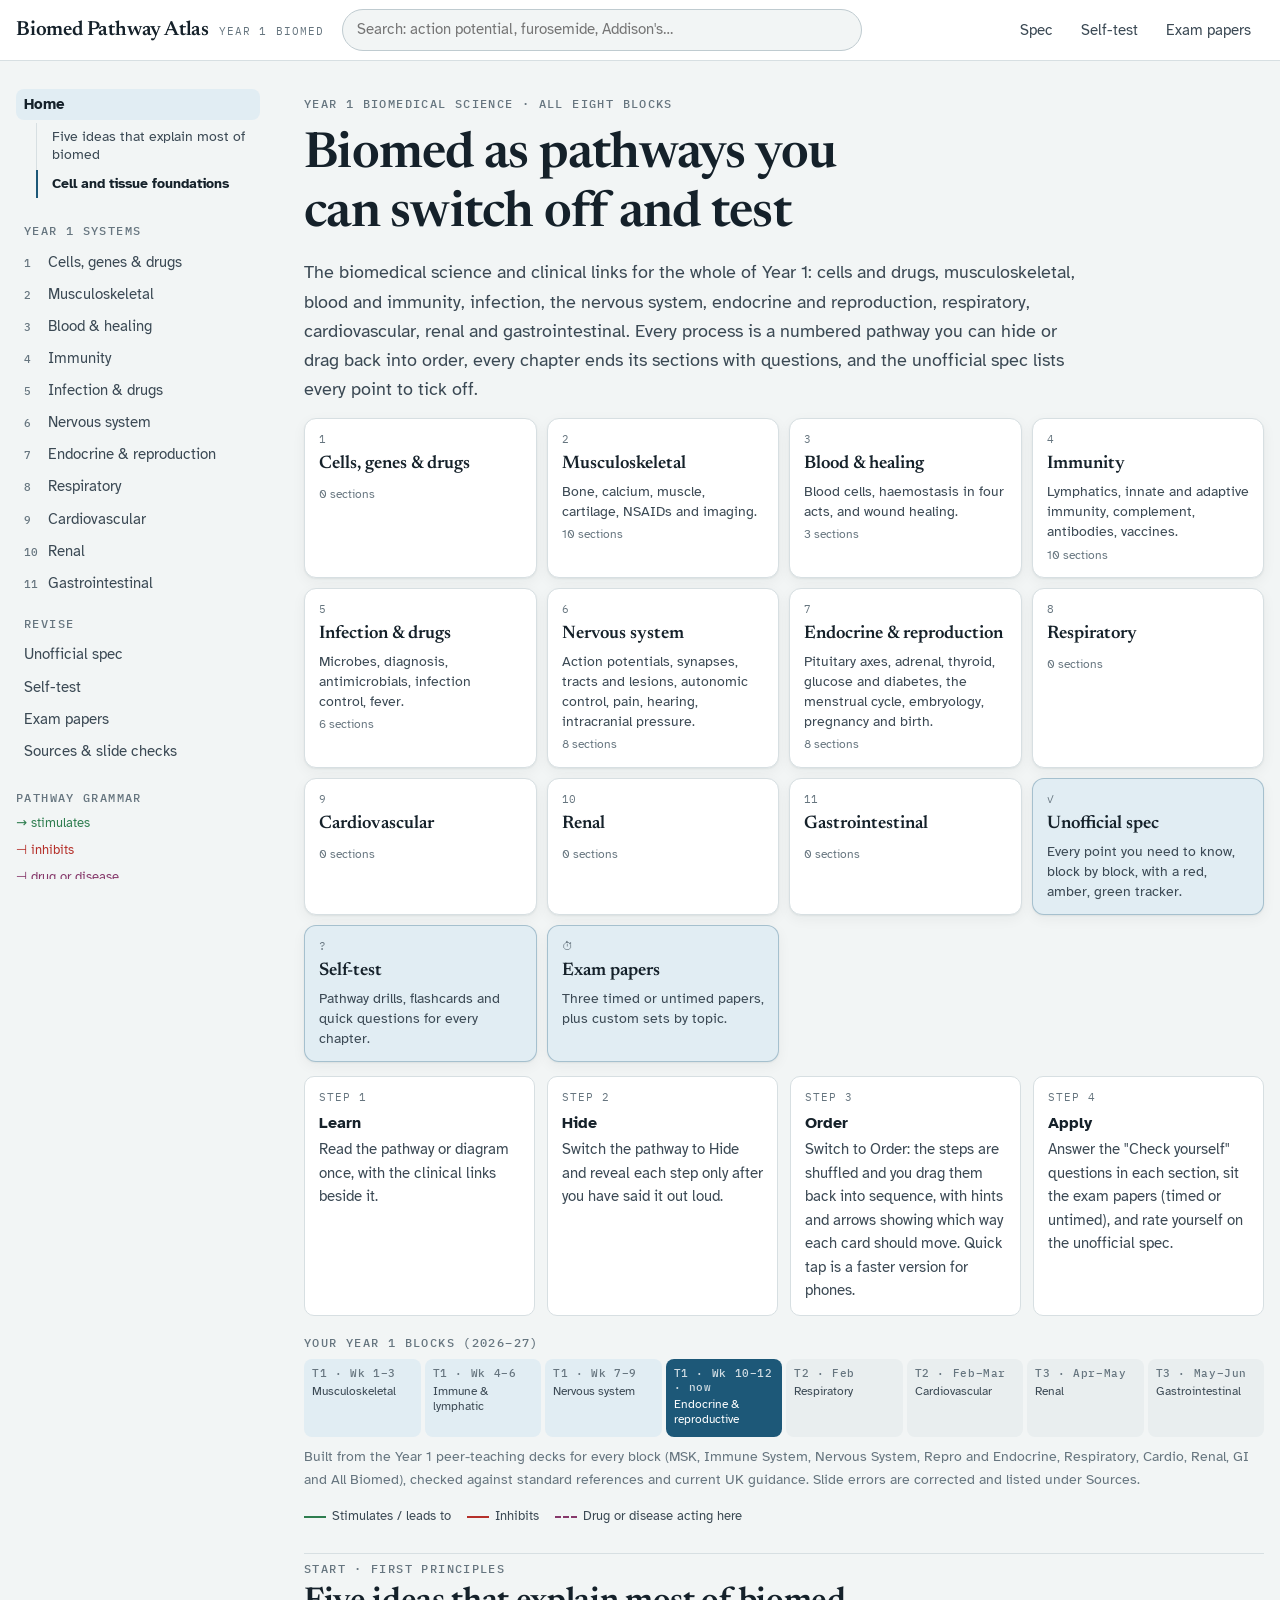
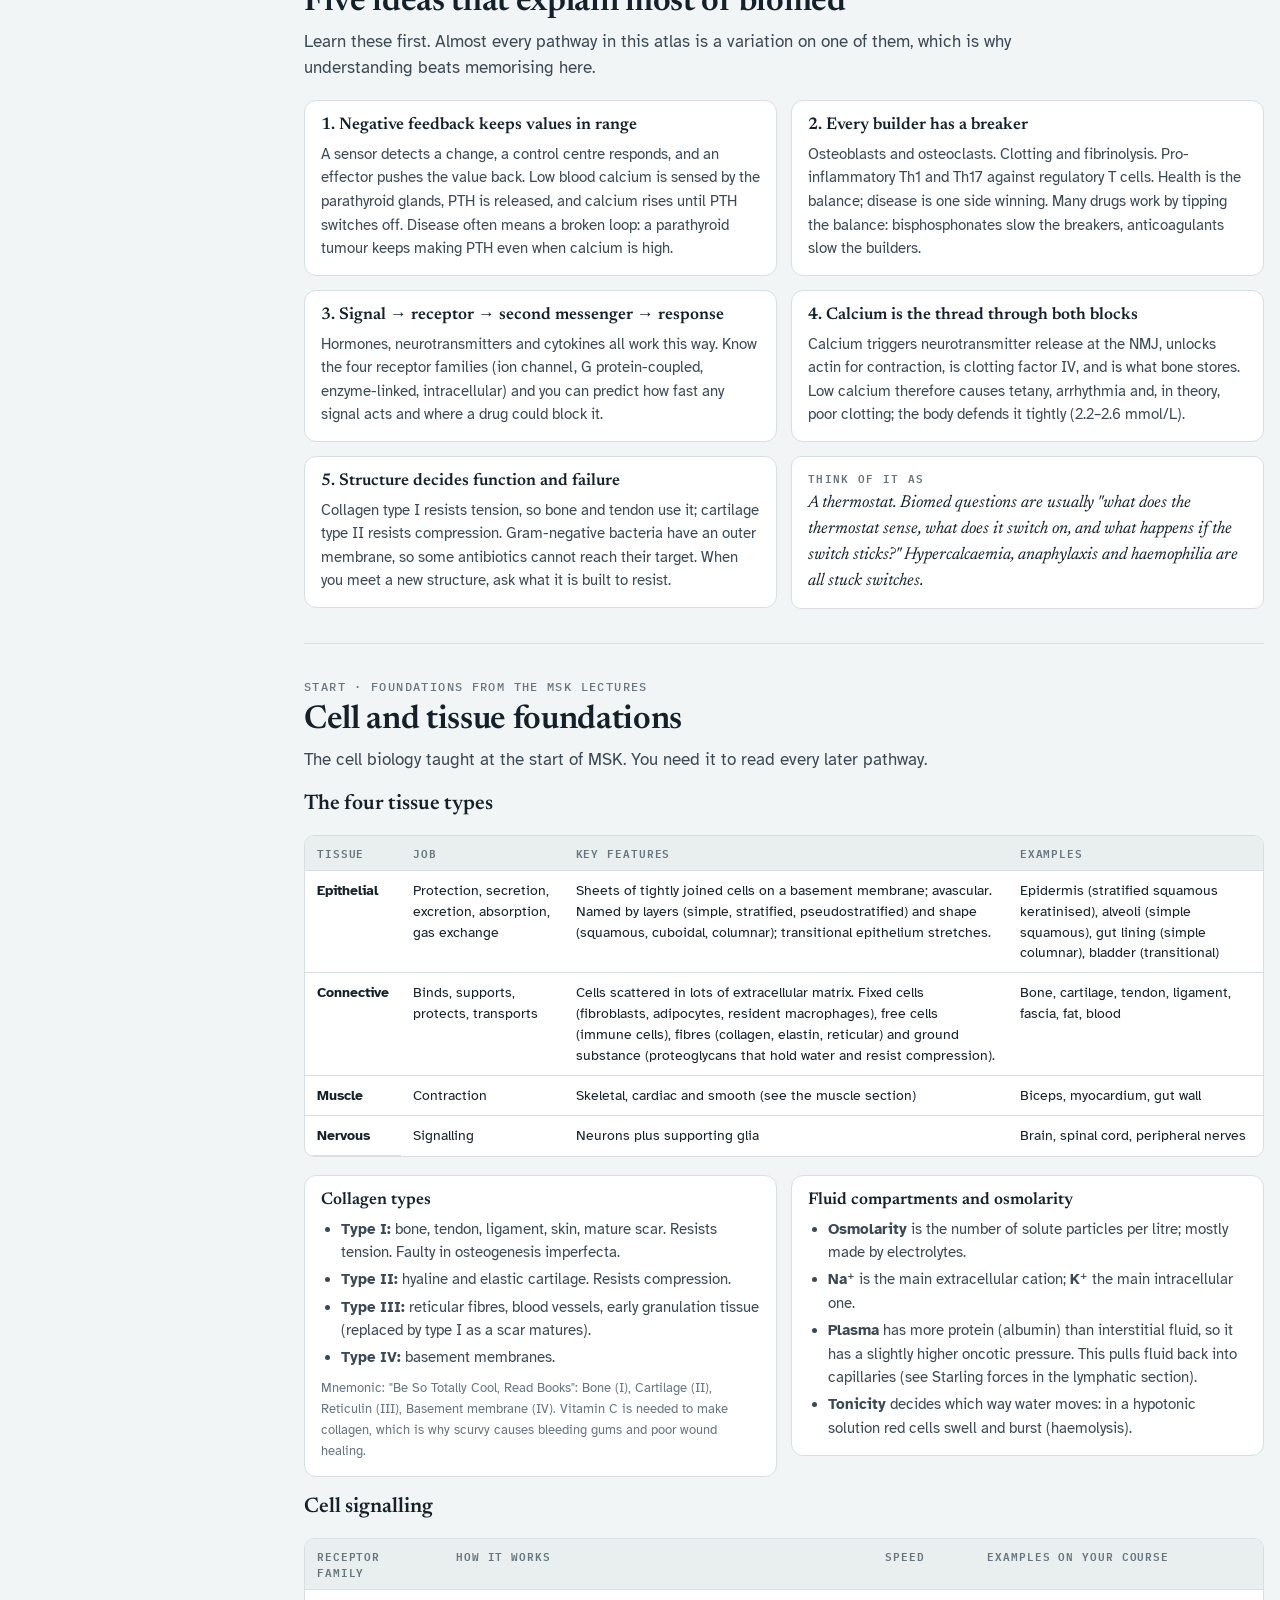
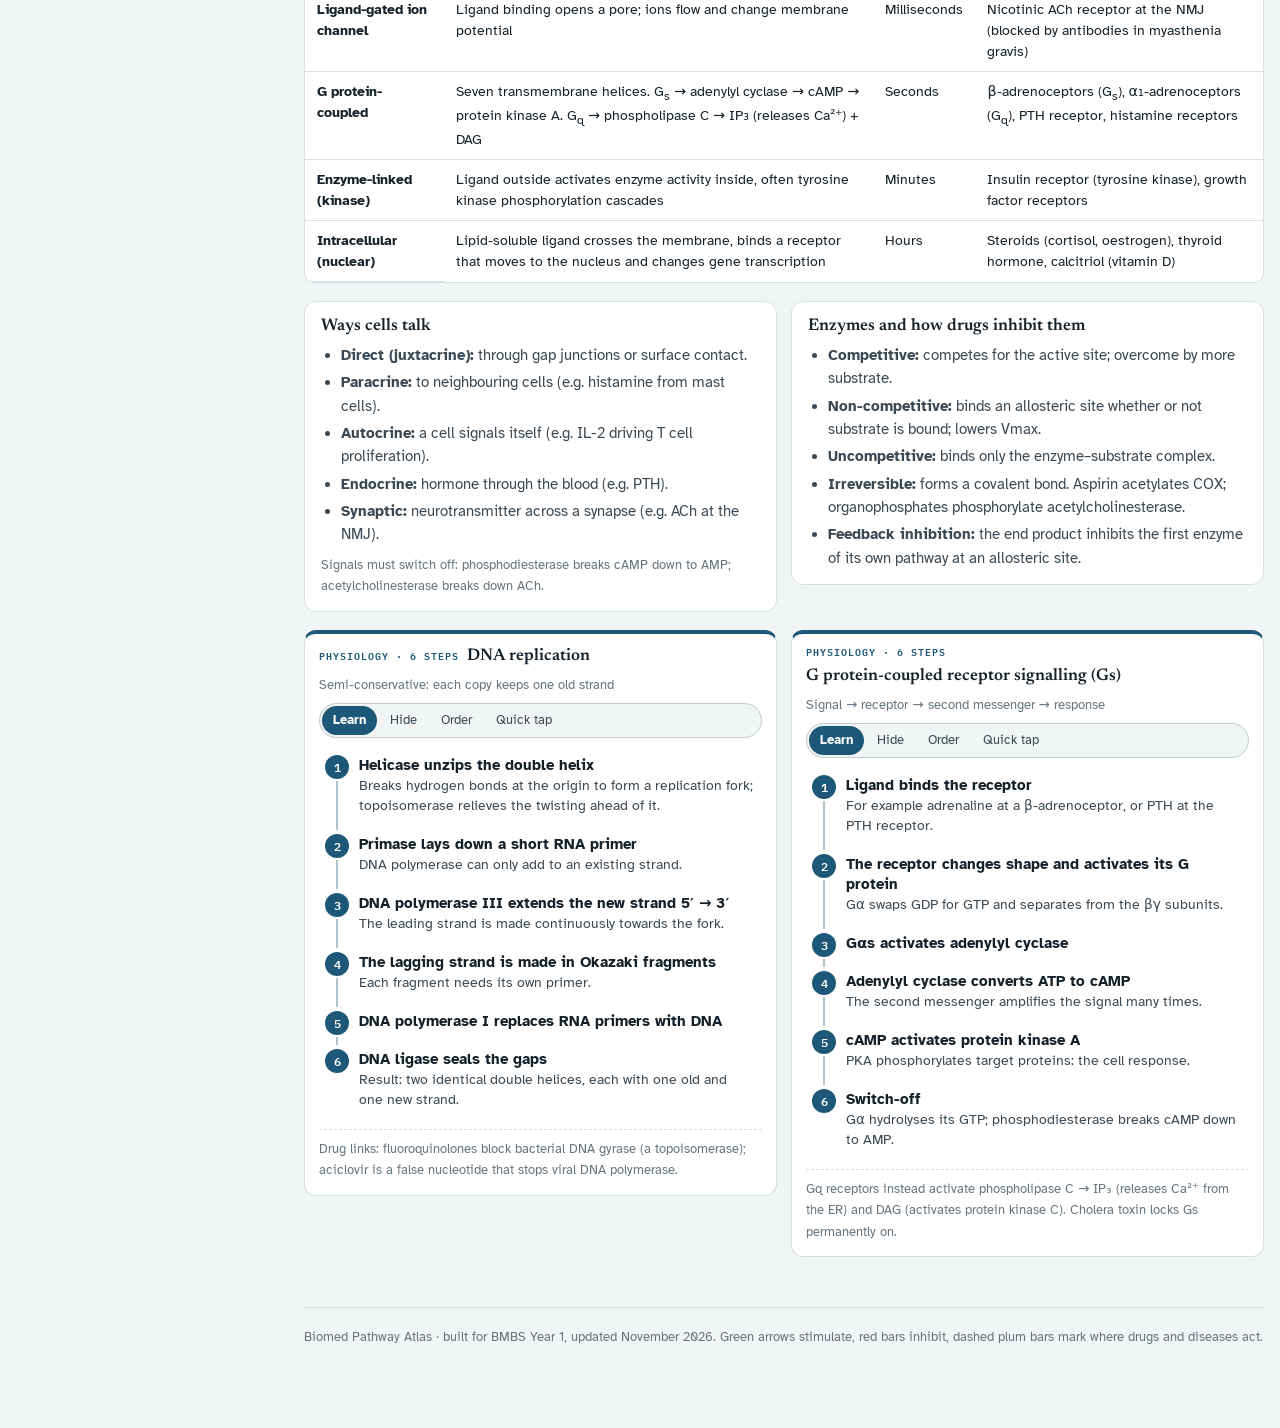
==== index.html @ 9a918b75 "Add endocrine and reproduction chapter; crop flow diagrams to content Co-Authored-By: Claude Fable 5" ====
<!DOCTYPE html>
<html lang="en-GB">
<head>
<meta charset="utf-8">
<meta name="viewport" content="width=device-width, initial-scale=1, viewport-fit=cover">
<style>:root{color-scheme:light}body{margin:0}img{max-width:100%}[hidden]{display:none!important}</style>
<title>Biomed Pathway Atlas</title>
<link rel="preconnect" href="https://fonts.googleapis.com">
<link rel="preconnect" href="https://fonts.gstatic.com" crossorigin>
<link rel="stylesheet" href="css/revise.css?v=10">
<link rel="stylesheet" href="https://fonts.googleapis.com/css2?family=Newsreader:ital,opsz,wght@0,6..72,400..700;1,6..72,400..600&family=Atkinson+Hyperlegible:ital,wght@0,400;0,700;1,400&family=IBM+Plex+Mono:wght@400;500;600&display=swap">
<style>
/* Layout concept: companion to the Limb Anatomy Atlas. Same atlas plate system (sticky chapter tabs, left index rail,
   72ch reading column, full-width plates). Biomed adds a pathway grammar: green arrows stimulate, red bars inhibit,
   plum marks a drug or disease acting on the pathway. */
:root{
  --bg:#F2F5F5; --paper:#FFFFFF; --sunk:#E9EEEF;
  --ink:#15212A; --ink-2:#3B4954; --muted:#66757F; --line:#D7DFE2; --line-2:#BFCBD0;
  --accent:#1D5878; --accent-ink:#164A66; --accent-tint:#E1EDF3;
  --artery:#B5302A; --artery-tint:#F8E3E0;
  --vein:#2C5CA6; --vein-tint:#E1E9F7;
  --nerve:#D29E0A; --nerve-ink:#755600; --nerve-tint:#FCF2D2;
  --lymph:#2E8455; --lymph-tint:#DFF0E6;
  --muscle:#A3463B; --muscle-tint:#F4E2DE;
  --bone:#EFE8D8; --bone-line:#7E7258; --bone-detail:#B3A584; --bone-art:#F8F4EA;
  --clin:#86386A; --clin-tint:#F6E6F0;
  --warn:#A9531C; --warn-tint:#FBEADF;
  --ok:#2E7D4F;
  --shadow:0 1px 2px rgba(21,33,42,.06),0 4px 14px rgba(21,33,42,.05);
  --font-display:"Newsreader","Iowan Old Style","Palatino Linotype",Georgia,serif;
  --font-body:"Atkinson Hyperlegible",system-ui,-apple-system,"Segoe UI",Roboto,sans-serif;
  --font-mono:"IBM Plex Mono",ui-monospace,SFMono-Regular,Menlo,Consolas,monospace;
  --r:10px;
}
@media (prefers-color-scheme: dark){:root:not([data-theme="light"]){
  --bg:#0F1518; --paper:#162026; --sunk:#1B262C;
  --ink:#E4EBEE; --ink-2:#BAC7CD; --muted:#8B9BA3; --line:#28353C; --line-2:#36454D;
  --accent:#7DB7D8; --accent-ink:#A2CCE5; --accent-tint:#1A3141;
  --artery:#EA6A5F; --artery-tint:#3A1E1C;
  --vein:#76A1E8; --vein-tint:#1B2A41;
  --nerve:#E8C24E; --nerve-ink:#F1D684; --nerve-tint:#3A3117;
  --lymph:#62C38D; --lymph-tint:#16321F;
  --muscle:#DB7C70; --muscle-tint:#3A2220;
  --bone:#3B372D; --bone-line:#C9BC9E; --bone-detail:#8F8469; --bone-art:#1E2328;
  --clin:#DE92C0; --clin-tint:#36202E;
  --warn:#F0995D; --warn-tint:#3A2516;
  --ok:#6CCB93;
  --shadow:0 1px 2px rgba(0,0,0,.3),0 4px 14px rgba(0,0,0,.25);
  color-scheme:dark;
}}
:root[data-theme="dark"]{
  --bg:#0F1518; --paper:#162026; --sunk:#1B262C;
  --ink:#E4EBEE; --ink-2:#BAC7CD; --muted:#8B9BA3; --line:#28353C; --line-2:#36454D;
  --accent:#7DB7D8; --accent-ink:#A2CCE5; --accent-tint:#1A3141;
  --artery:#EA6A5F; --artery-tint:#3A1E1C;
  --vein:#76A1E8; --vein-tint:#1B2A41;
  --nerve:#E8C24E; --nerve-ink:#F1D684; --nerve-tint:#3A3117;
  --lymph:#62C38D; --lymph-tint:#16321F;
  --muscle:#DB7C70; --muscle-tint:#3A2220;
  --bone:#3B372D; --bone-line:#C9BC9E; --bone-detail:#8F8469; --bone-art:#1E2328;
  --clin:#DE92C0; --clin-tint:#36202E;
  --warn:#F0995D; --warn-tint:#3A2516;
  --ok:#6CCB93;
  --shadow:0 1px 2px rgba(0,0,0,.3),0 4px 14px rgba(0,0,0,.25);
  color-scheme:dark;
}
*{box-sizing:border-box}
html{scroll-padding-top:calc(env(safe-area-inset-top,0px) + 76px)}
body{background:var(--bg);color:var(--ink);font-family:var(--font-body);font-size:16px;line-height:1.6;-webkit-font-smoothing:antialiased;text-rendering:optimizeLegibility}
body::before{content:"";position:fixed;inset:0 0 auto;height:env(safe-area-inset-top,0px);z-index:40;background:var(--paper)}
a{color:var(--accent-ink);text-underline-offset:2px}
a:hover{color:var(--accent)}
:focus-visible{outline:2px solid var(--accent);outline-offset:2px;border-radius:4px}
h1,h2,h3,h4{font-family:var(--font-display);font-weight:600;line-height:1.18;text-wrap:balance;color:var(--ink);margin:0}
h1{font-size:clamp(2rem,4.6vw,3.1rem);letter-spacing:-.015em}
h2{font-size:clamp(1.55rem,3vw,2.05rem);letter-spacing:-.01em}
h3{font-size:1.32rem}
h4{font-size:1.08rem}
p{margin:0}
em.lat,.lat{font-family:var(--font-display);font-style:italic;font-size:1.06em}
.mono{font-family:var(--font-mono);font-size:.88em}
.eyebrow{font-family:var(--font-mono);font-size:.72rem;letter-spacing:.12em;text-transform:uppercase;color:var(--muted);font-weight:500}
.muted{color:var(--muted)}
.small{font-size:.9rem}
ul,ol{margin:0;padding-left:1.25em}
li+li{margin-top:.25em}
strong{font-weight:700}

/* ---------- top bar ---------- */
.topbar{position:sticky;top:env(safe-area-inset-top,0px);z-index:30;background:var(--paper);border-bottom:1px solid var(--line);
  padding-left:max(16px,env(safe-area-inset-left,0px));padding-right:max(16px,env(safe-area-inset-right,0px))}
.topbar-inner{max-width:1280px;margin:0 auto;display:flex;align-items:center;gap:18px;min-height:60px}
.brand{display:flex;align-items:baseline;gap:10px;white-space:nowrap;text-decoration:none;color:var(--ink)}
.brand b{font-family:var(--font-display);font-size:1.28rem;font-weight:600;letter-spacing:-.01em}
.brand span{font-family:var(--font-mono);font-size:.68rem;color:var(--muted);letter-spacing:.1em;text-transform:uppercase}
.tabs{display:flex;gap:2px;overflow-x:auto;scrollbar-width:none;flex:1;min-width:0}
.tabs::-webkit-scrollbar{display:none}
.tab{appearance:none;border:0;background:none;font:inherit;font-size:.95rem;color:var(--ink-2);padding:8px 13px;border-radius:8px;cursor:pointer;white-space:nowrap;position:relative}
.tab:hover{background:var(--sunk);color:var(--ink)}
.tab[aria-selected="true"]{color:var(--ink);font-weight:700}
.tab[aria-selected="true"]::after{content:"";position:absolute;left:13px;right:13px;bottom:-11px;height:3px;border-radius:3px;background:var(--accent)}
@media (max-width:720px){.brand span{display:none}.topbar-inner{gap:10px}.tab{padding:8px 10px;font-size:.9rem}}

/* ---------- layout ---------- */
.layout{max-width:1280px;margin:0 auto;display:grid;grid-template-columns:232px minmax(0,1fr);gap:44px;
  padding-left:max(16px,env(safe-area-inset-left,0px));padding-right:max(16px,env(safe-area-inset-right,0px));padding-block:28px 80px}
.rail{position:sticky;top:calc(env(safe-area-inset-top,0px) + 84px);align-self:start;max-height:calc(100vh - 110px);overflow:auto;padding-right:6px;font-size:.9rem}
.rail .eyebrow{display:block;margin-bottom:10px}
.rail ol{list-style:none;padding:0;margin:0;border-left:1px solid var(--line)}
.rail li{margin:0}
.rail a{display:block;padding:5px 0 5px 14px;margin-left:-1px;border-left:2px solid transparent;color:var(--ink-2);text-decoration:none;line-height:1.35}
.rail a:hover{color:var(--ink)}
.rail a.on{border-left-color:var(--accent);color:var(--ink);font-weight:700}
.rail .legend-mini{margin-top:22px;display:grid;gap:6px;font-size:.82rem;color:var(--muted)}
main{min-width:0}
.mobile-toc{display:none;margin-bottom:18px}
.mobile-toc select{width:100%;font:inherit;padding:10px 12px;border-radius:8px;border:1px solid var(--line-2);background:var(--paper);color:var(--ink)}
@media (max-width:960px){.layout{grid-template-columns:minmax(0,1fr);gap:0}.rail{display:none}.mobile-toc{display:block}}

.panel[hidden]{display:none!important}
.sec{padding-top:34px;margin-top:34px;border-top:1px solid var(--line);display:grid;grid-template-columns:minmax(0,1fr);gap:18px}
.sec:first-of-type{border-top:0;margin-top:0;padding-top:0}
.sec > header{display:grid;gap:6px}
.sec > header p{color:var(--ink-2);max-width:70ch;font-size:1.04rem}
.prose{max-width:72ch;display:grid;gap:12px}
.sub{display:grid;grid-template-columns:minmax(0,1fr);gap:12px;margin-top:8px;min-width:0}
.sub > h3{margin-top:10px}

/* ---------- chapter opener ---------- */
.opener{display:grid;grid-template-columns:minmax(0,1fr);gap:14px;padding:6px 0 26px;border-bottom:1px solid var(--line);margin-bottom:6px}
.opener p.lede{font-size:1.14rem;color:var(--ink-2);max-width:66ch}
.chips{display:flex;flex-wrap:wrap;gap:8px}
.key{display:inline-flex;align-items:center;gap:7px;font-size:.84rem;color:var(--ink-2);padding:4px 10px 4px 8px;border:1px solid var(--line);border-radius:999px;background:var(--paper)}
.key i{width:18px;height:6px;border-radius:3px;display:inline-block}
.k-art i{background:var(--artery)} .k-vein i{background:var(--vein)} .k-nerve i{background:var(--nerve)} .k-lymph i{background:var(--lymph)} .k-musc i{background:var(--muscle)} .k-bone i{background:var(--bone);border:1px solid var(--bone-line)}

/* timeline strip */
.blocks{display:grid;grid-template-columns:repeat(8,minmax(0,1fr));gap:4px;margin-top:4px}
.blk{padding:8px 8px 9px;border-radius:8px;background:var(--sunk);font-size:.78rem;line-height:1.25;color:var(--ink-2);min-width:0}
.blk b{display:block;font-family:var(--font-mono);font-size:.66rem;font-weight:500;letter-spacing:.06em;color:var(--muted);margin-bottom:3px}
.blk.done{background:var(--accent-tint)}
.blk.now{background:var(--accent);color:#fff}
.blk.now b{color:rgba(255,255,255,.8)}
:root[data-theme="dark"] .blk.now{color:#0F1518} :root[data-theme="dark"] .blk.now b{color:rgba(15,21,24,.75)}
@media (prefers-color-scheme: dark){:root:not([data-theme="light"]) .blk.now{color:#0F1518}:root:not([data-theme="light"]) .blk.now b{color:rgba(15,21,24,.75)}}
@media (max-width:720px){.blocks{grid-template-columns:repeat(4,minmax(0,1fr))}}

.howto{display:grid;grid-template-columns:repeat(4,minmax(0,1fr));gap:12px;counter-reset:step}
.howto div{background:var(--paper);border:1px solid var(--line);border-radius:var(--r);padding:12px 14px;font-size:.92rem;color:var(--ink-2)}
.howto div b{display:block;color:var(--ink);font-size:.98rem;margin-bottom:2px}
.howto div::before{counter-increment:step;content:"Step " counter(step);display:block;font-family:var(--font-mono);font-size:.68rem;letter-spacing:.1em;text-transform:uppercase;color:var(--muted);margin-bottom:4px}
@media (max-width:820px){.howto{grid-template-columns:repeat(2,minmax(0,1fr))}}

/* ---------- callouts ---------- */
.note{border-radius:var(--r);padding:12px 16px 13px;font-size:.95rem;display:grid;gap:5px;border:1px solid transparent;max-width:78ch}
.note > .tag{font-family:var(--font-mono);font-size:.68rem;font-weight:600;letter-spacing:.12em;text-transform:uppercase}
.note.clin{background:var(--clin-tint);border-color:color-mix(in srgb,var(--clin) 30%,transparent)} .note.clin>.tag{color:var(--clin)}
.note.exam{background:var(--accent-tint);border-color:color-mix(in srgb,var(--accent) 28%,transparent)} .note.exam>.tag{color:var(--accent-ink)}
.note.think{background:var(--paper);border-color:var(--line)} .note.think>.tag{color:var(--muted)}
.note.think p{font-family:var(--font-display);font-size:1.08rem;font-style:italic;line-height:1.5}
.note.fix{background:var(--warn-tint);border-color:color-mix(in srgb,var(--warn) 30%,transparent)} .note.fix>.tag{color:var(--warn)}
.notes{display:grid;grid-template-columns:repeat(auto-fit,minmax(min(100%,300px),1fr));gap:12px;align-items:start}
.notes .note{max-width:none}

/* ---------- tags ---------- */
.rt{font-family:var(--font-mono);font-size:.78rem;font-weight:500;padding:1px 6px;border-radius:5px;background:var(--sunk);color:var(--ink-2);white-space:nowrap}
.tn{color:var(--nerve-ink);font-weight:700} .ta{color:var(--artery);font-weight:700} .tv{color:var(--vein);font-weight:700} .tl{color:var(--lymph);font-weight:700}
.dot{display:inline-block;width:9px;height:9px;border-radius:50%;vertical-align:baseline;margin-right:4px}
.d-a{background:var(--artery)} .d-v{background:var(--vein)} .d-n{background:var(--nerve)} .d-l{background:var(--lymph)}

/* ---------- tables ---------- */
.tbl-wrap{overflow-x:auto;border:1px solid var(--line);border-radius:var(--r);background:var(--paper)}
table{border-collapse:collapse;width:100%;font-size:.9rem;line-height:1.45}
th,td{text-align:left;vertical-align:top;padding:9px 12px;border-bottom:1px solid var(--line)}
thead th{font-family:var(--font-mono);font-size:.7rem;font-weight:600;letter-spacing:.08em;text-transform:uppercase;color:var(--muted);background:var(--sunk);position:sticky;top:0}
tbody tr:last-child td{border-bottom:0}
tbody th{font-weight:700;color:var(--ink)}
td.nowrap,th.nowrap{white-space:nowrap}
tr.grp td{background:var(--sunk);font-family:var(--font-mono);font-size:.72rem;letter-spacing:.08em;text-transform:uppercase;color:var(--ink-2);font-weight:600;padding:6px 12px}
.tbl-tools{display:flex;flex-wrap:wrap;gap:10px;align-items:center}
.search{flex:1;min-width:200px;max-width:380px;font:inherit;font-size:.95rem;padding:9px 12px;border:1px solid var(--line-2);border-radius:8px;background:var(--paper);color:var(--ink)}
.pill-btns{display:flex;flex-wrap:wrap;gap:6px}
.pbtn{appearance:none;font:inherit;font-size:.84rem;padding:6px 11px;border-radius:999px;border:1px solid var(--line-2);background:var(--paper);color:var(--ink-2);cursor:pointer}
.pbtn:hover{border-color:var(--accent);color:var(--ink)}
.pbtn[aria-pressed="true"]{background:var(--accent);border-color:var(--accent);color:var(--paper)}

/* ---------- figures ---------- */
.plate{background:var(--paper);border:1px solid var(--line);border-radius:14px;padding:16px;display:grid;grid-template-columns:minmax(0,1fr);gap:12px;box-shadow:var(--shadow)}
.plate-head{display:flex;flex-wrap:wrap;gap:10px 16px;align-items:baseline;justify-content:space-between}
.plate-head h3{font-size:1.2rem}
.plate-head .cap{color:var(--muted);font-size:.86rem}
.scroll-x{overflow-x:auto;-webkit-overflow-scrolling:touch}
svg text{font-family:var(--font-body)}
.fig-grid{display:grid;grid-template-columns:minmax(0,1.05fr) minmax(0,1fr);gap:18px;align-items:start}
@media (max-width:820px){.fig-grid{grid-template-columns:minmax(0,1fr)}}
.bone-fig{display:flex;justify-content:center;background:var(--bone-art);border-radius:10px;padding:8px}
.bone-fig svg{width:100%;height:auto;max-height:640px}
.bone{fill:var(--bone);stroke:var(--bone-line);stroke-width:1.6;stroke-linejoin:round}
.bone-d{fill:none;stroke:var(--bone-detail);stroke-width:1.3;stroke-linecap:round}
.bone-dd{fill:none;stroke:var(--bone-detail);stroke-width:1.2;stroke-dasharray:4 3}
.bone-f{fill:var(--bone-detail);fill-opacity:.32;stroke:var(--bone-detail);stroke-width:1}
.bone-art{fill:var(--paper);fill-opacity:.55;stroke:var(--bone-line);stroke-width:1}
.bone-lbl{font-size:11px;fill:var(--muted);font-family:var(--font-mono);letter-spacing:.06em}
.mk circle{fill:var(--accent);stroke:var(--paper);stroke-width:1.5;cursor:pointer;transition:r .12s}
.mk text{fill:var(--paper);font-size:10px;font-weight:700;text-anchor:middle;dominant-baseline:central;pointer-events:none;font-family:var(--font-mono)}
.mk.on circle{fill:var(--clin);r:12}
.mk.dim{opacity:.35}
.legend{list-style:none;padding:0;margin:0;display:grid;gap:2px;font-size:.9rem;max-height:520px;overflow:auto;border:1px solid var(--line);border-radius:10px}
.legend li{margin:0;display:grid;grid-template-columns:26px minmax(0,1fr);gap:8px;padding:6px 10px;cursor:pointer;border-bottom:1px solid var(--line)}
.legend li:last-child{border-bottom:0}
.legend li:hover,.legend li.on{background:var(--accent-tint)}
.legend li .n{font-family:var(--font-mono);font-size:.76rem;font-weight:600;color:var(--accent-ink);padding-top:2px}
.legend li .nm{font-weight:700}
.legend li .inf{display:none;color:var(--ink-2);font-size:.86rem;margin-top:2px}
.legend li.on .inf{display:block}
.legend li.off{opacity:.45}
.legend.quiz li .nm{filter:blur(5px);user-select:none}
.legend.quiz li.rev .nm{filter:none}
.legend.quiz li .inf{display:none!important}
.legend.quiz li.rev .inf{display:block!important}
.fig-tools{display:flex;flex-wrap:wrap;gap:8px;align-items:center;justify-content:space-between}

/* trees */
.tree-box{display:grid;grid-template-columns:minmax(0,1fr);gap:10px}
.tree-svg{display:block}
.tnode rect{stroke-width:1.4;cursor:pointer}
.tnode text{font-size:13px;font-weight:700;fill:var(--ink);pointer-events:none}
.tnode text.s{font-size:10.5px;font-weight:500;fill:var(--muted);font-family:var(--font-mono)}
.tnode:focus-visible rect{stroke-width:3}
.tnode.on rect{stroke-width:3}
.tlink{fill:none;stroke-width:2;opacity:.75}
.tdetail{border:1px dashed var(--line-2);border-radius:10px;padding:10px 14px;font-size:.92rem;color:var(--ink-2);min-height:46px;background:var(--bg)}
.tdetail b{color:var(--ink)}

/* course / pathway */
.courses{display:grid;grid-template-columns:repeat(auto-fit,minmax(min(100%,330px),1fr));gap:14px;align-items:start}
.course-card{background:var(--paper);border:1px solid var(--line);border-radius:12px;padding:14px 16px;display:grid;gap:8px}
.course-card h4{display:flex;flex-wrap:wrap;align-items:baseline;gap:8px}
.course{list-style:none;padding:0;margin:4px 0 0;position:relative}
.course li{position:relative;padding:0 0 12px 26px;margin:0;font-size:.9rem;color:var(--ink-2)}
.course li::before{content:"";position:absolute;left:7px;top:6px;bottom:-6px;width:3px;background:var(--line-c,var(--nerve));border-radius:2px}
.course li:last-child::before{display:none}
.course li::after{content:"";position:absolute;left:2px;top:4px;width:13px;height:13px;border-radius:50%;background:var(--paper);border:3px solid var(--line-c,var(--nerve));box-sizing:border-box}
.course li b{color:var(--ink);display:block;font-size:.92rem}
.course li .risk{display:inline-block;margin-top:3px;font-size:.78rem;font-family:var(--font-mono);color:var(--clin);background:var(--clin-tint);padding:1px 7px;border-radius:5px}
.c-nerve{--line-c:var(--nerve)} .c-art{--line-c:var(--artery)} .c-vein{--line-c:var(--vein)} .c-lymph{--line-c:var(--lymph)}

/* plexus */
.plx text{font-size:13px;fill:var(--ink)}
.plx .hdr{font-family:var(--font-mono);font-size:11px;letter-spacing:.12em;fill:var(--muted);text-anchor:middle}
.plx .box rect{fill:var(--nerve-tint);stroke:var(--nerve);stroke-width:1.5}
.plx .box.term rect{fill:var(--paper);stroke:var(--nerve);stroke-width:2}
.plx .box.term{cursor:pointer}
.plx .box text{text-anchor:middle;dominant-baseline:central;font-weight:700}
.plx .box text.r{font-family:var(--font-mono);font-size:10.5px;font-weight:500;fill:var(--muted)}
.plx .chip rect{fill:var(--paper);stroke:var(--line-2);stroke-width:1}
.plx .chip text{font-size:11px;fill:var(--ink-2);text-anchor:middle;dominant-baseline:central}
.plx .e{fill:none;stroke:var(--nerve);stroke-width:4;stroke-linecap:round;opacity:.55}
.plx .e.halo{stroke:var(--paper);stroke-width:9;opacity:1}
.plx .stub{fill:none;stroke:var(--line-2);stroke-width:1.4}
.plx.hl .e{opacity:.12}
.plx.hl .e.on{opacity:1;stroke:var(--nerve-ink);stroke-width:5}
.plx.hl .box{opacity:.35}
.plx.hl .box.on{opacity:1}
.plx .e.halo{opacity:1!important}

/* region diagrams */
.regions{display:grid;grid-template-columns:repeat(auto-fit,minmax(min(100%,420px),1fr));gap:16px;align-items:start}
.region{background:var(--paper);border:1px solid var(--line);border-radius:14px;padding:16px;display:grid;gap:10px}
.region svg{width:100%;height:auto;max-height:340px;background:var(--bone-art);border-radius:10px}
.region dl{display:grid;grid-template-columns:max-content minmax(0,1fr);gap:4px 12px;margin:0;font-size:.9rem}
.region dt{font-family:var(--font-mono);font-size:.7rem;letter-spacing:.08em;text-transform:uppercase;color:var(--muted);padding-top:3px}
.region dd{margin:0;color:var(--ink-2)}
.rg text{font-size:12px;fill:var(--ink)}
.rg .lbl{font-size:11.5px;fill:var(--ink-2)}
.rg .hd{font-family:var(--font-mono);font-size:10px;letter-spacing:.1em;fill:var(--muted)}
.rg .m{fill:var(--muscle-tint);stroke:var(--muscle);stroke-width:1.4}
.rg .b{fill:var(--bone);stroke:var(--bone-line);stroke-width:1.4}
.rg .lig{fill:none;stroke:var(--ink-2);stroke-width:3;stroke-linecap:round}
.rg .tend{fill:var(--paper);stroke:var(--muscle);stroke-width:1.4}
.rg .nv{stroke:var(--nerve);fill:var(--nerve)} .rg .ar{stroke:var(--artery);fill:var(--artery)} .rg .vn{stroke:var(--vein);fill:var(--vein)} .rg .ly{stroke:var(--lymph);fill:var(--lymph)}
.rg path.nv,.rg path.ar,.rg path.vn,.rg path.ly{fill:none}
.rg .skin{fill:var(--paper);stroke:var(--line-2);stroke-width:1.2}
.rg .ghost{fill:none;stroke:var(--line-2);stroke-width:1.2;stroke-dasharray:5 4}

/* systems */
.sys-wrap{display:grid;grid-template-columns:300px minmax(0,1fr);gap:22px;align-items:start}
@media (max-width:860px){.sys-wrap{grid-template-columns:minmax(0,1fr)}}
.body-map{position:sticky;top:calc(env(safe-area-inset-top,0px) + 84px);background:var(--paper);border:1px solid var(--line);border-radius:14px;padding:12px;display:grid;gap:6px}
@media (max-width:860px){
  .body-map{top:calc(env(safe-area-inset-top,0px) + 62px);z-index:5;grid-template-columns:auto minmax(0,1fr);align-items:center;padding:8px 12px;box-shadow:var(--shadow)}
  .body-map svg{height:min(24vh,190px);width:auto}
  .body-map .cap{text-align:left}
}
.body-map svg{width:100%;height:auto}
.body-map .cap{font-size:.82rem;color:var(--muted);text-align:center}
.org{transition:opacity .2s}
.body-map.focus .org{opacity:.12}
.body-map.focus .org.on{opacity:1}
.sys-grid{display:grid;grid-template-columns:repeat(auto-fill,minmax(min(100%,260px),1fr));gap:12px}
.sys{background:var(--paper);border:1px solid var(--line);border-radius:12px;padding:13px 15px 14px;display:grid;gap:6px;cursor:pointer;text-align:left;font:inherit;color:inherit;align-content:start}
.sys:hover{border-color:var(--line-2)}
.sys.on{border-color:var(--accent);box-shadow:0 0 0 2px var(--accent-tint)}
.sys h3{font-size:1.12rem;display:flex;justify-content:space-between;gap:8px;align-items:baseline}
.sys h3 .blkname{font-family:var(--font-mono);font-size:.62rem;font-weight:500;letter-spacing:.08em;text-transform:uppercase;color:var(--muted);white-space:nowrap}
.sys .job{font-size:.92rem;color:var(--ink-2)}
.sys .parts{font-size:.85rem;color:var(--ink-2)}
.sys .parts b{color:var(--ink);font-weight:700}
.sys .an{font-family:var(--font-display);font-style:italic;font-size:.98rem;color:var(--ink-2);border-top:1px solid var(--line);padding-top:6px}
.sys .ll{font-size:.82rem;color:var(--muted)}

.flow{display:grid;grid-template-columns:repeat(auto-fit,minmax(min(100%,190px),1fr));gap:10px;counter-reset:fl}
.flow > div{position:relative;background:var(--paper);border:1px solid var(--line);border-radius:10px;padding:10px 12px;font-size:.88rem;color:var(--ink-2)}
.flow > div b{display:block;color:var(--ink);font-size:.92rem}
.flow > div::before{counter-increment:fl;content:counter(fl,decimal-leading-zero);font-family:var(--font-mono);font-size:.68rem;color:var(--muted);display:block}

.twocol{display:grid;grid-template-columns:repeat(auto-fit,minmax(min(100%,320px),1fr));gap:14px;align-items:start}
.card{background:var(--paper);border:1px solid var(--line);border-radius:12px;padding:14px 16px;display:grid;gap:8px;align-content:start}
.card h4{font-size:1.06rem}
.card p,.card li{font-size:.92rem;color:var(--ink-2)}
.card .meta{font-size:.82rem;color:var(--muted)}

/* quiz */
.qz{display:grid;grid-template-columns:minmax(0,1fr);gap:14px}
.qz-bar{display:flex;flex-wrap:wrap;gap:10px;align-items:center;justify-content:space-between}
.qz-score{font-family:var(--font-mono);font-size:.85rem;color:var(--ink-2)}
.q{background:var(--paper);border:1px solid var(--line);border-radius:12px;padding:16px;display:grid;gap:10px}
.q .qhead{display:flex;gap:8px;flex-wrap:wrap;align-items:center}
.q .qtype{font-family:var(--font-mono);font-size:.66rem;letter-spacing:.1em;text-transform:uppercase;padding:2px 7px;border-radius:5px;background:var(--sunk);color:var(--ink-2)}
.q .stem{font-size:1rem;max-width:75ch}
.opts{display:grid;gap:6px}
.opt{appearance:none;text-align:left;font:inherit;font-size:.95rem;padding:9px 12px;border:1px solid var(--line-2);border-radius:8px;background:var(--paper);color:var(--ink);cursor:pointer;display:flex;gap:10px}
.opt span.l{font-family:var(--font-mono);font-weight:600;color:var(--muted)}
.opt:hover{border-color:var(--accent)}
.opt.right{border-color:var(--ok);background:color-mix(in srgb,var(--ok) 12%,var(--paper))}
.opt.wrong{border-color:var(--artery);background:var(--artery-tint)}
.opt[disabled]{cursor:default}
.vsaq{display:flex;gap:8px;flex-wrap:wrap}
.vsaq input{flex:1;min-width:180px;font:inherit;padding:9px 12px;border:1px solid var(--line-2);border-radius:8px;background:var(--paper);color:var(--ink)}
.btn{appearance:none;font:inherit;font-size:.92rem;font-weight:700;padding:9px 14px;border-radius:8px;border:1px solid var(--accent);background:var(--accent);color:var(--paper);cursor:pointer}
.btn.ghost{background:var(--paper);color:var(--accent-ink)}
.btn:hover{filter:brightness(1.06)}
.expl{border-top:1px solid var(--line);padding-top:9px;font-size:.92rem;color:var(--ink-2);display:grid;gap:4px}
.expl .verdict{font-weight:700}
.expl .verdict.ok{color:var(--ok)} .expl .verdict.no{color:var(--artery)}

.srcs{display:grid;gap:8px;font-size:.92rem}
.srcs li{color:var(--ink-2)}
.fixes{display:grid;gap:10px}
.fixes .note{max-width:none}
footer.foot{margin-top:50px;padding-top:18px;border-top:1px solid var(--line);font-size:.84rem;color:var(--muted)}
@media (max-width:860px){.body-map svg{width:auto;height:min(24vh,190px)}}
@media (max-width:560px){.brand{display:none}}
@media (prefers-reduced-motion: reduce){*{transition:none!important;animation:none!important}}
</style>
</head>
<body>

<style>
:root{--stim:#2E7D4F;--inhib:#B5302A;--drug:#86386A;--pw-bone:#8C7A52;--pw-musc:#A3463B;--pw-blood:#B5302A;--pw-imm:#2E8455;--pw-micro:#6A4FA3;--pw-drug:#86386A;--pw-gen:#1D5878}
@media (prefers-color-scheme: dark){:root:not([data-theme="light"]){--stim:#6CCB93;--inhib:#EA6A5F;--drug:#DE92C0;--pw-bone:#CDBE99;--pw-musc:#DB7C70;--pw-blood:#EA6A5F;--pw-imm:#62C38D;--pw-micro:#B39BEA;--pw-drug:#DE92C0;--pw-gen:#7DB7D8}}
:root[data-theme="dark"]{--stim:#6CCB93;--inhib:#EA6A5F;--drug:#DE92C0;--pw-bone:#CDBE99;--pw-musc:#DB7C70;--pw-blood:#EA6A5F;--pw-imm:#62C38D;--pw-micro:#B39BEA;--pw-drug:#DE92C0;--pw-gen:#7DB7D8}

/* ---------- pathway cards: learn / hide / order ---------- */
.pws{display:grid;grid-template-columns:repeat(auto-fit,minmax(min(100%,360px),1fr));gap:14px;align-items:start}
.pw{background:var(--paper);border:1px solid var(--line);border-top:4px solid var(--pwc,var(--accent));border-radius:12px;padding:12px 14px 14px;display:grid;grid-template-columns:minmax(0,1fr);gap:10px;min-width:0}
.pw-head{display:grid;gap:8px}
.pw-head h4{font-size:1.06rem;display:flex;gap:8px;align-items:baseline;flex-wrap:wrap}
.pw-head h4 .k{font-family:var(--font-mono);font-size:.62rem;letter-spacing:.1em;text-transform:uppercase;color:var(--pwc,var(--muted));font-weight:600}
.pw-head .mn{font-size:.84rem;color:var(--muted)}
.seg{display:inline-flex;border:1px solid var(--line-2);border-radius:999px;padding:2px;gap:2px;background:var(--bg)}
.seg button{appearance:none;border:0;background:none;font:inherit;font-size:.8rem;padding:4px 11px;border-radius:999px;color:var(--ink-2);cursor:pointer}
.seg button[aria-pressed="true"]{background:var(--pwc,var(--accent));color:var(--paper);font-weight:700}
.pw-steps{list-style:none;margin:0;padding:0;display:grid;gap:2px;counter-reset:pw}
.pw-steps li{position:relative;padding:7px 8px 9px 40px;margin:0;border-radius:8px;min-height:36px}
.pw-steps li::before{counter-increment:pw;content:counter(pw);position:absolute;left:6px;top:7px;width:24px;height:24px;border-radius:50%;background:var(--pwc,var(--accent));color:var(--paper);font:600 .72rem/24px var(--font-mono);text-align:center}
.pw-steps li::after{content:"";position:absolute;left:17px;top:33px;bottom:-5px;width:2px;background:color-mix(in srgb,var(--pwc,var(--accent)) 35%,transparent)}
.pw-steps li:last-child::after{display:none}
.pw-steps b{display:block;color:var(--ink);font-size:.93rem;line-height:1.35}
.pw-steps .d{display:block;color:var(--ink-2);font-size:.86rem;line-height:1.45;margin-top:1px}
.pw.hide .pw-steps li{cursor:pointer}
.pw.hide .pw-steps li:not(.rev){background:var(--sunk)}
.pw.hide .pw-steps li:not(.rev) b,.pw.hide .pw-steps li:not(.rev) .d{filter:blur(6px);user-select:none}
.pw.hide .pw-steps li:not(.rev):hover{background:color-mix(in srgb,var(--pwc,var(--accent)) 12%,var(--sunk))}
.pw-pool{display:grid;gap:6px}
.pw-chip{appearance:none;font:inherit;font-size:.88rem;line-height:1.35;text-align:left;padding:8px 11px;border-radius:8px;border:1px solid var(--line-2);background:var(--paper);color:var(--ink);cursor:pointer}
.pw-chip:hover{border-color:var(--pwc,var(--accent))}
.pw-chip.bad{border-color:var(--inhib);background:color-mix(in srgb,var(--inhib) 12%,var(--paper));animation:pwshake .32s}
@keyframes pwshake{0%,100%{transform:translateX(0)}25%{transform:translateX(-4px)}75%{transform:translateX(4px)}}
.pw-status{font-size:.84rem;color:var(--muted);display:flex;gap:10px;flex-wrap:wrap;align-items:center;justify-content:space-between}
.pw-status .ok{color:var(--stim);font-weight:700}
.linkbtn{appearance:none;border:0;background:none;font:inherit;font-size:.84rem;color:var(--accent-ink);text-decoration:underline;text-underline-offset:2px;cursor:pointer;padding:0}
.pw-foot{font-size:.84rem;color:var(--muted);border-top:1px dashed var(--line);padding-top:8px}

/* ---------- diagrams with hideable labels ---------- */
.dg{background:var(--paper);border:1px solid var(--line);border-radius:14px;padding:14px 16px;display:grid;grid-template-columns:minmax(0,1fr);gap:10px;margin:0;box-shadow:var(--shadow)}
.dg-head{display:flex;flex-wrap:wrap;gap:8px 14px;align-items:baseline;justify-content:space-between}
.dg-head h3{font-size:1.16rem}
.dg-tools{display:flex;gap:8px;align-items:center;flex-wrap:wrap}
.dg .cap{font-size:.86rem;color:var(--muted)}
.dg-fig{background:var(--bone-art);border-radius:10px;padding:6px;overflow-x:auto}
.dg-fig svg{display:block;width:100%;height:auto;min-width:var(--minw,0)}
.dg svg text{font-family:var(--font-body);fill:var(--ink);font-size:13px}
.dg svg text.sm{font-size:11.5px;fill:var(--ink-2)}
.dg svg text.hd{font-family:var(--font-mono);font-size:10.5px;letter-spacing:.1em;fill:var(--muted)}
.dg svg text.b{font-weight:700}
.dg svg .lab-box{fill:transparent;stroke:none}
.dg.quiz svg text.lab{opacity:0}
.dg.quiz svg .lab-box{fill:var(--accent-tint);stroke:var(--accent);stroke-width:1;cursor:pointer}
.dg.quiz svg text.lab.rev{opacity:1}
.dg.quiz svg .lab-box.rev{fill:var(--paper);stroke:var(--line-2)}
.dg .hint{font-size:.82rem;color:var(--muted)}
/* svg primitives */
.n-box{fill:var(--paper);stroke:var(--line-2);stroke-width:1.4}
.n-org{fill:var(--accent-tint);stroke:var(--accent);stroke-width:1.4}
.n-bone{fill:var(--bone);stroke:var(--bone-line);stroke-width:1.4}
.n-musc{fill:var(--muscle-tint);stroke:var(--muscle);stroke-width:1.4}
.n-imm{fill:var(--lymph-tint);stroke:var(--lymph);stroke-width:1.4}
.n-blood{fill:var(--artery-tint);stroke:var(--artery);stroke-width:1.4}
.n-drug{fill:var(--clin-tint);stroke:var(--drug);stroke-width:1.4}
.n-nerve{fill:var(--nerve-tint);stroke:var(--nerve);stroke-width:1.4}
.n-micro{fill:color-mix(in srgb,var(--pw-micro) 14%,var(--paper));stroke:var(--pw-micro);stroke-width:1.4}
.a-stim{stroke:var(--stim);stroke-width:2.2;fill:none;marker-end:url(#mk-stim)}
.a-inh{stroke:var(--inhib);stroke-width:2.2;fill:none;marker-end:url(#mk-inh)}
.a-plain{stroke:var(--ink-2);stroke-width:1.8;fill:none;marker-end:url(#mk-plain)}
.a-drug{stroke:var(--drug);stroke-width:2.2;fill:none;stroke-dasharray:5 4;marker-end:url(#mk-inh-d)}
.mk-stim{fill:var(--stim)} .mk-plain{fill:var(--ink-2)}
.t-stim{fill:var(--stim)!important;font-weight:700} .t-inh{fill:var(--inhib)!important;font-weight:700} .t-drug{fill:var(--drug)!important;font-weight:700}

/* sarcomere animation */
.sarc .slide{transition:transform .9s cubic-bezier(.4,0,.2,1)}
.sarc.contract .sL{transform:translateX(34px)} .sarc.contract .sR{transform:translateX(-34px)}
.sarc .st-c{opacity:0;transition:opacity .4s} .sarc .st-r{transition:opacity .4s}
.sarc.contract .st-c{opacity:1} .sarc.contract .st-r{opacity:0}

/* small grids */
.mini-grid{display:grid;grid-template-columns:repeat(auto-fill,minmax(min(100%,150px),1fr));gap:10px}
.mini{background:var(--paper);border:1px solid var(--line);border-radius:10px;padding:8px;display:grid;gap:4px;align-content:start;text-align:center;font-size:.84rem;color:var(--ink-2)}
.mini svg{width:100%;height:auto;background:var(--bone-art);border-radius:8px}
.mini b{color:var(--ink);font-size:.9rem}
.legend-row{display:flex;flex-wrap:wrap;gap:8px 16px;font-size:.84rem;color:var(--ink-2);align-items:center}
.legend-row i{display:inline-block;width:22px;height:0;border-top:2.4px solid;vertical-align:middle;margin-right:6px}
.flip-grid{display:grid;grid-template-columns:repeat(auto-fill,minmax(min(100%,220px),1fr));gap:10px}
.flip{appearance:none;font:inherit;text-align:left;background:var(--paper);border:1px solid var(--line);border-radius:10px;padding:12px 14px;cursor:pointer;color:var(--ink);display:grid;gap:4px;min-height:84px;align-content:start}
.flip .q{font-weight:700;font-size:.93rem;border:0;padding:0;background:none}
.flip .a{font-size:.88rem;color:var(--ink-2);filter:blur(6px);user-select:none}
.flip.on .a{filter:none;user-select:auto}
.flip:hover{border-color:var(--accent)}
.kv{display:grid;grid-template-columns:max-content minmax(0,1fr);gap:4px 12px;font-size:.9rem;margin:0}
.kv dt{font-family:var(--font-mono);font-size:.7rem;letter-spacing:.08em;text-transform:uppercase;color:var(--muted);padding-top:3px}
.kv dd{margin:0;color:var(--ink-2)}
td .up{color:var(--inhib);font-weight:700} td .down{color:var(--vein);font-weight:700} td .nm{color:var(--muted)}
[hidden]{display:none!important}
.pw-steps.placed:empty::before{content:"Your sequence builds here. Tap the first step below.";display:block;color:var(--muted);font-size:.86rem;padding:8px 10px;border:1px dashed var(--line-2);border-radius:8px}
.pw-steps.placed li{animation:pwin .25s ease-out}
@keyframes pwin{from{opacity:0;transform:translateY(-4px)}to{opacity:1;transform:none}}
.dg svg text.lab{transition:opacity .2s}
.dg-fig::-webkit-scrollbar{height:8px}.dg-fig::-webkit-scrollbar-thumb{background:var(--line-2);border-radius:8px}
.tree-host{min-width:0}
.mini .cc *{fill:color-mix(in srgb,var(--pw-micro) 28%,var(--paper));stroke:var(--pw-micro);stroke-width:1.6}
.mini span{line-height:1.35}
.flip .tagline{font-family:var(--font-mono);font-size:.62rem;letter-spacing:.1em;text-transform:uppercase;color:var(--muted)}
/* drills */
.drill-layout{display:grid;grid-template-columns:minmax(0,300px) minmax(0,1fr);gap:16px;align-items:start}
.drill-list{list-style:none;margin:0;padding:6px;display:grid;gap:2px;background:var(--paper);border:1px solid var(--line);border-radius:12px;max-height:620px;overflow:auto}
.drill-btn{appearance:none;width:100%;display:grid;grid-template-columns:10px minmax(0,1fr);gap:2px 10px;align-items:center;text-align:left;font:inherit;background:none;border:0;border-radius:8px;padding:7px 9px;color:var(--ink);cursor:pointer}
.drill-btn:hover{background:var(--sunk)}
.drill-btn.on{background:color-mix(in srgb,var(--pwc) 14%,var(--paper))}
.drill-btn .dot{width:10px;height:10px;border-radius:50%;background:var(--pwc);grid-row:span 2}
.drill-btn .dt{font-size:.9rem;font-weight:600;line-height:1.3}
.drill-btn .db{font-size:.74rem;color:var(--muted);font-family:var(--font-mono);letter-spacing:.04em}
.drill-btn .tick{color:var(--stim);font-weight:700}
.drill-stage{min-width:0;display:grid;gap:10px;position:sticky;top:76px}
@media (max-width:820px){.drill-layout{grid-template-columns:minmax(0,1fr)}.drill-list{max-height:300px}.drill-stage{position:static}}
@media (prefers-reduced-motion:reduce){.sarc .slide,.pw-steps.placed li,.pw-chip.bad{transition:none;animation:none}}
</style>
<svg width="0" height="0" style="position:absolute" aria-hidden="true" focusable="false">
  <defs>
    <marker id="mk-stim" viewBox="0 0 10 10" refX="9" refY="5" markerWidth="7" markerHeight="7" orient="auto-start-reverse"><path d="M0,0 L10,5 L0,10 Z" class="mk-stim"/></marker>
    <marker id="mk-plain" viewBox="0 0 10 10" refX="9" refY="5" markerWidth="7" markerHeight="7" orient="auto-start-reverse"><path d="M0,0 L10,5 L0,10 Z" class="mk-plain"/></marker>
    <marker id="mk-inh" viewBox="0 0 10 10" refX="5" refY="5" markerWidth="8" markerHeight="8" orient="auto"><path d="M4,0 L6,0 L6,10 L4,10 Z" style="fill:var(--inhib)"/></marker>
    <marker id="mk-inh-d" viewBox="0 0 10 10" refX="5" refY="5" markerWidth="8" markerHeight="8" orient="auto"><path d="M4,0 L6,0 L6,10 L4,10 Z" style="fill:var(--drug)"/></marker>
  </defs>
</svg>

<div class="topbar">
  <div class="topbar-inner">
    <button class="menu-btn" id="menu-btn" type="button" aria-label="Open chapter menu" aria-expanded="false"><span aria-hidden="true">☰</span><span class="lbl">Chapters</span></button>
    <a class="brand" href="#start"><b>Biomed Pathway Atlas</b><span>Year 1 biomed</span></a>
    <div class="top-search" role="search"><input type="search" id="site-search" placeholder="Search: action potential, furosemide, Addison's…" aria-label="Search the atlas" autocomplete="off"><div class="search-results" id="search-results" hidden></div></div>
    <nav class="tabs" role="tablist" aria-label="Revise">
      <button class="tab" role="tab" data-tab="spec" aria-selected="false">Spec</button>
      <button class="tab" role="tab" data-tab="test" aria-selected="false">Self-test</button>
      <button class="tab" role="tab" data-tab="exam" aria-selected="false">Exam papers</button>
    </nav>
  </div>
</div>

<div class="rail-backdrop" id="rail-backdrop"></div>
<div class="layout">
  <aside class="rail" id="rail" aria-label="Chapters and sections">
    <nav id="chapter-nav" aria-label="Chapters"></nav>
    <ol id="rail-list"></ol>
    <div class="legend-mini">
      <span class="eyebrow" style="margin:0">Pathway grammar</span>
      <span style="color:var(--stim)">→ stimulates</span>
      <span style="color:var(--inhib)">⊣ inhibits</span>
      <span style="color:var(--drug)">⊣ drug or disease</span>
    </div>
  </aside>

  <main id="main">
    <div class="mobile-toc"><label class="eyebrow" for="toc-select">Jump to section</label><select id="toc-select"></select></div>

<!-- ======================================================= START ======================================================= -->
<section class="panel" id="panel-start" data-panel="start">
  <div class="opener" id="start">
    <span class="eyebrow">Year 1 biomedical science · all eight blocks</span>
    <h1>Biomed as pathways you can switch off and test</h1>
    <p class="lede">The biomedical science and clinical links for the whole of Year 1: cells and drugs, musculoskeletal, blood and immunity, infection, the nervous system, endocrine and reproduction, respiratory, cardiovascular, renal and gastrointestinal. Every process is a numbered pathway you can hide or drag back into order, every chapter ends its sections with questions, and the unofficial spec lists every point to tick off.</p>
    <div class="home-grid" id="home-grid"></div>
    <div class="howto">
      <div><b>Learn</b>Read the pathway or diagram once, with the clinical links beside it.</div>
      <div><b>Hide</b>Switch the pathway to Hide and reveal each step only after you have said it out loud.</div>
      <div><b>Order</b>Switch to Order: the steps are shuffled and you drag them back into sequence, with hints and arrows showing which way each card should move. Quick tap is a faster version for phones.</div>
      <div><b>Apply</b>Answer the "Check yourself" questions in each section, sit the exam papers (timed or untimed), and rate yourself on the unofficial spec.</div>
    </div>
    <div>
      <span class="eyebrow">Your Year 1 blocks (2026–27)</span>
      <div class="blocks" aria-label="Year 1 blocks">
        <div class="blk" data-s="2026-09-21" data-e="2026-10-09"><b>T1 · Wk 1–3</b>Musculoskeletal</div>
        <div class="blk" data-s="2026-10-12" data-e="2026-10-30"><b>T1 · Wk 4–6</b>Immune &amp; lymphatic</div>
        <div class="blk" data-s="2026-11-02" data-e="2026-11-20"><b>T1 · Wk 7–9</b>Nervous system</div>
        <div class="blk" data-s="2026-11-23" data-e="2026-12-11"><b>T1 · Wk 10–12</b>Endocrine &amp; reproductive</div>
        <div class="blk" data-s="2027-02-01" data-e="2027-02-19"><b>T2 · Feb</b>Respiratory</div>
        <div class="blk" data-s="2027-02-22" data-e="2027-03-12"><b>T2 · Feb–Mar</b>Cardiovascular</div>
        <div class="blk" data-s="2027-04-26" data-e="2027-05-14"><b>T3 · Apr–May</b>Renal</div>
        <div class="blk" data-s="2027-05-17" data-e="2027-06-04"><b>T3 · May–Jun</b>Gastrointestinal</div>
      </div>
      <p class="small muted" style="margin-top:8px">Built from the Year 1 peer-teaching decks for every block (MSK, Immune System, Nervous System, Repro and Endocrine, Respiratory, Cardio, Renal, GI and All Biomed), checked against standard references and current UK guidance. Slide errors are corrected and listed under Sources.</p>
    </div>
    <div class="legend-row">
      <span><i style="border-color:var(--stim)"></i>Stimulates / leads to</span>
      <span><i style="border-color:var(--inhib)"></i>Inhibits</span>
      <span><i style="border-color:var(--drug);border-top-style:dashed"></i>Drug or disease acting here</span>
    </div>
  </div>

  <section class="sec" id="big-ideas">
    <header>
      <span class="eyebrow">Start · First principles</span>
      <h2>Five ideas that explain most of biomed</h2>
      <p>Learn these first. Almost every pathway in this atlas is a variation on one of them, which is why understanding beats memorising here.</p>
    </header>
    <div class="twocol">
      <div class="card"><h4>1. Negative feedback keeps values in range</h4><p>A sensor detects a change, a control centre responds, and an effector pushes the value back. Low blood calcium is sensed by the parathyroid glands, PTH is released, and calcium rises until PTH switches off. Disease often means a broken loop: a parathyroid tumour keeps making PTH even when calcium is high.</p></div>
      <div class="card"><h4>2. Every builder has a breaker</h4><p>Osteoblasts and osteoclasts. Clotting and fibrinolysis. Pro-inflammatory Th1 and Th17 against regulatory T cells. Health is the balance; disease is one side winning. Many drugs work by tipping the balance: bisphosphonates slow the breakers, anticoagulants slow the builders.</p></div>
      <div class="card"><h4>3. Signal → receptor → second messenger → response</h4><p>Hormones, neurotransmitters and cytokines all work this way. Know the four receptor families (ion channel, G protein-coupled, enzyme-linked, intracellular) and you can predict how fast any signal acts and where a drug could block it.</p></div>
      <div class="card"><h4>4. Calcium is the thread through both blocks</h4><p>Calcium triggers neurotransmitter release at the NMJ, unlocks actin for contraction, is clotting factor IV, and is what bone stores. Low calcium therefore causes tetany, arrhythmia and, in theory, poor clotting; the body defends it tightly (2.2–2.6 mmol/L).</p></div>
      <div class="card"><h4>5. Structure decides function and failure</h4><p>Collagen type I resists tension, so bone and tendon use it; cartilage type II resists compression. Gram-negative bacteria have an outer membrane, so some antibiotics cannot reach their target. When you meet a new structure, ask what it is built to resist.</p></div>
      <div class="note think"><span class="tag">Think of it as</span><p>A thermostat. Biomed questions are usually "what does the thermostat sense, what does it switch on, and what happens if the switch sticks?" Hypercalcaemia, anaphylaxis and haemophilia are all stuck switches.</p></div>
    </div>
  </section>

  <section class="sec" id="foundations">
    <header>
      <span class="eyebrow">Start · Foundations from the MSK lectures</span>
      <h2>Cell and tissue foundations</h2>
      <p>The cell biology taught at the start of MSK. You need it to read every later pathway.</p>
    </header>
    <h3>The four tissue types</h3>
    <div class="tbl-wrap"><table>
      <thead><tr><th>Tissue</th><th>Job</th><th>Key features</th><th>Examples</th></tr></thead>
      <tbody>
        <tr><th>Epithelial</th><td>Protection, secretion, excretion, absorption, gas exchange</td><td>Sheets of tightly joined cells on a basement membrane; avascular. Named by layers (simple, stratified, pseudostratified) and shape (squamous, cuboidal, columnar); transitional epithelium stretches.</td><td>Epidermis (stratified squamous keratinised), alveoli (simple squamous), gut lining (simple columnar), bladder (transitional)</td></tr>
        <tr><th>Connective</th><td>Binds, supports, protects, transports</td><td>Cells scattered in lots of extracellular matrix. Fixed cells (fibroblasts, adipocytes, resident macrophages), free cells (immune cells), fibres (collagen, elastin, reticular) and ground substance (proteoglycans that hold water and resist compression).</td><td>Bone, cartilage, tendon, ligament, fascia, fat, blood</td></tr>
        <tr><th>Muscle</th><td>Contraction</td><td>Skeletal, cardiac and smooth (see the muscle section)</td><td>Biceps, myocardium, gut wall</td></tr>
        <tr><th>Nervous</th><td>Signalling</td><td>Neurons plus supporting glia</td><td>Brain, spinal cord, peripheral nerves</td></tr>
      </tbody>
    </table></div>
    <div class="twocol">
      <div class="card"><h4>Collagen types</h4>
        <ul>
          <li><b>Type I:</b> bone, tendon, ligament, skin, mature scar. Resists tension. Faulty in osteogenesis imperfecta.</li>
          <li><b>Type II:</b> hyaline and elastic cartilage. Resists compression.</li>
          <li><b>Type III:</b> reticular fibres, blood vessels, early granulation tissue (replaced by type I as a scar matures).</li>
          <li><b>Type IV:</b> basement membranes.</li>
        </ul>
        <p class="meta">Mnemonic: "Be So Totally Cool, Read Books": Bone (I), Cartilage (II), Reticulin (III), Basement membrane (IV). Vitamin C is needed to make collagen, which is why scurvy causes bleeding gums and poor wound healing.</p>
      </div>
      <div class="card"><h4>Fluid compartments and osmolarity</h4>
        <ul>
          <li><b>Osmolarity</b> is the number of solute particles per litre; mostly made by electrolytes.</li>
          <li><b>Na⁺</b> is the main extracellular cation; <b>K⁺</b> the main intracellular one.</li>
          <li><b>Plasma</b> has more protein (albumin) than interstitial fluid, so it has a slightly higher oncotic pressure. This pulls fluid back into capillaries (see Starling forces in the lymphatic section).</li>
          <li><b>Tonicity</b> decides which way water moves: in a hypotonic solution red cells swell and burst (haemolysis).</li>
        </ul>
      </div>
    </div>
    <h3>Cell signalling</h3>
    <div class="tbl-wrap"><table>
      <thead><tr><th>Receptor family</th><th>How it works</th><th>Speed</th><th>Examples on your course</th></tr></thead>
      <tbody>
        <tr><th>Ligand-gated ion channel</th><td>Ligand binding opens a pore; ions flow and change membrane potential</td><td>Milliseconds</td><td>Nicotinic ACh receptor at the NMJ (blocked by antibodies in myasthenia gravis)</td></tr>
        <tr><th>G protein-coupled</th><td>Seven transmembrane helices. G<sub>s</sub> → adenylyl cyclase → cAMP → protein kinase A. G<sub>q</sub> → phospholipase C → IP₃ (releases Ca²⁺) + DAG</td><td>Seconds</td><td>β-adrenoceptors (G<sub>s</sub>), α₁-adrenoceptors (G<sub>q</sub>), PTH receptor, histamine receptors</td></tr>
        <tr><th>Enzyme-linked (kinase)</th><td>Ligand outside activates enzyme activity inside, often tyrosine kinase phosphorylation cascades</td><td>Minutes</td><td>Insulin receptor (tyrosine kinase), growth factor receptors</td></tr>
        <tr><th>Intracellular (nuclear)</th><td>Lipid-soluble ligand crosses the membrane, binds a receptor that moves to the nucleus and changes gene transcription</td><td>Hours</td><td>Steroids (cortisol, oestrogen), thyroid hormone, calcitriol (vitamin D)</td></tr>
      </tbody>
    </table></div>
    <div class="twocol">
      <div class="card"><h4>Ways cells talk</h4>
        <ul>
          <li><b>Direct (juxtacrine):</b> through gap junctions or surface contact.</li>
          <li><b>Paracrine:</b> to neighbouring cells (e.g. histamine from mast cells).</li>
          <li><b>Autocrine:</b> a cell signals itself (e.g. IL-2 driving T cell proliferation).</li>
          <li><b>Endocrine:</b> hormone through the blood (e.g. PTH).</li>
          <li><b>Synaptic:</b> neurotransmitter across a synapse (e.g. ACh at the NMJ).</li>
        </ul>
        <p class="meta">Signals must switch off: phosphodiesterase breaks cAMP down to AMP; acetylcholinesterase breaks down ACh.</p>
      </div>
      <div class="card"><h4>Enzymes and how drugs inhibit them</h4>
        <ul>
          <li><b>Competitive:</b> competes for the active site; overcome by more substrate.</li>
          <li><b>Non-competitive:</b> binds an allosteric site whether or not substrate is bound; lowers Vmax.</li>
          <li><b>Uncompetitive:</b> binds only the enzyme–substrate complex.</li>
          <li><b>Irreversible:</b> forms a covalent bond. Aspirin acetylates COX; organophosphates phosphorylate acetylcholinesterase.</li>
          <li><b>Feedback inhibition:</b> the end product inhibits the first enzyme of its own pathway at an allosteric site.</li>
        </ul>
      </div>
    </div>
    <div class="pws"><div class="pw-slot" data-pw="dnaRep"></div><div class="pw-slot" data-pw="gpcr"></div></div>
  </section>
</section>

<!-- ======================================================= MSK ======================================================= -->
<section class="panel" id="panel-msk" data-panel="msk" hidden>
  <div class="opener">
    <span class="eyebrow">Musculoskeletal biomed</span>
    <h1>Bone, calcium and muscle</h1>
    <p class="lede">Bone is living tissue that is constantly broken down and rebuilt. Calcium hormones decide the balance. Muscle turns a nerve signal into movement through a calcium-triggered chain of events. Learn the pathways and the diseases explain themselves.</p>
  </div>

  <section class="sec" id="bone">
    <header>
      <span class="eyebrow">MSK · Bone tissue</span>
      <h2>What bone is made of</h2>
      <p>Bone is a composite, like reinforced concrete: collagen fibres are the steel rods that resist bending and tension, and calcium hydroxyapatite crystals are the concrete that resists compression.</p>
    </header>
    <figure class="dg" id="dg-bone">
      <div class="dg-head"><h3>Long bone and the osteon</h3><span class="cap">Left: longitudinal section of a long bone. Right: compact bone in cross-section.</span></div>
      <div class="dg-fig" style="--minw:700px"><svg viewBox="0 0 860 440" role="img" aria-label="Long bone structure and osteon">
        <g class="hd"><text x="6" y="66" class="hd">EPIPHYSIS</text><text x="6" y="136" class="hd">METAPHYSIS</text><text x="6" y="232" class="hd">DIAPHYSIS</text></g>
        <path d="M90,24 V106 M90,114 V154 M90,162 V300" stroke="var(--line-2)" stroke-width="2"/>
        <g transform="translate(34,0)">
        <path class="n-bone" d="M70,40 C70,20 190,20 190,40 L194,92 C194,110 180,118 170,124 L158,140 L158,300 L170,316 C180,322 194,330 194,348 L190,392 C190,410 70,410 70,392 L66,348 C66,330 80,322 90,316 L102,300 L102,140 L90,124 C80,118 66,110 66,92 Z"/>
        <path d="M72,40 C74,22 186,22 188,40" fill="none" stroke="var(--vein)" stroke-width="6" opacity=".45" stroke-linecap="round"/>
        <path d="M82,52 L100,70 M110,46 L96,86 M124,50 L140,80 M150,48 L136,92 M164,56 L178,84 M86,92 L112,104 M128,96 L150,108 M160,96 L176,102 M100,60 L130,62 M140,66 L170,70" class="bone-d"/>
        <path d="M70,112 H190" class="bone-dd"/>
        <rect x="102" y="140" width="14" height="160" style="fill:var(--bone-line);opacity:.55"/><rect x="144" y="140" width="14" height="160" style="fill:var(--bone-line);opacity:.55"/>
        <rect x="116" y="140" width="28" height="160" style="fill:color-mix(in srgb,var(--nerve) 30%,var(--paper))"/>
        <path d="M98,140 V300 M162,140 V300" stroke="var(--muscle)" stroke-width="2"/>
        <path d="M30,264 C60,258 90,250 120,240" stroke="var(--artery)" stroke-width="3" fill="none"/>
        <path d="M188,30 L228,30 M150,64 L228,76 M180,112 L228,112 M152,180 L228,180 M138,222 L228,222 M162,262 L228,262" stroke="var(--line-2)" fill="none"/>
        <text x="232" y="34" class="lab">Articular cartilage</text>
        <text x="232" y="80" class="lab">Spongy (trabecular) bone</text>
        <text x="232" y="116" class="lab">Epiphyseal line</text><text x="232" y="131" class="sm">(fused growth plate)</text>
        <text x="232" y="184" class="lab">Compact (cortical) bone</text>
        <text x="232" y="226" class="lab">Medullary cavity</text><text x="232" y="241" class="sm">yellow marrow in adults</text>
        <text x="232" y="266" class="lab">Periosteum</text>
        <text x="-26" y="286" class="lab sm">Nutrient artery</text>
        </g>
        <text x="460" y="30" class="lab sm">Circumferential lamellae</text><path d="M478,34 V44" stroke="var(--line-2)"/>
        <rect x="460" y="40" width="240" height="360" rx="14" class="n-bone"/>
        <rect x="452" y="40" width="10" height="360" rx="4" style="fill:var(--muscle);opacity:.55"/>
        <path d="M470,46 V394 M478,44 V396 M486,46 V394" class="bone-d"/>
        <g class="bone-d"><circle cx="590" cy="200" r="72"/><circle cx="590" cy="200" r="58"/><circle cx="590" cy="200" r="44"/><circle cx="590" cy="200" r="30"/><circle cx="590" cy="200" r="18"/>
          <circle cx="650" cy="330" r="48"/><circle cx="650" cy="330" r="36"/><circle cx="650" cy="330" r="24"/>
          <circle cx="655" cy="82" r="36"/><circle cx="655" cy="82" r="26"/><circle cx="655" cy="82" r="16"/>
          <path d="M500,300 C520,290 540,300 548,320 M508,340 C524,330 540,338 546,356 M500,74 C520,66 540,76 548,96"/></g>
        <path d="M462,204 L580,204" stroke="var(--paper)" stroke-width="9"/><path d="M462,199 L580,199 M462,209 L580,209" stroke="var(--bone-line)" stroke-width="1" stroke-dasharray="2 2"/>
        <circle cx="590" cy="200" r="10" style="fill:var(--paper);stroke:var(--bone-line)"/><circle cx="586" cy="198" r="3" style="fill:var(--artery)"/><circle cx="594" cy="202" r="3" style="fill:var(--vein)"/>
        <circle cx="650" cy="330" r="9" style="fill:var(--paper);stroke:var(--bone-line)"/><circle cx="655" cy="82" r="8" style="fill:var(--paper);stroke:var(--bone-line)"/>
        <g style="fill:var(--bone-line)"><ellipse cx="590" cy="163" rx="5" ry="2.6"/><ellipse cx="590" cy="237" rx="5" ry="2.6"/><ellipse cx="627" cy="200" rx="2.6" ry="5"/><ellipse cx="553" cy="200" rx="2.6" ry="5"/>
          <ellipse cx="626" cy="164" rx="5" ry="2.6" transform="rotate(45 626 164)"/><ellipse cx="554" cy="164" rx="5" ry="2.6" transform="rotate(-45 554 164)"/><ellipse cx="626" cy="236" rx="5" ry="2.6" transform="rotate(-45 626 236)"/><ellipse cx="554" cy="236" rx="5" ry="2.6" transform="rotate(45 554 236)"/></g>
        <path d="M590,160 V150 M590,166 V176 M590,234 V224 M590,240 V250 M630,200 H640 M624,200 H614 M622,168 L616,174 M630,160 L636,154" stroke="var(--bone-line)" stroke-width=".9"/>
        <path d="M626,164 L708,124" stroke="var(--line-2)" fill="none"/><text x="712" y="128" class="lab sm">Osteocyte in lacuna</text><text x="712" y="142" class="sm">canaliculi join the cells</text>
        <path d="M598,198 L708,176" stroke="var(--line-2)" fill="none"/><text x="712" y="180" class="lab sm">Central (Haversian)</text><text x="712" y="194" class="sm">canal: vessels, nerve</text>
        <path d="M661,212 L708,226" stroke="var(--line-2)" fill="none"/><text x="712" y="230" class="lab sm">Concentric lamellae</text>
        <path d="M652,236 L708,264" stroke="var(--line-2)" fill="none"/><text x="712" y="268" class="lab sm b">Osteon</text><text x="712" y="282" class="sm">(Haversian system)</text>
        <path d="M500,206 L500,412" stroke="var(--line-2)" fill="none"/><text x="462" y="426" class="lab sm">Volkmann's canal</text>
        <path d="M530,330 L600,412" stroke="var(--line-2)" fill="none"/><text x="590" y="426" class="lab sm">Interstitial lamellae</text>
      </svg></div>
    </figure>
    <div class="twocol">
      <div class="card"><h4>Matrix</h4>
        <ul>
          <li><b>Inorganic (about two-thirds by weight):</b> calcium hydroxyapatite crystals. Hardness and resistance to compression; the body's calcium and phosphate store.</li>
          <li><b>Organic (about one-third):</b> osteoid, mostly type I collagen with proteoglycans. Flexibility and resistance to tension.</li>
          <li>Take away the mineral (osteomalacia, rickets) and bone bends; take away good collagen (osteogenesis imperfecta) and it snaps.</li>
        </ul>
      </div>
      <div class="card"><h4>Compact vs spongy bone</h4>
        <ul>
          <li><b>Compact (cortical):</b> dense osteons (Haversian systems) of concentric lamellae around a central canal with vessels, joined by Volkmann's canals. Forms the shaft and outer shell; about 80% of skeletal mass.</li>
          <li><b>Spongy (trabecular, cancellous):</b> a lattice of trabeculae lined up along lines of stress, with red or yellow marrow between them. Fills epiphyses and the inside of short, flat and irregular bones. Higher turnover, so it is lost first in osteoporosis (vertebrae, wrist, hip).</li>
        </ul>
      </div>
    </div>
    <div class="tbl-wrap"><table>
      <thead><tr><th>Cell</th><th>Origin</th><th>Job</th><th>Remember</th></tr></thead>
      <tbody>
        <tr><th>Osteoprogenitor</th><td>Mesenchymal stem cells</td><td>Divide and become osteoblasts</td><td>"Pro" = the originals</td></tr>
        <tr><th>Osteoblast</th><td>Osteoprogenitor cells</td><td>Build bone: secrete osteoid and mineralise it; make alkaline phosphatase (ALP); express RANKL to switch on osteoclasts</td><td>B for build. Raised ALP means active bone formation</td></tr>
        <tr><th>Osteocyte</th><td>Osteoblast trapped in its own matrix, in a lacuna</td><td>Most numerous bone cell. Long processes in canaliculi sense strain and microcracks and direct remodelling</td><td>"-cyte" = the mature, resident cell</td></tr>
        <tr><th>Osteoclast</th><td>Monocyte–macrophage lineage (haematopoietic), many nuclei</td><td>Resorb bone in a sealed pit (Howship's lacuna): acid from carbonic anhydrase II dissolves mineral, enzymes digest collagen</td><td>C for crush. A tissue macrophage of bone</td></tr>
      </tbody>
    </table></div>
    <div class="twocol">
      <div class="card"><h4>Bone shapes</h4>
        <ul>
          <li><b>Long</b> (femur, metacarpals): levers.</li>
          <li><b>Short</b> (carpals, tarsals): stability and small movements.</li>
          <li><b>Flat</b> (sternum, skull vault, scapula): protection and broad muscle attachment.</li>
          <li><b>Irregular</b> (vertebrae, pelvis): protection and complex attachments.</li>
          <li><b>Sesamoid</b> (patella): within a tendon, improves leverage. <b>Sutural</b> bones sit in skull sutures.</li>
        </ul>
      </div>
      <div class="card"><h4>Marrow</h4>
        <ul>
          <li><b>Red marrow:</b> haematopoietic tissue. In adults: axial skeleton, girdles, proximal ends of femur and humerus.</li>
          <li><b>Yellow marrow:</b> mostly fat; fills long-bone shafts in adults. Can convert back to red after severe blood loss.</li>
        </ul>
        <p class="meta">Link to the immune block: every blood and immune cell begins in red marrow.</p>
      </div>
    </div>
  </section>

  <section class="sec" id="growth">
    <header>
      <span class="eyebrow">MSK · Ossification and growth</span>
      <h2>How bone forms and grows</h2>
      <p>Two routes to bone: directly from mesenchyme (intramembranous) or by replacing a cartilage model (endochondral). Length comes from the growth plate; width comes from the periosteum.</p>
    </header>
    <div class="pws"><div class="pw-slot" data-pw="intramem"></div><div class="pw-slot" data-pw="endochon"></div></div>
    <figure class="dg" id="dg-plate">
      <div class="dg-head"><h3>Zones of the growth plate</h3><span class="cap">Epiphysis at the top, diaphysis at the bottom. Cells move downwards through the zones as the bone lengthens.</span></div>
      <div class="dg-fig" style="--minw:560px"><svg viewBox="0 0 700 390" role="img" aria-label="Growth plate zones">
        <rect x="120" y="20" width="250" height="70" style="fill:color-mix(in srgb,var(--vein) 8%,var(--paper))" stroke="var(--line-2)"/>
        <rect x="120" y="90" width="250" height="80" style="fill:color-mix(in srgb,var(--vein) 12%,var(--paper))" stroke="var(--line-2)"/>
        <rect x="120" y="170" width="250" height="70" style="fill:color-mix(in srgb,var(--vein) 16%,var(--paper))" stroke="var(--line-2)"/>
        <rect x="120" y="240" width="250" height="56" style="fill:color-mix(in srgb,var(--bone-line) 30%,var(--paper))" stroke="var(--line-2)"/>
        <rect x="120" y="296" width="250" height="74" class="n-bone"/>
        <g style="fill:var(--paper);stroke:var(--vein);stroke-width:1"><circle cx="150" cy="44" r="5"/><circle cx="196" cy="66" r="5"/><circle cx="240" cy="40" r="5"/><circle cx="290" cy="62" r="5"/><circle cx="336" cy="42" r="5"/><circle cx="170" cy="78" r="4"/><circle cx="318" cy="76" r="4"/></g>
        <g style="fill:var(--paper);stroke:var(--vein);stroke-width:1">
          <ellipse cx="150" cy="100" rx="11" ry="4"/><ellipse cx="150" cy="111" rx="11" ry="4"/><ellipse cx="150" cy="122" rx="11" ry="4"/><ellipse cx="150" cy="133" rx="11" ry="4"/><ellipse cx="150" cy="144" rx="11" ry="4"/><ellipse cx="150" cy="155" rx="11" ry="4"/>
          <ellipse cx="200" cy="100" rx="11" ry="4"/><ellipse cx="200" cy="111" rx="11" ry="4"/><ellipse cx="200" cy="122" rx="11" ry="4"/><ellipse cx="200" cy="133" rx="11" ry="4"/><ellipse cx="200" cy="144" rx="11" ry="4"/><ellipse cx="200" cy="155" rx="11" ry="4"/>
          <ellipse cx="250" cy="100" rx="11" ry="4"/><ellipse cx="250" cy="111" rx="11" ry="4"/><ellipse cx="250" cy="122" rx="11" ry="4"/><ellipse cx="250" cy="133" rx="11" ry="4"/><ellipse cx="250" cy="144" rx="11" ry="4"/><ellipse cx="250" cy="155" rx="11" ry="4"/>
          <ellipse cx="300" cy="100" rx="11" ry="4"/><ellipse cx="300" cy="111" rx="11" ry="4"/><ellipse cx="300" cy="122" rx="11" ry="4"/><ellipse cx="300" cy="133" rx="11" ry="4"/><ellipse cx="300" cy="144" rx="11" ry="4"/><ellipse cx="300" cy="155" rx="11" ry="4"/>
          <ellipse cx="345" cy="100" rx="11" ry="4"/><ellipse cx="345" cy="111" rx="11" ry="4"/><ellipse cx="345" cy="122" rx="11" ry="4"/><ellipse cx="345" cy="133" rx="11" ry="4"/><ellipse cx="345" cy="144" rx="11" ry="4"/><ellipse cx="345" cy="155" rx="11" ry="4"/>
        </g>
        <g style="fill:var(--paper);stroke:var(--vein);stroke-width:1"><circle cx="150" cy="186" r="11"/><circle cx="150" cy="218" r="13"/><circle cx="200" cy="186" r="11"/><circle cx="200" cy="218" r="13"/><circle cx="250" cy="186" r="11"/><circle cx="250" cy="218" r="13"/><circle cx="300" cy="186" r="11"/><circle cx="300" cy="218" r="13"/><circle cx="345" cy="186" r="11"/><circle cx="345" cy="218" r="13"/></g>
        <g style="fill:var(--bone-line);opacity:.55"><rect x="166" y="244" width="18" height="50"/><rect x="216" y="244" width="18" height="50"/><rect x="266" y="244" width="18" height="50"/><rect x="316" y="244" width="18" height="50"/></g>
        <g style="fill:var(--paper);stroke:var(--line-2)"><circle cx="150" cy="268" r="12"/><circle cx="200" cy="268" r="12"/><circle cx="250" cy="268" r="12"/><circle cx="300" cy="268" r="12"/><circle cx="350" cy="268" r="12"/></g>
        <path d="M150,370 L152,310 M250,370 L248,306 M350,370 L346,312" stroke="var(--artery)" stroke-width="3" fill="none"/>
        <g style="fill:var(--sys-endo,#8653B0)"><circle cx="164" cy="314" r="3.5"/><circle cx="236" cy="312" r="3.5"/><circle cx="262" cy="316" r="3.5"/><circle cx="334" cy="318" r="3.5"/></g>
        <path d="M70,360 V40" stroke="var(--stim)" stroke-width="2.5" marker-end="url(#mk-stim)"/>
        <text x="58" y="210" class="sm" text-anchor="middle" transform="rotate(-90 58 210)">bone grows in length this way</text>
        <text x="390" y="50" class="lab b">Resting (reserve) zone</text><text x="390" y="68" class="sm">small, scattered chondrocytes: the stem cell supply</text>
        <text x="390" y="124" class="lab b">Proliferative zone</text><text x="390" y="142" class="sm">cells divide and stack into columns (coins)</text>
        <text x="390" y="200" class="lab b">Hypertrophic zone</text><text x="390" y="218" class="sm">cells swell, store glycogen, enlarge lacunae</text>
        <text x="390" y="262" class="lab b">Zone of calcification</text><text x="390" y="280" class="sm">matrix calcifies; chondrocytes die</text>
        <text x="390" y="326" class="lab b">Zone of ossification</text><text x="390" y="344" class="sm">vessels invade; osteoblasts lay bone on the scaffold</text>
        <text x="245" y="386" class="hd" text-anchor="middle">DIAPHYSIS SIDE</text><text x="245" y="14" class="hd" text-anchor="middle">EPIPHYSIS SIDE</text>
      </svg></div>
    </figure>
    <div class="pws"><div class="pw-slot" data-pw="growthPlate"></div><div class="pw-slot" data-pw="appositional"></div></div>
    <div class="tbl-wrap"><table>
      <thead><tr><th>Regulator</th><th>Effect on bone</th><th>When it goes wrong</th></tr></thead>
      <tbody>
        <tr class="grp"><td colspan="3">Hormones</td></tr>
        <tr><th>Growth hormone (via IGF-1 from the liver)</th><td>Drives growth plate proliferation (length) and periosteal growth (width)</td><td>Excess before plates fuse: <b>gigantism</b>. Excess after fusion: <b>acromegaly</b> (large hands and jaw, frontal bossing, sleep apnoea). Deficiency: short stature</td></tr>
        <tr><th>Thyroid hormone</th><td>Stimulates osteoblasts and growth plate maturation</td><td>Hypothyroidism in childhood: delayed growth</td></tr>
        <tr><th>Oestrogen (and testosterone, via aromatisation)</th><td>Pubertal growth spurt, then closes the growth plates; restrains osteoclasts</td><td>Falling oestrogen after menopause: osteoporosis. Early puberty: early plate fusion, short adult height</td></tr>
        <tr><th>Insulin</th><td>Promotes synthesis of bone proteins</td><td></td></tr>
        <tr><th>Glucocorticoids</th><td>Inhibit osteoblasts and calcium absorption</td><td>Long-term steroids: osteoporosis and growth suppression in children</td></tr>
        <tr class="grp"><td colspan="3">Vitamins and minerals</td></tr>
        <tr><th>Vitamin D</th><td>Calcium and phosphate absorption, mineralisation</td><td>Rickets (children), osteomalacia (adults)</td></tr>
        <tr><th>Vitamin C</th><td>Collagen synthesis ("C for collagen")</td><td>Scurvy: poor bone and wound healing, bleeding gums</td></tr>
        <tr><th>Vitamins A, K, B12</th><td>Osteoblast activity and bone protein synthesis</td><td></td></tr>
        <tr><th>Calcium, phosphate, magnesium, fluoride, manganese</th><td>Mineral content and matrix-forming enzymes</td><td></td></tr>
        <tr class="grp"><td colspan="3">Mechanical load</td></tr>
        <tr><th>Weight-bearing exercise</th><td>Osteocytes sense strain and increase formation (Wolff's law: bone adapts to the load placed on it)</td><td>Bed rest, spaceflight, paralysis: rapid bone loss</td></tr>
      </tbody>
    </table></div>
    <div class="notes">
      <div class="note clin"><span class="tag">Clinical link · growth plate disorders</span><p><b>Achondroplasia</b>, the commonest skeletal dysplasia, is caused by an activating FGFR3 mutation that slows chondrocyte proliferation, so long bones are short while intramembranous bones (skull vault) grow normally. <b>Growth plate (Salter–Harris) fractures</b> in children can stunt or angulate growth, which is why paediatric fractures near joints are followed up.</p></div>
      <div class="note fix"><span class="tag">Slide check</span><p>The MSK slide labels intramembranous ossification "occurs in epiphysis" and endochondral "occurs in diaphysis". Intramembranous ossification forms <b>flat bones</b> (skull vault, most of the clavicle). Endochondral ossification forms <b>long bones</b>, with a primary centre in the diaphysis and secondary centres in the epiphyses.</p></div>
    </div>
  </section>

  <section class="sec" id="remodel">
    <header>
      <span class="eyebrow">MSK · Remodelling and repair</span>
      <h2>Remodelling and fracture healing</h2>
      <p>About a tenth of the adult skeleton is replaced each year. Remodelling repairs microdamage, reshapes bone to load and releases calcium on demand. Fracture healing is the same machinery switched to emergency mode.</p>
    </header>
    <figure class="dg" id="dg-remodel">
      <div class="dg-head"><h3>The remodelling cycle</h3><span class="cap">"Queens Rage and Riot For More Queens"</span></div>
      <div class="dg-fig" style="--minw:520px"><svg viewBox="0 0 700 400" role="img" aria-label="Bone remodelling cycle">
        <circle cx="350" cy="200" r="138" fill="none" stroke="var(--line-2)" stroke-width="2" stroke-dasharray="6 6"/>
        <g>
          <rect x="280" y="34" width="140" height="56" rx="12" class="n-box"/><text x="350" y="58" class="lab b" text-anchor="middle">Quiescence</text><text x="350" y="77" class="sm" text-anchor="middle">lining cells rest</text>
          <rect x="468" y="104" width="180" height="62" rx="12" class="n-org"/><text x="558" y="128" class="lab b" text-anchor="middle">Resorption</text><text x="558" y="147" class="sm" text-anchor="middle">osteoclasts dig a pit</text>
          <rect x="446" y="262" width="180" height="62" rx="12" class="n-box"/><text x="536" y="286" class="lab b" text-anchor="middle">Reversal</text><text x="536" y="305" class="sm" text-anchor="middle">macrophages clean up</text>
          <rect x="74" y="262" width="190" height="62" rx="12" class="n-bone"/><text x="169" y="286" class="lab b" text-anchor="middle">Formation</text><text x="169" y="305" class="sm" text-anchor="middle">osteoblasts lay osteoid</text>
          <rect x="52" y="104" width="190" height="62" rx="12" class="n-bone"/><text x="147" y="128" class="lab b" text-anchor="middle">Mineralisation</text><text x="147" y="147" class="sm" text-anchor="middle">hydroxyapatite laid down</text>
        </g>
        <path d="M420,66 C460,72 500,86 520,102" class="a-stim"/>
        <path d="M560,168 C566,206 560,238 548,260" class="a-stim"/>
        <path d="M444,300 C390,330 320,330 266,300" class="a-stim"/>
        <path d="M150,260 C140,226 140,196 144,168" class="a-stim"/>
        <path d="M190,102 C220,82 250,70 278,64" class="a-stim"/>
        <text x="350" y="186" class="sm" text-anchor="middle">Trigger: microdamage, load,</text><text x="350" y="204" class="sm" text-anchor="middle">PTH, falling calcium</text>
        <text x="350" y="232" class="sm" text-anchor="middle">Resorption takes weeks;</text><text x="350" y="250" class="sm" text-anchor="middle">formation takes months</text>
        <text x="350" y="388" class="hd" text-anchor="middle">OSTEOBLASTS AND OSTEOCLASTS ARE COUPLED</text>
      </svg></div>
    </figure>
    <div class="twocol">
      <div class="pw-slot" data-pw="remodel"></div>
      <figure class="dg" id="dg-rankl">
        <div class="dg-head"><h3>The RANKL–OPG switch</h3><span class="cap">How osteoblasts control osteoclasts</span></div>
        <div class="dg-fig"><svg viewBox="0 0 420 300" role="img" aria-label="RANKL, RANK and OPG">
          <rect x="20" y="30" width="150" height="60" rx="12" class="n-bone"/><text x="95" y="56" class="b" text-anchor="middle">Osteoblast</text><text x="95" y="76" class="sm" text-anchor="middle">makes RANKL + OPG</text>
          <rect x="250" y="190" width="150" height="70" rx="12" class="n-org"/><text x="325" y="216" class="b" text-anchor="middle">Osteoclast</text><text x="325" y="236" class="sm" text-anchor="middle">precursor → active</text><text x="325" y="252" class="sm" text-anchor="middle">(has RANK)</text>
          <path d="M150,92 C200,140 240,170 262,192" class="a-stim"/><text x="214" y="132" class="lab t-stim">RANKL</text>
          <rect x="30" y="196" width="150" height="56" rx="12" class="n-drug"/><text x="105" y="220" class="lab b" text-anchor="middle">OPG (decoy)</text><text x="105" y="240" class="sm" text-anchor="middle">mops up RANKL</text>
          <path d="M95,92 L100,194" class="a-plain"/>
          <path d="M180,224 C196,190 206,170 214,150" class="a-inh"/>
          <text x="210" y="290" class="sm t-drug" text-anchor="middle">Denosumab = man-made antibody that blocks RANKL</text>
          <text x="210" y="18" class="sm" text-anchor="middle">PTH and calcitriol ↑RANKL; oestrogen ↑OPG</text>
        </svg></div>
      </figure>
    </div>
    <h3>Fracture healing</h3>
    <figure class="dg" id="dg-fracture">
      <div class="dg-head"><h3>Secondary (callus) healing</h3><span class="cap">"Here Is Holly's Ribena": Haematoma, Inflammation, Hard callus, Remodelling</span></div>
      <div class="dg-fig" style="--minw:640px"><svg viewBox="0 0 780 260" role="img" aria-label="Stages of fracture healing">
        <g transform="translate(10,0)">
          <rect x="55" y="20" width="70" height="80" rx="8" class="n-bone"/><rect x="55" y="130" width="70" height="80" rx="8" class="n-bone"/>
          <ellipse cx="90" cy="115" rx="56" ry="22" style="fill:var(--artery);opacity:.7"/>
          <text x="90" y="236" class="lab b" text-anchor="middle">1 Haematoma</text><text x="90" y="252" class="sm" text-anchor="middle">hours–days</text>
        </g>
        <g transform="translate(200,0)">
          <rect x="55" y="20" width="70" height="80" rx="8" class="n-bone"/><rect x="55" y="130" width="70" height="80" rx="8" class="n-bone"/>
          <ellipse cx="90" cy="115" rx="58" ry="28" style="fill:color-mix(in srgb,var(--vein) 30%,var(--paper));stroke:var(--vein)"/>
          <g style="fill:var(--lymph)"><circle cx="60" cy="110" r="3"/><circle cx="80" cy="122" r="3"/><circle cx="104" cy="106" r="3"/><circle cx="120" cy="120" r="3"/></g>
          <text x="90" y="236" class="lab b" text-anchor="middle">2 Inflammation + soft callus</text><text x="90" y="252" class="sm" text-anchor="middle">days–3 weeks</text>
        </g>
        <g transform="translate(390,0)">
          <rect x="55" y="20" width="70" height="80" rx="8" class="n-bone"/><rect x="55" y="130" width="70" height="80" rx="8" class="n-bone"/>
          <ellipse cx="90" cy="115" rx="62" ry="34" class="n-bone" style="stroke-dasharray:3 2"/>
          <path d="M44,106 L136,124 M48,124 L132,104 M70,90 L110,140 M110,90 L70,140" class="bone-d"/>
          <text x="90" y="236" class="lab b" text-anchor="middle">3 Hard (bony) callus</text><text x="90" y="252" class="sm" text-anchor="middle">weeks–months</text>
        </g>
        <g transform="translate(580,0)">
          <rect x="55" y="20" width="70" height="190" rx="8" class="n-bone"/>
          <path d="M55,112 C70,118 110,118 125,112" class="bone-dd"/>
          <text x="90" y="236" class="lab b" text-anchor="middle">4 Remodelling</text><text x="90" y="252" class="sm" text-anchor="middle">months–years</text>
        </g>
        <path d="M156,115 L246,115 M346,115 L436,115 M536,115 L626,115" class="a-plain" style="opacity:.5"/>
      </svg></div>
    </figure>
    <div class="pws"><div class="pw-slot" data-pw="fracture"></div>
      <div class="sub">
        <div class="card"><h4>Primary vs secondary healing</h4>
          <ul>
            <li><b>Secondary (indirect) healing</b> happens when there is a little movement at the fracture (casts, splints, intramedullary nails). It goes through the callus stages and is the usual route.</li>
            <li><b>Primary (direct) healing</b> needs anatomical reduction and absolute stability (compression plates and screws). Osteons simply grow across the gap ("cutting cones"); no callus forms.</li>
          </ul>
        </div>
        <div class="card"><h4>What slows healing</h4>
          <p>Poor blood supply (scaphoid, femoral head, talus), movement at the fracture, infection, smoking, diabetes, malnutrition, long-term steroids, older age. Complications: delayed union, non-union, malunion, avascular necrosis, infection, compartment syndrome, fat embolism, VTE.</p>
        </div>
      </div>
    </div>
    <h3 id="fracture-types">Describing a fracture</h3>
    <div class="mini-grid" id="fx-grid"></div>
    <p class="small muted">Describe a fracture in this order: open or closed; bone and side; location (diaphysis, metaphysis, intra-articular); pattern; displacement, angulation, rotation and shortening. Causes: traumatic (normal bone, big force), stress (normal bone, repeated small forces), pathological (weak bone, small force: osteoporosis, metastases, myeloma).</p>
  </section>

  <section class="sec" id="calcium">
    <header>
      <span class="eyebrow">MSK · Calcium homeostasis</span>
      <h2>Calcium and phosphate homeostasis</h2>
      <p>Plasma calcium is held between <b>2.2 and 2.6 mmol/L</b> because nerves, muscles, the heart and clotting all depend on it. Three hormones act on three organs: PTH and calcitriol raise calcium; calcitonin lowers it.</p>
    </header>
    <figure class="dg" id="dg-calcium">
      <div class="dg-head"><h3>The calcium control loop</h3><span class="cap">Green arrows stimulate; red bars inhibit. Use Hide labels to test the hormones and their actions.</span></div>
      <div class="dg-fig" style="--minw:640px"><svg viewBox="0 0 760 470" role="img" aria-label="Calcium homeostasis diagram">
        <rect x="30" y="30" width="210" height="58" rx="12" class="n-org"/><text x="135" y="54" class="b" text-anchor="middle">Parathyroid chief cells</text><text x="135" y="74" class="sm lab" text-anchor="middle">sense low Ca²⁺ (CaSR)</text>
        <rect x="285" y="24" width="190" height="72" rx="12" class="n-bone"/><text x="380" y="46" class="b" text-anchor="middle">Bone</text><text x="380" y="64" class="sm lab" text-anchor="middle">osteoclast resorption</text><text x="380" y="82" class="sm" text-anchor="middle">releases Ca²⁺ + PO₄³⁻</text>
        <rect x="520" y="30" width="210" height="58" rx="12" class="n-org"/><text x="625" y="54" class="b" text-anchor="middle">Thyroid C cells</text><text x="625" y="74" class="sm lab" text-anchor="middle">sense high Ca²⁺</text>
        <rect x="90" y="115" width="90" height="30" rx="15" class="n-drug" style="fill:var(--paper)"/><text x="135" y="135" class="b lab" text-anchor="middle">PTH</text>
        <rect x="560" y="115" width="120" height="30" rx="15" class="n-drug" style="fill:var(--paper)"/><text x="620" y="135" class="b lab" text-anchor="middle">Calcitonin</text>
        <rect x="290" y="180" width="180" height="64" rx="14" style="fill:var(--accent);stroke:var(--accent)"/><text x="380" y="207" text-anchor="middle" style="fill:var(--paper);font-weight:700">Plasma Ca²⁺</text><text x="380" y="228" text-anchor="middle" style="fill:var(--paper);font-size:12px">2.2–2.6 mmol/L</text>
        <rect x="30" y="230" width="210" height="84" rx="12" class="n-org"/><text x="135" y="254" class="b" text-anchor="middle">Kidney</text><text x="135" y="274" class="sm lab" text-anchor="middle">↑ Ca²⁺ reabsorption (DCT)</text><text x="135" y="292" class="sm lab" text-anchor="middle">↓ phosphate reabsorption (PCT)</text>
        <rect x="520" y="230" width="210" height="64" rx="12" class="n-org"/><text x="625" y="254" class="b" text-anchor="middle">Small intestine</text><text x="625" y="274" class="sm lab" text-anchor="middle">absorbs Ca²⁺ and phosphate</text>
        <rect x="292" y="318" width="176" height="34" rx="17" class="n-drug" style="fill:var(--paper)"/><text x="380" y="340" class="b lab" text-anchor="middle">Calcitriol (1,25-(OH)₂D)</text>
        <rect x="30" y="400" width="150" height="52" rx="12" class="n-box"/><text x="105" y="422" class="b" text-anchor="middle">Skin</text><text x="105" y="440" class="sm lab" text-anchor="middle">UVB: 7-DHC → D3</text>
        <rect x="230" y="400" width="150" height="52" rx="12" class="n-box"/><text x="305" y="422" class="b" text-anchor="middle">Liver</text><text x="305" y="440" class="sm lab" text-anchor="middle">25-hydroxylation</text>
        <rect x="430" y="400" width="150" height="52" rx="12" class="n-box"/><text x="505" y="422" class="b" text-anchor="middle">Diet</text><text x="505" y="440" class="sm" text-anchor="middle">oily fish, supplements</text>
        <path d="M135,88 L135,113" class="a-stim"/>
        <path d="M180,126 C230,120 252,84 283,70" class="a-stim"/>
        <path d="M135,147 L135,228" class="a-stim"/>
        <path d="M380,96 L380,178" class="a-plain"/>
        <path d="M242,262 C262,250 274,236 288,224" class="a-plain"/>
        <path d="M518,262 C498,250 486,236 472,224" class="a-plain"/>
        <path d="M206,316 C236,330 262,336 290,336" class="a-stim"/><text x="258" y="372" class="sm lab">1α-hydroxylase (↑ by PTH)</text>
        <path d="M470,334 C530,330 590,318 612,296" class="a-stim"/>
        <path d="M290,198 C262,156 252,120 242,90" class="a-inh"/><text x="196" y="182" class="sm lab t-inh">high Ca²⁺ ⊣ PTH</text>
        <path d="M472,204 C600,200 712,160 712,92" class="a-stim"/>
        <path d="M620,88 L620,113" class="a-stim"/>
        <path d="M558,128 C530,116 500,92 478,78" class="a-inh"/><text x="488" y="150" class="sm lab t-inh">⊣ osteoclasts</text>
        <path d="M182,426 L228,426" class="a-plain"/>
        <path d="M428,426 L382,426" class="a-plain"/>
        <path d="M240,398 C225,360 140,350 122,318" class="a-plain"/><text x="258" y="390" class="sm lab">calcidiol (25-OH D)</text>
      </svg></div>
    </figure>
    <div class="pws"><div class="pw-slot" data-pw="lowCa"></div><div class="pw-slot" data-pw="vitD"></div><div class="pw-slot" data-pw="highCa"></div></div>
    <div class="tbl-wrap"><table>
      <thead><tr><th></th><th>PTH</th><th>Calcitriol (active vitamin D)</th><th>Calcitonin</th></tr></thead>
      <tbody>
        <tr><th>Made by</th><td>Parathyroid chief cells</td><td>Kidney (PCT), via 1α-hydroxylase</td><td>Parafollicular (C) cells of the thyroid</td></tr>
        <tr><th>Released when</th><td>Ca²⁺ falls (sensed by the calcium-sensing receptor)</td><td>PTH rises, phosphate falls</td><td>Ca²⁺ rises</td></tr>
        <tr><th>Bone</th><td>↑ resorption (indirectly: osteoblasts make RANKL)</td><td>Supports mineralisation; also ↑ resorption when calcium is short</td><td>⊣ osteoclasts directly</td></tr>
        <tr><th>Kidney</th><td>↑ Ca²⁺ reabsorption (DCT); ↓ phosphate reabsorption (PCT); ↑ 1α-hydroxylase</td><td>↑ Ca²⁺ and phosphate reabsorption</td><td>↑ Ca²⁺ excretion</td></tr>
        <tr><th>Gut</th><td>Indirect, through calcitriol</td><td>↑ Ca²⁺ and phosphate absorption (main action)</td><td>None</td></tr>
        <tr><th>Net effect</th><td>↑ Ca²⁺, ↓ phosphate</td><td>↑ Ca²⁺, ↑ phosphate</td><td>↓ Ca²⁺ (minor role in adults)</td></tr>
      </tbody>
    </table></div>
    <div class="notes">
      <div class="note think"><span class="tag">Why PTH dumps phosphate</span><p>Calcium and phosphate precipitate together as calcium phosphate. If PTH released calcium from bone without getting rid of the phosphate that comes with it, the two would simply bind again. Flushing phosphate into the urine leaves more calcium free in the blood.</p></div>
      <div class="note exam"><span class="tag">Measured calcium</span><p>About 45% of plasma calcium is free (ionised, the active form), about 45% is bound to albumin and about 10% is complexed with anions. Labs report <b>adjusted (corrected) calcium</b> for the albumin level. Alkalosis increases binding to albumin and lowers ionised calcium: that is why hyperventilation causes tingling and carpopedal spasm.</p></div>
    </div>
    <div class="twocol">
      <div class="card"><h4>Hypocalcaemia (&lt;2.2 mmol/L): "CATs go numb"</h4>
        <ul>
          <li><b>C</b>onvulsions, <b>A</b>rrhythmias (long QT), <b>T</b>etany, <b>numb</b>ness and paraesthesia around the mouth and fingers.</li>
          <li>Signs: <b>Chvostek's</b> (tapping the facial nerve twitches the face) and <b>Trousseau's</b> (a BP cuff causes carpal spasm).</li>
          <li>Why: low calcium makes nerve membranes more excitable, so they fire spontaneously.</li>
          <li>Causes: vitamin D deficiency, chronic kidney disease, hypoparathyroidism (often after thyroid or parathyroid surgery), low magnesium, hyperventilation (ionised calcium only).</li>
        </ul>
      </div>
      <div class="card"><h4>Hypercalcaemia (&gt;2.6 mmol/L): "bones, stones, groans, moans, thrones"</h4>
        <ul>
          <li><b>Bones</b> (pain), <b>stones</b> (kidney stones), <b>groans</b> (abdominal pain, nausea, constipation), <b>moans</b> (low mood, confusion, fatigue), <b>thrones</b> (polyuria and thirst).</li>
          <li>Why: high calcium stabilises membranes, so nerves and gut muscle become sluggish; the kidney cannot concentrate urine.</li>
          <li>Causes: <b>primary hyperparathyroidism</b> and <b>malignancy</b> (bone metastases, multiple myeloma, PTH-related peptide) account for about 90%; also excess vitamin D, thiazides, sarcoidosis.</li>
        </ul>
      </div>
    </div>
    <h3>Reading the bone blood tests</h3>
    <div class="tbl-wrap"><table>
      <thead><tr><th>Condition</th><th>Calcium</th><th>Phosphate</th><th>ALP</th><th>PTH</th><th>Why</th></tr></thead>
      <tbody>
        <tr><th>Osteoporosis</th><td class="nm">Normal</td><td class="nm">Normal</td><td class="nm">Normal</td><td class="nm">Normal</td><td>Less bone, but what remains is normally mineralised</td></tr>
        <tr><th>Osteomalacia / rickets</th><td><span class="down">↓</span> or normal</td><td><span class="down">↓</span></td><td><span class="up">↑</span></td><td><span class="up">↑</span></td><td>Low vitamin D: poor absorption; secondary PTH rise dumps phosphate; osteoblasts work hard</td></tr>
        <tr><th>Primary hyperparathyroidism</th><td><span class="up">↑</span></td><td><span class="down">↓</span></td><td><span class="up">↑</span> or normal</td><td><span class="up">↑</span> (or inappropriately normal)</td><td>Usually a parathyroid adenoma ignoring feedback</td></tr>
        <tr><th>Secondary hyperparathyroidism (CKD)</th><td><span class="down">↓</span> or normal</td><td><span class="up">↑</span></td><td><span class="up">↑</span></td><td><span class="up">↑</span></td><td>Failing kidneys can't excrete phosphate or make calcitriol; glands respond appropriately</td></tr>
        <tr><th>Tertiary hyperparathyroidism</th><td><span class="up">↑</span></td><td><span class="up">↑</span> or normal</td><td><span class="up">↑</span></td><td><span class="up">↑↑</span></td><td>After years of secondary, the glands become autonomous</td></tr>
        <tr><th>Hypoparathyroidism</th><td><span class="down">↓</span></td><td><span class="up">↑</span></td><td class="nm">Normal</td><td><span class="down">↓</span></td><td>Commonly after neck surgery</td></tr>
        <tr><th>Paget's disease</th><td class="nm">Normal</td><td class="nm">Normal</td><td><span class="up">↑↑</span></td><td class="nm">Normal</td><td>Chaotic, fast remodelling</td></tr>
        <tr><th>Bone metastases / myeloma</th><td><span class="up">↑</span></td><td>Variable</td><td><span class="up">↑</span> (often normal in myeloma)</td><td><span class="down">↓</span></td><td>Bone destroyed directly; PTH suppressed by the high calcium</td></tr>
      </tbody>
    </table></div>
  </section>

  <section class="sec" id="bone-disease">
    <header>
      <span class="eyebrow">MSK · Pathology</span>
      <h2>Bone disease</h2>
      <p>Most bone diseases are either too little bone, poorly mineralised bone, bone made badly, or bone infected or invaded.</p>
    </header>
    <div class="twocol">
      <div class="card"><h4>Osteoporosis: too little bone</h4>
        <ul>
          <li><b>What:</b> low bone mass and broken-down microarchitecture (thin, disconnected trabeculae), so bones break with minimal trauma.</li>
          <li><b>Why:</b> resorption outpaces formation. Oestrogen normally restrains osteoclasts, so the menopause accelerates loss.</li>
          <li><b>Risk factors:</b> female, age, early menopause, low BMI, smoking, alcohol, long-term glucocorticoids, family history of hip fracture, rheumatoid arthritis, immobility.</li>
          <li><b>Fractures:</b> vertebral compression (height loss, kyphosis), distal radius (Colles'), hip. Often silent until the first fracture.</li>
          <li><b>Diagnosis:</b> DEXA scan T-score ≤ −2.5 at the hip or spine. Fracture risk estimated with FRAX or QFracture.</li>
          <li><b>Treatment:</b> a bisphosphonate (oral alendronic acid first line), with calcium and vitamin D if intake is low; denosumab or others if bisphosphonates are unsuitable; falls prevention and weight-bearing exercise.</li>
        </ul>
      </div>
      <div class="card"><h4>Osteomalacia and rickets: soft bone</h4>
        <ul>
          <li><b>What:</b> osteoid is made but not mineralised, usually because of vitamin D deficiency. Called <b>rickets</b> in children (before growth plates fuse) and <b>osteomalacia</b> in adults.</li>
          <li><b>Causes:</b> little sunlight, darker skin at UK latitudes, covering clothing, poor diet, malabsorption (coeliac disease), liver or kidney disease, some anti-epileptic drugs.</li>
          <li><b>Rickets:</b> bowed legs, wide wrists, "rickety rosary" (swollen costochondral junctions), delayed walking.</li>
          <li><b>Osteomalacia:</b> bone pain, proximal muscle weakness (waddling gait), Looser's zones (pseudofractures) on X-ray.</li>
          <li><b>Treatment:</b> vitamin D (colecalciferol) and calcium.</li>
        </ul>
      </div>
      <div class="card"><h4>Paget's disease: bone made chaotically</h4>
        <ul>
          <li>Overactive, giant osteoclasts followed by frantic, disorganised osteoblast repair: bone is large, thick but weak. Usually over 50; skull, pelvis, spine, femur, tibia.</li>
          <li>Bone pain, bowing of the tibia, enlarging skull (hats no longer fit), deafness (nerve compression), pathological fracture, rarely osteosarcoma.</li>
          <li>Bloods: very high ALP, normal calcium and phosphate. Treated with bisphosphonates.</li>
        </ul>
      </div>
      <div class="card"><h4>Osteogenesis imperfecta: bad collagen</h4>
        <ul>
          <li>Inherited defect in type I collagen (usually autosomal dominant COL1A1/COL1A2): "brittle bone disease".</li>
          <li>Many fractures from minor trauma, blue sclerae, hearing loss, dental problems, short stature. Severity ranges from mild to lethal before birth.</li>
          <li>Important differential when a child has multiple fractures and abuse is being considered.</li>
        </ul>
      </div>
      <div class="card"><h4>Bone infection</h4>
        <ul>
          <li><b>Osteomyelitis:</b> infection of bone, most often <i>Staphylococcus aureus</i>. Spreads through the blood in children (metaphysis of long bones) and from wounds, fractures or diabetic foot ulcers in adults.</li>
          <li><b>Septic arthritis:</b> a hot, swollen, very painful joint with fever. An emergency: aspirate before antibiotics, because bacterial enzymes destroy cartilage within days.</li>
        </ul>
      </div>
      <div class="card"><h4>Bone invaded by cancer</h4>
        <ul>
          <li><b>Metastases</b> are far commoner than primary bone tumours. Five cancers that spread to bone: breast, prostate, lung, kidney, thyroid.</li>
          <li><b>Multiple myeloma:</b> a plasma cell cancer that makes osteoclast-activating factors: lytic "punched-out" lesions, hypercalcaemia, anaemia, kidney damage ("CRAB": Calcium, Renal, Anaemia, Bone).</li>
        </ul>
      </div>
    </div>
    <div class="note fix"><span class="tag">Slide check</span><p>The MSK slide lists "multiple melanoma" as a cause of hypercalcaemia. It should be <b>multiple myeloma</b>.</p></div>
  </section>

  <section class="sec" id="muscle">
    <header>
      <span class="eyebrow">MSK · Muscle</span>
      <h2>Muscle structure and contraction</h2>
      <p>A nerve action potential becomes a calcium signal, the calcium unlocks actin, and myosin heads pull actin filaments towards the centre of each sarcomere using ATP. Every muscle disease breaks one link in that chain.</p>
    </header>
    <div class="tbl-wrap"><table>
      <thead><tr><th></th><th>Skeletal</th><th>Cardiac</th><th>Smooth</th></tr></thead>
      <tbody>
        <tr><th>Shape and nuclei</th><td>Long cylinders; many peripheral nuclei</td><td>Branched; one or two central nuclei; intercalated discs (gap junctions)</td><td>Spindle-shaped; one central nucleus</td></tr>
        <tr><th>Striations</th><td>Yes</td><td>Yes</td><td>No (no sarcomeres)</td></tr>
        <tr><th>T-tubules</th><td>Yes, well developed</td><td>Yes</td><td>No (caveolae instead)</td></tr>
        <tr><th>Control</th><td>Voluntary, motor neurons</td><td>Involuntary, pacemaker cells + autonomic</td><td>Involuntary, autonomic, hormones, stretch</td></tr>
        <tr><th>Calcium source</th><td>Sarcoplasmic reticulum only; no extracellular Ca²⁺ needed</td><td>Extracellular Ca²⁺ entry triggers more release from SR (calcium-induced calcium release)</td><td>Extracellular and SR</td></tr>
        <tr><th>Calcium binds</th><td>Troponin C</td><td>Troponin C</td><td>Calmodulin → myosin light-chain kinase</td></tr>
        <tr><th>Repair</th><td>Limited: satellite cells</td><td>Almost none: scar after infarction</td><td>Can divide (mitosis)</td></tr>
      </tbody>
    </table></div>
    <figure class="dg" id="dg-hier">
      <div class="dg-head"><h3>From muscle to filament</h3><span class="cap">Each level is wrapped in its own connective tissue layer.</span></div>
      <div class="dg-fig" style="--minw:640px"><svg viewBox="0 0 780 210" role="img" aria-label="Muscle hierarchy">
        <ellipse cx="64" cy="96" rx="48" ry="70" class="n-musc"/><g style="fill:none;stroke:var(--muscle);opacity:.6"><circle cx="50" cy="70" r="14"/><circle cx="80" cy="84" r="14"/><circle cx="56" cy="110" r="14"/><circle cx="84" cy="124" r="13"/></g>
        <ellipse cx="200" cy="96" rx="30" ry="54" class="n-musc"/><g style="fill:none;stroke:var(--muscle);opacity:.6"><circle cx="192" cy="76" r="8"/><circle cx="208" cy="90" r="8"/><circle cx="194" cy="108" r="8"/><circle cx="210" cy="122" r="7"/></g>
        <rect x="270" y="74" width="170" height="44" rx="22" class="n-musc"/><g style="fill:var(--muscle)"><ellipse cx="300" cy="78" rx="6" ry="2.5"/><ellipse cx="350" cy="114" rx="6" ry="2.5"/><ellipse cx="400" cy="78" rx="6" ry="2.5"/></g>
        <path d="M290,96 H420" stroke="var(--muscle)" stroke-dasharray="2 3" opacity=".6"/>
        <rect x="480" y="86" width="150" height="20" rx="10" class="n-musc"/>
        <g style="fill:var(--muscle);opacity:.6"><rect x="494" y="86" width="12" height="20"/><rect x="524" y="86" width="12" height="20"/><rect x="554" y="86" width="12" height="20"/><rect x="584" y="86" width="12" height="20"/></g>
        <rect x="664" y="72" width="100" height="48" rx="6" class="n-box"/><path d="M670,72 V120 M758,72 V120" stroke="var(--ink-2)" stroke-width="3"/>
        <path d="M670,84 H700 M670,96 H700 M670,108 H700 M758,84 H728 M758,96 H728 M758,108 H728" stroke="var(--artery)" stroke-width="2"/>
        <path d="M692,90 H736 M692,102 H736" stroke="var(--vein)" stroke-width="4"/>
        <path d="M112,60 L172,48 M112,132 L172,146 M226,70 L270,76 M226,122 L270,116 M440,82 L480,88 M440,110 L480,104 M630,90 L664,74 M630,104 L664,118" stroke="var(--line-2)" stroke-dasharray="3 3" fill="none"/>
        <text x="64" y="186" class="lab b" text-anchor="middle">Muscle</text><text x="64" y="202" class="sm" text-anchor="middle">epimysium</text>
        <text x="200" y="186" class="lab b" text-anchor="middle">Fascicle</text><text x="200" y="202" class="sm" text-anchor="middle">perimysium</text>
        <text x="355" y="150" class="lab b" text-anchor="middle">Muscle fibre (one cell)</text><text x="355" y="166" class="sm" text-anchor="middle">endomysium, sarcolemma</text>
        <text x="555" y="136" class="lab b" text-anchor="middle">Myofibril</text><text x="555" y="152" class="sm" text-anchor="middle">bands of sarcomeres</text>
        <text x="714" y="146" class="lab b" text-anchor="middle">Sarcomere</text><text x="714" y="162" class="sm" text-anchor="middle">actin and myosin</text>
      </svg></div>
    </figure>
    <figure class="dg" id="dg-sarc">
      <div class="dg-head"><h3>The sarcomere: relaxed and contracted</h3>
        <div class="dg-tools"><button class="btn" id="sarc-btn" type="button">Contract</button></div></div>
      <div class="dg-fig" style="--minw:640px"><svg class="sarc" id="sarc-svg" viewBox="0 0 760 320" role="img" aria-label="Sarcomere diagram">
        <g style="stroke:var(--vein);stroke-width:7;stroke-linecap:round">
          <path d="M232,110 H528 M232,150 H528 M232,190 H528"/>
        </g>
        <g style="stroke:var(--vein);stroke-width:2">
          <path d="M248,110 l-8,-10 M276,110 l-8,-10 M304,110 l-8,-10 M332,110 l-8,-10 M360,110 l-8,-10 M400,110 l8,-10 M428,110 l8,-10 M456,110 l8,-10 M484,110 l8,-10 M512,110 l8,-10"/>
          <path d="M248,150 l-8,-10 M276,150 l-8,-10 M304,150 l-8,-10 M332,150 l-8,-10 M360,150 l-8,-10 M400,150 l8,-10 M428,150 l8,-10 M456,150 l8,-10 M484,150 l8,-10 M512,150 l8,-10"/>
          <path d="M248,190 l-8,-10 M276,190 l-8,-10 M304,190 l-8,-10 M332,190 l-8,-10 M360,190 l-8,-10 M400,190 l8,-10 M428,190 l8,-10 M456,190 l8,-10 M484,190 l8,-10 M512,190 l8,-10"/>
        </g>
        <path d="M380,70 V230" stroke="var(--ink-2)" stroke-width="2" stroke-dasharray="4 3"/>
        <g class="slide sL">
          <path d="M80,70 V230" stroke="var(--ink)" stroke-width="4"/>
          <g style="stroke:var(--artery);stroke-width:3"><path d="M80,90 H300 M80,130 H300 M80,170 H300 M80,210 H300"/></g>
          <path d="M80,100 l10,6 l10,-6 l10,6 l10,-6 l10,6 l10,-6 l10,6 l10,-6 l10,6 l10,-6 l10,6 l10,-6 l10,6 l10,-6" fill="none" stroke="var(--nerve)" stroke-width="1.5"/>
        </g>
        <g class="slide sR">
          <path d="M680,70 V230" stroke="var(--ink)" stroke-width="4"/>
          <g style="stroke:var(--artery);stroke-width:3"><path d="M680,90 H460 M680,130 H460 M680,170 H460 M680,210 H460"/></g>
        </g>
        <text x="380" y="60" class="lab sm" text-anchor="middle">M line</text>
        <text x="80" y="252" class="lab sm slide sL" text-anchor="middle">Z disc</text>
        <text x="140" y="84" class="lab sm slide sL">actin (thin)</text>
        <text x="132" y="122" class="lab sm slide sL">titin</text>
        <text x="380" y="214" class="lab sm" text-anchor="middle">myosin (thick)</text>
        <g style="stroke:var(--ink-2);stroke-width:1.5;fill:none">
          <path d="M232,270 V280 H528 V270"/>
        </g>
        <text x="380" y="298" class="lab b" text-anchor="middle">A band (constant)</text>
        <g class="st-r">
          <path d="M80,40 V30 H232 V40 M528,40 V30 H680 V40" style="stroke:var(--ink-2);fill:none;stroke-width:1.5"/>
          <path d="M300,250 V258 H460 V250" style="stroke:var(--clin);fill:none;stroke-width:1.5"/>
          <text x="156" y="22" class="sm" text-anchor="middle">I band</text><text x="604" y="22" class="sm" text-anchor="middle">I band</text>
          <text x="380" y="248" class="sm" text-anchor="middle" style="fill:var(--clin)">H zone</text>
        </g>
        <g class="st-c">
          <path d="M114,40 V30 H232 V40 M528,40 V30 H646 V40" style="stroke:var(--ink-2);fill:none;stroke-width:1.5"/>
          <path d="M334,250 V258 H426 V250" style="stroke:var(--clin);fill:none;stroke-width:1.5"/>
          <text x="173" y="22" class="sm" text-anchor="middle">I band shorter</text><text x="587" y="22" class="sm" text-anchor="middle">I band shorter</text>
          <text x="380" y="248" class="sm" text-anchor="middle" style="fill:var(--clin)">H zone shorter</text>
        </g>
      </svg></div>
      <p class="small muted">Filaments do not shorten; they slide. In contraction the Z discs move together, the I band and H zone shrink, and the A band (the length of the myosin) stays the same. "A band stays, I and H shrink."</p>
    </figure>
    <figure class="dg" id="dg-nmj">
      <div class="dg-head"><h3>The neuromuscular junction, with diseases and drugs</h3><span class="cap">Plum labels mark where each disease or drug acts.</span></div>
      <div class="dg-fig" style="--minw:640px"><svg viewBox="0 0 780 430" role="img" aria-label="Neuromuscular junction">
        <path d="M400,0 V40" stroke="var(--nerve)" stroke-width="18"/>
        <path d="M225,60 C225,30 575,30 575,60 L575,170 C575,190 555,196 535,196 L265,196 C245,196 225,190 225,170 Z" class="n-nerve"/>
        <path d="M414,6 L414,40" class="a-stim"/><text x="422" y="24" class="lab sm">Action potential arrives</text>
        <g style="fill:var(--paper);stroke:var(--nerve-ink);stroke-width:1.2"><circle cx="320" cy="150" r="14"/><circle cx="360" cy="170" r="14"/><circle cx="400" cy="146" r="14"/><circle cx="440" cy="172" r="14"/><circle cx="482" cy="150" r="14"/><circle cx="350" cy="116" r="12"/><circle cx="450" cy="116" r="12"/></g>
        <g style="fill:var(--nerve-ink)"><circle cx="316" cy="146" r="2"/><circle cx="323" cy="153" r="2"/><circle cx="357" cy="167" r="2"/><circle cx="364" cy="173" r="2"/><circle cx="397" cy="143" r="2"/><circle cx="404" cy="149" r="2"/><circle cx="437" cy="169" r="2"/><circle cx="444" cy="175" r="2"/><circle cx="479" cy="147" r="2"/><circle cx="486" cy="153" r="2"/></g>
        <rect x="246" y="188" width="16" height="14" rx="3" style="fill:#3F86AE"/><rect x="530" y="188" width="16" height="14" rx="3" style="fill:#3F86AE"/>
        <g style="fill:var(--nerve-ink)"><circle cx="350" cy="222" r="2.4"/><circle cx="382" cy="228" r="2.4"/><circle cx="416" cy="221" r="2.4"/><circle cx="448" cy="228" r="2.4"/><circle cx="476" cy="222" r="2.4"/></g>
        <g style="fill:var(--drug)"><path d="M316,226 l8,-6 l0,12 z"/><path d="M504,226 l8,-6 l0,12 z"/></g>
        <path d="M220,240 C246,240 252,276 276,276 C300,276 306,240 330,240 C354,240 360,276 384,276 C408,276 414,240 438,240 C462,240 468,276 492,276 C516,276 522,240 546,240 C566,240 576,240 590,240 L590,410 L220,410 Z" class="n-musc"/>
        <g style="stroke:var(--lymph);stroke-width:3;fill:none"><path d="M236,242 v-10 m-6,-6 l6,6 l6,-6"/><path d="M330,240 v-10 m-6,-6 l6,6 l6,-6"/><path d="M438,240 v-10 m-6,-6 l6,6 l6,-6"/><path d="M546,240 v-10 m-6,-6 l6,6 l6,-6"/></g>
        <text x="405" y="210" class="hd" text-anchor="middle" style="font-size:9.5px">SYNAPTIC CLEFT</text>
        <text x="405" y="330" class="sm" text-anchor="middle">Na⁺ in → end-plate potential</text>
        <text x="405" y="348" class="sm" text-anchor="middle">→ muscle action potential → T-tubules</text>
        <text x="405" y="366" class="sm" text-anchor="middle">→ Ca²⁺ release from SR → contraction</text>
        <text x="405" y="396" class="hd" text-anchor="middle">MUSCLE FIBRE (MOTOR END PLATE)</text>
        <path d="M250,200 L206,212" stroke="var(--line-2)" fill="none"/><text x="202" y="212" class="lab sm" text-anchor="end">Voltage-gated</text><text x="202" y="226" class="sm" text-anchor="end">Ca²⁺ channel</text>
        <path d="M496,152 L600,150" stroke="var(--line-2)" fill="none"/><text x="604" y="154" class="lab sm">Vesicle of ACh</text>
        <path d="M512,224 L600,206" stroke="var(--line-2)" fill="none"/><text x="604" y="210" class="lab sm">Acetylcholinesterase</text>
        <path d="M552,232 L600,248" stroke="var(--line-2)" fill="none"/><text x="604" y="252" class="lab sm">Nicotinic ACh receptor</text>
        <path d="M584,268 L600,290" stroke="var(--line-2)" fill="none"/><text x="604" y="294" class="lab sm">Junctional folds</text>
        <g style="font-size:11.5px">
          <text x="16" y="40" class="lab sm t-drug">Lambert–Eaton:</text><text x="16" y="56" class="sm">antibodies block</text><text x="16" y="70" class="sm">Ca²⁺ channels</text>
          <path d="M110,76 L248,186" class="a-drug"/>
          <text x="604" y="64" class="lab sm t-drug">Botulinum toxin:</text><text x="604" y="80" class="sm">cleaves SNAREs, so</text><text x="604" y="94" class="sm">no ACh is released</text>
          <path d="M600,98 L492,140" class="a-drug"/>
          <text x="16" y="292" class="lab sm t-drug">Myasthenia gravis:</text><text x="16" y="308" class="sm">antibodies against</text><text x="16" y="322" class="sm">ACh receptors</text><text x="16" y="338" class="sm">(rocuronium blocks here)</text>
          <path d="M140,288 L230,248" class="a-drug"/>
          <text x="16" y="370" class="lab sm t-drug">Organophosphates,</text><text x="16" y="386" class="lab sm t-drug">pyridostigmine:</text><text x="16" y="402" class="sm">inhibit AChE</text>
          <path d="M130,364 L314,230" class="a-drug"/>
        </g>
      </svg></div>
    </figure>
    <div class="pws"><div class="pw-slot" data-pw="nmj"></div><div class="pw-slot" data-pw="ecc"></div><div class="pw-slot" data-pw="crossbridge"></div></div>
    <div class="twocol">
      <div class="card"><h4>Energy for contraction</h4>
        <ul>
          <li><b>ATP</b> powers the power stroke indirectly (hydrolysis cocks the head), detaches myosin from actin and drives SERCA to pump Ca²⁺ back.</li>
          <li><b>Creatine phosphate:</b> creatine kinase regenerates ATP instantly; lasts seconds (sprinting). Raised CK in blood means muscle damage.</li>
          <li><b>Anaerobic glycolysis:</b> fast, low yield, lactate; tens of seconds to minutes.</li>
          <li><b>Oxidative phosphorylation:</b> slow, high yield; endurance.</li>
        </ul>
        <p class="meta"><b>Rigor mortis:</b> after death ATP runs out, so myosin heads cannot detach and muscles lock.</p>
      </div>
      <div class="card"><h4>Fibre types and motor units</h4>
        <ul>
          <li><b>Type I (slow oxidative):</b> thin, many mitochondria, dense capillaries, lots of myoglobin (red), fatigue-resistant. Posture (soleus).</li>
          <li><b>Type II (fast glycolytic):</b> large diameter, few mitochondria, glycogen-rich, fast myosin ATPase, tire quickly. Power (sprinting, eye muscles).</li>
          <li><b>Motor unit:</b> one motor neuron and all the fibres it supplies. Small units for fine control (eye, hand), large units for power (thigh).</li>
          <li><b>Grading force:</b> recruit more units (small first: size principle) and fire them faster (summation → tetanus).</li>
        </ul>
      </div>
    </div>
  </section>

  <section class="sec" id="muscle-disease">
    <header>
      <span class="eyebrow">MSK · Pathology</span>
      <h2>Diseases of nerve, junction and muscle</h2>
      <p>Place each disease on the chain: presynaptic, cleft, postsynaptic, or the muscle itself. The clinical picture follows from where the chain breaks.</p>
    </header>
    <div class="tbl-wrap"><table>
      <thead><tr><th>Disease</th><th>Where and how</th><th>Picture</th><th>Treatment</th></tr></thead>
      <tbody>
        <tr><th>Myasthenia gravis</th><td>Postsynaptic. Autoantibodies (IgG) against nicotinic ACh receptors: a type II hypersensitivity. Linked with thymoma.</td><td>Fatigable weakness, worse later in the day: ptosis, diplopia, dysphagia, dysarthria, breathlessness. Myasthenic crisis can stop breathing.</td><td>Pyridostigmine (acetylcholinesterase inhibitor) for symptoms; steroids and other immunosuppressants; thymectomy</td></tr>
        <tr><th>Lambert–Eaton syndrome</th><td>Presynaptic. Antibodies against voltage-gated Ca²⁺ channels; often with small cell lung cancer.</td><td>Proximal leg weakness that <b>improves</b> briefly with use; dry mouth; reduced reflexes</td><td>Treat the cancer; amifampridine</td></tr>
        <tr><th>Botulism</th><td>Presynaptic. Toxin from <i>Clostridium botulinum</i> cleaves SNARE proteins, so ACh vesicles cannot release.</td><td>Descending flaccid paralysis, ptosis, dry mouth, respiratory failure</td><td>Antitoxin, ventilation. Tiny doses used therapeutically (spasticity, sweating, cosmetic)</td></tr>
        <tr><th>Organophosphate poisoning</th><td>Cleft. Irreversible inhibition of acetylcholinesterase (pesticides; "farmer" in the question), so ACh floods both nicotinic and muscarinic receptors.</td><td>Muscarinic "SLUDGE" (salivation, lacrimation, urination, diarrhoea, GI upset, emesis) plus small pupils, bradycardia, bronchorrhoea; nicotinic twitching then paralysis</td><td>Atropine (blocks muscarinic receptors) and pralidoxime (reactivates the enzyme if given early); decontaminate</td></tr>
        <tr><th>Duchenne muscular dystrophy</th><td>Muscle. X-linked loss of dystrophin, which anchors the cytoskeleton to the membrane; fibres tear and die.</td><td>Boys aged 2–5: Gowers' sign (climbing up their legs to stand), calf pseudohypertrophy, very high CK. Becker's is a milder form.</td><td>Steroids, physiotherapy, cardiac and respiratory support</td></tr>
        <tr><th>Rhabdomyolysis</th><td>Muscle. Breakdown from crush, prolonged lying after a fall, extreme exercise, drugs (statins), heat.</td><td>Muscle pain, dark "cola" urine (myoglobin), very high CK, high K⁺; acute kidney injury</td><td>Aggressive IV fluids, treat hyperkalaemia</td></tr>
        <tr><th>Compartment syndrome</th><td>Muscle. Pressure inside a fascial compartment rises above perfusion pressure (fracture, crush, tight cast); muscle and nerve become ischaemic.</td><td>Pain out of proportion, pain on passive stretch; pulses usually present until late</td><td>Emergency fasciotomy</td></tr>
        <tr><th>Malignant hyperthermia</th><td>Muscle. Inherited ryanodine receptor variant; volatile anaesthetics or suxamethonium trigger uncontrolled Ca²⁺ release.</td><td>Rising CO₂, rigidity, high temperature during anaesthesia</td><td>Dantrolene (blocks the ryanodine receptor), stop the trigger, cool</td></tr>
        <tr><th>Disuse atrophy and sarcopenia</th><td>Muscle. Protein breakdown exceeds synthesis: from immobility, or age-related loss of mass and strength.</td><td>Weakness, falls, frailty</td><td>Resistance exercise, protein, early mobilisation</td></tr>
      </tbody>
    </table></div>
    <div class="notes">
      <div class="note exam"><span class="tag">Myasthenia vs Lambert–Eaton</span><p>Myasthenia gets <b>worse</b> with repeated use (receptors are scarce, so each impulse fails sooner). Lambert–Eaton gets briefly <b>better</b> with use (repeated firing builds up enough presynaptic calcium to release ACh).</p></div>
      <div class="note fix"><span class="tag">Slide check</span><p>The MSK slide lists myasthenia treatment as "steroids e.g. pyridostigmine". Pyridostigmine is an <b>acetylcholinesterase inhibitor</b>, not a steroid; steroids are a separate, immunosuppressive treatment.</p></div>
    </div>
  </section>

  <section class="sec" id="cartilage">
    <header>
      <span class="eyebrow">MSK · Cartilage and joints</span>
      <h2>Cartilage, and two kinds of arthritis</h2>
      <p>Cartilage is avascular, has no nerves and no lymphatics, and is fed by diffusion. That is why it heals so poorly.</p>
    </header>
    <div class="tbl-wrap"><table>
      <thead><tr><th>Type</th><th>Matrix</th><th>Perichondrium</th><th>Where</th><th>Built to</th></tr></thead>
      <tbody>
        <tr><th>Hyaline</th><td>Type II collagen, lots of proteoglycan; glassy</td><td>Yes (except articular cartilage)</td><td>Articular surfaces, costal cartilage, trachea, larynx, nose, growth plates, the fetal skeleton</td><td>Resist compression, low friction</td></tr>
        <tr><th>Elastic</th><td>Type II collagen + branching elastic fibres; many chondrocytes</td><td>Yes</td><td>Ear pinna, epiglottis, auditory tube</td><td>Bend and spring back</td></tr>
        <tr><th>Fibrocartilage</th><td>Coarse bundles of type I collagen</td><td>No</td><td>Intervertebral discs (annulus), menisci, pubic symphysis, articular discs</td><td>Resist tension and shear</td></tr>
      </tbody>
    </table></div>
    <div class="twocol">
      <div class="card"><h4>Cartilage cells</h4>
        <ul>
          <li><b>Chondrogenic (chondroprogenitor) cells</b> in the inner perichondrium become chondroblasts.</li>
          <li><b>Chondroblasts</b> secrete matrix.</li>
          <li><b>Chondrocytes</b> are mature chondroblasts trapped in lacunae; they maintain the matrix.</li>
          <li>Growth: <b>appositional</b> (new layers from the perichondrium) and <b>interstitial</b> (chondrocytes divide inside).</li>
        </ul>
      </div>
      <div class="tbl-wrap"><table>
        <thead><tr><th></th><th>Osteoarthritis</th><th>Rheumatoid arthritis</th></tr></thead>
        <tbody>
          <tr><th>Mechanism</th><td>Wear and failed repair of cartilage; bone reacts (osteophytes, sclerosis)</td><td>Autoimmune inflammation of the synovium; pannus erodes cartilage and bone</td></tr>
          <tr><th>Joints</th><td>Large weight-bearing joints, hands (DIP, thumb base)</td><td>Small joints of hands and feet, symmetrical (MCP, PIP)</td></tr>
          <tr><th>Stiffness</th><td>Brief, worse after use</td><td>Over an hour in the morning, improves with use</td></tr>
          <tr><th>Blood tests</th><td>Normal</td><td>Raised CRP/ESR; rheumatoid factor, anti-CCP antibodies</td></tr>
          <tr><th>Drugs</th><td>Paracetamol, topical then oral NSAIDs, exercise</td><td>DMARDs (methotrexate), steroids, biologics</td></tr>
        </tbody>
      </table></div>
    </div>
  </section>

  <section class="sec" id="msk-drugs">
    <header>
      <span class="eyebrow">MSK · Pharmacology</span>
      <h2>Drugs: NSAIDs, analgesia, bone and the NMJ</h2>
      <p>NSAIDs are an MSK learning outcome. Learn one pathway, the arachidonic acid cascade, and every NSAID benefit and side effect falls out of it.</p>
    </header>
    <figure class="dg" id="dg-eicosanoid">
      <div class="dg-head"><h3>The arachidonic acid cascade</h3><span class="cap">Dashed plum bars show where each drug acts.</span></div>
      <div class="dg-fig" style="--minw:660px"><svg viewBox="0 0 760 440" role="img" aria-label="Arachidonic acid cascade with drug targets">
        <rect x="280" y="16" width="200" height="44" rx="12" class="n-box"/><text x="380" y="43" class="b" text-anchor="middle">Membrane phospholipids</text>
        <path d="M380,60 L380,94" class="a-stim"/><text x="392" y="82" class="lab sm">phospholipase A₂</text>
        <rect x="280" y="96" width="200" height="44" rx="12" class="n-org"/><text x="380" y="123" class="b lab" text-anchor="middle">Arachidonic acid</text>
        <rect x="30" y="56" width="180" height="48" rx="12" class="n-drug"/><text x="120" y="78" class="b lab" text-anchor="middle">Corticosteroids</text><text x="120" y="96" class="sm" text-anchor="middle">via annexin-1</text>
        <path d="M212,80 L372,78" class="a-drug"/>
        <path d="M330,140 C310,160 300,170 292,178" class="a-stim"/><path d="M430,140 C450,160 470,170 482,178" class="a-stim"/>
        <rect x="200" y="180" width="180" height="50" rx="12" class="n-org"/><text x="290" y="202" class="b lab" text-anchor="middle">COX-1 and COX-2</text><text x="290" y="220" class="sm" text-anchor="middle">cyclo-oxygenase</text>
        <rect x="470" y="180" width="180" height="50" rx="12" class="n-org"/><text x="560" y="210" class="b lab" text-anchor="middle">5-lipoxygenase</text>
        <rect x="16" y="174" width="156" height="62" rx="12" class="n-drug"/><text x="94" y="196" class="b lab" text-anchor="middle">NSAIDs, aspirin</text><text x="94" y="214" class="sm" text-anchor="middle">block COX-1 + 2;</text><text x="94" y="228" class="sm" text-anchor="middle">coxibs: COX-2 only</text>
        <path d="M174,205 L198,205" class="a-drug"/>
        <path d="M290,230 L290,262" class="a-stim"/>
        <rect x="200" y="264" width="180" height="40" rx="12" class="n-org"/><text x="290" y="289" class="b lab" text-anchor="middle">PGH₂</text>
        <path d="M560,230 L560,262" class="a-stim"/>
        <rect x="456" y="264" width="290" height="54" rx="12" class="n-org"/><text x="601" y="286" class="b lab" text-anchor="middle">Leukotrienes</text><text x="601" y="304" class="sm" text-anchor="middle">bronchoconstriction, LTB₄ chemotaxis</text>
        <path d="M250,304 C200,320 160,330 140,342" class="a-stim"/><path d="M290,304 L320,342" class="a-stim"/><path d="M340,304 C400,330 460,336 520,344" class="a-stim"/>
        <rect x="16" y="344" width="236" height="84" rx="12" class="n-box"/><text x="134" y="366" class="b lab" text-anchor="middle">Prostaglandins (PGE₂)</text><text x="134" y="384" class="sm" text-anchor="middle">pain, fever, inflammation</text><text x="134" y="400" class="sm" text-anchor="middle">protect stomach lining</text><text x="134" y="416" class="sm" text-anchor="middle">keep kidney blood flow</text>
        <rect x="264" y="344" width="214" height="84" rx="12" class="n-box"/><text x="371" y="366" class="b lab" text-anchor="middle">Prostacyclin (PGI₂)</text><text x="371" y="384" class="sm" text-anchor="middle">from endothelium</text><text x="371" y="400" class="sm" text-anchor="middle">vasodilates</text><text x="371" y="416" class="sm" text-anchor="middle">⊣ platelet aggregation</text>
        <rect x="490" y="344" width="254" height="84" rx="12" class="n-blood"/><text x="617" y="366" class="b lab" text-anchor="middle">Thromboxane A₂ (TXA₂)</text><text x="617" y="384" class="sm" text-anchor="middle">from platelets (COX-1)</text><text x="617" y="400" class="sm" text-anchor="middle">platelet aggregation</text><text x="617" y="416" class="sm" text-anchor="middle">vasoconstriction</text>
      </svg></div>
    </figure>
    <div class="twocol">
      <div class="card"><h4>NSAIDs: what they do and why</h4>
        <ul>
          <li><b>Analgesic:</b> less PGE₂ sensitising nociceptors.</li>
          <li><b>Anti-inflammatory:</b> less vasodilation and oedema.</li>
          <li><b>Antipyretic:</b> less PGE₂ in the hypothalamus, so the temperature set point falls.</li>
          <li><b>Antiplatelet (aspirin):</b> less TXA₂.</li>
        </ul>
        <p class="meta"><b>COX-1</b> is always on (constitutive): stomach, kidney, platelets. <b>COX-2</b> is switched on by inflammation (inducible). Blocking COX-1 causes most of the side effects; blocking COX-2 gives most of the benefit.</p>
      </div>
      <div class="card"><h4>Side effects explained by the pathway</h4>
        <ul>
          <li><b>Stomach:</b> less protective PGE₂ (mucus, bicarbonate, blood flow) → dyspepsia, peptic ulcers, GI bleeding. Give a PPI to high-risk patients.</li>
          <li><b>Kidney:</b> prostaglandins keep the afferent arteriole open → NSAIDs can cause acute kidney injury, especially with dehydration, ACE inhibitors and diuretics ("triple whammy").</li>
          <li><b>Heart:</b> fluid retention, raised BP, worsened heart failure; coxibs and diclofenac raise thrombotic risk.</li>
          <li><b>Lungs:</b> shunting arachidonic acid to leukotrienes can trigger bronchospasm in aspirin-sensitive asthma.</li>
          <li><b>Blood:</b> bleeding, especially with anticoagulants.</li>
        </ul>
      </div>
    </div>
    <div class="tbl-wrap"><table>
      <thead><tr><th>Group</th><th>Examples</th><th>Key points</th></tr></thead>
      <tbody>
        <tr><th>Non-selective NSAIDs</th><td>Ibuprofen, naproxen, diclofenac</td><td>Reversible COX-1 and COX-2 inhibition. Ibuprofen has the lowest GI risk; naproxen the most favourable CV profile; diclofenac carries a higher CV risk. Use the lowest effective dose for the shortest time; topical NSAIDs first for knee and hand osteoarthritis.</td></tr>
        <tr><th>Aspirin</th><td>Aspirin 75 mg (antiplatelet); 300 mg+ (analgesic)</td><td><b>Irreversibly</b> acetylates COX. Platelets have no nucleus, so they cannot make new COX for the rest of their 7–10 day life, while endothelium soon makes more PGI₂: net antiplatelet effect. Avoid in children under 16 (Reye's syndrome).</td></tr>
        <tr><th>COX-2 selective (coxibs)</th><td>Celecoxib, etoricoxib</td><td>Fewer GI effects. Lower PGI₂ but platelet TXA₂ untouched → more heart attacks and strokes; avoid in cardiovascular disease.</td></tr>
        <tr><th>Paracetamol</th><td>Paracetamol</td><td>Analgesic and antipyretic, but almost no anti-inflammatory effect; acts mainly centrally. Safe in therapeutic doses; overdose causes liver failure (antidote: acetylcysteine).</td></tr>
        <tr><th>Corticosteroids</th><td>Prednisolone, hydrocortisone</td><td>Block phospholipase A₂ (via annexin-1) and switch off inflammatory genes, so both prostaglandins and leukotrienes fall. Long-term: osteoporosis, diabetes, infection, adrenal suppression, poor wound healing.</td></tr>
      </tbody>
    </table></div>
    <div class="twocol">
      <div class="card"><h4>The analgesic ladder (WHO, originally for cancer pain)</h4>
        <ol>
          <li><b>Non-opioid:</b> paracetamol and/or NSAID.</li>
          <li><b>Weak opioid:</b> codeine, tramadol, plus step 1.</li>
          <li><b>Strong opioid:</b> morphine, oxycodone, plus step 1.</li>
        </ol>
        <p class="meta">Opioids act on μ receptors. Side effects: constipation (prescribe a laxative), nausea, drowsiness, respiratory depression. Reversal: naloxone. For chronic non-cancer pain, opioids help little long-term.</p>
      </div>
      <div class="card"><h4>Bone drugs</h4>
        <ul>
          <li><b>Bisphosphonates</b> (alendronic acid weekly, risedronate; IV zoledronic acid): stick to hydroxyapatite and are swallowed by osteoclasts, which then die. Take on an empty stomach with a full glass of water and stay upright for 30 minutes (oesophagitis). Rare: osteonecrosis of the jaw, atypical femoral fractures.</li>
          <li><b>Denosumab:</b> monoclonal antibody against RANKL; injection every 6 months. Stopping abruptly causes rebound bone loss.</li>
          <li><b>Teriparatide:</b> PTH analogue given intermittently: builds bone (anabolic) for severe osteoporosis.</li>
          <li><b>Calcium and colecalciferol (vitamin D₃)</b> for deficiency and alongside osteoporosis treatment.</li>
          <li><b>HRT</b> protects bone in younger postmenopausal women.</li>
        </ul>
      </div>
      <div class="card"><h4>Drugs at the neuromuscular junction</h4>
        <ul>
          <li><b>Pyridostigmine / neostigmine:</b> reversible acetylcholinesterase inhibitors. Myasthenia; neostigmine reverses non-depolarising blockers.</li>
          <li><b>Atropine:</b> muscarinic antagonist for organophosphate poisoning and bradycardia. <b>Pralidoxime</b> reactivates acetylcholinesterase.</li>
          <li><b>Rocuronium, atracurium:</b> non-depolarising blockers (competitive at nicotinic receptors) for anaesthesia. Rocuronium is reversed by sugammadex.</li>
          <li><b>Suxamethonium:</b> depolarising blocker; fasciculations then paralysis; can raise K⁺ and trigger malignant hyperthermia.</li>
          <li><b>Dantrolene:</b> blocks Ca²⁺ release from the SR (malignant hyperthermia).</li>
          <li><b>Botulinum toxin:</b> injected locally to relax spastic muscles.</li>
        </ul>
      </div>
    </div>
  </section>

  <section class="sec" id="imaging">
    <header>
      <span class="eyebrow">MSK · Imaging</span>
      <h2>Imaging bone and soft tissue</h2>
      <p>An MSK learning outcome, especially for the upper limb. Match the question to the test: bone or soft tissue, speed, and radiation.</p>
    </header>
    <div class="tbl-wrap"><table>
      <thead><tr><th>Test</th><th>How it works</th><th>Best for</th><th>Drawbacks</th></tr></thead>
      <tbody>
        <tr><th>X-ray (plain radiograph)</th><td>Ionising radiation; dense tissue (bone) absorbs more and looks white</td><td>First test for fractures, dislocations, arthritis, bone lesions. Always two views at right angles</td><td>Small radiation dose; poor for soft tissue; misses some fractures (scaphoid, neck of femur)</td></tr>
        <tr><th>CT</th><td>Rotating X-ray beam reconstructed into slices and 3D</td><td>Complex and intra-articular fractures, spine and pelvic trauma, surgical planning; fast in major trauma</td><td>Much higher radiation dose than X-ray</td></tr>
        <tr><th>MRI</th><td>Strong magnetic field and radio waves act on hydrogen nuclei; no ionising radiation</td><td>Ligaments, tendons, menisci, cartilage, marrow, spinal cord, occult fractures, osteomyelitis</td><td>Slow, noisy, expensive; unsafe with some pacemakers and metal; claustrophobia</td></tr>
        <tr><th>Ultrasound</th><td>Reflected high-frequency sound; real time</td><td>Tendons, effusions, soft-tissue lumps, guided injections and aspiration. Doppler shows flow (by convention red towards the probe, blue away)</td><td>Operator-dependent; cannot see through bone</td></tr>
        <tr><th>DEXA</th><td>Two low-dose X-ray beams measure bone mineral density</td><td>Diagnosing osteoporosis (T-score ≤ −2.5); monitoring treatment</td><td>Measures density, not bone quality</td></tr>
        <tr><th>Bone scan (scintigraphy)</th><td>Technetium-99m (bound to a phosphonate) builds up where osteoblasts are busy</td><td>"Hot spots": metastases, occult stress fractures, infection, Paget's</td><td>Sensitive but not specific; misses purely lytic myeloma; radiation</td></tr>
      </tbody>
    </table></div>
  </section>
</section>

<!-- ======================================================= IMMUNE (part A) ======================================================= -->
<section class="panel" id="panel-blood" data-panel="blood" hidden>
  <div class="opener">
    <span class="eyebrow">Blood, clotting and repair</span>
    <h1>Blood, haemostasis and wound healing</h1>
    <p class="lede">Where blood cells come from, how bleeding is stopped in four acts (spasm, platelets, coagulation, fibrinolysis) with the brakes that keep a clot local, and how a wound heals from clot to scar. Every pathway can be hidden, dragged into order or tapped in sequence.</p>
  </div>
  <section class="sec" id="blood">
    <header>
      <span class="eyebrow">Immune · Blood</span>
      <h2>Blood cells and where they come from</h2>
      <p>Every blood cell comes from one haematopoietic stem cell in red marrow. The first fork decides the career: the <b>myeloid</b> line makes red cells, platelets and most innate cells; the <b>lymphoid</b> line makes lymphocytes (B, T and NK cells).</p>
    </header>
    <div class="tree-host" data-tree="haem"></div>
    <div class="tbl-wrap"><table>
      <thead><tr><th>Cell</th><th>Share of white cells</th><th>Looks like</th><th>Main job</th><th>Raised when</th></tr></thead>
      <tbody>
        <tr><th>Neutrophil</th><td>50–70%</td><td>Multilobed nucleus (2–5 lobes), pale granules</td><td>First responder; phagocytoses bacteria and fungi; forms pus</td><td>Bacterial infection, inflammation, steroids</td></tr>
        <tr><th>Lymphocyte</th><td>20–40%</td><td>Small; large round nucleus, thin rim of cytoplasm</td><td>B cells (antibodies), T cells (cell-mediated), NK cells</td><td>Viral infection, chronic lymphocytic leukaemia</td></tr>
        <tr><th>Monocyte</th><td>2–8%</td><td>Largest white cell; kidney-shaped nucleus</td><td>Leaves blood to become a macrophage or dendritic cell</td><td>Chronic infection (TB)</td></tr>
        <tr><th>Eosinophil</th><td>1–4%</td><td>Bilobed nucleus, bright red-orange granules</td><td>Kills parasites (helminths); late-phase allergy and asthma</td><td>Parasites, allergy, asthma</td></tr>
        <tr><th>Basophil</th><td>&lt;1%</td><td>Dark purple granules hide the nucleus</td><td>Releases histamine and heparin in allergy</td><td>Rare; myeloproliferative disease</td></tr>
      </tbody>
    </table></div>
    <p class="small muted">Mnemonic for white cell frequency: "Never Let Monkeys Eat Bananas" (neutrophils, lymphocytes, monocytes, eosinophils, basophils). Mast cells are related to basophils but live in tissues, not blood.</p>
    <div class="twocol">
      <div class="pw-slot" data-pw="erythro"></div>
      <div class="card"><h4>Red cells and platelets</h4>
        <ul>
          <li><b>Erythrocytes:</b> biconcave disc (large surface for gas exchange, squeezes through capillaries), no nucleus or mitochondria, packed with haemoglobin. Live about <b>120 days</b>, then removed by splenic macrophages; haem becomes bilirubin.</li>
          <li><b>Reticulocytes:</b> young red cells with leftover RNA. A raised count means the marrow is responding to blood loss or haemolysis.</li>
          <li><b>Platelets:</b> fragments of megakaryocytes; no nucleus; live 7–10 days. Production is driven by thrombopoietin from the liver.</li>
          <li><b>HbA1c</b> reflects average glucose over about 2–3 months because red cells live about 120 days.</li>
        </ul>
        <p class="meta">Clinical link: chronic kidney disease causes anaemia because the kidney makes less EPO; it is treated with synthetic EPO.</p>
      </div>
    </div>
  </section>

  <section class="sec" id="haemostasis">
    <header>
      <span class="eyebrow">Blood · Haemostasis</span>
      <h2>Haemostasis: stopping bleeding</h2>
      <p>Haemostasis happens in four overlapping acts, each slower but stronger than the one before: <b>vascular spasm</b> (seconds), the <b>platelet plug</b> (primary haemostasis, minutes), <b>coagulation</b> (secondary haemostasis, minutes: fibrin glues the plug), and <b>fibrinolysis</b> (hours to days: the clot is removed once the vessel has healed). Natural <b>brakes</b> run alongside all four and keep the clot confined to the wound.</p>
    </header>
    <div class="acts">
      <div class="act" style="--ac:var(--artery)"><span class="n">Act 1 · seconds</span><b>Vascular spasm</b><span>Smooth muscle contracts; endothelin, serotonin and TXA₂ keep it squeezed.</span><i>Pinch the hosepipe.</i></div>
      <div class="act" style="--ac:var(--nerve)"><span class="n">Act 2 · minutes</span><b>Platelet plug</b><span>Adhesion, activation, aggregation. Soft and reversible on its own.</span><i>Stuff a rag in the hole.</i></div>
      <div class="act" style="--ac:var(--muscle)"><span class="n">Act 3 · minutes</span><b>Coagulation</b><span>Thrombin turns fibrinogen into fibrin; XIIIa cross-links it into a firm clot.</span><i>Set the rag with glue.</i></div>
      <div class="act" style="--ac:var(--lymph)"><span class="n">Act 4 · hours to days</span><b>Fibrinolysis</b><span>Plasmin dissolves the fibrin once the vessel is repaired; D-dimer is the rubble.</span><i>Remove the patch once the pipe is mended.</i></div>
      <div class="act" style="--ac:var(--accent)"><span class="n">Throughout</span><b>The brakes</b><span>TFPI, antithrombin, protein C and S, prostacyclin and NO.</span><i>Fire-breaks that stop the fire spreading.</i></div>
    </div>
    <div class="note think"><span class="tag">Think of it as</span><p>Fixing a burst pipe. You squeeze the pipe (spasm), push a rag into the hole (platelets), soak the rag in quick-setting glue (fibrin), and once the plumber has replaced the pipe you pull the patch out (fibrinolysis). Most bleeding and clotting disorders are one of these steps failing, or one of the brakes failing.</p></div>

    <h3>Act 1 · Vascular spasm</h3>
    <div class="twocol">
      <div class="pw-slot" data-pw="spasm"></div>
      <div class="card"><h4>Why spasm matters, and its limits</h4>
        <ul>
          <li>It buys time: less flow means platelets and clotting factors are not washed away.</li>
          <li>It is strongest in <b>small vessels</b>. Capillaries have no smooth muscle and rely on the plug alone.</li>
          <li>The same molecules have two jobs: <b>TXA₂</b> and <b>serotonin</b> from platelets both constrict vessels and recruit more platelets.</li>
          <li>The opposite signals, <b>NO</b> and <b>prostacyclin (PGI₂)</b>, are what healthy endothelium makes all the time to keep vessels open and platelets moving.</li>
        </ul>
        <p class="meta">Clinical link: tourniquets and direct pressure copy what spasm does. Adrenaline in local anaesthetic causes vasoconstriction to reduce bleeding (and slow absorption).</p>
      </div>
    </div>

    <h3>Act 2 · The platelet plug (primary haemostasis)</h3>
    <figure class="dg" id="dg-platelet">
      <div class="dg-head"><h3>Adhesion, activation, aggregation</h3><span class="cap">Platelets are yellow; red bridges are fibrinogen; plum text shows drugs and diseases acting at each step.</span></div>
      <div class="dg-fig" style="--minw:680px"><svg viewBox="0 0 780 360" role="img" aria-label="Platelet adhesion, activation and aggregation">
        <defs><path id="plt-star" d="M22,0 L11.1,-4.6 L15.6,-15.6 L4.6,-11.1 L0,-22 L-4.6,-11.1 L-15.6,-15.6 L-11.1,-4.6 L-22,0 L-11.1,4.6 L-15.6,15.6 L-4.6,11.1 L0,22 L4.6,11.1 L15.6,15.6 L11.1,4.6 Z"/></defs>
        <rect x="0" y="20" width="780" height="186" style="fill:color-mix(in srgb,var(--artery) 7%,var(--paper))"/>
        <text x="14" y="40" class="hd">VESSEL LUMEN · blood flow →</text>
        <rect x="0" y="222" width="780" height="84" style="fill:color-mix(in srgb,var(--muscle) 10%,var(--paper))"/>
        <g style="fill:var(--paper);stroke:var(--line-2)"><rect x="2" y="206" width="96" height="16" rx="4"/><rect x="100" y="206" width="98" height="16" rx="4"/><rect x="602" y="206" width="86" height="16" rx="4"/><rect x="690" y="206" width="88" height="16" rx="4"/></g>
        <path d="M204,216 q12,-9 24,0 t24,0 t24,0 t24,0 t24,0 t24,0 t24,0 t24,0 t24,0 t24,0 t24,0 t24,0 t24,0 t24,0 t24,0 t24,0" fill="none" stroke="var(--bone-line)" stroke-width="3"/>
        <path d="M204,232 q12,-9 24,0 t24,0 t24,0 t24,0 t24,0 t24,0 t24,0 t24,0 t24,0 t24,0 t24,0 t24,0 t24,0 t24,0 t24,0 t24,0" fill="none" stroke="var(--bone-line)" stroke-width="3" opacity=".6"/>
        <text x="400" y="266" class="sm lab" text-anchor="middle">Exposed subendothelial collagen (wound)</text>
        <text x="14" y="252" class="sm">Intact endothelium</text><text x="14" y="268" class="sm">and wall</text>
        <!-- 1 adhesion -->
        <path d="M250,214 c-6,-5 6,-9 0,-14 s6,-9 0,-14" fill="none" stroke="var(--clin)" stroke-width="2.6"/>
        <ellipse cx="250" cy="176" rx="28" ry="10" style="fill:var(--nerve-tint);stroke:var(--nerve-ink);stroke-width:1.6"/>
        <text x="250" y="70" class="b lab" text-anchor="middle">1 Adhesion</text>
        <text x="250" y="88" class="sm lab" text-anchor="middle">vWF bridges collagen</text>
        <text x="250" y="104" class="sm" text-anchor="middle">to platelet GPIb;</text>
        <text x="250" y="120" class="sm" text-anchor="middle">GPVI grips collagen</text>
        <path d="M276,200 L300,192" stroke="var(--line-2)" fill="none"/><text x="304" y="190" class="sm" style="fill:var(--clin)">vWF</text>
        <!-- 2 activation -->
        <use href="#plt-star" transform="translate(400,174)" style="fill:var(--nerve-tint);stroke:var(--nerve-ink);stroke-width:1.6"/>
        <path d="M400,197 L400,206" stroke="var(--clin)" stroke-width="2.6"/>
        <g style="fill:var(--nerve-ink)"><circle cx="386" cy="138" r="3.5"/><circle cx="404" cy="130" r="3.5"/><circle cx="418" cy="140" r="3.5"/><circle cx="396" cy="122" r="3"/></g>
        <path d="M392,150 L388,134 M410,150 L414,134" class="a-stim"/>
        <text x="400" y="70" class="b lab" text-anchor="middle">2 Activation</text>
        <text x="400" y="88" class="sm lab" text-anchor="middle">shape change; releases</text>
        <text x="400" y="104" class="sm" text-anchor="middle">ADP, serotonin, Ca²⁺,</text>
        <text x="400" y="120" class="sm" text-anchor="middle">makes TXA₂ (COX-1)</text>
        <!-- 3 aggregation -->
        <g style="fill:var(--nerve-tint);stroke:var(--nerve-ink);stroke-width:1.6">
          <use href="#plt-star" transform="translate(524,184) scale(.8)"/><use href="#plt-star" transform="translate(568,184) scale(.8)"/>
          <use href="#plt-star" transform="translate(546,148) scale(.8)"/><use href="#plt-star" transform="translate(502,150) scale(.8)"/>
        </g>
        <g stroke="var(--artery)" stroke-width="3.2" stroke-linecap="round"><path d="M536,183 L556,183"/><path d="M530,172 L539,160"/><path d="M562,172 L553,160"/><path d="M514,150 L533,149"/><path d="M507,163 L516,173"/></g>
        <text x="546" y="70" class="b lab" text-anchor="middle">3 Aggregation</text>
        <text x="546" y="88" class="sm lab" text-anchor="middle">GPIIb/IIIa links platelets</text>
        <text x="546" y="104" class="sm" text-anchor="middle">through fibrinogen bridges</text>
        <!-- limits -->
        <text x="690" y="132" class="sm lab b" text-anchor="middle">Healthy endothelium</text>
        <text x="690" y="148" class="sm" text-anchor="middle">PGI₂, NO and CD39</text>
        <text x="690" y="164" class="sm" text-anchor="middle">keep the plug local</text>
        <path d="M650,190 C630,186 612,180 596,174" class="a-inh"/>
        <text x="20" y="150" class="sm lab">Endothelin + TXA₂:</text><text x="20" y="166" class="sm">vascular spasm</text>
        <!-- drugs and diseases -->
        <text x="250" y="328" class="sm t-drug" text-anchor="middle">⊣ von Willebrand disease,</text><text x="250" y="344" class="sm t-drug" text-anchor="middle">Bernard–Soulier (no GPIb)</text>
        <text x="400" y="328" class="sm t-drug" text-anchor="middle">aspirin ⊣ COX-1 (TXA₂)</text><text x="400" y="344" class="sm t-drug" text-anchor="middle">clopidogrel ⊣ P2Y₁₂ (ADP)</text>
        <text x="560" y="328" class="sm t-drug" text-anchor="middle">tirofiban ⊣ GPIIb/IIIa;</text><text x="560" y="344" class="sm t-drug" text-anchor="middle">Glanzmann (no IIb/IIIa)</text>
      </svg></div>
    </figure>
    <div class="pws"><div class="pw-slot" data-pw="platelet"></div>
      <div class="sub">
        <div class="tbl-wrap"><table>
          <thead><tr><th>Platelet part</th><th>Binds or does</th><th>If missing or blocked</th></tr></thead>
          <tbody>
            <tr><th>GPIb–IX–V</th><td>vWF on collagen (adhesion under high shear)</td><td>Bernard–Soulier syndrome: large platelets, bleeding</td></tr>
            <tr><th>GPVI, GPIa/IIa</th><td>Collagen directly (firm adhesion, activation)</td><td></td></tr>
            <tr><th>P2Y₁₂</th><td>ADP → activation, switches on GPIIb/IIIa</td><td>Clopidogrel, prasugrel, ticagrelor</td></tr>
            <tr><th>COX-1 → TXA₂</th><td>Recruits platelets, vasoconstriction</td><td>Aspirin (irreversible, for the platelet's 7–10 day life)</td></tr>
            <tr><th>GPIIb/IIIa (αIIbβ3)</th><td>Fibrinogen bridges between platelets (aggregation)</td><td>Glanzmann thrombasthenia; tirofiban, eptifibatide</td></tr>
            <tr><th>PAR-1</th><td>Thrombin receptor: strongest platelet activator</td><td></td></tr>
            <tr><th>Phosphatidylserine</th><td>Flipped outwards: the platform for tenase and prothrombinase</td><td></td></tr>
          </tbody>
        </table></div>
        <div class="note clin"><span class="tag">Clinical link · two bleeding patterns</span><p><b>Platelet or vWF problem</b> (primary haemostasis): bleeding starts immediately after a cut and is <b>superficial and mucosal</b>: nosebleeds, gum bleeding, heavy periods, petechiae, easy bruising. <b>Clotting factor problem</b> (secondary haemostasis): the plug forms but is not stabilised, so bleeding is <b>delayed and deep</b>: joints (haemarthrosis), muscles, after dental extraction hours later.</p></div>
      </div>
    </div>

    <h3>Act 3 · Coagulation (secondary haemostasis)</h3>
    <div class="prose"><p>Coagulation is a cascade of <b>serine proteases</b>: each activated factor cuts and activates the next, so a tiny trigger is amplified into a flood of thrombin. Two models describe it. The <b>classical cascade</b> (intrinsic, extrinsic, common) explains the laboratory tests. The <b>cell-based model</b> (initiation, amplification, propagation) explains what happens in a real wound, and why haemophilia bleeds.</p>
    <p>Two things are needed for each big reaction: a <b>cofactor</b> (VIIIa for tenase, Va for prothrombinase) and a <b>surface</b> (negatively charged phospholipid on activated platelets, held together with <b>Ca²⁺</b>). This is why clotting happens on the plug and not freely in the blood.</p></div>
    <figure class="dg" id="dg-coag">
      <div class="dg-head"><h3>The coagulation cascade and drug targets</h3><span class="cap">Factors are numbered by order of discovery, not order of action. "a" means activated.</span></div>
      <div class="dg-fig" style="--minw:680px"><svg viewBox="0 0 780 590" role="img" aria-label="Coagulation cascade">
        <text x="140" y="22" class="hd" text-anchor="middle">INTRINSIC · APTT</text>
        <text x="650" y="22" class="hd" text-anchor="middle">EXTRINSIC · PT / INR</text>
        <rect x="55" y="34" width="170" height="44" rx="10" class="n-blood"/><text x="140" y="54" class="b lab" text-anchor="middle">XII → XIIa</text><text x="140" y="70" class="sm" text-anchor="middle">contact with collagen</text>
        <rect x="55" y="98" width="170" height="40" rx="10" class="n-blood"/><text x="140" y="123" class="b lab" text-anchor="middle">XI → XIa</text>
        <rect x="55" y="160" width="170" height="50" rx="10" class="n-blood"/><text x="140" y="181" class="b lab" text-anchor="middle">IX → IXa</text><text x="140" y="199" class="sm lab" text-anchor="middle">+ VIIIa, Ca²⁺, phospholipid</text>
        <path d="M140,78 L140,96" class="a-stim"/><path d="M140,138 L140,158" class="a-stim"/>
        <rect x="555" y="34" width="190" height="48" rx="10" class="n-blood"/><text x="650" y="55" class="b lab" text-anchor="middle">Tissue factor (III)</text><text x="650" y="73" class="sm" text-anchor="middle">exposed by damaged tissue</text>
        <rect x="555" y="104" width="190" height="48" rx="10" class="n-blood"/><text x="650" y="125" class="b lab" text-anchor="middle">VII → VIIa</text><text x="650" y="143" class="sm" text-anchor="middle">TF–VIIa complex</text>
        <path d="M650,82 L650,102" class="a-stim"/>
        <rect x="300" y="226" width="180" height="50" rx="10" class="n-blood"/><text x="390" y="247" class="b lab" text-anchor="middle">X → Xa</text><text x="390" y="265" class="sm lab" text-anchor="middle">+ Va, Ca²⁺, phospholipid</text>
        <path d="M225,190 C268,196 288,214 304,226" class="a-stim"/>
        <path d="M600,152 C560,200 520,220 482,240" class="a-stim"/>
        <text x="380" y="300" class="hd" text-anchor="end">COMMON PATHWAY</text>
        <rect x="270" y="314" width="240" height="44" rx="10" class="n-blood"/><text x="390" y="341" class="b lab" text-anchor="middle">Prothrombin (II) → thrombin (IIa)</text>
        <rect x="270" y="386" width="240" height="44" rx="10" class="n-blood"/><text x="390" y="413" class="b lab" text-anchor="middle">Fibrinogen (I) → fibrin</text>
        <rect x="270" y="458" width="240" height="50" rx="10" class="n-org"/><text x="390" y="479" class="b lab" text-anchor="middle">Stable clot</text><text x="390" y="497" class="sm lab" text-anchor="middle">XIIIa cross-links the fibrin mesh</text>
        <path d="M390,276 L390,312" class="a-stim"/><path d="M390,358 L390,384" class="a-stim"/><path d="M390,430 L390,456" class="a-stim"/>
        <path d="M270,326 C244,322 252,150 228,124" class="a-stim" style="stroke-dasharray:4 3"/>
        <text x="28" y="250" class="sm lab t-stim">Thrombin feedback:</text><text x="28" y="266" class="sm">activates V, VIII, XI</text><text x="28" y="282" class="sm">and platelets</text>
        <rect x="20" y="320" width="224" height="88" rx="10" class="n-box"/><text x="132" y="342" class="b" text-anchor="middle">Natural brakes</text><text x="132" y="362" class="sm lab" text-anchor="middle">Antithrombin ⊣ thrombin, Xa</text><text x="132" y="380" class="sm lab" text-anchor="middle">Proteins C + S ⊣ Va, VIIIa</text><text x="132" y="398" class="sm" text-anchor="middle">endothelium: prostacyclin, NO</text>
        <rect x="20" y="440" width="224" height="104" rx="10" class="n-imm"/><text x="132" y="462" class="b" text-anchor="middle">Fibrinolysis</text><text x="132" y="482" class="sm lab" text-anchor="middle">tPA: plasminogen → plasmin</text><text x="132" y="500" class="sm lab" text-anchor="middle">plasmin digests fibrin → D-dimer</text><text x="132" y="518" class="sm t-drug" text-anchor="middle">alteplase = tPA drug</text><text x="132" y="535" class="sm t-drug" text-anchor="middle">tranexamic acid blocks it</text>
        <path d="M244,486 L268,484" class="a-inh"/>
        <rect x="560" y="196" width="200" height="54" rx="10" class="n-drug"/><text x="660" y="217" class="b lab t-drug" text-anchor="middle">Warfarin</text><text x="660" y="236" class="sm" text-anchor="middle">⊣ vit K: II, VII, IX, X</text>
        <path d="M640,196 L640,156" class="a-drug"/>
        <rect x="560" y="272" width="200" height="54" rx="10" class="n-drug"/><text x="660" y="293" class="b lab t-drug" text-anchor="middle">Apixaban, rivaroxaban</text><text x="660" y="312" class="sm" text-anchor="middle">direct Xa inhibitors</text>
        <path d="M560,290 C530,280 508,256 484,246" class="a-drug"/>
        <rect x="560" y="344" width="200" height="54" rx="10" class="n-drug"/><text x="660" y="365" class="b lab t-drug" text-anchor="middle">Heparin, LMWH</text><text x="660" y="384" class="sm" text-anchor="middle">boost antithrombin</text>
        <path d="M560,360 C536,320 516,282 484,270" class="a-drug"/>
        <path d="M560,374 C544,360 532,340 514,330" class="a-drug"/>
        <rect x="560" y="416" width="200" height="54" rx="10" class="n-drug"/><text x="660" y="437" class="b lab t-drug" text-anchor="middle">Dabigatran</text><text x="660" y="456" class="sm" text-anchor="middle">direct thrombin inhibitor</text>
        <path d="M560,436 C540,400 532,370 514,352" class="a-drug"/>
        <text x="660" y="500" class="sm" text-anchor="middle">Vitamin K dependent: II, VII, IX, X</text><text x="660" y="518" class="sm" text-anchor="middle">("1972"), plus proteins C and S</text>
        <text x="390" y="574" class="sm" text-anchor="middle">Calcium is factor IV: citrate and EDTA blood tubes stop clotting by binding it</text>
      </svg></div>
    </figure>
    <figure class="dg" id="dg-cellcoag">
      <div class="dg-head"><h3>The cell-based model: three phases on two surfaces</h3><span class="cap">A trace of thrombin made on tissue factor-bearing cells primes the platelets; the platelet surface then makes the burst.</span></div>
      <div class="dg-fig" style="--minw:680px"><svg viewBox="0 0 780 410" role="img" aria-label="Cell-based model of coagulation">
        <text x="135" y="24" class="hd" text-anchor="middle">1 INITIATION</text><text x="390" y="24" class="hd" text-anchor="middle">2 AMPLIFICATION</text><text x="650" y="24" class="hd" text-anchor="middle">3 PROPAGATION</text>
        <path d="M262,36 V380 M518,36 V380" stroke="var(--line)" stroke-dasharray="4 4"/>
        <rect x="30" y="330" width="210" height="44" rx="22" class="n-musc"/><text x="135" y="350" class="b" text-anchor="middle">TF-bearing cell</text><text x="135" y="366" class="sm" text-anchor="middle">fibroblast, smooth muscle</text>
        <rect x="70" y="270" width="130" height="34" rx="10" class="n-blood"/><text x="135" y="292" class="b lab" text-anchor="middle">TF–VIIa</text>
        <text x="206" y="292" class="sm lab t-inh">⊣ TFPI</text>
        <path d="M110,270 L86,234" class="a-stim"/><path d="M160,270 L188,234" class="a-stim"/>
        <rect x="30" y="198" width="100" height="34" rx="10" class="n-blood"/><text x="80" y="220" class="b lab" text-anchor="middle">X → Xa</text>
        <rect x="142" y="198" width="104" height="34" rx="10" class="n-blood"/><text x="194" y="220" class="b lab" text-anchor="middle">IX → IXa</text>
        <text x="36" y="180" class="sm">with Va</text>
        <path d="M80,198 L80,156" class="a-stim"/>
        <rect x="30" y="114" width="130" height="40" rx="10" class="n-org"/><text x="95" y="139" class="b lab" text-anchor="middle">Trace thrombin</text>
        <path d="M160,134 H280" stroke="var(--stim)" stroke-width="2.2" fill="none"/><text x="220" y="126" class="sm" text-anchor="middle">thrombin</text>
        <text x="194" y="190" class="sm" text-anchor="middle">IXa → to platelet</text>
        <path d="M282,132 V282" stroke="var(--stim)" stroke-width="2.2" fill="none"/>
        <path d="M282,132 H293" class="a-stim"/><path d="M282,180 H293" class="a-stim"/><path d="M282,228 H293" class="a-stim"/><path d="M282,280 H293" class="a-stim"/>
        <text x="390" y="100" class="sm" text-anchor="middle">thrombin switches on:</text>
        <rect x="296" y="114" width="190" height="36" rx="10" class="n-nerve"/><text x="391" y="137" class="b lab" text-anchor="middle">Platelet activation</text>
        <rect x="296" y="162" width="190" height="36" rx="10" class="n-blood"/><text x="391" y="185" class="b lab" text-anchor="middle">V → Va</text>
        <rect x="296" y="210" width="190" height="40" rx="10" class="n-blood"/><text x="391" y="227" class="b lab" text-anchor="middle">VIII → VIIIa</text><text x="391" y="242" class="sm" text-anchor="middle">freed from vWF</text>
        <rect x="296" y="262" width="190" height="36" rx="10" class="n-blood"/><text x="391" y="285" class="b lab" text-anchor="middle">XI → XIa</text>
        <rect x="285" y="330" width="210" height="44" rx="22" class="n-nerve"/><text x="390" y="350" class="b" text-anchor="middle">Platelet</text><text x="390" y="366" class="sm" text-anchor="middle">activated through PAR-1</text>
        <rect x="550" y="46" width="200" height="44" rx="10" class="n-org"/><text x="650" y="64" class="b lab" text-anchor="middle">Fibrinogen → fibrin</text><text x="650" y="80" class="sm" text-anchor="middle">XIIIa cross-links</text>
        <rect x="550" y="118" width="200" height="44" rx="10" class="n-org"/><text x="650" y="145" class="b lab" text-anchor="middle">THROMBIN BURST</text>
        <rect x="550" y="190" width="200" height="44" rx="10" class="n-blood"/><text x="650" y="208" class="b lab" text-anchor="middle">Prothrombinase: Xa + Va</text><text x="650" y="225" class="sm" text-anchor="middle">II → thrombin</text>
        <rect x="550" y="262" width="200" height="44" rx="10" class="n-blood"/><text x="650" y="280" class="b lab" text-anchor="middle">Tenase: IXa + VIIIa</text><text x="650" y="297" class="sm" text-anchor="middle">X → much more Xa</text>
        <path d="M650,262 V238" class="a-stim"/><path d="M650,190 V166" class="a-stim"/><path d="M650,118 V94" class="a-stim"/>
        <path d="M486,230 C516,232 524,282 546,284" class="a-stim"/><path d="M486,180 C516,182 524,210 546,212" class="a-stim"/>
        <rect x="540" y="330" width="220" height="44" rx="22" class="n-nerve"/><text x="650" y="350" class="b" text-anchor="middle">Activated platelet surface</text><text x="650" y="366" class="sm" text-anchor="middle">phosphatidylserine + Ca²⁺</text>
        <text x="390" y="400" class="sm" text-anchor="middle">Haemophilia removes tenase (no VIII or IX): initiation still works, but the burst never comes.</text>
      </svg></div>
    </figure>
    <div class="pws"><div class="pw-slot" data-pw="coagClassic"></div><div class="pw-slot" data-pw="coag"></div></div>
    <div class="twocol">
      <div class="card"><h4>Vitamin K: why "1972" and why warfarin is slow</h4>
        <ul>
          <li>Factors <b>II, VII, IX and X</b> (and proteins C and S) need vitamin K to add γ-carboxyglutamate groups. These grab Ca²⁺ so the factor can sit on the phospholipid surface.</li>
          <li>Warfarin blocks <b>vitamin K epoxide reductase</b>, so vitamin K cannot be recycled and the liver releases inactive factors.</li>
          <li>Existing factors must clear first. Factor VII has the shortest half-life (about 6 hours), so the PT/INR rises first; prothrombin (about 3 days) clears last, so full anticoagulation takes several days.</li>
          <li>Proteins C and S also fall early, so warfarin is briefly pro-thrombotic: heparin is overlapped when starting it for a clot.</li>
        </ul>
      </div>
      <div class="card"><h4>Thrombin: the foreman with many jobs</h4>
        <ul>
          <li>Cleaves fibrinogen to fibrin, and activates XIII to cross-link it.</li>
          <li>Activates V, VIII and XI (positive feedback) and platelets through PAR-1.</li>
          <li>Activates TAFI, which protects the clot from lysis.</li>
          <li>When bound to <b>thrombomodulin</b> on healthy endothelium, it switches sides and activates <b>protein C</b> (negative feedback).</li>
        </ul>
        <p class="meta">Dabigatran blocks thrombin directly; heparin and LMWH act through antithrombin; the "-xabans" block Xa.</p>
      </div>
    </div>

    <h3>The brakes: natural anticoagulants</h3>
    <div class="pws"><div class="pw-slot" data-pw="anticoag"></div>
      <div class="sub">
        <div class="card"><h4>Virchow's triad: when the brakes are overwhelmed</h4>
          <ul>
            <li><b>Stasis:</b> immobility, long flights, heart failure, atrial fibrillation (clotting factors pool and are not cleared).</li>
            <li><b>Endothelial injury:</b> surgery, trauma, cannulas, atherosclerosis (tissue factor exposed, brakes lost).</li>
            <li><b>Hypercoagulability:</b> cancer, pregnancy, oestrogen (combined pill, HRT), dehydration, inherited thrombophilia, antiphospholipid syndrome.</li>
          </ul>
          <p class="meta">Venous clots (DVT, PE) are fibrin- and red cell-rich ("red clots"): treat with anticoagulants. Arterial clots form on ruptured plaque and are platelet-rich ("white clots"): prevent with antiplatelets.</p>
        </div>
      </div>
    </div>

    <h3>Act 4 · Fibrinolysis</h3>
    <div class="pws"><div class="pw-slot" data-pw="fibrinolysis"></div>
      <div class="sub"><div class="card"><h4>Clotting tests</h4>
          <ul>
            <li><b>PT / INR</b> tests the extrinsic and common pathways. Prolonged by warfarin, liver disease, vitamin K deficiency. The INR standardises PT for warfarin monitoring (target usually 2–3).</li>
            <li><b>APTT</b> tests the intrinsic and common pathways. Prolonged by unfractionated heparin and haemophilia A or B.</li>
            <li><b>Platelet count</b> and <b>fibrinogen</b>. <b>D-dimer</b> (a fibrin breakdown product) is sensitive but not specific: a negative result helps rule out DVT or PE when probability is low.</li>
          </ul>
          <p class="meta">Memory hook: "PeT" goes with the <b>ex</b>trinsic "EX-pet", and Warfarin goes with PT ("WePT"). "Heparin goes with APTT" because both are longer words.</p>
        </div></div>
    </div>

    <h3>Reading a clotting screen</h3>
    <div class="tbl-wrap"><table>
      <thead><tr><th>Condition</th><th>PT / INR</th><th>APTT</th><th>Platelets</th><th>Fibrinogen</th><th>Clue</th></tr></thead>
      <tbody>
        <tr><th>Warfarin, vitamin K deficiency</th><td><span class="up">↑↑</span></td><td><span class="up">↑</span> or normal</td><td><span class="nm">normal</span></td><td><span class="nm">normal</span></td><td>VII has the shortest half-life, so PT moves first</td></tr>
        <tr><th>Unfractionated heparin</th><td>normal or slight <span class="up">↑</span></td><td><span class="up">↑↑</span></td><td>normal (falls in HIT)</td><td><span class="nm">normal</span></td><td>Monitored by APTT; LMWH needs anti-Xa levels if monitored</td></tr>
        <tr><th>Haemophilia A or B</th><td><span class="nm">normal</span></td><td><span class="up">↑</span></td><td><span class="nm">normal</span></td><td><span class="nm">normal</span></td><td>Boys; joint and muscle bleeds; corrects with normal plasma</td></tr>
        <tr><th>Von Willebrand disease</th><td><span class="nm">normal</span></td><td>normal or <span class="up">↑</span></td><td><span class="nm">normal</span></td><td><span class="nm">normal</span></td><td>Mucosal bleeding; low VIII because vWF protects it</td></tr>
        <tr><th>Immune thrombocytopenia</th><td><span class="nm">normal</span></td><td><span class="nm">normal</span></td><td><span class="down">↓↓</span></td><td><span class="nm">normal</span></td><td>Petechiae, purpura; otherwise well</td></tr>
        <tr><th>Liver disease</th><td><span class="up">↑</span></td><td><span class="up">↑</span> (later)</td><td><span class="down">↓</span> (big spleen)</td><td>normal or <span class="down">↓</span></td><td>Makes most factors; does not correct with vitamin K</td></tr>
        <tr><th>DIC</th><td><span class="up">↑</span></td><td><span class="up">↑</span></td><td><span class="down">↓</span></td><td><span class="down">↓</span></td><td>D-dimer very high; sepsis, trauma, obstetric emergencies</td></tr>
        <tr><th>Factor XII deficiency</th><td><span class="nm">normal</span></td><td><span class="up">↑</span></td><td><span class="nm">normal</span></td><td><span class="nm">normal</span></td><td>No bleeding at all: a laboratory curiosity</td></tr>
      </tbody>
    </table></div>
    <h3>Bleeding and clotting disorders</h3>
    <div class="tbl-wrap"><table>
      <thead><tr><th>Disorder</th><th>Cause</th><th>Picture</th><th>Tests and treatment</th></tr></thead>
      <tbody>
        <tr class="grp"><td colspan="4">Too little clotting (bleeding)</td></tr>
        <tr><th>Haemophilia A</th><td>X-linked factor VIII deficiency</td><td>Boys with bleeding into joints (haemarthrosis) and muscles</td><td>APTT ↑, PT normal. Factor VIII replacement, emicizumab</td></tr>
        <tr><th>Haemophilia B (Christmas disease)</th><td>X-linked factor IX deficiency</td><td>Same as A</td><td>APTT ↑. Factor IX replacement</td></tr>
        <tr><th>Haemophilia C</th><td>Factor XI deficiency (autosomal)</td><td>Usually mild; bleeding after surgery</td><td>APTT ↑</td></tr>
        <tr><th>Von Willebrand disease</th><td>Low or faulty vWF (commonest inherited bleeding disorder)</td><td>Mucosal bleeding: nosebleeds, heavy periods, bruising</td><td>vWF levels; desmopressin, tranexamic acid</td></tr>
        <tr><th>Vitamin K deficiency</th><td>Liver disease, malabsorption, newborns, warfarin</td><td>Bleeding; haemorrhagic disease of the newborn</td><td>PT ↑. Vitamin K (given to all newborns at birth)</td></tr>
        <tr><th>Thrombocytopenia</th><td>Low platelets: immune (ITP), marrow failure, drugs, DIC</td><td>Petechiae, purpura, mucosal bleeding</td><td>Platelet count</td></tr>
        <tr class="grp"><td colspan="4">Too much clotting (thrombophilia)</td></tr>
        <tr><th>Factor V Leiden</th><td>Factor V mutated so activated protein C cannot inactivate it (commonest inherited thrombophilia in Europeans)</td><td>DVT and PE, especially with the combined pill or pregnancy</td><td>Genetic test; anticoagulation after a clot</td></tr>
        <tr><th>Virchow's triad</th><td>Stasis (immobility, flights), endothelial injury (surgery, trauma), hypercoagulability (cancer, pregnancy, oestrogen, thrombophilia)</td><td>DVT, PE</td><td>Wells score, D-dimer, ultrasound; LMWH or DOAC</td></tr>
        <tr><th>DIC</th><td>Sepsis, trauma or cancer trigger widespread clotting that consumes factors and platelets</td><td>Clots and bleeding together</td><td>PT and APTT ↑, platelets and fibrinogen ↓, D-dimer ↑</td></tr>
      </tbody>
    </table></div>
    <div class="tbl-wrap"><table>
      <thead><tr><th>Drug group</th><th>Examples</th><th>How</th><th>Watch for</th></tr></thead>
      <tbody>
        <tr><th>Antiplatelets</th><td>Aspirin; clopidogrel; ticagrelor</td><td>Aspirin irreversibly blocks platelet COX-1 (less TXA₂). Clopidogrel blocks the P2Y₁₂ ADP receptor.</td><td>Bleeding, GI ulcers. Used for arterial clots: heart attack, stroke prevention</td></tr>
        <tr><th>Vitamin K antagonist</th><td>Warfarin</td><td>Blocks vitamin K epoxide reductase, so the liver makes inactive II, VII, IX, X</td><td>Slow onset (days), INR monitoring, many drug and food interactions; reversed with vitamin K (and prothrombin complex concentrate)</td></tr>
        <tr><th>Heparins</th><td>Unfractionated heparin; LMWH (enoxaparin, dalteparin)</td><td>Activate antithrombin, which inactivates thrombin and Xa (LMWH mainly Xa)</td><td>Bleeding; heparin-induced thrombocytopenia. Protamine reverses heparin</td></tr>
        <tr><th>DOACs</th><td>Apixaban, rivaroxaban, edoxaban; dabigatran</td><td>Directly inhibit Xa (the "-xabans"), or thrombin (dabigatran)</td><td>Fixed dose, no INR monitoring; dose by kidney function</td></tr>
        <tr><th>Thrombolytics</th><td>Alteplase</td><td>Recombinant tPA: converts plasminogen to plasmin, dissolving clot</td><td>Major bleeding. Used in selected ischaemic strokes and massive PE</td></tr>
        <tr><th>Antifibrinolytic</th><td>Tranexamic acid</td><td>Stops plasminogen binding fibrin, so clots persist</td><td>Given early in major trauma and heavy menstrual bleeding</td></tr>
      </tbody>
    </table></div>
    <div class="note fix"><span class="tag">Slide checks</span><p>"Factor V Leiden: lack of V leads to clots breaking" is backwards: factor V Leiden is a <b>gain of resistance</b> to activated protein C, causing <b>too much</b> clotting. Platelets <b>adhere</b> via vWF binding to glycoprotein Ib; ADP mainly drives <b>aggregation</b>. The enzyme is <b>tissue plasminogen activator</b> (not "tissue plasmin activator"). Aspirin inhibits the <b>COX enzyme</b>, not "COX receptors".</p></div>
  </section>


  <section class="sec" id="wound">
    <header>
      <span class="eyebrow">Blood · Wound healing</span>
      <h2>Wound healing: from clot to scar</h2>
      <p>Four overlapping phases: haemostasis, inflammation, proliferation and remodelling. Each phase sends the signals that start the next one, so a problem early on (infection, poor blood supply, steroids) delays everything after it. Bone heals by the same sequence, which is why fracture healing looks so similar.</p>
    </header>
    <div class="note think"><span class="tag">Think of it as</span><p>A building site. The scaffolding goes up (fibrin clot), cleaners clear the rubble (neutrophils), the site manager arrives and hires the trades (macrophages), plumbers lay pipes (new capillaries), builders put up quick plasterboard (type III collagen), roofers cover the top (keratinocytes), and over the next year the plasterboard is replaced with brick laid along the lines of stress (type I collagen).</p></div>
    <figure class="dg" id="dg-wound">
      <div class="dg-head"><h3>Phases overlap in time</h3><span class="cap">Time axis is stretched: each step is roughly ten times longer than the one before.</span></div>
      <div class="dg-fig" style="--minw:620px"><svg viewBox="0 0 760 250" role="img" aria-label="Wound healing timeline">
        <path d="M40,200 H740" stroke="var(--ink-2)" stroke-width="1.5" marker-end="url(#mk-plain)"/>
        <g class="sm" text-anchor="middle"><text x="60" y="222">seconds</text><text x="190" y="222">hours</text><text x="330" y="222">days</text><text x="480" y="222">weeks</text><text x="650" y="222">months–2 years</text></g>
        <rect x="46" y="30" width="190" height="34" rx="8" class="n-blood"/><text x="141" y="52" class="b lab" text-anchor="middle">Haemostasis</text>
        <rect x="130" y="74" width="300" height="34" rx="8" class="n-org"/><text x="280" y="96" class="b lab" text-anchor="middle">Inflammation</text>
        <rect x="300" y="118" width="330" height="34" rx="8" class="n-imm"/><text x="465" y="140" class="b lab" text-anchor="middle">Proliferation</text>
        <rect x="460" y="162" width="270" height="30" rx="8" class="n-bone"/><text x="595" y="182" class="b lab" text-anchor="middle">Remodelling (longest)</text>
        <text x="246" y="52" class="sm">clot, platelet growth factors</text>
        <text x="440" y="96" class="sm">neutrophils, then macrophages</text>
        <text x="640" y="140" class="sm">granulation tissue</text>
      </svg></div>
    </figure>
    <figure class="dg" id="dg-woundcells">
      <div class="dg-head"><h3>Who is in the wound, and when</h3><span class="cap">Relative numbers over the first three weeks. Each cell wave recruits the next.</span></div>
      <div class="dg-fig" style="--minw:620px"><svg viewBox="0 0 780 300" role="img" aria-label="Cell kinetics in wound healing">
        <path d="M60,250 H760" stroke="var(--ink-2)" stroke-width="1.5" marker-end="url(#mk-plain)"/><path d="M60,250 V24" stroke="var(--ink-2)" stroke-width="1.5" marker-end="url(#mk-plain)"/>
        <text x="40" y="140" class="sm" text-anchor="middle" transform="rotate(-90 40 140)">relative amount</text>
        <g class="sm" text-anchor="middle"><text x="60" y="270">day 0</text><text x="92" y="270">1</text><text x="157" y="270">3</text><text x="287" y="270">7</text><text x="514" y="270">14</text><text x="740" y="270">21</text></g>
        <g stroke="var(--line)" stroke-dasharray="3 4"><path d="M92,250 V40 M157,250 V40 M287,250 V40 M514,250 V40"/></g>
        <path d="M60,250 C80,250 86,62 110,62 C140,62 170,230 230,248" fill="none" stroke="var(--artery)" stroke-width="3"/>
        <path d="M78,250 C120,250 140,92 182,92 C232,92 300,220 420,246" fill="none" stroke="var(--lymph)" stroke-width="3"/>
        <path d="M140,250 C190,250 222,112 292,106 C362,100 420,150 520,198 C600,228 680,236 740,238" fill="none" stroke="var(--pw-micro)" stroke-width="3"/>
        <path d="M150,250 C250,240 300,152 400,112 C500,76 620,62 740,52" fill="none" stroke="var(--bone-line)" stroke-width="3" stroke-dasharray="8 5"/>
        <text x="116" y="52" class="sm lab b" style="fill:var(--artery)">Neutrophils</text>
        <text x="196" y="84" class="sm lab b" style="fill:var(--lymph)">Macrophages</text>
        <text x="300" y="96" class="sm lab b" style="fill:var(--pw-micro)">Fibroblasts</text>
        <text x="560" y="58" class="sm lab b" style="fill:var(--bone-line)">Collagen (type III, then type I)</text>
        <text x="96" y="236" class="sm">peak 1–2 d</text>
        <text x="330" y="226" class="sm">macrophages peak 2–4 d</text>
        <text x="560" y="214" class="sm">fibroblasts and new vessels regress</text>
      </svg></div>
    </figure>
    <div class="pw-slot" data-pw="wound"></div>
    <h3>Phase by phase</h3>
    <div class="pws"><div class="pw-slot" data-pw="woundInflam"></div><div class="pw-slot" data-pw="woundProlif"></div><div class="pw-slot" data-pw="woundRemodel"></div></div>
    <h3>The cast and the signals</h3>
    <div class="tbl-wrap"><table>
      <thead><tr><th>Player</th><th>Main phase</th><th>Job</th></tr></thead>
      <tbody>
        <tr class="grp"><td colspan="3">Cells</td></tr>
        <tr><th>Platelets</th><td>Haemostasis</td><td>Plug the vessel; α granules release PDGF and TGF-β, the first repair signals</td></tr>
        <tr><th>Neutrophils</th><td>Inflammation (day 1–2)</td><td>Kill bacteria and clear debris; then apoptose. Persisting neutrophils mean ongoing infection</td></tr>
        <tr><th>Macrophages (M1 → M2)</th><td>Inflammation → proliferation</td><td>Clean up, then switch to repair mode and release PDGF, TGF-β, VEGF, FGF. The conductor of healing</td></tr>
        <tr><th>Fibroblasts</th><td>Proliferation</td><td>Make collagen (type III first), fibronectin and ground substance</td></tr>
        <tr><th>Myofibroblasts</th><td>Proliferation (from day 5–7)</td><td>Contract the wound using α-smooth muscle actin; too much causes contractures</td></tr>
        <tr><th>Endothelial cells</th><td>Proliferation</td><td>Angiogenesis: new capillaries supply oxygen for collagen synthesis</td></tr>
        <tr><th>Keratinocytes</th><td>Proliferation</td><td>Re-epithelialise from wound edges and hair follicles; need a moist surface</td></tr>
        <tr class="grp"><td colspan="3">Signals</td></tr>
        <tr><th>PDGF</th><td>Early</td><td>Attracts and activates macrophages and fibroblasts (becaplermin is a PDGF gel for diabetic ulcers)</td></tr>
        <tr><th>TGF-β</th><td>Throughout</td><td>Fibroblast recruitment and collagen synthesis; too much drives fibrosis and keloids</td></tr>
        <tr><th>VEGF, FGF-2</th><td>Proliferation</td><td>Angiogenesis</td></tr>
        <tr><th>EGF, KGF</th><td>Proliferation</td><td>Keratinocyte migration and division</td></tr>
        <tr><th>MMPs and TIMPs</th><td>Remodelling</td><td>MMPs break down matrix so it can be rebuilt; TIMPs hold them back. Too much MMP activity keeps chronic ulcers open</td></tr>
      </tbody>
    </table></div>
    <h3>How a wound closes</h3>
    <div class="tbl-wrap"><table>
      <thead><tr><th>Type</th><th>When</th><th>What happens</th><th>Result</th></tr></thead>
      <tbody>
        <tr><th>Primary intention</th><td>Clean, incised wound with edges brought together (sutures, glue, staples)</td><td>Little granulation tissue; epithelium bridges the gap in 24–48 hours</td><td>Fast; thin, neat scar</td></tr>
        <tr><th>Secondary intention</th><td>Edges left apart: tissue loss, ulcers, abscess cavities, infected or contaminated wounds</td><td>Fills from the base with granulation tissue; marked contraction by myofibroblasts</td><td>Slow; larger scar; risk of contracture</td></tr>
        <tr><th>Tertiary (delayed primary) intention</th><td>Contaminated wound left open first (e.g. bites, dirty trauma)</td><td>Cleaned and observed for a few days, then closed once infection is controlled</td><td>Lower infection risk than closing a dirty wound straight away</td></tr>
      </tbody>
    </table></div>
    <div class="twocol">
      <div class="card"><h4>What delays healing: local factors</h4>
        <ul>
          <li><b>Infection</b>: prolongs inflammation; bacteria and neutrophil enzymes damage new tissue.</li>
          <li><b>Poor blood supply</b> (arterial disease, pressure, tight dressings): fibroblasts need oxygen to make collagen.</li>
          <li><b>Foreign bodies and dead tissue</b> (debridement helps).</li>
          <li><b>Haematoma, movement and tension</b> across the wound.</li>
          <li><b>Previous radiotherapy</b> (damaged small vessels and fibroblasts).</li>
          <li><b>Venous hypertension and oedema</b> (venous ulcers).</li>
        </ul>
      </div>
      <div class="card"><h4>What delays healing: whole-body factors</h4>
        <ul>
          <li><b>Diabetes</b>: microvascular disease, neuropathy, poor neutrophil function, high glucose.</li>
          <li><b>Corticosteroids</b>: blunt inflammation, macrophages and fibroblasts (vitamin A partly counteracts this).</li>
          <li><b>Malnutrition</b>: protein; <b>vitamin C</b> (collagen hydroxylation; scurvy); <b>zinc</b> (MMPs, cell division); copper (lysyl oxidase).</li>
          <li><b>Smoking</b>: vasoconstriction and carbon monoxide reduce oxygen delivery.</li>
          <li><b>Older age, obesity, chemotherapy, immunosuppression, uraemia, jaundice.</b></li>
        </ul>
      </div>
    </div>
    <h3>When healing goes wrong</h3>
    <div class="tbl-wrap"><table>
      <thead><tr><th>Problem</th><th>What it is</th><th>Key features</th></tr></thead>
      <tbody>
        <tr><th>Hypertrophic scar</th><td>Excess collagen confined to the wound</td><td>Raised, red, itchy; appears within weeks; often improves over 1–2 years; common after burns and across joints</td></tr>
        <tr><th>Keloid</th><td>Excess collagen that grows <b>beyond</b> the wound edges</td><td>Thick disorganised type I and III collagen; may appear months later; rarely regresses and often recurs after excision; earlobes, chest, shoulders; commoner in darker skin. Treated with steroid injection, pressure, silicone</td></tr>
        <tr><th>Contracture</th><td>Excess myofibroblast contraction</td><td>Restricts movement, especially over joints after burns</td></tr>
        <tr><th>Dehiscence</th><td>The wound edges separate</td><td>Usually 5–10 days after surgery, before collagen is strong; risk from infection, obesity, raised abdominal pressure, malnutrition</td></tr>
        <tr><th>Chronic wound (ulcer)</th><td>Stuck in the inflammatory phase for more than about 6 weeks</td><td><b>Venous</b> (gaiter area, shallow, oedema, haemosiderin staining), <b>arterial</b> (toes and pressure points, punched out, painful, cold pulseless foot), <b>neuropathic or diabetic</b> (pressure points of the sole, painless), <b>pressure ulcer</b> (over bony prominences in immobile patients)</td></tr>
        <tr><th>Malignant change</th><td>Squamous cell carcinoma in a long-standing scar or ulcer</td><td>Marjolin's ulcer: a chronic wound that changes appearance should be biopsied</td></tr>
      </tbody>
    </table></div>
    <div class="notes">
      <div class="note clin"><span class="tag">Clinical link · healing</span><p><b>Primary intention:</b> clean edges brought together (a sutured incision); little granulation tissue, small scar. <b>Secondary intention:</b> gap left open (ulcer, infected wound); fills from the base with granulation tissue and contracts, bigger scar. Healing is delayed by infection, poor blood supply, diabetes, smoking, steroids, malnutrition (protein, vitamin C, zinc) and old age. Scar strength reaches only about 80% of the original skin.</p></div>
      <div class="note think"><span class="tag">Why collagen switches</span><p>Granulation tissue is laid down fast with <b>type III</b> collagen, like tacking a hem. Remodelling replaces it with stronger, better aligned <b>type I</b> collagen. Overactive scarring gives hypertrophic scars and keloids.</p></div>
    </div>
  </section>

</section>

<!-- ======================================================= IMMUNITY ======================================================= -->
<section class="panel" id="panel-immune" data-panel="immune" hidden>
  <div class="opener">
    <span class="eyebrow">Immune and lymphatic biomed</span>
    <h1>Immunity: from barriers to memory</h1>
    <p class="lede">Follow an infection from the moment the skin is breached: lymphatics carry antigen to the nodes, innate cells and complement act within minutes, inflammation delivers the troops, adaptive cells arrive in days, antibodies and memory protect you for years. Finish with how it all ties together and what happens when immunity misfires.</p>
  </div>
  <section class="sec" id="lymph">
    <header>
      <span class="eyebrow">Immune · Lymphatic system</span>
      <h2>The lymphatic system</h2>
      <p>Three jobs: return leaked fluid and protein to the blood, absorb dietary fat from the gut, and carry antigens and immune cells to lymph nodes, where immune responses start.</p>
    </header>
    <figure class="dg" id="dg-starling">
      <div class="dg-head"><h3>Starling forces: why lymph exists</h3><span class="cap">Filtration slightly exceeds reabsorption. The leftover fluid (a few litres a day) becomes lymph.</span></div>
      <div class="dg-fig" style="--minw:640px"><svg viewBox="0 0 760 340" role="img" aria-label="Starling forces at a capillary">
        <rect x="20" y="20" width="720" height="300" rx="14" style="fill:color-mix(in srgb,var(--vein) 5%,var(--paper))" stroke="var(--line)"/>
        <text x="380" y="42" class="hd" text-anchor="middle">INTERSTITIAL FLUID</text>
        <defs><linearGradient id="capg" x1="0" x2="1"><stop offset="0" style="stop-color:var(--artery)"/><stop offset="1" style="stop-color:var(--vein)"/></linearGradient></defs>
        <rect x="60" y="200" width="640" height="54" rx="27" fill="url(#capg)" opacity=".85"/>
        <text x="90" y="232" style="fill:var(--paper);font-weight:700">Arterial end</text><text x="670" y="232" text-anchor="end" style="fill:var(--paper);font-weight:700">Venous end</text>
        <text x="380" y="232" text-anchor="middle" style="fill:var(--paper);font-size:12px">blood flow →</text>
        <path d="M150,198 L150,140" class="a-stim"/><path d="M190,198 L190,150" class="a-stim"/>
        <path d="M660,140 L660,196" class="a-stim"/><path d="M700,150 L700,196" class="a-stim"/>
        <text x="60" y="110" class="lab b">Net filtration out</text><text x="60" y="128" class="sm lab">hydrostatic pressure &gt; oncotic</text>
        <text x="560" y="110" class="lab b">Net reabsorption in</text><text x="560" y="128" class="sm lab">oncotic pressure &gt; hydrostatic</text>
        <text x="380" y="280" class="sm lab" text-anchor="middle">Plasma proteins (albumin) stay in the capillary and pull water back: oncotic pressure</text>
        <path d="M330,90 C330,60 430,60 430,90 L430,170 L330,170 Z" class="n-imm" style="fill-opacity:.6"/>
        <path d="M330,120 L346,112 M330,140 L346,132 M430,120 L414,112 M430,140 L414,132" stroke="var(--lymph)" stroke-width="2"/>
        <path d="M300,110 L330,116 M300,150 L330,146" class="a-stim"/>
        <path d="M380,92 L380,56" class="a-stim"/>
        <text x="444" y="78" class="lab sm">Blind-ended lymph capillary</text>
        <text x="444" y="160" class="lab sm">Overlapping endothelial flaps</text><text x="444" y="174" class="sm">(one-way valves); anchoring filaments</text><text x="444" y="188" class="sm">pull them open as tissue swells</text>
        
        <text x="236" y="186" class="sm lab">excess fluid + protein</text>
      </svg></div>
    </figure>
    <div class="twocol">
      <div class="pw-slot" data-pw="lymphFlow"></div>
      <figure class="dg" id="dg-ducts">
        <div class="dg-head"><h3>Which duct drains where</h3><span class="cap">Green: right lymphatic duct. Pale: thoracic duct.</span></div>
        <div class="dg-fig"><svg viewBox="0 0 470 470" role="img" aria-label="Lymphatic duct territories">
          <g style="stroke:var(--line-2);stroke-width:1.4">
            <path d="M200,22 C176,22 168,40 168,60 C168,84 182,96 200,96 C218,96 232,84 232,60 C232,40 224,22 200,22 Z" style="fill:var(--paper)"/>
            <path d="M200,22 C176,22 168,40 168,60 C168,84 182,96 200,96 Z" style="fill:var(--lymph-tint)"/>
            <path d="M186,96 L186,112 L214,112 L214,96" style="fill:var(--paper)"/>
            <path d="M186,96 L186,112 L200,112 L200,96 Z" style="fill:var(--lymph-tint)"/>
            <path d="M140,112 L260,112 C276,112 284,124 284,140 L280,270 L120,270 L116,140 C116,124 124,112 140,112 Z" style="fill:var(--paper)"/>
            <path d="M140,112 L200,112 L200,196 L118,196 L116,140 C116,124 124,112 140,112 Z" style="fill:var(--lymph-tint)"/>
            <path d="M116,130 C96,140 86,180 80,230 L66,330 L84,334 L104,236 L118,180 Z" style="fill:var(--lymph-tint)"/>
            <path d="M284,130 C304,140 314,180 320,230 L334,330 L316,334 L296,236 L282,180 Z" style="fill:var(--paper)"/>
            <path d="M120,270 L280,270 L272,300 L128,300 Z" style="fill:var(--paper)"/>
            <path d="M128,300 L196,300 L186,450 L156,450 Z" style="fill:var(--paper)"/>
            <path d="M204,300 L272,300 L244,450 L214,450 Z" style="fill:var(--paper)"/>
          </g>
          <path d="M210,250 C214,210 206,170 214,128 C216,118 222,112 228,108" stroke="var(--lymph)" stroke-width="4" fill="none"/>
          <ellipse cx="209" cy="256" rx="9" ry="13" style="fill:var(--lymph)"/>
          <path d="M186,112 C184,116 178,120 172,120" stroke="var(--lymph)" stroke-width="4" fill="none"/>
          <circle cx="230" cy="106" r="5" style="fill:var(--vein)"/><circle cx="170" cy="120" r="5" style="fill:var(--vein)"/>
          <path d="M226,250 L300,262" stroke="var(--line-2)" fill="none"/><text x="304" y="266" class="lab sm">Cisterna chyli (L1–L2)</text>
          <path d="M214,180 L300,190" stroke="var(--line-2)" fill="none"/><text x="304" y="194" class="lab sm">Thoracic duct</text>
          <path d="M236,104 L300,80" stroke="var(--line-2)" fill="none"/><text x="304" y="74" class="lab sm">Left venous angle</text><text x="304" y="88" class="sm">(IJV + subclavian)</text>
          <path d="M166,124 L104,104" stroke="var(--line-2)" fill="none"/><text x="100" y="92" class="lab sm" text-anchor="end">Right lymphatic</text><text x="100" y="106" class="lab sm" text-anchor="end">duct</text>
          <text x="20" y="410" class="sm">Right duct: right head, neck,</text><text x="20" y="426" class="sm">right arm, right thorax</text>
          <text x="250" y="410" class="sm">Thoracic duct:</text><text x="250" y="426" class="sm">everything else</text>
        </svg></div>
      </figure>
    </div>
    <div class="twocol">
      <figure class="dg" id="dg-node">
        <div class="dg-head"><h3>Inside a lymph node</h3><span class="cap">Lymph flows in through many afferent vessels and out through one efferent vessel at the hilum.</span></div>
        <div class="dg-fig"><svg viewBox="0 0 540 352" role="img" aria-label="Lymph node structure">
          <path d="M150,60 C220,20 340,30 380,110 C410,170 400,240 360,280 C310,330 210,330 160,290 C140,272 132,250 150,232 C166,216 168,196 168,170 C168,144 166,124 150,108 C132,90 136,72 150,60 Z" style="fill:var(--lymph-tint);stroke:var(--lymph);stroke-width:2.5"/>
          <path d="M190,92 C250,70 330,90 352,150 C368,200 350,250 300,272 C260,288 214,280 190,262" fill="none" stroke="var(--lymph)" stroke-dasharray="4 3"/>
          <g style="fill:color-mix(in srgb,var(--lymph) 30%,var(--paper));stroke:var(--lymph)"><circle cx="215" cy="66" r="17"/><circle cx="282" cy="60" r="17"/><circle cx="340" cy="96" r="17"/><circle cx="378" cy="150" r="17"/><circle cx="376" cy="214" r="17"/><circle cx="338" cy="266" r="17"/><circle cx="276" cy="296" r="17"/><circle cx="212" cy="290" r="17"/></g>
          <g style="fill:var(--paper)"><circle cx="282" cy="60" r="7"/><circle cx="378" cy="150" r="7"/><circle cx="338" cy="266" r="7"/><circle cx="212" cy="290" r="7"/></g>
          <path d="M172,170 L240,130 M172,170 L262,172 M172,170 L240,214" stroke="var(--lymph)" stroke-width="8" stroke-linecap="round" fill="none" opacity=".45"/>
          <path d="M286,6 L279,34" class="a-stim"/><path d="M420,96 L386,108" class="a-stim"/><path d="M436,206 L402,203" class="a-stim"/><path d="M270,348 L262,324" class="a-stim"/>
          <path d="M168,170 L28,170" stroke="var(--lymph)" stroke-width="6" fill="none"/><path d="M60,170 L28,170" class="a-plain" style="stroke:var(--lymph)"/>
          <path d="M166,160 L28,150" stroke="var(--artery)" stroke-width="3.5" fill="none"/><path d="M166,182 L28,192" stroke="var(--vein)" stroke-width="3.5" fill="none"/>
          <text x="298" y="16" class="lab sm">Afferent lymphatics (many)</text>
          <path d="M296,52 L420,40" stroke="var(--line-2)" fill="none"/><text x="424" y="44" class="lab sm">Follicle: B cells</text><text x="424" y="58" class="sm">pale germinal centre</text>
          <text x="268" y="176" class="lab sm b">Paracortex</text><text x="268" y="190" class="sm">T cells meet</text><text x="268" y="204" class="sm">dendritic cells</text>
          <path d="M230,214 L120,262" stroke="var(--line-2)" fill="none"/><text x="10" y="276" class="lab sm">Medulla: plasma cells,</text><text x="10" y="290" class="sm">macrophages in sinuses</text>
          <text x="10" y="138" class="lab sm">Hilum</text>
          <text x="10" y="212" class="lab sm">Efferent lymphatic,</text><text x="10" y="226" class="sm">artery and vein</text>
          <path d="M362,280 L420,300" stroke="var(--line-2)" fill="none"/><text x="424" y="304" class="lab sm">Capsule</text><text x="424" y="318" class="sm">with trabeculae</text>
        </svg></div>
      </figure>
      <div class="card"><h4>Lymphoid organs</h4>
        <ul>
          <li><b>Primary</b> (where lymphocytes are made and trained): <b>red bone marrow</b> (all lymphocytes made; B cells mature here) and <b>thymus</b> (T cells mature here).</li>
          <li><b>Secondary</b> (where immune responses start): <b>lymph nodes</b> filter lymph; the <b>spleen</b> filters blood, removes old red cells and makes antibody to encapsulated bacteria; <b>MALT</b> guards mucosal surfaces: tonsils (Waldeyer's ring), <b>Peyer's patches</b> in the ileum, appendix.</li>
          <li><b>Lacteals</b> in intestinal villi absorb fat as chylomicrons; this milky lymph is <b>chyle</b>.</li>
          <li>Lymph moves by the <b>skeletal muscle pump</b>, the <b>respiratory pump</b>, smooth muscle in vessel walls and one-way valves.</li>
          <li>Lymphatics are absent from avascular tissue (cartilage, epidermis, cornea), the CNS (which has its own glymphatic and meningeal drainage) and bone marrow.</li>
        </ul>
      </div>
    </div>
    <div class="notes">
      <div class="note clin"><span class="tag">Clinical link · oedema</span><p>Oedema follows from Starling forces. <b>Raised hydrostatic pressure:</b> heart failure, DVT. <b>Low oncotic pressure:</b> low albumin from liver failure, nephrotic syndrome, malnutrition. <b>Leaky capillaries:</b> inflammation, sepsis, burns. <b>Blocked lymphatics (lymphoedema):</b> after axillary node clearance for breast cancer, radiotherapy, tumour, or <b>filariasis</b> (the nematode <i>Wuchereria bancrofti</i>, spread by mosquitoes, causing elephantiasis).</p></div>
      <div class="note clin"><span class="tag">Clinical link · nodes and spleen</span><p>Nodes enlarge when they respond to infection (tender, soft) or are invaded by cancer (hard, painless, fixed). Cancers spread along lymphatics to the first draining node (the sentinel node), which is biopsied to stage breast cancer and melanoma. After <b>splenectomy</b>, patients are vulnerable to encapsulated bacteria (pneumococcus, meningococcus, <i>Haemophilus</i>) and need vaccines and sometimes lifelong antibiotics.</p></div>
    </div>
    <div class="pws"><div class="pw-slot" data-pw="lymphNode"></div>
      <div class="sub">
        <div class="card"><h4>The spleen: a lymph node for the blood</h4>
          <ul>
            <li><b>Red pulp</b> filters blood: macrophages remove old, damaged or antibody-coated red cells and platelets (this is where ITP platelets and spherocytes are destroyed).</li>
            <li><b>White pulp</b> is lymphoid tissue around arterioles: T cells in the periarteriolar lymphoid sheath (PALS), B cell follicles beside them.</li>
            <li>The <b>marginal zone</b> B cells make fast IgM against polysaccharide capsules without T cell help. Lose the spleen and you lose this, hence the risk of overwhelming pneumococcal, meningococcal and Hib sepsis.</li>
            <li>After splenectomy (or in sickle cell disease, which destroys the spleen): vaccines (pneumococcal, Hib, MenACWY and MenB, annual flu), often lifelong penicillin V, and urgent treatment of any fever. A blood film shows Howell–Jolly bodies.</li>
          </ul>
        </div>
        <div class="note think"><span class="tag">Think of it as</span><p>Lymphatics are the storm drains of the tissues, and lymph nodes are police checkpoints along them. Everything that drains from a tissue is inspected before it reaches the blood, so an infection in the foot is "reported" at the groin first.</p></div>
      </div>
    </div>
  </section>

  <section class="sec" id="innate">
    <header>
      <span class="eyebrow">Immune · Innate immunity</span>
      <h2>Innate immunity: fast and general</h2>
      <p>Present from birth, acts in minutes to hours, recognises broad patterns shared by many microbes, and has no memory. Three layers: barriers, then cells, then proteins.</p>
    </header>
    <div class="note think"><span class="tag">Think of it as</span><p>Innate immunity is the castle walls plus the guards who are already on duty. They cannot recognise individual enemies, but they know what an enemy in general looks like (PAMPs) and what a damaged castle looks like (DAMPs), and they respond the same way every time. Adaptive immunity is the special forces trained against one enemy: slower to arrive, but precise, and they remember.</p></div>
    <div class="tbl-wrap"><table>
      <thead><tr><th></th><th>Innate</th><th>Adaptive</th></tr></thead>
      <tbody>
        <tr><th>Speed</th><td>Minutes to hours</td><td>Days (first exposure); faster next time</td></tr>
        <tr><th>Specificity</th><td>Broad patterns (PAMPs) recognised by germline-encoded PRRs</td><td>Exact antigen, by receptors made by gene rearrangement (TCR, BCR)</td></tr>
        <tr><th>Memory</th><td>No</td><td>Yes: the basis of vaccines</td></tr>
        <tr><th>Cells</th><td>Neutrophils, macrophages, dendritic cells, mast cells, eosinophils, basophils, NK cells</td><td>T and B lymphocytes</td></tr>
        <tr><th>Proteins</th><td>Complement, acute phase proteins (CRP, MBL), cytokines, interferons, lysozyme, defensins</td><td>Antibodies, cytokines</td></tr>
      </tbody>
    </table></div>
    <h3>Barriers: the first line</h3>
    <div class="twocol">
      <div class="card"><h4>Physical</h4>
        <ul>
          <li><b>Skin:</b> keratinised stratified squamous epithelium; constant shedding (desquamation) removes bacteria; tight junctions; dry, acidic surface.</li>
          <li><b>Mucosa:</b> mucus traps microbes; <b>cilia</b> sweep them away (the mucociliary escalator, damaged by smoking and cystic fibrosis); flow of urine, tears and saliva flushes them out.</li>
          <li><b>Epithelial tight junctions</b> in gut, lungs and airways.</li>
        </ul>
      </div>
      <div class="card"><h4>Chemical</h4>
        <ul>
          <li><b>Lysozyme</b> (tears, saliva) breaks down peptidoglycan in bacterial walls.</li>
          <li><b>Stomach acid</b> (pH 1–3): proton pump inhibitors raise infection risk, including <i>C. difficile</i>.</li>
          <li><b>Sebum</b> fatty acids, <b>defensins</b> and other antimicrobial peptides, <b>secretory IgA</b> in mucus.</li>
          <li>Acidic vaginal pH maintained by lactobacilli.</li>
        </ul>
      </div>
      <div class="card"><h4>Biological: normal flora</h4>
        <ul>
          <li>Commensals compete for space and nutrients and make inhibitory substances, so pathogens cannot settle.</li>
          <li>They also make vitamins (K, B12) and train the developing immune system.</li>
          <li>Antibiotics that wipe out gut flora allow <i>C. difficile</i> to overgrow (see Microbiology).</li>
        </ul>
      </div>
    </div>
    <h3>Innate cells</h3>
    <div class="tbl-wrap"><table>
      <thead><tr><th>Cell</th><th>What it does</th><th>Clinical tie-in</th></tr></thead>
      <tbody>
        <tr><th>Neutrophil</th><td>Arrives first (within hours), phagocytoses and kills with the respiratory burst and granule enzymes; short-lived; dead neutrophils form pus. Can also release DNA nets (NETs) that trap microbes.</td><td>Neutropenia (chemotherapy) → life-threatening bacterial and fungal infection: neutropenic sepsis</td></tr>
        <tr><th>Macrophage</th><td>Tissue-resident (Kupffer cells in liver, alveolar macrophages, microglia, osteoclasts are relatives). Phagocytoses, presents antigen on MHC II, releases IL-1, IL-6, TNF-α. M1: pro-inflammatory, kills microbes. M2: anti-inflammatory, repairs tissue.</td><td>Granulomas in TB: macrophages wall off bacteria they cannot kill</td></tr>
        <tr><th>Dendritic cell</th><td>The bridge to adaptive immunity. Captures antigen in tissues, migrates through lymph to nodes, presents it on MHC II (and I) to naive T cells with co-stimulation. The most effective antigen-presenting cell.</td><td>Langerhans cells are the dendritic cells of the skin</td></tr>
        <tr><th>Mast cell</th><td>Sits in tissues near vessels and mucosa. Degranulates histamine, heparin, tryptase, and makes prostaglandins and leukotrienes. Triggered by IgE cross-linking, complement C3a/C5a, trauma.</td><td>Anaphylaxis; raised serum tryptase confirms mast cell activation</td></tr>
        <tr><th>Eosinophil</th><td>Releases toxic granule proteins (major basic protein) onto parasites too big to engulf; late-phase allergic inflammation.</td><td>Eosinophilia: helminths, asthma, allergy, drug reactions</td></tr>
        <tr><th>Basophil</th><td>Circulating cousin of the mast cell; histamine; recruits other cells in allergy.</td><td></td></tr>
        <tr><th>NK cell</th><td>Lymphoid lineage but innate. Kills cells that have <b>lost MHC I</b> ("missing self", which viruses and tumours cause to hide from CD8 T cells), using perforin and granzymes or Fas ligand. Also kills antibody-coated cells (ADCC) via the Fc receptor CD16. Activated by interferons and IL-12.</td><td>Important early defence against herpesviruses</td></tr>
      </tbody>
    </table></div>
    <div class="twocol">
      <div class="card"><h4>How innate cells see microbes: PRRs and PAMPs</h4>
        <ul>
          <li><b>PAMPs</b> (pathogen-associated molecular patterns) are molecules microbes cannot do without and humans do not make: LPS, peptidoglycan, lipoteichoic acid, flagellin, unmethylated CpG DNA, double-stranded RNA.</li>
          <li><b>PRRs</b> (pattern recognition receptors) are germline-encoded receptors that detect them. The best known are Toll-like receptors: <b>TLR4</b> detects LPS (Gram-negative), <b>TLR2</b> lipoteichoic acid and lipoproteins (Gram-positive), <b>TLR5</b> flagellin, <b>TLR3</b> double-stranded RNA, <b>TLR7/8</b> single-stranded RNA, <b>TLR9</b> CpG DNA.</li>
          <li>PRRs also detect <b>DAMPs</b> (damage-associated patterns) from our own injured cells, which is why trauma alone causes inflammation.</li>
          <li>PRR binding switches on NF-κB → inflammatory cytokines, and for viral patterns, type I interferons.</li>
        </ul>
      </div>
      <div class="card"><h4>Acute phase proteins (made by the liver, driven by IL-6)</h4>
        <ul>
          <li><b>CRP</b> (C-reactive protein, a pentraxin): binds phosphocholine on microbes, acts as an opsonin and activates the classical complement pathway. Rises within 6–8 hours, peaks at about 48 hours; used to track infection and inflammation.</li>
          <li><b>Mannose-binding lectin (MBL):</b> binds mannose on microbes; opsonin; starts the lectin pathway.</li>
          <li><b>Fibrinogen, serum amyloid A, ferritin</b> rise; <b>albumin falls</b> (a negative acute phase protein).</li>
          <li><b>ESR</b> rises because fibrinogen makes red cells stack (rouleaux) and settle faster.</li>
        </ul>
      </div>
    </div>
    <div class="pws"><div class="pw-slot" data-pw="prr"></div><div class="pw-slot" data-pw="nk"></div></div>
    <p class="small muted">Acute inflammation and complement now have their own sections: <a href="#inflammation">Inflammation</a> and <a href="#complement">Complement</a>.</p>
    <h3>Cytokines and interferons</h3>
    <div class="twocol">
      <div class="tbl-wrap"><table>
        <thead><tr><th>Cytokine</th><th>Made by</th><th>Main effect</th></tr></thead>
        <tbody>
          <tr><th>IL-1, TNF-α</th><td>Macrophages</td><td>Fever, endothelial activation, systemic inflammation. TNF-α in excess causes septic shock; anti-TNF drugs treat RA and IBD</td></tr>
          <tr><th>IL-6</th><td>Macrophages, T cells</td><td>Fever; acute phase proteins from the liver (CRP)</td></tr>
          <tr><th>IL-8 (CXCL8)</th><td>Macrophages, endothelium</td><td>Chemokine: attracts neutrophils ("clean up on aisle 8")</td></tr>
          <tr><th>IL-12</th><td>Macrophages, dendritic cells</td><td>Drives CD4 cells to Th1; activates NK cells</td></tr>
          <tr><th>IL-2</th><td>Activated T cells</td><td>T cell proliferation (autocrine); blocked indirectly by calcineurin inhibitors</td></tr>
          <tr><th>IFN-γ</th><td>Th1, NK cells</td><td>Activates macrophages; increases MHC expression</td></tr>
          <tr><th>IL-4, IL-5, IL-13</th><td>Th2 cells</td><td>IL-4: Th2 and class switch to IgE. IL-5: eosinophils (and IgA). IL-13: IgE, mucus</td></tr>
          <tr><th>IL-17</th><td>Th17 cells</td><td>Recruits neutrophils against extracellular bacteria and fungi</td></tr>
          <tr><th>IL-10, TGF-β</th><td>Tregs, M2 macrophages</td><td>Anti-inflammatory: switch the response off</td></tr>
          <tr><th>Type I interferons (IFN-α, IFN-β)</th><td>Virus-infected cells</td><td>Antiviral state in neighbouring cells; increase MHC I; activate NK cells</td></tr>
        </tbody>
      </table></div>
      <div class="card"><h4>Interleukin mnemonic: "Hot T-bone stEAK"</h4>
        <ul>
          <li><b>IL-1: Hot</b> (fever)</li>
          <li><b>IL-2: T cells</b> (stimulates T cells)</li>
          <li><b>IL-3: bone</b> marrow (stimulates stem cells)</li>
          <li><b>IL-4: IgE</b> (class switching)</li>
          <li><b>IL-5: IgA</b> and eosinophils</li>
          <li><b>IL-6: aKute</b> phase proteins</li>
        </ul>
        <p class="meta">Your slide uses "Hot Tea Makes Eggs And Pasta Less Attractive" for IL-1 to IL-8 (adding IL-7 lymphoid stem cells and IL-8 neutrophils). Either works; pick one and stick to it. The slide's heading "Th17" is a typing slip: the mnemonic is about interleukins in general.</p>
      </div>
    </div>
  </section>

  <section class="sec" id="inflammation">
    <header>
      <span class="eyebrow">Immunity · Inflammation</span>
      <h2>Inflammation: acute, chronic, and how it ends</h2>
      <p>Inflammation is how the innate immune system delivers cells and proteins from the blood to the place they are needed. <b>Acute</b> inflammation is fast (minutes to days), driven by fluid and neutrophils. <b>Chronic</b> inflammation lasts weeks to years, is driven by macrophages and lymphocytes, and destroys and repairs tissue at the same time.</p>
    </header>
    <div class="note think"><span class="tag">Think of it as</span><p>An emergency response to a crash. The alarm sounds (mast cells, macrophages), the roads are widened (vasodilation), the barriers open (leaky vessels), ambulances slow down, pull over and the crews get out (neutrophils roll, stick and squeeze out), the clean-up team follows (macrophages), and finally the sirens are switched off (resolution). Every cardinal sign is a side effect of one of these steps.</p></div>
    <div class="pws"><div class="pw-slot" data-pw="inflam"></div>
      <div class="sub">
        <div class="card"><h4>Five cardinal signs, explained</h4>
          <ul>
            <li><b>Rubor</b> (redness) and <b>calor</b> (heat): vasodilation brings more blood.</li>
            <li><b>Tumor</b> (swelling): leaky vessels let protein-rich exudate into tissues.</li>
            <li><b>Dolor</b> (pain): bradykinin and prostaglandins sensitise nerve endings; swelling stretches tissue.</li>
            <li><b>Functio laesa</b> (loss of function).</li>
          </ul>
          <p class="meta">Outcomes: resolution, healing by scar, abscess, or chronic inflammation (macrophages, lymphocytes, fibrosis, granulomas).</p>
        </div>
        <div class="card"><h4>Acute vs chronic at a glance</h4>
          <div class="tbl-wrap"><table>
            <thead><tr><th></th><th>Acute</th><th>Chronic</th></tr></thead>
            <tbody>
              <tr><th>Onset</th><td>Minutes to hours</td><td>Days, or slowly from the start</td></tr>
              <tr><th>Lasts</th><td>Hours to days</td><td>Weeks to years</td></tr>
              <tr><th>Main cells</th><td>Neutrophils</td><td>Macrophages, lymphocytes, plasma cells</td></tr>
              <tr><th>Vessels</th><td>Dilation and leak: oedema</td><td>New vessels (angiogenesis)</td></tr>
              <tr><th>Tissue</th><td>Usually heals fully</td><td>Destruction and fibrosis together</td></tr>
              <tr><th>Examples</th><td>Cellulitis, appendicitis, lobar pneumonia</td><td>TB, rheumatoid arthritis, Crohn's, chronic hepatitis</td></tr>
            </tbody>
          </table></div>
        </div>
      </div>
    </div>
    <h3>The mediators</h3>
    <div class="tbl-wrap"><table>
      <thead><tr><th>Mediator</th><th>Source</th><th>Ready-made or newly made?</th><th>Main effects</th><th>Drug link</th></tr></thead>
      <tbody>
        <tr><th>Histamine</th><td>Mast cells, basophils, platelets</td><td>Preformed in granules (seconds)</td><td>Arteriolar dilation, venular leak, itch, bronchoconstriction</td><td>H₁ antihistamines (cetirizine, chlorphenamine)</td></tr>
        <tr><th>Serotonin</th><td>Platelets</td><td>Preformed</td><td>Vasoconstriction, permeability</td><td></td></tr>
        <tr><th>Prostaglandins (PGE₂, PGI₂)</th><td>Most cells, via COX</td><td>Newly made (minutes)</td><td>Vasodilation, pain sensitisation, fever</td><td>NSAIDs, paracetamol (central)</td></tr>
        <tr><th>Leukotrienes (LTB₄; LTC₄–E₄)</th><td>Leukocytes, mast cells, via 5-LOX</td><td>Newly made</td><td>LTB₄: neutrophil chemotaxis. Cysteinyl LTs: bronchoconstriction, leak</td><td>Montelukast</td></tr>
        <tr><th>Platelet-activating factor</th><td>Leukocytes, endothelium</td><td>Newly made</td><td>Platelet activation, leak, bronchoconstriction</td><td></td></tr>
        <tr><th>IL-1, TNF-α, IL-6</th><td>Macrophages, mast cells</td><td>Newly made (hours)</td><td>Endothelial activation (selectins, ICAM-1), fever, acute phase response, cachexia</td><td>Anti-TNF (infliximab, adalimumab), anti-IL-6R (tocilizumab), anakinra</td></tr>
        <tr><th>Chemokines (IL-8 / CXCL8)</th><td>Macrophages, endothelium</td><td>Newly made</td><td>Recruit and activate neutrophils</td><td></td></tr>
        <tr><th>Nitric oxide</th><td>Endothelium, macrophages</td><td>Newly made</td><td>Vasodilation; kills microbes</td><td></td></tr>
        <tr><th>Bradykinin</th><td>Plasma kinin system</td><td>Plasma cascade</td><td>Leak, vasodilation, pain</td><td>ACE breaks it down: ACE inhibitors cause cough and angioedema</td></tr>
        <tr><th>C3a, C5a</th><td>Plasma complement</td><td>Plasma cascade</td><td>Mast cell degranulation (anaphylatoxins); C5a is chemotactic</td><td>Eculizumab blocks C5</td></tr>
      </tbody>
    </table></div>
    <h3>Getting cells out of the blood</h3>
    <figure class="dg" id="dg-extrav">
      <div class="dg-head"><h3>How neutrophils leave the blood (extravasation)</h3><span class="cap">"Roll, stick, squeeze, follow": selectins, integrins, PECAM-1, chemokines.</span></div>
      <div class="dg-fig" style="--minw:660px"><svg viewBox="0 0 780 320" role="img" aria-label="Leukocyte extravasation">
        <rect x="20" y="40" width="740" height="110" style="fill:color-mix(in srgb,var(--artery) 10%,var(--paper))"/>
        <text x="40" y="62" class="hd">VESSEL LUMEN · blood flow →</text>
        <g style="fill:var(--paper);stroke:var(--line-2)"><rect x="20" y="150" width="140" height="18"/><rect x="160" y="150" width="140" height="18"/><rect x="300" y="150" width="140" height="18"/><rect x="440" y="150" width="140" height="18"/><rect x="580" y="150" width="180" height="18"/></g>
        <text x="756" y="184" class="hd" text-anchor="end">ENDOTHELIUM</text>
        <g style="fill:var(--lymph-tint);stroke:var(--lymph);stroke-width:1.5">
          <circle cx="90" cy="126" r="22"/><circle cx="230" cy="128" r="22"/><ellipse cx="370" cy="136" rx="30" ry="14"/>
          <path d="M562,128 C562,116 598,116 598,128 C598,138 588,142 584,148 L584,170 C598,174 604,182 602,192 C598,204 566,204 562,192 C560,182 568,174 576,170 L576,148 C572,142 562,138 562,128 Z"/>
          <circle cx="690" cy="262" r="20"/>
        </g>
        <path d="M76,120 a6,6 0 1,0 12,0 a6,6 0 1,0 -12,0 M92,130 a5,5 0 1,0 10,0 a5,5 0 1,0 -10,0" style="fill:var(--lymph)"/>
        <path d="M114,130 a22,22 0 0,1 -24,18" fill="none" stroke="var(--ink-2)" stroke-width="1.4" marker-end="url(#mk-plain)"/>
        <g stroke="var(--stim)" stroke-width="2"><path d="M222,150 V148 M238,150 V148 M362,150 V140 M378,150 V140"/></g>
        <g style="fill:var(--clin)"><circle cx="636" cy="250" r="4"/><circle cx="660" cy="290" r="4"/><circle cx="630" cy="276" r="3"/></g>
        <g style="fill:var(--pw-micro)"><rect x="724" y="250" width="20" height="10" rx="5"/><rect x="736" y="272" width="20" height="10" rx="5"/><rect x="718" y="288" width="20" height="10" rx="5"/></g>
        <path d="M604,206 C630,226 650,240 668,252" class="a-stim"/>
        <text x="90" y="92" class="b lab" text-anchor="middle">1 Rolling</text><text x="90" y="200" class="sm lab" text-anchor="middle">selectins (weak,</text><text x="90" y="214" class="sm" text-anchor="middle">on–off binding)</text>
        <text x="230" y="92" class="b lab" text-anchor="middle">2 Activation</text><text x="230" y="200" class="sm lab" text-anchor="middle">chemokines (IL-8)</text><text x="230" y="214" class="sm" text-anchor="middle">switch on integrins</text>
        <text x="370" y="92" class="b lab" text-anchor="middle">3 Firm adhesion</text><text x="370" y="200" class="sm lab" text-anchor="middle">integrins bind</text><text x="370" y="214" class="sm" text-anchor="middle">ICAM-1</text>
        <text x="580" y="92" class="b lab" text-anchor="middle">4 Transmigration</text><text x="520" y="226" class="sm lab" text-anchor="middle">diapedesis between</text><text x="520" y="240" class="sm" text-anchor="middle">cells (PECAM-1)</text>
        <text x="690" y="232" class="b lab" text-anchor="middle">5 Chemotaxis</text><text x="616" y="268" class="sm lab" text-anchor="end">C5a, IL-8, LTB₄</text>
        <text x="738" y="314" class="sm lab" text-anchor="middle">bacteria</text>
      </svg></div>
    </figure>
    <div class="pws"><div class="pw-slot" data-pw="extrav"></div><div class="pw-slot" data-pw="phago"></div></div>
    <div class="note clin"><span class="tag">Clinical link · broken steps</span><p><b>Leukocyte adhesion deficiency</b> (missing integrins): neutrophils cannot leave the blood, so infections have no pus and the umbilical cord separates late. <b>Chronic granulomatous disease</b> (faulty NADPH oxidase): no respiratory burst, so recurrent infections with catalase-positive organisms such as <i>S. aureus</i> and <i>Aspergillus</i>.</p></div>
    <h3>Arachidonic acid: where NSAIDs and steroids act</h3>
    <figure class="dg" id="dg-arach">
      <div class="dg-head"><h3>From membrane to prostaglandins and leukotrienes</h3><span class="cap">Steroids act high up the pathway (both branches); NSAIDs block only the COX branch.</span></div>
      <div class="dg-fig" style="--minw:660px"><svg viewBox="0 0 780 392" role="img" aria-label="Arachidonic acid pathway">
        <rect x="290" y="16" width="200" height="38" rx="10" class="n-box"/><text x="390" y="40" class="b lab" text-anchor="middle">Membrane phospholipids</text>
        <path d="M390,54 V96" class="a-stim"/><text x="400" y="80" class="sm lab">phospholipase A₂</text>
        <rect x="290" y="98" width="200" height="38" rx="10" class="n-org"/><text x="390" y="122" class="b lab" text-anchor="middle">Arachidonic acid</text>
        <rect x="574" y="52" width="190" height="46" rx="10" class="n-drug"/><text x="669" y="72" class="b lab t-drug" text-anchor="middle">Corticosteroids</text><text x="669" y="89" class="sm" text-anchor="middle">via annexin-1; less COX-2</text>
        <path d="M574,76 C530,76 500,77 470,77" class="a-drug"/>
        <path d="M330,136 C300,166 250,170 210,184" class="a-stim"/><path d="M450,136 C480,166 530,170 570,184" class="a-stim"/>
        <rect x="110" y="186" width="180" height="38" rx="10" class="n-blood"/><text x="200" y="210" class="b lab" text-anchor="middle">COX-1 and COX-2</text>
        <rect x="490" y="186" width="180" height="38" rx="10" class="n-imm"/><text x="580" y="210" class="b lab" text-anchor="middle">5-lipoxygenase</text>
        <rect x="8" y="118" width="150" height="44" rx="10" class="n-drug"/><text x="83" y="137" class="b lab t-drug" text-anchor="middle">NSAIDs, aspirin</text><text x="83" y="153" class="sm" text-anchor="middle">(celecoxib: COX-2 only)</text>
        <path d="M100,162 C110,180 120,196 108,202" class="a-drug"/>
        <path d="M200,224 V246" class="a-stim"/>
        <rect x="140" y="248" width="120" height="30" rx="8" class="n-box"/><text x="200" y="268" class="b lab" text-anchor="middle">PGH₂</text>
        <path d="M168,278 L76,300" class="a-stim"/><path d="M200,278 V300" class="a-stim"/><path d="M232,278 L322,300" class="a-stim"/>
        <rect x="8" y="302" width="128" height="62" rx="10" class="n-blood"/><text x="72" y="322" class="b lab" text-anchor="middle">PGE₂</text><text x="72" y="338" class="sm" text-anchor="middle">fever, pain, dilation,</text><text x="72" y="352" class="sm" text-anchor="middle">protects stomach</text>
        <rect x="142" y="302" width="128" height="62" rx="10" class="n-blood"/><text x="206" y="322" class="b lab" text-anchor="middle">PGI₂</text><text x="206" y="338" class="sm" text-anchor="middle">endothelium:</text><text x="206" y="352" class="sm" text-anchor="middle">dilates, ⊣ platelets</text>
        <rect x="276" y="302" width="128" height="62" rx="10" class="n-blood"/><text x="340" y="322" class="b lab" text-anchor="middle">TXA₂</text><text x="340" y="338" class="sm" text-anchor="middle">platelets: aggregate,</text><text x="340" y="352" class="sm" text-anchor="middle">constrict</text>
        <path d="M555,224 L515,250" class="a-stim"/><path d="M610,224 L680,250" class="a-stim"/>
        <rect x="430" y="252" width="160" height="50" rx="10" class="n-imm"/><text x="510" y="272" class="b lab" text-anchor="middle">LTB₄</text><text x="510" y="290" class="sm" text-anchor="middle">neutrophil chemotaxis</text>
        <rect x="600" y="252" width="172" height="50" rx="10" class="n-imm"/><text x="686" y="272" class="b lab" text-anchor="middle">LTC₄, LTD₄, LTE₄</text><text x="686" y="290" class="sm" text-anchor="middle">bronchospasm, leak</text>
        <rect x="600" y="330" width="172" height="44" rx="10" class="n-drug"/><text x="686" y="349" class="b lab t-drug" text-anchor="middle">Montelukast</text><text x="686" y="365" class="sm" text-anchor="middle">⊣ CysLT₁ receptor</text>
        <path d="M686,330 V306" class="a-drug"/>
        <text x="430" y="330" class="sm lab">Later: lipoxins and resolvins</text><text x="430" y="346" class="sm">switch inflammation off</text>
        <text x="390" y="386" class="sm" text-anchor="middle">Aspirin-exacerbated asthma: with COX blocked, more arachidonic acid goes down the leukotriene branch.</text>
      </svg></div>
    </figure>
    <div class="twocol"><div class="pw-slot" data-pw="arach"></div>
      <div class="card"><h4>Anti-inflammatory drugs at a glance</h4>
        <ul>
          <li><b>NSAIDs</b> (ibuprofen, naproxen, aspirin): block COX → less PGE₂ and PGI₂. Reduce pain, fever, swelling. Risks: gastric ulcers, AKI, raised BP, asthma in some, bleeding (aspirin).</li>
          <li><b>Paracetamol</b>: mainly central COX inhibition; antipyretic and analgesic but barely anti-inflammatory.</li>
          <li><b>Corticosteroids</b> (prednisolone, hydrocortisone): switch off many inflammatory genes (NF-κB), inhibit PLA₂ and COX-2, reduce cytokines and cause neutrophils to stay in the blood (neutrophilia) while lymphocytes and eosinophils fall.</li>
          <li><b>Antihistamines</b>: block H₁ receptors; help itch and urticaria but not the airway or blood pressure in anaphylaxis.</li>
          <li><b>Biologics</b>: anti-TNF, anti-IL-6R, IL-1 blockers, anti-IL-17 (psoriasis). Infection risk, especially TB with anti-TNF.</li>
          <li><b>Colchicine</b>: blocks microtubules, so neutrophils cannot migrate (gout, pericarditis).</li>
        </ul>
      </div>
    </div>
    <h3>Exudate, pus and the patterns of acute inflammation</h3>
    <div class="tbl-wrap"><table>
      <thead><tr><th>Pattern</th><th>What leaks or collects</th><th>Example</th></tr></thead>
      <tbody>
        <tr><th>Serous</th><td>Thin, protein-poor fluid</td><td>Blister after a burn, early pleural effusion</td></tr>
        <tr><th>Fibrinous</th><td>Large gaps let fibrinogen out; it forms fibrin</td><td>Pericarditis ("bread and butter" pericardium, friction rub)</td></tr>
        <tr><th>Purulent (suppurative)</th><td>Pus: dead neutrophils, bacteria, liquefied tissue</td><td>Abscess (S. aureus), empyema, appendicitis. An abscess needs draining because antibiotics penetrate poorly</td></tr>
        <tr><th>Ulceration</th><td>Surface epithelium lost over inflamed tissue</td><td>Peptic ulcer, aphthous ulcer</td></tr>
        <tr><th>Exudate vs transudate</th><td>Exudate: protein-rich, cells, specific gravity above 1.020 (inflammation, infection, cancer). Transudate: protein-poor (heart failure, low albumin)</td><td>Light's criteria for pleural fluid use protein and LDH</td></tr>
      </tbody>
    </table></div>
    <h3>Outcomes and chronic inflammation</h3>
    <div class="twocol">
      <div class="card"><h4>Four outcomes of acute inflammation</h4>
        <ul>
          <li><b>Resolution:</b> little tissue damage, cause removed; lymphatics drain the exudate, macrophages eat dead neutrophils, tissue returns to normal (e.g. lobar pneumonia).</li>
          <li><b>Healing by fibrosis:</b> when lots of tissue is destroyed, or the tissue cannot regenerate (heart muscle after infarction).</li>
          <li><b>Abscess:</b> a walled-off collection of pus.</li>
          <li><b>Chronic inflammation:</b> when the cause persists (infection, foreign body, autoimmunity).</li>
        </ul>
        <p class="meta">Resolution is an active process, not just "running out": neutrophil apoptosis, efferocytosis by macrophages and lipid mediators (lipoxins, resolvins) actively switch it off.</p>
      </div>
      <div class="card"><h4>Chronic inflammation</h4>
        <ul>
          <li><b>Causes:</b> persistent infection (TB, hepatitis B and C, H. pylori), prolonged toxic exposure (silica, smoking), autoimmunity (RA, IBD), unresolved acute inflammation.</li>
          <li><b>Cells:</b> macrophages (the central cell), lymphocytes and plasma cells, sometimes eosinophils.</li>
          <li><b>Features:</b> tissue destruction, attempted repair with fibrosis and new vessels, all happening at once.</li>
          <li><b>Consequences:</b> loss of function (cirrhosis, lung fibrosis), anaemia of chronic disease, amyloidosis, and a raised cancer risk (hepatitis → liver cancer, ulcerative colitis → colorectal cancer).</li>
        </ul>
      </div>
    </div>
    <div class="pws"><div class="pw-slot" data-pw="granuloma"></div>
      <div class="sub"><div class="tbl-wrap"><table>
        <thead><tr><th>Granuloma type</th><th>Causes</th></tr></thead>
        <tbody>
          <tr><th>Caseating (necrotic centre)</th><td>Tuberculosis; some fungi (histoplasmosis)</td></tr>
          <tr><th>Non-caseating</th><td>Sarcoidosis, Crohn's disease, leprosy, granulomatosis with polyangiitis, berylliosis</td></tr>
          <tr><th>Foreign body</th><td>Sutures, talc, splinters, silica; giant cells engulf the material</td></tr>
        </tbody>
      </table></div>
      <div class="note clin"><span class="tag">Clinical link · systemic effects</span><p>The <b>acute phase response</b> is inflammation felt by the whole body: <b>fever</b> (IL-1, IL-6, TNF-α → PGE₂ in the hypothalamus), <b>raised CRP</b> and fibrinogen (IL-6 on the liver; fibrinogen raises the ESR), <b>neutrophilia with a left shift</b> (immature band forms released from marrow), malaise, poor appetite and sleepiness. At its extreme it becomes <b>sepsis</b>.</p></div></div>
    </div>
  </section>


  <section class="sec" id="complement">
    <header>
      <span class="eyebrow">Immunity · Complement</span>
      <h2>The complement system</h2>
      <p>About 30 plasma proteins, mostly made by the liver, that circulate as inactive precursors. When one is activated on a surface it cuts and activates the next, so a small trigger becomes a large response. It is innate (works in minutes without antibody), but it also "complements" antibodies, which is where the name comes from.</p>
    </header>
    <div class="note think"><span class="tag">Think of it as</span><p>A long row of dominoes floating in the blood. Three different fingers can tip the first domino (classical, lectin, alternative), but they all knock into the same big domino, C3. After that the effects are shared: tag the microbe (C3b), sound the alarm (C3a, C5a), and punch a hole in it (C5b–9). Our own cells carry "do not tip" badges.</p></div>
    <figure class="dg" id="dg-complement">
      <div class="dg-head"><h3>Three ways in, one way out</h3><span class="cap">All three pathways make a C3 convertase. Everything downstream is shared.</span></div>
      <div class="dg-fig" style="--minw:660px"><svg viewBox="0 0 780 450" role="img" aria-label="Complement pathways">
        <rect x="20" y="20" width="220" height="66" rx="12" class="n-imm"/><text x="130" y="44" class="b lab" text-anchor="middle">Classical</text><text x="130" y="62" class="sm lab" text-anchor="middle">C1q binds antibody (IgM, IgG)</text><text x="130" y="76" class="sm" text-anchor="middle">on antigen; also CRP</text>
        <rect x="280" y="20" width="220" height="66" rx="12" class="n-imm"/><text x="390" y="44" class="b lab" text-anchor="middle">Lectin</text><text x="390" y="62" class="sm lab" text-anchor="middle">MBL binds mannose</text><text x="390" y="76" class="sm" text-anchor="middle">on microbe surfaces</text>
        <rect x="540" y="20" width="220" height="66" rx="12" class="n-imm"/><text x="650" y="44" class="b lab" text-anchor="middle">Alternative</text><text x="650" y="62" class="sm lab" text-anchor="middle">C3 ticks over spontaneously;</text><text x="650" y="76" class="sm" text-anchor="middle">C3b sticks to microbes</text>
        <path d="M130,86 C150,120 260,130 330,138" class="a-stim"/><path d="M390,86 L390,124" class="a-stim"/><path d="M650,86 C630,120 520,130 450,138" class="a-stim"/>
        <rect x="290" y="122" width="200" height="46" rx="12" class="n-org"/><text x="390" y="141" class="b lab" text-anchor="middle">C3 convertase</text><text x="390" y="159" class="sm lab" text-anchor="middle">C4b2a or C3bBb</text>
        <path d="M390,166 L390,190" class="a-stim"/>
        <rect x="330" y="192" width="120" height="34" rx="10" class="n-box"/><text x="390" y="214" class="b" text-anchor="middle">C3</text>
        <path d="M350,226 C320,246 260,252 230,256" class="a-stim"/><path d="M430,226 C460,246 500,252 530,256" class="a-stim"/>
        <rect x="120" y="242" width="110" height="34" rx="10" class="n-box"/><text x="175" y="264" class="b lab" text-anchor="middle">C3a</text>
        <rect x="530" y="242" width="110" height="34" rx="10" class="n-box"/><text x="585" y="264" class="b lab" text-anchor="middle">C3b</text>
        <path d="M585,276 C560,300 470,300 440,306" class="a-stim"/><path d="M548,242 C520,214 506,196 494,166" class="a-stim" style="stroke-dasharray:4 3"/><text x="556" y="200" class="sm">amplification loop</text>
        <rect x="300" y="290" width="180" height="34" rx="10" class="n-org"/><text x="390" y="312" class="b lab" text-anchor="middle">C5 convertase → C5</text><text x="390" y="338" class="sm" text-anchor="middle">C4b2a3b or C3bBb3b</text>
        <path d="M350,324 C320,344 270,350 250,354" class="a-stim"/><path d="M430,324 C460,344 510,350 530,354" class="a-stim"/>
        <rect x="140" y="340" width="110" height="34" rx="10" class="n-box"/><text x="195" y="362" class="b lab" text-anchor="middle">C5a</text>
        <rect x="530" y="340" width="180" height="34" rx="10" class="n-box"/><text x="620" y="362" class="b lab" text-anchor="middle">C5b + C6–C9</text>
        <path d="M620,374 L620,394" class="a-stim"/>
        <rect x="530" y="396" width="230" height="44" rx="10" class="n-blood"/><text x="645" y="416" class="b lab" text-anchor="middle">Membrane attack complex</text><text x="645" y="432" class="sm" text-anchor="middle">pore → lysis (C5b–9)</text>
        <rect x="660" y="236" width="110" height="46" rx="10" class="n-drug"/><text x="715" y="256" class="b t-drug" text-anchor="middle">Opsonisation</text><text x="715" y="272" class="sm" text-anchor="middle">"eat me" tag</text>
        <path d="M640,259 L658,259" class="a-plain"/>
        <rect x="14" y="236" width="96" height="46" rx="10" class="n-drug"/><text x="62" y="256" class="b t-drug" text-anchor="middle">Inflammation</text><text x="62" y="272" class="sm" text-anchor="middle">mast cells</text>
        <path d="M120,259 L112,259" class="a-plain"/>
        <rect x="14" y="388" width="230" height="52" rx="10" class="n-drug"/><text x="129" y="408" class="b t-drug" text-anchor="middle">Chemotaxis + inflammation</text><text x="129" y="426" class="sm" text-anchor="middle">C5a: most potent anaphylatoxin</text>
        <path d="M195,374 L170,386" class="a-plain"/>
      </svg></div>
    </figure>
    <div class="pws"><div class="pw-slot" data-pw="compl"></div><div class="sub"><div class="card"><h4>Complement functions: "C3b binds bugs, C5a calls, C5b–9 kills"</h4>
          <ul>
            <li><b>Opsonisation:</b> C3b coats microbes so phagocytes (with complement receptor CR1) engulf them.</li>
            <li><b>Inflammation:</b> C3a and C5a (anaphylatoxins) make mast cells degranulate.</li>
            <li><b>Chemotaxis:</b> C5a attracts neutrophils.</li>
            <li><b>Lysis:</b> the membrane attack complex punches holes, especially in thin-walled Gram-negative bacteria such as <i>Neisseria</i>.</li>
            <li><b>Clearance of immune complexes</b> to the spleen and liver.</li>
          </ul>
          <p class="meta"><b>Clinical:</b> C5–C9 deficiency → recurrent <i>Neisseria</i> infection. Early classical deficiency (C1q, C2, C4) → SLE-like disease. C1-inhibitor deficiency → <b>hereditary angioedema</b> (bradykinin-driven swelling, no urticaria, does not respond to adrenaline as well as anaphylaxis).</p>
        </div></div></div>
    <h3>The three pathways in detail</h3>
    <div class="pws"><div class="pw-slot" data-pw="complClass"></div><div class="pw-slot" data-pw="complLectin"></div><div class="pw-slot" data-pw="complAlt"></div><div class="pw-slot" data-pw="mac"></div></div>
    <div class="tbl-wrap"><table>
      <thead><tr><th></th><th>Classical</th><th>Lectin</th><th>Alternative</th></tr></thead>
      <tbody>
        <tr><th>Trigger</th><td>C1q on antibody (IgM, IgG) bound to antigen; CRP</td><td>MBL or ficolin on microbial sugars</td><td>Spontaneous C3 tickover; C3b on any unprotected surface</td></tr>
        <tr><th>Needs antibody?</th><td>Yes (adaptive link)</td><td>No</td><td>No</td></tr>
        <tr><th>Enzymes</th><td>C1r, C1s</td><td>MASP-1, MASP-2</td><td>Factor B, factor D, properdin</td></tr>
        <tr><th>C3 convertase</th><td>C4b2a</td><td>C4b2a</td><td>C3bBb</td></tr>
        <tr><th>C5 convertase</th><td>C4b2a3b</td><td>C4b2a3b</td><td>C3bBb3b</td></tr>
        <tr><th>Speed</th><td>Days (needs antibody) unless antibody already exists</td><td>Minutes</td><td>Minutes; also amplifies the other two</td></tr>
      </tbody>
    </table></div>
    <h3>Regulators: why complement does not attack us</h3>
    <div class="tbl-wrap"><table>
      <thead><tr><th>Regulator</th><th>Where</th><th>What it does</th><th>If missing</th></tr></thead>
      <tbody>
        <tr><th>C1-inhibitor</th><td>Plasma</td><td>Inactivates C1r, C1s and MASPs; also controls kallikrein (bradykinin)</td><td>Hereditary angioedema: bradykinin-driven swelling of face, lips, gut and larynx, no urticaria, poor response to adrenaline and antihistamines. Low C4 between attacks. Treat with C1-INH concentrate or icatibant (bradykinin receptor blocker)</td></tr>
        <tr><th>Factor H, factor I</th><td>Plasma (factor H binds sialic acid on our cells)</td><td>Break down C3b and dissociate C3bBb</td><td>Atypical haemolytic uraemic syndrome; low C3 with severe pyogenic infections (factor I)</td></tr>
        <tr><th>DAF (CD55), MCP (CD46)</th><td>Our cell membranes</td><td>Take apart convertases; help factor I</td><td>CD55 loss contributes to PNH</td></tr>
        <tr><th>CD59 (protectin)</th><td>Our cell membranes (GPI-anchored)</td><td>Blocks C9 polymerisation (no MAC)</td><td>Paroxysmal nocturnal haemoglobinuria: red cells lysed, dark morning urine, thrombosis</td></tr>
      </tbody>
    </table></div>
    <div class="twocol">
      <div class="card"><h4>Complement deficiencies: the infection tells you the gap</h4>
        <ul>
          <li><b>Early classical (C1q, C2, C4):</b> immune complexes are not cleared, so <b>SLE-like disease</b>. C2 deficiency is the commonest.</li>
          <li><b>C3:</b> the hub; severe recurrent infections with <b>encapsulated</b> bacteria (pneumococcus, Haemophilus) and immune complex disease.</li>
          <li><b>Terminal C5–C9 (and properdin):</b> recurrent <b><i>Neisseria</i></b> (meningococcal disease, disseminated gonococcal infection).</li>
          <li><b>MBL:</b> often mild; infections in infancy.</li>
        </ul>
        <p class="meta">Screening tests: CH50 (classical) and AP50 (alternative) measure whether the whole pathway can lyse target cells.</p>
      </div>
      <div class="card"><h4>Reading C3 and C4 levels</h4>
        <ul>
          <li><b>Low C3 and low C4:</b> classical pathway being consumed by immune complexes: active <b>SLE</b>, cryoglobulinaemia.</li>
          <li><b>Low C3, normal C4:</b> alternative pathway consumption: <b>post-streptococcal glomerulonephritis</b>, C3 glomerulopathy.</li>
          <li><b>Low C4 alone:</b> hereditary angioedema (C1-INH deficiency).</li>
          <li><b>Raised C3:</b> it is an acute phase protein, so it rises in inflammation.</li>
        </ul>
        <p class="meta">Drugs: eculizumab and ravulizumab block C5 (PNH, atypical HUS, myasthenia gravis). Without the MAC, patients need meningococcal vaccines and often antibiotic prophylaxis.</p>
      </div>
    </div>
  </section>


  <section class="sec" id="adaptive">
    <header>
      <span class="eyebrow">Immune · Adaptive immunity</span>
      <h2>Adaptive immunity: slow, specific, remembers</h2>
      <p>T cells inspect peptides presented on MHC; B cells bind whole antigen and make antibodies. Helper (CD4) T cells conduct the orchestra; without them, neither CD8 killing nor good antibody responses happen, which is why HIV is so devastating.</p>
    </header>
    <div class="note think"><span class="tag">Think of it as</span><p>An orchestra. Dendritic cells hand out the sheet music (antigen on MHC), CD4 helper T cells conduct (cytokines decide whether the piece is Th1, Th2 or Th17), CD8 T cells are the snipers who remove infected cells one by one, and B cells are the factory that turns out guided missiles (antibodies). Take away the conductor (HIV destroys CD4 cells) and everyone plays badly.</p></div>
    <figure class="dg" id="dg-mhc">
      <div class="dg-head"><h3>MHC class I and class II</h3><span class="cap">"1 × 8 = 8 and 2 × 4 = 8": MHC I talks to CD8, MHC II talks to CD4.</span></div>
      <div class="dg-fig" style="--minw:660px"><svg viewBox="0 0 780 330" role="img" aria-label="MHC class I and II presentation">
        <text x="190" y="22" class="b" text-anchor="middle">MHC class I → CD8</text>
        <text x="590" y="22" class="b" text-anchor="middle">MHC class II → CD4</text>
        <path d="M390,10 V300" stroke="var(--line)" stroke-dasharray="4 4"/>
        <rect x="20" y="50" width="190" height="210" rx="36" class="n-box"/>
        <circle cx="75" cy="115" r="28" style="fill:var(--sunk);stroke:var(--line-2)"/><text x="75" y="119" class="sm" text-anchor="middle">nucleus</text>
        <g style="fill:var(--pw-micro)"><polygon points="160,70 172,77 172,91 160,98 148,91 148,77"/><polygon points="66,206 76,212 76,224 66,230 56,224 56,212"/></g>
        <text x="140" y="88" class="lab sm" text-anchor="end">virus</text>
        <rect x="87" y="161" width="46" height="18" rx="9" style="fill:var(--clin-tint);stroke:var(--clin)"/>
        <text x="110" y="200" class="lab sm" text-anchor="middle">proteasome</text>
        <path d="M134,168 C160,160 180,154 196,154" class="a-plain" style="stroke-dasharray:3 3"/>
        <path d="M210,136 h14 v40 h-14" style="fill:var(--lymph-tint);stroke:var(--lymph);stroke-width:1.6"/>
        <rect x="216" y="150" width="10" height="12" rx="2" style="fill:var(--pw-micro)"/>
        <rect x="228" y="138" width="12" height="36" rx="4" style="fill:var(--nerve-tint);stroke:var(--nerve-ink)"/>
        <ellipse cx="300" cy="156" rx="56" ry="76" class="n-imm"/><text x="300" y="152" class="b" text-anchor="middle">CD8</text><text x="300" y="170" class="sm" text-anchor="middle">cytotoxic T cell</text>
        <text x="217" y="196" class="lab sm b" text-anchor="middle">MHC I</text>
        <text x="236" y="126" class="lab sm" text-anchor="middle">TCR</text>
        <text x="190" y="284" class="sm" text-anchor="middle">Shows peptides made INSIDE the cell</text>
        <text x="190" y="300" class="sm lab" text-anchor="middle">CD8 cell kills it (perforin, granzymes)</text>
        <rect x="410" y="50" width="190" height="210" rx="36" class="n-org"/>
        <path d="M420,62 L408,48 M470,50 L466,34 M540,50 L548,34 M410,120 L396,114" stroke="var(--accent)" stroke-width="3" stroke-linecap="round"/>
        <ellipse cx="480" cy="104" rx="34" ry="20" style="fill:var(--paper);stroke:var(--line-2)"/><rect x="464" y="97" width="30" height="14" rx="7" style="fill:var(--pw-micro)"/>
        <text x="480" y="142" class="lab sm" text-anchor="middle">engulfed microbe</text>
        <circle cx="465" cy="208" r="28" style="fill:var(--sunk);stroke:var(--line-2)"/><text x="465" y="212" class="sm" text-anchor="middle">nucleus</text>
        <path d="M514,108 C550,120 570,140 586,150" class="a-plain" style="stroke-dasharray:3 3"/>
        <path d="M600,136 h14 v40 h-14" style="fill:var(--accent-tint);stroke:var(--accent);stroke-width:1.6"/>
        <rect x="606" y="150" width="10" height="12" rx="2" style="fill:var(--pw-micro)"/>
        <rect x="618" y="138" width="12" height="36" rx="4" style="fill:var(--nerve-tint);stroke:var(--nerve-ink)"/>
        <ellipse cx="690" cy="156" rx="56" ry="76" class="n-imm"/><text x="690" y="152" class="b" text-anchor="middle">CD4</text><text x="690" y="170" class="sm" text-anchor="middle">helper T cell</text>
        <text x="607" y="196" class="lab sm b" text-anchor="middle">MHC II</text>
        <text x="626" y="126" class="lab sm" text-anchor="middle">TCR</text>
        <text x="590" y="284" class="sm" text-anchor="middle">Shows peptides from material eaten from OUTSIDE</text>
        <text x="590" y="300" class="sm lab" text-anchor="middle">on dendritic cells, macrophages, B cells</text>
        <text x="590" y="316" class="sm" text-anchor="middle">CD4 cell helps with cytokines</text>
      </svg></div>
    </figure>
    <div class="tbl-wrap"><table>
      <thead><tr><th></th><th>MHC class I</th><th>MHC class II</th></tr></thead>
      <tbody>
        <tr><th>Found on</th><td>All nucleated cells (not red cells)</td><td>Professional antigen-presenting cells: dendritic cells, macrophages, B cells</td></tr>
        <tr><th>Presents</th><td>Endogenous peptides (made inside: viral, tumour), cut by the proteasome</td><td>Exogenous peptides (from engulfed material), digested in phagolysosomes</td></tr>
        <tr><th>Recognised by</th><td>CD8 cytotoxic T cells</td><td>CD4 helper T cells</td></tr>
        <tr><th>Genes (HLA, chromosome 6)</th><td>HLA-A, -B, -C</td><td>HLA-DP, -DQ, -DR</td></tr>
        <tr><th>Clinical</th><td>Viruses and tumours reduce MHC I to hide, so NK cells kill them. HLA-B27: ankylosing spondylitis</td><td>HLA-DR3/DR4: type 1 diabetes; HLA-DR4: rheumatoid arthritis</td></tr>
      </tbody>
    </table></div>
    <div class="pws"><div class="pw-slot" data-pw="mhc1"></div><div class="pw-slot" data-pw="mhc2"></div></div>
    <h3>Training and activating lymphocytes</h3>
    <div class="pws"><div class="pw-slot" data-pw="thymus"></div><div class="pw-slot" data-pw="bDev"></div><div class="pw-slot" data-pw="tAct"></div></div>
    <h3>CD4 helper subsets</h3>
    <div class="tbl-wrap"><table>
      <thead><tr><th>Subset</th><th>Driven by</th><th>Makes</th><th>Fights</th><th>When it goes wrong</th></tr></thead>
      <tbody>
        <tr><th>Th1</th><td>IL-12 (from macrophages, DCs)</td><td>IFN-γ, IL-2, TNF-α</td><td>Intracellular pathogens: viruses, <i>Mycobacterium tuberculosis</i>. Activates macrophages, CD8 T cells and NK cells (cell-mediated immunity); tumour immunity</td><td>Type IV hypersensitivity, granulomas, some autoimmunity</td></tr>
        <tr><th>Th2</th><td>IL-4</td><td>IL-4, IL-5, IL-13</td><td>Helminths (worms). Class switch to IgE; recruits eosinophils, mast cells</td><td>Allergy, asthma, eczema (type I hypersensitivity)</td></tr>
        <tr><th>Th17</th><td>IL-6 + TGF-β (IL-23 maintains)</td><td>IL-17, IL-22</td><td>Extracellular bacteria and fungi (<i>Candida</i>) at mucosal surfaces; recruits neutrophils</td><td>Chronic inflammation and autoimmunity: psoriasis, IBD, RA</td></tr>
        <tr><th>Treg</th><td>TGF-β, IL-2; transcription factor FOXP3</td><td>IL-10, TGF-β</td><td>Switch responses off; maintain peripheral tolerance</td><td>Loss of FOXP3 (IPEX syndrome): severe autoimmunity</td></tr>
        <tr><th>Tfh (follicular helper)</th><td>IL-6, IL-21</td><td>IL-21; CD40L</td><td>Help B cells in germinal centres: class switching, affinity maturation</td><td></td></tr>
      </tbody>
    </table></div>
    <div class="note fix"><span class="tag">Slide check · T helper subsets</span><p>The lecture says Th2 fights "extracellular bacteria"; the more accurate split is <b>Th2 for helminths and allergy</b> and <b>Th17 for extracellular bacteria and fungi</b>, while antibodies against most extracellular bacteria need follicular helper T cells. Th1 differentiation is driven by <b>IL-12</b>; IL-2 is the T cell growth factor that drives proliferation.</p></div>
    <div class="pws"><div class="pw-slot" data-pw="ctl"></div><div class="pw-slot" data-pw="bAct"></div></div>
    <div class="note fix"><span class="tag">Slide check · B cell activation</span><p>The slide says "active CD4 cells present antigen using MHC-2" to the B cell. It is the other way round: the <b>B cell</b> engulfs antigen through its BCR and presents it on <b>its own MHC II</b> to a helper T cell, which then gives help through <b>CD40L binding CD40</b> on the B cell plus cytokines (IL-4, IL-21). B cells start by expressing surface IgM and IgD; they do not make IgE first.</p></div>
        <p class="small muted">Antibody structure, classes and functions are in <a href="#antibodies">Antibodies</a>; vaccines in <a href="#vaccines">Vaccines</a>.</p>
  </section>

  <section class="sec" id="antibodies">
    <header>
      <span class="eyebrow">Immunity · Antibodies</span>
      <h2>Antibodies: structure, classes and how they work</h2>
      <p>Antibodies (immunoglobulins) are the secreted form of the B cell receptor, made by plasma cells. Each one binds one exact shape (an <b>epitope</b>) and then calls in other parts of the immune system to deal with it. Most of what an antibody does depends on its tail (Fc), which is set by its class.</p>
    </header>
    <div class="note think"><span class="tag">Think of it as</span><p>A Y-shaped adaptor. The two arms (Fab) are hands that fit one shape exactly. The tail (Fc) is a handle that phagocytes, NK cells, mast cells and complement grab. Changing class (IgM → IgG, IgA or IgE) swaps the handle but keeps the same hands, so the antibody keeps its target but changes what it can call in.</p></div>
    <div class="twocol">
      <figure class="dg" id="dg-ab">
        <div class="dg-head"><h3>Antibody structure (IgG)</h3><span class="cap">Two identical heavy chains and two identical light chains, held by disulfide bonds.</span></div>
        <div class="dg-fig"><svg viewBox="0 0 460 380" role="img" aria-label="Antibody structure">
          <g transform="translate(220,200)">
            <path d="M-26,0 L-26,130 M26,0 L26,130" stroke="var(--lymph)" stroke-width="22" stroke-linecap="round" opacity=".4"/>
            <path d="M-26,0 L-120,-130 M26,0 L120,-130" stroke="var(--lymph)" stroke-width="22" stroke-linecap="round" opacity=".4"/>
            <path d="M-60,-10 L-150,-134 M60,-10 L150,-134" stroke="var(--accent)" stroke-width="18" stroke-linecap="round" opacity=".35"/>
            <path d="M-96,-96 L-120,-130 M96,-96 L120,-130" stroke="var(--clin)" stroke-width="22" stroke-linecap="round" opacity=".75"/>
            <path d="M-128,-104 L-150,-134 M128,-104 L150,-134" stroke="var(--clin)" stroke-width="18" stroke-linecap="round" opacity=".75"/>
            <path d="M-14,10 H14 M-14,22 H14 M-46,-34 L-36,-27 M46,-34 L36,-27" stroke="var(--ink)" stroke-width="2.5"/>
          </g>
          <path d="M66,46 L80,64" stroke="var(--line-2)" fill="none"/><text x="20" y="38" class="lab sm b">Antigen-binding site</text>
          <path d="M112,96 L84,118" stroke="var(--line-2)" fill="none"/><text x="20" y="130" class="lab sm">Variable regions</text><text x="20" y="144" class="sm">(unique to each clone)</text>
          <path d="M120,150 L84,206" stroke="var(--line-2)" fill="none"/><text x="20" y="220" class="lab sm b">Fab arm</text><text x="20" y="234" class="sm">binds antigen</text>
          <path d="M300,140 L350,128" stroke="var(--line-2)" fill="none"/><text x="354" y="124" class="lab sm">Light chain</text>
          <path d="M272,172 L350,170" stroke="var(--line-2)" fill="none"/><text x="354" y="174" class="lab sm">Heavy chain</text>
          <path d="M236,214 L300,232" stroke="var(--line-2)" fill="none"/><text x="304" y="236" class="lab sm">Hinge with</text><text x="304" y="250" class="sm">disulfide bonds</text>
          <path d="M252,300 L300,300" stroke="var(--line-2)" fill="none"/><text x="304" y="296" class="lab sm b">Fc (constant)</text><text x="304" y="312" class="sm">binds Fc receptors and</text><text x="304" y="326" class="sm">complement C1q;</text><text x="304" y="340" class="sm">decides the class</text>
        </svg></div>
      </figure>
      <div class="card"><h4>The parts, and words you need</h4>
        <ul>
          <li><b>Two heavy and two light chains</b> (κ or λ), joined by disulfide bonds. The heavy chain constant region decides the class: γ (IgG), α (IgA), μ (IgM), ε (IgE), δ (IgD).</li>
          <li><b>Variable regions</b> at the tips of both chains form the antigen-binding site (paratope). Three <b>hypervariable loops (CDRs)</b> on each chain make the actual contact.</li>
          <li><b>Fab</b> ("fragment, antigen binding"): the arms. <b>Fc</b> ("fragment, crystallisable"): the tail that binds Fc receptors and C1q. The flexible <b>hinge</b> lets the arms reach two epitopes.</li>
          <li><b>Affinity:</b> how tightly one binding site holds one epitope. <b>Avidity:</b> the total grip of all sites together. IgM has low affinity but 10 sites, so high avidity, like velcro: many weak hooks.</li>
          <li>Papain cuts at the hinge into two Fab and one Fc; pepsin gives one F(ab′)₂.</li>
        </ul>
      </div>
    </div>
    <figure class="dg" id="dg-abclasses">
      <div class="dg-head"><h3>The five classes</h3><span class="cap">Remember the serum order with "GAMED": IgG &gt; IgA &gt; IgM &gt; IgD &gt; IgE.</span></div>
      <div class="dg-fig" style="--minw:660px"><svg viewBox="0 0 780 262" role="img" aria-label="Antibody classes">
        <defs><g id="ab-y"><path d="M0,0 V30 M0,0 L-17,-22 M0,0 L17,-22" stroke-width="6" stroke-linecap="round" fill="none"/><circle cx="-17" cy="-24" r="4" stroke="none"/><circle cx="17" cy="-24" r="4" stroke="none"/></g></defs>
        <g style="stroke:var(--lymph);fill:var(--clin)">
          <use href="#ab-y" transform="translate(80,112)"/>
          <use href="#ab-y" transform="translate(225,112)"/>
          <use href="#ab-y" transform="translate(370,112)"/>
          <use href="#ab-y" transform="translate(498,124) rotate(-90)"/><use href="#ab-y" transform="translate(562,124) rotate(90)"/>
          <g transform="translate(690,122)"><use href="#ab-y" transform="rotate(0) translate(0,-36)"/><use href="#ab-y" transform="rotate(72) translate(0,-36)"/><use href="#ab-y" transform="rotate(144) translate(0,-36)"/><use href="#ab-y" transform="rotate(216) translate(0,-36)"/><use href="#ab-y" transform="rotate(288) translate(0,-36)"/></g>
        </g>
        <circle cx="530" cy="124" r="6" style="fill:var(--nerve);stroke:var(--nerve-ink)"/><circle cx="690" cy="122" r="6" style="fill:var(--nerve);stroke:var(--nerve-ink)"/>
        <path d="M506,104 C518,90 542,90 554,104" fill="none" stroke="var(--accent)" stroke-width="4" stroke-linecap="round"/>
        <text x="530" y="80" class="sm lab" text-anchor="middle">secretory component</text><text x="530" y="152" class="sm lab" text-anchor="middle">J chain</text>
        <g text-anchor="middle">
          <text x="80" y="202" class="b lab">IgG</text><text x="80" y="220" class="sm">monomer; ~75% of serum</text><text x="80" y="236" class="sm">crosses the placenta</text>
          <text x="225" y="202" class="b lab">IgD</text><text x="225" y="220" class="sm">monomer; B cell receptor</text><text x="225" y="236" class="sm">with IgM on naive B cells</text>
          <text x="370" y="202" class="b lab">IgE</text><text x="370" y="220" class="sm">monomer; binds FcεRI</text><text x="370" y="236" class="sm">allergy and worms</text>
          <text x="530" y="202" class="b lab">IgA</text><text x="530" y="220" class="sm">dimer in secretions</text><text x="530" y="236" class="sm">mucosa, tears, milk</text>
          <text x="690" y="202" class="b lab">IgM</text><text x="690" y="220" class="sm">pentamer, 10 sites</text><text x="690" y="236" class="sm">first made; fixes complement</text>
        </g>
      </svg></div>
    </figure>
    <div class="tbl-wrap"><table>
      <thead><tr><th>Class</th><th>Form</th><th>Key facts</th><th>Clinical</th></tr></thead>
      <tbody>
        <tr><th>IgG</th><td>Monomer</td><td><b>Most abundant</b> in serum (about 75%); dominates the secondary response; best opsonin; activates complement; <b>only class to cross the placenta</b> (FcRn)</td><td>Passive immunity in newborns for about 6 months; IgG serology = past infection or immunity</td></tr>
        <tr><th>IgA</th><td>Dimer in secretions (J chain + secretory component)</td><td>Mucosal surfaces, tears, saliva, breast milk (colostrum); second most abundant in serum but the most produced overall, because so much goes into secretions</td><td>Selective IgA deficiency is the commonest primary immunodeficiency; anti-tTG IgA tests for coeliac disease</td></tr>
        <tr><th>IgM</th><td>Pentamer (10 binding sites)</td><td><b>First</b> antibody made in a primary response; low affinity but high avidity; best complement activator; naive B cell receptor</td><td>IgM serology = recent infection; anti-A and anti-B blood group antibodies are IgM</td></tr>
        <tr><th>IgE</th><td>Monomer</td><td>Lowest serum level; binds FcεRI on mast cells and basophils</td><td>Allergy and anaphylaxis; helminth defence</td></tr>
        <tr><th>IgD</th><td>Monomer</td><td>On naive B cells with IgM as a receptor; little secreted</td><td></td></tr>
      </tbody>
    </table></div>
    <p class="small muted">Order by serum level: "GAMED" (IgG &gt; IgA &gt; IgM &gt; IgD &gt; IgE). Class switching keeps the same variable region (same antigen) but changes the heavy-chain constant region, directed by T cell help and cytokines.</p>
    <h3>What antibodies do</h3>
    <div class="tbl-wrap"><table>
      <thead><tr><th>Function</th><th>How</th><th>Best classes</th><th>Example</th></tr></thead>
      <tbody>
        <tr><th>Neutralisation</th><td>Fab blocks the business end of a toxin or a virus's attachment protein. Needs no Fc</td><td>IgG, IgA</td><td>Tetanus and diphtheria antitoxin; rabies immunoglobulin; vaccine-induced anti-spike antibody</td></tr>
        <tr><th>Opsonisation</th><td>Coats the microbe; phagocyte Fcγ receptors grab the Fc</td><td>IgG (IgG1, IgG3)</td><td>Essential for capsulated bacteria (pneumococcus) that resist phagocytosis</td></tr>
        <tr><th>Complement activation</th><td>C1q binds Fc of one IgM or two nearby IgG → classical pathway</td><td>IgM &gt; IgG3 &gt; IgG1</td><td>Lysis of Neisseria; C3b opsonisation</td></tr>
        <tr><th>ADCC</th><td>NK cells bind IgG Fc through CD16 and kill the coated cell; eosinophils use IgE and IgG against worms</td><td>IgG; IgE</td><td>Virus-infected cells; how rituximab and trastuzumab kill cancer cells</td></tr>
        <tr><th>Mast cell arming</th><td>IgE sits on FcεRI; antigen cross-linking triggers degranulation</td><td>IgE</td><td>Worm expulsion; allergy and anaphylaxis</td></tr>
        <tr><th>Immune exclusion</th><td>Secretory IgA binds microbes in mucus so they cannot reach the epithelium</td><td>IgA</td><td>Gut and airway protection; breast milk protects babies</td></tr>
        <tr><th>Agglutination</th><td>Multiple sites clump particles together</td><td>IgM</td><td>Blood grouping (anti-A, anti-B); latex agglutination tests</td></tr>
        <tr><th>Passive transfer</th><td>FcRn carries IgG across the placenta; also recycles IgG so it lasts about 3 weeks</td><td>IgG</td><td>Newborn protection for about 6 months; neonatal Graves' and myasthenia</td></tr>
      </tbody>
    </table></div>
    <h3>Making better antibodies</h3>
    <div class="pws"><div class="pw-slot" data-pw="germinal"></div>
      <div class="sub">
        <div class="card"><h4>T-dependent vs T-independent antigens</h4>
          <div class="tbl-wrap"><table>
            <thead><tr><th></th><th>T-dependent (proteins)</th><th>T-independent (polysaccharides)</th></tr></thead>
            <tbody>
              <tr><th>Help</th><td>Tfh cells (CD40L, IL-21)</td><td>None: repeated sugars cross-link many BCRs</td></tr>
              <tr><th>Antibody</th><td>Class-switched IgG, IgA, IgE</td><td>Mostly IgM</td></tr>
              <tr><th>Affinity maturation</th><td>Yes, in germinal centres</td><td>Little</td></tr>
              <tr><th>Memory</th><td>Strong</td><td>Weak</td></tr>
              <tr><th>Under 2 years old</th><td>Responds well</td><td>Responds poorly (immature marginal zone)</td></tr>
            </tbody>
          </table></div>
          <p class="meta">This is why conjugate vaccines (Hib, PCV, MenACWY) link a polysaccharide to a protein: the protein recruits T cell help, so babies make IgG and memory.</p>
        </div>
        <div class="card"><h4>Three ways B cells make so many different antibodies</h4>
          <ul>
            <li><b>V(D)J recombination</b> in the marrow (RAG1, RAG2): mixing gene segments.</li>
            <li><b>Junctional diversity</b>: imprecise joins, extra nucleotides added (TdT).</li>
            <li><b>Combining</b> any heavy chain with any light chain.</li>
          </ul>
          <p class="meta">After antigen: somatic hypermutation fine-tunes the fit, and class switching changes the Fc. Both need AID.</p>
        </div>
      </div>
    </div>
    <figure class="dg" id="dg-response">
      <div class="dg-head"><h3>Primary and secondary antibody responses</h3><span class="cap">Memory makes the second response faster, bigger, longer-lasting and mainly IgG of higher affinity.</span></div>
      <div class="dg-fig" style="--minw:620px"><svg viewBox="0 0 780 300" role="img" aria-label="Primary and secondary immune response">
        <path d="M60,250 H760" stroke="var(--ink-2)" stroke-width="1.5" marker-end="url(#mk-plain)"/><path d="M60,250 V20" stroke="var(--ink-2)" stroke-width="1.5" marker-end="url(#mk-plain)"/>
        <text x="40" y="140" class="sm" text-anchor="middle" transform="rotate(-90 40 140)">antibody level (log)</text>
        <text x="740" y="274" class="sm" text-anchor="end">time (days)</text>
        <path d="M90,250 V40" stroke="var(--accent)" stroke-dasharray="4 4"/><path d="M420,250 V40" stroke="var(--accent)" stroke-dasharray="4 4"/>
        <text x="94" y="36" class="sm lab b">1st exposure</text><text x="424" y="36" class="sm lab b">2nd exposure (same antigen)</text>
        <path d="M90,248 C140,248 150,236 170,200 C190,170 200,170 220,200 C240,230 260,244 300,246" fill="none" stroke="var(--clin)" stroke-width="2.5"/>
        <path d="M90,248 C160,248 170,230 200,200 C230,170 250,166 290,190 C330,210 380,220 420,222 C440,222 450,180 470,100 C490,60 520,52 560,58 C620,66 680,80 740,92" fill="none" stroke="var(--lymph)" stroke-width="3"/>
        <path d="M420,240 C440,240 446,220 460,200 C470,190 480,196 500,230 C520,244 540,248 560,248" fill="none" stroke="var(--clin)" stroke-width="2.5"/>
        <text x="150" y="160" class="sm lab t-drug" style="fill:var(--clin)!important">IgM first</text>
        <text x="250" y="160" class="sm lab" style="fill:var(--lymph)">then IgG</text>
        <text x="130" y="276" class="sm lab" text-anchor="middle">lag 7–10 days</text>
        <text x="460" y="276" class="sm lab" text-anchor="middle">lag 1–3 days</text>
        <text x="560" y="128" class="sm lab">higher, longer, mostly IgG,</text><text x="560" y="144" class="sm">higher affinity (affinity maturation)</text>
        <text x="510" y="196" class="sm" style="fill:var(--clin)">small IgM</text>
      </svg></div>
    </figure>
    <h3>Antibodies in the clinic</h3>
    <div class="twocol">
      <div class="card"><h4>Reading serology</h4>
        <ul>
          <li><b>IgM positive:</b> recent or current infection (IgM appears first and fades over weeks to months).</li>
          <li><b>IgG positive, IgM negative:</b> past infection or vaccination, so immunity.</li>
          <li><b>Fourfold rise in IgG</b> between paired samples 2–3 weeks apart: recent infection.</li>
          <li><b>IgG avidity:</b> low avidity means a recent infection (affinity maturation has not happened yet). Useful in pregnancy (toxoplasma, CMV).</li>
          <li><b>Window period:</b> early in infection antibody is not yet detectable (HIV tests combine antibody with p24 antigen to shorten it).</li>
          <li>Babies carry maternal IgG for months, so a positive IgG in an infant may be the mother's.</li>
        </ul>
      </div>
      <div class="card"><h4>Passive immunity and immunoglobulin therapy</h4>
        <ul>
          <li><b>Normal human immunoglobulin (IVIG or subcutaneous)</b>: replaces IgG in antibody deficiency; high doses calm autoimmunity (ITP, Kawasaki disease, Guillain–Barré).</li>
          <li><b>Specific immunoglobulins</b>: tetanus, rabies, hepatitis B, varicella zoster (for exposed pregnant women or immunosuppressed people without immunity), anti-D (prevents rhesus sensitisation in pregnancy).</li>
          <li><b>Antitoxins and antivenoms</b>: often from animals, so risk of serum sickness (type III).</li>
          <li>Protection is immediate but lasts weeks to months, with no memory.</li>
        </ul>
      </div>
    </div>
    <div class="tbl-wrap"><table>
      <thead><tr><th>Monoclonal antibody</th><th>Target</th><th>Used for</th><th>Watch for</th></tr></thead>
      <tbody>
        <tr><th>Rituximab</th><td>CD20 on B cells</td><td>B cell lymphoma, CLL, rheumatoid arthritis, vasculitis</td><td>Infusion reactions; hepatitis B reactivation; low immunoglobulins</td></tr>
        <tr><th>Infliximab, adalimumab</th><td>TNF-α</td><td>RA, Crohn's and UC, psoriasis, ankylosing spondylitis</td><td>Reactivation of latent TB (screen first); serious infections</td></tr>
        <tr><th>Tocilizumab</th><td>IL-6 receptor</td><td>RA, giant cell arteritis, severe COVID-19</td><td>Infection; CRP stays falsely low, masking infection</td></tr>
        <tr><th>Omalizumab</th><td>IgE</td><td>Severe allergic asthma, chronic urticaria</td><td>Anaphylaxis (rare)</td></tr>
        <tr><th>Eculizumab</th><td>C5</td><td>PNH, atypical HUS</td><td>Meningococcal infection: vaccinate first</td></tr>
        <tr><th>Trastuzumab</th><td>HER2</td><td>HER2-positive breast and gastric cancer</td><td>Heart failure: echo monitoring</td></tr>
        <tr><th>Pembrolizumab, nivolumab</th><td>PD-1 (checkpoint)</td><td>Melanoma, lung and other cancers</td><td>Immune-related adverse effects: colitis, hepatitis, thyroiditis, pneumonitis</td></tr>
        <tr><th>Basiliximab</th><td>IL-2 receptor α (CD25)</td><td>Induction in kidney transplants</td><td></td></tr>
        <tr><th>Denosumab</th><td>RANKL</td><td>Osteoporosis, bone metastases</td><td>Hypocalcaemia; rebound fractures if stopped suddenly</td></tr>
        <tr><th>Nirsevimab, palivizumab</th><td>RSV F protein</td><td>Protecting high-risk infants from RSV</td><td></td></tr>
      </tbody>
    </table></div>
    <p class="small muted">Naming: every monoclonal ends in <b>-mab</b>. Older names show the source: <b>-ximab</b> chimeric (mouse variable regions), <b>-zumab</b> humanised (only mouse CDRs), <b>-umab</b> fully human. The more mouse protein, the more likely the patient makes antibodies against the drug.</p>
  </section>


  <section class="sec" id="vaccines">
    <header>
      <span class="eyebrow">Immunity · Vaccines</span>
      <h2>Vaccines, passive immunity and herd immunity</h2>
      <p>A vaccine gives the adaptive immune system a safe rehearsal, so the first real encounter is handled like a secondary response: faster, bigger and mostly high-affinity IgG. Live vaccines copy natural infection most closely; the others need adjuvants and boosters.</p>
    </header>
    <div class="note think"><span class="tag">Think of it as</span><p>A fire drill. Nobody gets hurt, but everyone learns the exits, so the real fire is dealt with quickly. Adjuvants are the alarm bell that makes people take the drill seriously: they switch on innate immunity so dendritic cells give co-stimulation.</p></div>
    <h3>Active and passive immunity</h3>
    <div class="tbl-wrap"><table>
      <thead><tr><th></th><th>Active</th><th>Passive</th></tr></thead>
      <tbody>
        <tr><th>Natural</th><td>Getting the infection</td><td>Maternal IgG across the placenta; IgA in breast milk</td></tr>
        <tr><th>Artificial</th><td>Vaccination</td><td>Injected antibodies: tetanus or rabies immunoglobulin, antivenom, monoclonals (palivizumab for RSV in high-risk babies)</td></tr>
        <tr><th>Onset and duration</th><td>Slow (weeks); long-lasting, with memory</td><td>Immediate; weeks to months; no memory</td></tr>
      </tbody>
    </table></div>
    <div class="tbl-wrap"><table>
      <thead><tr><th>Vaccine type</th><th>Examples (UK)</th><th>Notes</th></tr></thead>
      <tbody>
        <tr><th>Live attenuated</th><td>MMR / MMRV, rotavirus, nasal flu (LAIV), BCG, yellow fever</td><td>Strong, long immunity from few doses. <b>Avoid in pregnancy and severe immunosuppression</b></td></tr>
        <tr><th>Inactivated (killed)</th><td>Injected polio (IPV), injected flu, hepatitis A, rabies</td><td>Safe in immunosuppression; boosters needed</td></tr>
        <tr><th>Subunit, recombinant, conjugate</th><td>Hepatitis B, HPV, pertussis (acellular), MenB; conjugates: Hib, MenACWY, pneumococcal (PCV); shingles (Shingrix)</td><td>Conjugation links a polysaccharide capsule to a protein so T cells help: works in babies under 2, who respond poorly to polysaccharide alone</td></tr>
        <tr><th>Toxoid</th><td>Tetanus, diphtheria</td><td>Inactivated toxin; antibodies neutralise the toxin rather than the bacterium</td></tr>
        <tr><th>mRNA and viral vector</th><td>COVID-19</td><td>Your cells make the antigen (spike protein) briefly</td></tr>
      </tbody>
    </table></div>
    <div class="twocol">
      <div class="card"><h4>UK routine childhood schedule (England, from January 2026)</h4>
        <dl class="kv">
          <dt>8 weeks</dt><dd>6-in-1 (diphtheria, tetanus, pertussis, polio, Hib, hepatitis B); MenB; rotavirus</dd>
          <dt>12 weeks</dt><dd>6-in-1; MenB; rotavirus</dd>
          <dt>16 weeks</dt><dd>6-in-1; pneumococcal (PCV)</dd>
          <dt>1 year</dt><dd>MMRV (measles, mumps, rubella, varicella); PCV booster; MenB booster</dd>
          <dt>18 months</dt><dd>6-in-1 (fourth dose); MMRV second dose (new appointment)</dd>
          <dt>2 years +</dt><dd>Nasal flu vaccine every autumn through school years</dd>
          <dt>3 yr 4 mo</dt><dd>4-in-1 pre-school booster (diphtheria, tetanus, pertussis, polio)</dd>
          <dt>12–13 years</dt><dd>HPV (single dose)</dd>
          <dt>14 years</dt><dd>3-in-1 teenage booster (tetanus, diphtheria, polio); MenACWY</dd>
        </dl>
        <p class="meta">Changes in 2025–26: the second MenB moved to 12 weeks and the first PCV to 16 weeks (July 2025); Hib/MenC at 1 year was removed, and an 18-month visit with chickenpox (as MMRV) was added (January 2026). Adults: pertussis, RSV and flu in pregnancy; RSV for older adults; shingles; pneumococcal at 65; annual flu at 65 and over.</p>
      </div>
      <div class="card"><h4>Herd immunity</h4>
        <ul>
          <li>When enough people are immune, an infected person meets too few susceptible people for the outbreak to grow, so the unvaccinated (newborns, the immunosuppressed) are protected too.</li>
          <li><b>Basic reproduction number R₀:</b> how many people one case infects in a fully susceptible population. Herd immunity threshold ≈ 1 − 1/R₀.</li>
          <li><b>Measles:</b> R₀ about 12–18, so about 95% coverage with two doses is needed. Falling uptake in England has allowed recent outbreaks.</li>
          <li>Vaccine hesitancy is best met by listening, giving honest information and a clear recommendation (the GMC expects you not to let personal beliefs affect advice).</li>
        </ul>
      </div>
    </div>
  
  </section>

  <section class="sec" id="together">
    <header>
      <span class="eyebrow">Immunity · Putting it all together</span>
      <h2>How it all ties together</h2>
      <p>Innate and adaptive immunity are not two separate systems: they are one response that hands over in stages. Innate immunity holds the line for the first few days and tells the adaptive system what kind of threat it is facing. Adaptive immunity then sends back weapons (antibodies, cytokines) that make the innate cells far more effective.</p>
    </header>
    <div class="note think"><span class="tag">Think of it as</span><p>A castle under siege. The walls and moat (barriers) stop most attackers. Guards on patrol (macrophages, mast cells) ring the alarm bells (cytokines). The militia rushes in (neutrophils). Scouts ride to headquarters with a description of the enemy (dendritic cells to the lymph node). Headquarters trains special forces against that exact enemy (T cells) and builds guided missiles (antibodies) that also make the militia's job easier. Veterans remember the enemy for next time (memory cells).</p></div>
    <figure class="dg" id="dg-timeline">
      <div class="dg-head"><h3>The response over time</h3><span class="cap">The time axis is stretched: each step to the right is roughly several times longer than the one before.</span></div>
      <div class="dg-fig" style="--minw:680px"><svg viewBox="0 0 780 390" role="img" aria-label="Timeline of innate and adaptive immune responses">
        <text x="10" y="40" class="hd">INNATE</text><text x="10" y="210" class="hd">ADAPTIVE</text>
        <g stroke="var(--line)" stroke-dasharray="3 4"><path d="M200,30 V356 M280,30 V356 M360,30 V356 M440,30 V356 M520,30 V356 M600,30 V356 M690,30 V356"/></g>
        <rect x="150" y="50" width="620" height="20" rx="6" class="n-box"/><text x="160" y="64" class="sm">always on</text>
        <rect x="185" y="80" width="285" height="20" rx="6" class="n-imm"/>
        <rect x="250" y="110" width="250" height="20" rx="6" class="n-imm"/>
        <rect x="290" y="140" width="250" height="20" rx="6" class="n-org"/>
        <rect x="320" y="170" width="180" height="20" rx="6" class="n-imm"/>
        <rect x="350" y="220" width="100" height="20" rx="6" class="n-org"/>
        <rect x="420" y="250" width="170" height="20" rx="6" class="n-blood"/>
        <rect x="480" y="280" width="130" height="20" rx="6" class="n-nerve"/>
        <rect x="560" y="310" width="210" height="20" rx="6" class="n-nerve"/>
        <rect x="610" y="340" width="160" height="20" rx="6" class="n-box" style="stroke:var(--accent);stroke-width:2"/>
        <g class="sm">
          <text x="10" y="65" class="lab">Barriers</text>
          <text x="10" y="95" class="lab">Complement, sentinels</text>
          <text x="10" y="125" class="lab">Neutrophils</text>
          <text x="10" y="155" class="lab">Fever, CRP</text>
          <text x="10" y="185" class="lab">Interferons, NK cells</text>
          <text x="10" y="235" class="lab">DCs to lymph node</text>
          <text x="10" y="265" class="lab">T cell expansion</text>
          <text x="10" y="295" class="lab">IgM</text>
          <text x="10" y="325" class="lab">High-affinity IgG</text>
          <text x="10" y="355" class="lab">Memory cells</text>
        </g>
        <g class="sm" text-anchor="middle"><text x="150" y="378">0</text><text x="200" y="378">minutes</text><text x="280" y="378">hours</text><text x="360" y="378">1 day</text><text x="440" y="378">3 days</text><text x="520" y="378">1 week</text><text x="600" y="378">2 weeks</text><text x="690" y="378">months–years</text></g>
        <path d="M455,230 C480,236 488,244 494,250" class="a-stim"/>
        <path d="M640,310 C620,240 560,170 506,122" class="a-stim" style="stroke-dasharray:5 4"/>
        <text x="600" y="196" class="sm lab">antibodies feed back:</text><text x="600" y="212" class="sm">opsonise, fix complement,</text><text x="600" y="228" class="sm">guide NK cells (ADCC)</text>
      </svg></div>
    </figure>
    <div class="pw-slot" data-pw="immuneTimeline"></div>
    <h3>The handshakes between innate and adaptive</h3>
    <div class="tbl-wrap"><table>
      <thead><tr><th>Link</th><th>Direction</th><th>What happens</th></tr></thead>
      <tbody>
        <tr><th>Dendritic cells</th><td>Innate → adaptive</td><td>Carry antigen to the node; give signal 1 (peptide–MHC) and signal 2 (CD80/86). Without innate activation there is no co-stimulation, so T cells become anergic: this is why vaccines need adjuvants.</td></tr>
        <tr><th>Cytokines from innate cells</th><td>Innate → adaptive</td><td>Signal 3 chooses the helper subset: IL-12 → Th1, IL-4 → Th2, IL-6 + TGF-β → Th17.</td></tr>
        <tr><th>Complement C3d</th><td>Innate → adaptive</td><td>C3d on antigen binds CR2 (CD21) on B cells, making them far easier to activate.</td></tr>
        <tr><th>Opsonising antibody</th><td>Adaptive → innate</td><td>IgG coats microbes so neutrophils and macrophages (Fcγ receptors) eat them quickly.</td></tr>
        <tr><th>Classical complement</th><td>Adaptive → innate</td><td>IgM or IgG bound to antigen triggers C1q.</td></tr>
        <tr><th>ADCC</th><td>Adaptive → innate</td><td>NK cells (CD16) kill IgG-coated cells; eosinophils attack IgE- and IgG-coated worms.</td></tr>
        <tr><th>IgE on mast cells</th><td>Adaptive → innate</td><td>Adaptive specificity, innate firepower: a mast cell degranulates only for the allergen its IgE recognises.</td></tr>
        <tr><th>IFN-γ (Th1), IL-17 (Th17), IL-4/5/13 (Th2)</th><td>Adaptive → innate</td><td>Activate macrophages; recruit neutrophils; recruit eosinophils and mast cells.</td></tr>
      </tbody>
    </table></div>
    <h3>Which arm fights which threat</h3>
    <div class="tbl-wrap"><table>
      <thead><tr><th>Threat</th><th>Main defenders</th><th>Helper subset</th><th>If this arm fails</th></tr></thead>
      <tbody>
        <tr><th>Extracellular bacteria (especially capsulated)</th><td>Antibody (opsonisation), complement, neutrophils, the spleen</td><td>Th17 (neutrophils), Tfh (antibody)</td><td>Antibody, complement or spleen problems → recurrent pneumococcus, Haemophilus, Neisseria</td></tr>
        <tr><th>Intracellular bacteria (TB, Listeria, Salmonella)</th><td>Macrophages activated by Th1; granulomas</td><td>Th1 (IL-12, IFN-γ)</td><td>HIV, anti-TNF, IL-12/IFN-γ defects → mycobacterial disease</td></tr>
        <tr><th>Viruses</th><td>Type I interferons, NK cells, CD8 T cells; neutralising antibody to stop spread</td><td>Th1</td><td>T cell defects → severe herpesvirus, CMV and other viral infections</td></tr>
        <tr><th>Fungi</th><td>Neutrophils (moulds); Th17 at mucosa (Candida)</td><td>Th17</td><td>Neutropenia → invasive Aspergillus and Candida; Th17 defects → chronic mucocutaneous candidiasis</td></tr>
        <tr><th>Helminths (worms)</th><td>IgE, eosinophils, mast cells, mucus</td><td>Th2 (IL-4, IL-5, IL-13)</td><td>Heavier worm burdens</td></tr>
        <tr><th>Protozoa</th><td>Malaria: antibody, spleen and Th1. Toxoplasma: Th1 and CD8. Gut protozoa: IgA</td><td>Th1 mostly</td><td>Toxoplasma reactivates in AIDS; severe malaria after splenectomy</td></tr>
      </tbody>
    </table></div>
    <div class="note exam"><span class="tag">Exam tip</span><p>For any infection question, ask three things in order: <b>where</b> the microbe lives (outside cells, inside phagocytes, inside any cell, or too big to eat), <b>which arm</b> handles that location, and <b>what the symptom</b> is (fever, pus, granuloma, eosinophilia) as a clue to the arm that is working. Immunodeficiency questions run the same logic backwards.</p></div>
  </section>


  <section class="sec" id="storyboards">
    <header>
      <span class="eyebrow">Immune · Putting it together</span>
      <h2>Infection storyboards</h2>
      <p>Four storyboards: a bacterial, a viral, an intracellular (TB) and a worm infection. Practise them in Order mode: if you can put every step in sequence, you understand how innate and adaptive immunity hand over.</p>
    </header>
    <div class="pws"><div class="pw-slot" data-pw="bactFight"></div><div class="pw-slot" data-pw="viralFight"></div><div class="pw-slot" data-pw="tbFight"></div><div class="pw-slot" data-pw="helminthFight"></div></div>
  </section>

  <section class="sec" id="hypersens">
    <header>
      <span class="eyebrow">Immune · When immunity harms</span>
      <h2>Hypersensitivity, autoimmunity, immunodeficiency, transplants</h2>
      <p>Hypersensitivity is a normal immune mechanism aimed at the wrong target or at the wrong strength. Gell and Coombs types: "ACID" (Anaphylactic, Cytotoxic, Immune complex, Delayed).</p>
    </header>
    <div class="note think"><span class="tag">Think of it as</span><p>Friendly fire. Type I: an over-sensitive smoke alarm (IgE on mast cells) going off at toast. Type II: "wanted" posters (antibodies) stuck on your own cells. Type III: antibody–antigen grit clogging the filters (kidney, joints, vessels). Type IV: a slow-burning grudge held by T cells, taking two to three days to flare.</p></div>
    <div class="tbl-wrap"><table>
      <thead><tr><th>Type</th><th>Mechanism</th><th>Timing</th><th>Examples</th></tr></thead>
      <tbody>
        <tr><th>I · Anaphylactic (immediate)</th><td>Allergen cross-links <b>IgE</b> already bound to FcεRI on <b>mast cells and basophils</b> → degranulation (histamine, tryptase), then leukotrienes and prostaglandins; eosinophils in the late phase</td><td>Minutes (late phase 4–12 h)</td><td>Anaphylaxis, hay fever, allergic asthma, urticaria, food allergy</td></tr>
        <tr><th>II · Cytotoxic (antibody against cells)</th><td><b>IgG or IgM</b> binds antigen on a cell surface or receptor → complement lysis, opsonisation and phagocytosis, ADCC, or blocking or stimulating a receptor</td><td>Minutes to hours</td><td>ABO transfusion reaction, haemolytic disease of the newborn, autoimmune haemolytic anaemia, Goodpasture's, myasthenia gravis (blocking), Graves' disease (stimulating)</td></tr>
        <tr><th>III · Immune complex</th><td>Soluble antigen + IgG/IgM complexes <b>deposit</b> in vessel walls, glomeruli and joints → complement (C3a, C5a) → neutrophils damage tissue</td><td>Hours to days</td><td>SLE, post-streptococcal glomerulonephritis, serum sickness, rheumatoid vasculitis</td></tr>
        <tr><th>IV · Delayed (cell-mediated)</th><td>Sensitised <b>Th1</b> cells release cytokines that activate macrophages; CD8 cells kill directly. <b>No antibody</b></td><td>48–72 hours</td><td>Contact dermatitis (nickel), Mantoux / tuberculin test, TB granulomas, type 1 diabetes, chronic transplant rejection</td></tr>
      </tbody>
    </table></div>
    <div class="note fix"><span class="tag">Slide check · type I</span><p>The All Biomed slide says "eosinophils bind FcεRI receptors". It is <b>IgE</b> that binds FcεRI on <b>mast cells and basophils</b>; re-exposed allergen cross-links two neighbouring IgE molecules and triggers degranulation. Eosinophils arrive later. It also lists Graves' and myasthenia gravis correctly as type II, but these act by stimulating or blocking receptors rather than by destroying cells.</p></div>
    <div class="pws"><div class="pw-slot" data-pw="type1"></div><div class="pw-slot" data-pw="anaph"></div></div>
    <div class="pws"><div class="pw-slot" data-pw="type2"></div><div class="pw-slot" data-pw="type3"></div><div class="pw-slot" data-pw="type4"></div></div>
    <div class="twocol">
      <div class="card"><h4>Autoimmunity</h4>
        <ul>
          <li><b>Loss of tolerance</b> to self. Central tolerance deletes strongly self-reactive cells in the thymus (AIRE) and marrow; peripheral tolerance (Tregs, anergy without co-stimulation) controls the escapees.</li>
          <li>Triggers: genes (HLA), molecular mimicry after infection (rheumatic fever after group A strep), hormones (far commoner in women), environment (smoking and RA).</li>
          <li><b>Organ-specific:</b> type 1 diabetes, Graves', Hashimoto's, myasthenia gravis, coeliac disease. <b>Systemic:</b> SLE, rheumatoid arthritis.</li>
          <li>Evidence that a disease is autoimmune: autoantibodies or self-reactive T cells, response to immunosuppression, and transfer of disease by antibody (neonatal Graves' and neonatal myasthenia from maternal IgG crossing the placenta).</li>
        </ul>
      </div>
      <div class="card"><h4>Immunodeficiency</h4>
        <ul>
          <li><b>Primary (inherited):</b> X-linked agammaglobulinaemia (no B cells: bacterial infections after 6 months, when maternal IgG fades); DiGeorge syndrome (no thymus: T cell deficiency, low calcium from absent parathyroids); SCID; chronic granulomatous disease; complement deficiencies.</li>
          <li><b>Secondary (acquired, far commoner):</b> HIV, chemotherapy, steroids and other immunosuppressants, diabetes, malnutrition, old age, splenectomy, chronic kidney disease.</li>
          <li>The pattern of infection points to the broken arm: bacteria and capsulated organisms → antibody or complement; viruses, fungi, <i>Pneumocystis</i> → T cells; staph and <i>Aspergillus</i> → neutrophils.</li>
        </ul>
      </div>
      <div class="card"><h4>HIV</h4>
        <ul>
          <li>A retrovirus that enters CD4 T cells (and macrophages) by binding <b>CD4</b> plus a co-receptor (CCR5 or CXCR4), then reverse-transcribes its RNA into DNA and integrates it.</li>
          <li>CD4 count falls; below 200 cells/mm³ or with an AIDS-defining illness = AIDS: <i>Pneumocystis</i> pneumonia, oesophageal candida, TB, CMV, toxoplasmosis, Kaposi's sarcoma.</li>
          <li>Transmission: sexual, blood (needles), vertical (pregnancy, birth, breastfeeding).</li>
          <li><b>Antiretroviral therapy</b> (three drugs from different classes) suppresses the virus. Undetectable = untransmittable (U=U). Prevention: condoms, <b>PrEP</b>, <b>PEP</b> within 72 hours of exposure (sooner is better).</li>
        </ul>
      </div>
      <div class="card"><h4>Transplant rejection</h4>
        <ul>
          <li><b>Hyperacute</b> (minutes): pre-formed antibodies (ABO, anti-HLA) → complement, thrombosis. Prevented by ABO matching and cross-matching.</li>
          <li><b>Acute</b> (days to months): T cells react to donor HLA. Treated with more immunosuppression.</li>
          <li><b>Chronic</b> (months to years): vessel wall thickening and fibrosis; the main cause of late graft loss.</li>
          <li><b>Graft-versus-host disease:</b> donor T cells in a bone marrow transplant attack the recipient (skin, gut, liver).</li>
          <li><b>Drugs:</b> calcineurin inhibitors (tacrolimus, ciclosporin) block IL-2 production; antiproliferatives (mycophenolate, azathioprine); steroids; basiliximab (antibody to the IL-2 receptor). Cost: infection and cancer risk.</li>
          <li>Corneas and cartilage are rarely rejected because they are avascular.</li>
        </ul>
      </div>
    </div>
  </section>
</section>

<!-- ======================================================= INFECTION ======================================================= -->
<section class="panel" id="panel-infect" data-panel="infect" hidden>
  <div class="opener">
    <span class="eyebrow">Infection and its treatment</span>
    <h1>Microbes, diagnosis and antimicrobials</h1>
    <p class="lede">The microbes themselves, how each one triggers a different immune response and set of symptoms, how labs identify them, how antibiotics, antivirals, antifungals and antiparasitic drugs work, and how we stop infection spreading.</p>
  </div>
  <section class="sec" id="micro">
    <header>
      <span class="eyebrow">Immune · Microbiology</span>
      <h2>Microorganisms and how they cause disease</h2>
      <p>Know the five classes of pathogen by size and structure, then how bacteria are classified (Gram stain, shape, oxygen needs), and finally how microbes move, stick, invade, evade and damage.</p>
    </header>
    <div class="tbl-wrap"><table>
      <thead><tr><th>Class</th><th>Size and structure</th><th>Examples</th><th>Treated with</th></tr></thead>
      <tbody>
        <tr><th>Bacteria</th><td>Prokaryotes, about 1–5 µm. No nucleus; circular chromosome plus plasmids; 70S ribosomes; peptidoglycan cell wall; binary fission</td><td><i>S. aureus</i>, <i>E. coli</i>, <i>M. tuberculosis</i></td><td>Antibiotics</td></tr>
        <tr><th>Viruses</th><td>About 20–300 nm. DNA or RNA in a protein capsid, ± lipid envelope from the host membrane. Obligate intracellular; no ribosomes. Not seen by light microscopy</td><td>Influenza, HIV, herpes simplex, norovirus, SARS-CoV-2</td><td>Antivirals (few), vaccines</td></tr>
        <tr><th>Fungi</th><td>Eukaryotes with a chitin cell wall and ergosterol (not cholesterol) in the membrane. Yeasts (single cells) and moulds (hyphae)</td><td><i>Candida</i> (yeast), <i>Aspergillus</i> (mould), dermatophytes (ringworm)</td><td>Antifungals (azoles, nystatin)</td></tr>
        <tr><th>Protozoa</th><td>Single-celled eukaryotes ("protists" that are not photosynthetic)</td><td><i>Plasmodium</i> (malaria), <i>Giardia</i>, <i>Toxoplasma</i>, <i>Cryptosporidium</i></td><td>Antiprotozoals</td></tr>
        <tr><th>Helminths</th><td>Multicellular worms: nematodes (roundworms), cestodes (tapeworms), trematodes (flukes). Cause eosinophilia and IgE</td><td>Threadworm, <i>Schistosoma</i>, <i>Wuchereria</i> (filariasis)</td><td>Anthelmintics (mebendazole)</td></tr>
        <tr><th>Prions</th><td>Misfolded host protein (PrP) that converts normal protein; no nucleic acid. Resist normal sterilisation</td><td>Creutzfeldt–Jakob disease (CJD), vCJD</td><td>None</td></tr>
      </tbody>
    </table></div>
    <figure class="dg" id="dg-gram">
      <div class="dg-head"><h3>Gram-positive vs Gram-negative cell walls</h3><span class="cap">Gram-positive: thick peptidoglycan holds the purple stain. Gram-negative: thin peptidoglycan under an outer membrane that alcohol strips away.</span></div>
      <div class="dg-fig" style="--minw:640px"><svg viewBox="0 0 780 330" role="img" aria-label="Gram positive and Gram negative cell wall">
        <text x="190" y="18" class="b" text-anchor="middle" style="fill:#7B4BA8">Gram-positive (purple)</text>
        <text x="590" y="18" class="b" text-anchor="middle" style="fill:#C2416B">Gram-negative (pink)</text>
        <g>
          <rect x="40" y="60" width="300" height="110" style="fill:color-mix(in srgb,#7B4BA8 22%,var(--paper));stroke:#7B4BA8"/>
          <path d="M40,82 H340 M40,104 H340 M40,126 H340 M40,148 H340" stroke="#7B4BA8" stroke-width="1" opacity=".5"/>
          <path d="M80,60 V42 M150,60 V38 M220,60 V42 M290,60 V38" stroke="var(--ink-2)" stroke-width="2.5"/>
          <path d="M110,170 V36 M260,170 V40" stroke="var(--clin)" stroke-width="2" stroke-dasharray="3 2"/>
          <g style="fill:var(--paper);stroke:var(--line-2)"><rect x="40" y="176" width="300" height="12"/><rect x="40" y="194" width="300" height="12"/></g>
          <g style="fill:var(--line-2)"><circle cx="60" cy="191" r="2.5"/><circle cx="90" cy="191" r="2.5"/><circle cx="120" cy="191" r="2.5"/><circle cx="150" cy="191" r="2.5"/><circle cx="180" cy="191" r="2.5"/><circle cx="210" cy="191" r="2.5"/><circle cx="240" cy="191" r="2.5"/><circle cx="270" cy="191" r="2.5"/><circle cx="300" cy="191" r="2.5"/><circle cx="330" cy="191" r="2.5"/></g>
          <text x="190" y="232" class="hd" text-anchor="middle">CYTOPLASM</text>
          <text x="40" y="262" class="sm lab">Thick peptidoglycan (20–80 nm)</text>
          <text x="40" y="280" class="sm lab">Teichoic and lipoteichoic acids</text>
          <text x="40" y="298" class="sm lab">Cytoplasmic membrane</text>
          <text x="40" y="316" class="sm">No outer membrane, no endotoxin</text>
        </g>
        <g>
          <g style="fill:var(--paper);stroke:#C2416B"><rect x="440" y="52" width="300" height="12"/><rect x="440" y="70" width="300" height="12"/></g>
          <g style="fill:#C2416B"><circle cx="460" cy="67" r="2.5"/><circle cx="490" cy="67" r="2.5"/><circle cx="520" cy="67" r="2.5"/><circle cx="550" cy="67" r="2.5"/><circle cx="610" cy="67" r="2.5"/><circle cx="640" cy="67" r="2.5"/><circle cx="670" cy="67" r="2.5"/><circle cx="700" cy="67" r="2.5"/><circle cx="730" cy="67" r="2.5"/></g>
          <rect x="574" y="50" width="16" height="34" rx="4" style="fill:var(--lymph-tint);stroke:var(--lymph)"/>
          <path d="M470,52 C466,44 474,38 470,30 M520,52 C516,44 524,38 520,30 M650,52 C646,44 654,38 650,30 M700,52 C696,44 704,38 700,30" stroke="var(--clin)" stroke-width="2.5" fill="none"/>
          <rect x="440" y="96" width="300" height="12" style="fill:color-mix(in srgb,#C2416B 25%,var(--paper));stroke:#C2416B"/>
          <text x="590" y="126" class="sm" text-anchor="middle">periplasmic space</text>
          <g style="fill:var(--paper);stroke:var(--line-2)"><rect x="440" y="140" width="300" height="12"/><rect x="440" y="158" width="300" height="12"/></g>
          <g style="fill:var(--line-2)"><circle cx="460" cy="155" r="2.5"/><circle cx="490" cy="155" r="2.5"/><circle cx="520" cy="155" r="2.5"/><circle cx="550" cy="155" r="2.5"/><circle cx="580" cy="155" r="2.5"/><circle cx="610" cy="155" r="2.5"/><circle cx="640" cy="155" r="2.5"/><circle cx="670" cy="155" r="2.5"/><circle cx="700" cy="155" r="2.5"/><circle cx="730" cy="155" r="2.5"/></g>
          <text x="590" y="200" class="hd" text-anchor="middle">CYTOPLASM</text>
          <text x="440" y="244" class="sm lab">LPS (endotoxin) on the outer membrane</text>
          <text x="440" y="262" class="sm lab">Outer membrane with porins</text>
          <text x="440" y="280" class="sm lab">Thin peptidoglycan in periplasm</text>
          <text x="440" y="298" class="sm lab">Inner (cytoplasmic) membrane</text>
          <text x="440" y="316" class="sm">Outer membrane keeps some drugs out (vancomycin)</text>
        </g>
      </svg></div>
    </figure>
    <div class="pws"><div class="pw-slot" data-pw="gram"></div>
      <div class="sub">
        <div class="card"><h4>Other ways to classify bacteria</h4>
          <ul>
            <li><b>Shape:</b> cocci (spheres), bacilli (rods), curved and spiral forms (see the shapes below).</li>
            <li><b>Oxygen:</b> obligate aerobes (<i>M. tuberculosis</i>, <i>Pseudomonas</i>), facultative anaerobes (<i>E. coli</i>, <i>S. aureus</i>), obligate anaerobes (<i>Clostridium</i>, <i>Bacteroides</i>).</li>
            <li><b>Haemolysis on blood agar</b> (streptococci): α partial and green (<i>S. pneumoniae</i>), β complete and clear (<i>S. pyogenes</i>, group A), γ none (<i>Enterococcus</i>).</li>
            <li><b>Catalase and coagulase:</b> staphylococci are catalase-positive, streptococci negative; <i>S. aureus</i> is coagulase-positive.</li>
            <li><b>Acid-fast (Ziehl–Neelsen) stain:</b> mycobacteria have waxy mycolic acid walls that do not Gram stain well.</li>
            <li><b>Atypicals:</b> <i>Mycoplasma</i> (no cell wall, so β-lactams fail), <i>Chlamydia</i> and <i>Legionella</i> (intracellular).</li>
          </ul>
        </div>
      </div>
    </div>
    <div class="mini-grid" id="shape-grid"></div>
    <div class="tbl-wrap"><table>
      <thead><tr><th>Group</th><th>Organism</th><th>Disease to remember</th></tr></thead>
      <tbody>
        <tr class="grp"><td colspan="3">Gram-positive cocci</td></tr>
        <tr><th>Clusters</th><td><i>Staphylococcus aureus</i> (MRSA when methicillin-resistant)</td><td>Skin and soft tissue infection, abscesses, osteomyelitis, septic arthritis, endocarditis, food poisoning (toxin)</td></tr>
        <tr><th>Clusters</th><td><i>Staphylococcus epidermidis</i></td><td>Biofilms on lines, catheters and prosthetic joints</td></tr>
        <tr><th>Chains</th><td><i>Streptococcus pyogenes</i> (group A, β-haemolytic)</td><td>Tonsillitis, cellulitis, scarlet fever, necrotising fasciitis; later rheumatic fever, glomerulonephritis</td></tr>
        <tr><th>Pairs</th><td><i>Streptococcus pneumoniae</i> (α-haemolytic, capsulated)</td><td>Community-acquired pneumonia, meningitis, otitis media</td></tr>
        <tr class="grp"><td colspan="3">Gram-positive bacilli</td></tr>
        <tr><th>Spore-formers</th><td><i>Clostridioides difficile</i>; <i>C. tetani</i>; <i>C. botulinum</i>; <i>C. perfringens</i></td><td>Antibiotic-associated colitis; tetanus (spastic paralysis); botulism (flaccid paralysis); gas gangrene</td></tr>
        <tr><th></th><td><i>Listeria monocytogenes</i></td><td>Meningitis in neonates, pregnancy and the elderly (soft cheese, pâté)</td></tr>
        <tr class="grp"><td colspan="3">Gram-negative</td></tr>
        <tr><th>Diplococci</th><td><i>Neisseria meningitidis</i>; <i>N. gonorrhoeae</i></td><td>Meningococcal meningitis and septicaemia (non-blanching rash); gonorrhoea</td></tr>
        <tr><th>Bacilli (coliforms)</th><td><i>Escherichia coli</i>; <i>Klebsiella</i></td><td>UTI (commonest cause), sepsis, neonatal meningitis</td></tr>
        <tr><th>Bacilli</th><td><i>Pseudomonas aeruginosa</i></td><td>Hospital infections, burns, cystic fibrosis lungs; resistant to many drugs</td></tr>
        <tr><th>Bacilli</th><td><i>Haemophilus influenzae</i>; <i>Salmonella</i>; <i>Shigella</i></td><td>Epiglottitis and meningitis (type b, now rare thanks to Hib vaccine); gastroenteritis, typhoid; dysentery</td></tr>
        <tr><th>Curved</th><td><i>Helicobacter pylori</i>; <i>Campylobacter</i>; <i>Vibrio cholerae</i></td><td>Peptic ulcers; commonest bacterial gastroenteritis in the UK; cholera</td></tr>
        <tr class="grp"><td colspan="3">Other</td></tr>
        <tr><th>Acid-fast</th><td><i>Mycobacterium tuberculosis</i></td><td>TB: granulomas, caseation; slow growing, needs months of combination therapy</td></tr>
        <tr><th>Spirochaetes</th><td><i>Treponema pallidum</i>; <i>Borrelia burgdorferi</i></td><td>Syphilis; Lyme disease (tick bite, erythema migrans)</td></tr>
      </tbody>
    </table></div>
    <div class="twocol">
      <figure class="dg" id="dg-growth">
        <div class="dg-head"><h3>Bacterial growth curve</h3><span class="cap">In a closed culture. Binary fission means numbers double every generation (about 20 minutes for <i>E. coli</i>).</span></div>
        <div class="dg-fig"><svg viewBox="0 0 440 260" role="img" aria-label="Bacterial growth curve">
          <path d="M40,220 H420" stroke="var(--ink-2)" stroke-width="1.5" marker-end="url(#mk-plain)"/><path d="M40,220 V20" stroke="var(--ink-2)" stroke-width="1.5" marker-end="url(#mk-plain)"/>
          <text x="24" y="120" class="sm" text-anchor="middle" transform="rotate(-90 24 120)">log number of cells</text><text x="410" y="244" class="sm" text-anchor="end">time</text>
          <path d="M44,190 C80,190 92,188 110,180 L200,70 C220,50 240,46 290,46 C320,46 340,52 360,74 L410,140" fill="none" stroke="var(--pw-micro)" stroke-width="3"/>
          <g stroke="var(--line-2)" stroke-dasharray="3 3"><path d="M110,30 V220 M200,30 V220 M330,30 V220"/></g>
          <text x="76" y="212" class="sm lab b" text-anchor="middle">Lag</text><text x="155" y="212" class="sm lab b" text-anchor="middle">Log (exponential)</text><text x="265" y="212" class="sm lab b" text-anchor="middle">Stationary</text><text x="372" y="212" class="sm lab b" text-anchor="middle">Death</text>
          <text x="76" y="40" class="sm" text-anchor="middle">adapting</text><text x="150" y="40" class="sm" text-anchor="middle">fastest growth</text><text x="150" y="54" class="sm" text-anchor="middle">(antibiotics work best)</text><text x="270" y="30" class="sm" text-anchor="middle">nutrients run out</text><text x="374" y="40" class="sm" text-anchor="middle">waste builds</text>
        </svg></div>
      </figure>
      <div class="card"><h4>Surviving outside the host</h4>
        <ul>
          <li><b>Spores</b> (<i>Clostridium</i>, <i>Bacillus</i>): dormant, tough forms that survive heat, drying, alcohol and many disinfectants for months. Alcohol gel does not kill <i>C. difficile</i> spores, so wash with soap and water and clean with chlorine.</li>
          <li><b>Biofilms:</b> communities stuck to a surface (catheters, prosthetic joints, heart valves, teeth) inside a self-made slime. Antibiotics and immune cells penetrate poorly, so infected devices often have to be removed.</li>
          <li><b>Non-enveloped viruses</b> (norovirus) survive on surfaces and resist alcohol; enveloped viruses (influenza, HIV) are easily destroyed by detergents and drying.</li>
        </ul>
      </div>
    </div>
    <div class="pws"><div class="pw-slot" data-pw="pathogenesis"></div>
      <div class="sub">
        <div class="card"><h4>Words to use precisely</h4>
          <dl class="kv">
            <dt>Infection</dt><dd>Invasion and multiplication of microbes in tissue, causing damage by toxins, the immune response or competition</dd>
            <dt>Colonisation</dt><dd>Microbes present and multiplying without harm (MRSA carriage in the nose)</dd>
            <dt>Pathogenicity</dt><dd>Whether an organism can cause disease</dd>
            <dt>Virulence</dt><dd>How severe the disease it causes is; increased by virulence factors (capsules, toxins, adhesins)</dd>
            <dt>ID₅₀</dt><dd>Dose needed to infect 50% of those exposed: very low for <i>Shigella</i> and norovirus (spread easily)</dd>
            <dt>Opportunist</dt><dd>Causes disease only when defences are down (<i>Pneumocystis</i>, <i>Candida</i>)</dd>
            <dt>Local, focal, systemic</dt><dd>Confined to one site; spread to a second site; disseminated through the body (bacteraemia, sepsis)</dd>
          </dl>
        </div>
      </div>
    </div>
    <div class="tbl-wrap"><table>
      <thead><tr><th></th><th>Exotoxin</th><th>Endotoxin</th></tr></thead>
      <tbody>
        <tr><th>What</th><td>Protein secreted by living bacteria (Gram-positive and Gram-negative)</td><td>Lipid A part of LPS in the Gram-negative outer membrane, released when bacteria die</td></tr>
        <tr><th>Specificity and potency</th><td>Specific target; extremely potent (botulinum toxin is the most potent known)</td><td>Non-specific; triggers TLR4 → massive cytokine release (IL-1, TNF-α)</td></tr>
        <tr><th>Effects</th><td>Tetanus (blocks inhibitory neurotransmitter release: spasms), botulism (blocks ACh release: flaccid paralysis), cholera (cAMP ↑: watery diarrhoea), diphtheria, toxic shock syndrome (superantigen)</td><td>Fever, hypotension, DIC, septic shock, multi-organ failure</td></tr>
        <tr><th>Heat and vaccines</th><td>Usually heat-labile; can be made into toxoid vaccines</td><td>Heat-stable; no toxoid vaccine</td></tr>
      </tbody>
    </table></div>
    <h3>Viruses</h3>
    <div class="twocol">
      <figure class="dg" id="dg-virus">
        <div class="dg-head"><h3>An enveloped virus</h3><span class="cap">Non-enveloped viruses are just the capsid and genome.</span></div>
        <div class="dg-fig"><svg viewBox="0 0 440 300" role="img" aria-label="Virus structure">
          <circle cx="170" cy="150" r="100" style="fill:color-mix(in srgb,var(--pw-micro) 10%,var(--paper));stroke:var(--pw-micro);stroke-width:4"/>
          <g stroke="var(--clin)" stroke-width="3"><path d="M170,50 V30 M170,250 V270 M70,150 H50 M270,150 H290 M99,79 L85,65 M241,79 L255,65 M99,221 L85,235 M241,221 L255,235"/></g>
          <g style="fill:var(--clin)"><circle cx="170" cy="26" r="6"/><circle cx="170" cy="274" r="6"/><circle cx="46" cy="150" r="6"/><circle cx="294" cy="150" r="6"/><circle cx="82" cy="62" r="6"/><circle cx="258" cy="62" r="6"/><circle cx="82" cy="238" r="6"/><circle cx="258" cy="238" r="6"/></g>
          <polygon points="170,80 230,115 230,185 170,220 110,185 110,115" style="fill:var(--paper);stroke:var(--accent);stroke-width:3"/>
          <path d="M140,130 C160,110 180,170 200,140 C210,124 190,110 176,140 C164,166 150,170 142,160" fill="none" stroke="var(--artery)" stroke-width="3"/>
          <path d="M272,96 L330,70" stroke="var(--line-2)" fill="none"/><text x="334" y="66" class="lab sm">Glycoprotein</text><text x="334" y="80" class="sm">spikes</text>
          <path d="M252,170 L330,190" stroke="var(--line-2)" fill="none"/><text x="334" y="194" class="lab sm">Lipid envelope</text><text x="334" y="208" class="sm">(from host</text><text x="334" y="222" class="sm">membrane)</text>
          <path d="M224,120 L330,130" stroke="var(--line-2)" fill="none"/><text x="334" y="134" class="lab sm">Capsid</text>
          <path d="M150,150 L20,280" stroke="none"/><text x="100" y="292" class="lab sm" text-anchor="middle">Genome: DNA or RNA</text>
          <path d="M150,160 L110,270" stroke="var(--line-2)" fill="none"/>
        </svg></div>
      </figure>
      <div class="pw-slot" data-pw="viralRep"></div>
    </div>
    <div class="twocol">
      <div class="pw-slot" data-pw="hiv"></div>
      <div class="card"><h4>How viruses change: drift and shift (influenza)</h4>
        <ul>
          <li><b>Antigenic drift:</b> small point mutations in haemagglutinin (H) and neuraminidase (N) accumulate each year, so antibodies fit less well. Causes seasonal epidemics and is why the flu vaccine is updated yearly.</li>
          <li><b>Antigenic shift:</b> two different influenza A viruses infect the same cell (often in a pig, the "mixing vessel") and swap whole genome segments, making a new H or N type that nobody is immune to. Causes pandemics (1918, 2009 H1N1).</li>
          <li>Only influenza A undergoes shift, because only it has animal reservoirs.</li>
        </ul>
        <p class="meta">Viruses damage cells by lysis, by switching off host synthesis, by triggering immune killing of infected cells, and some by transformation into cancer (HPV, EBV, hepatitis B).</p>
      </div>
    </div>
    <div class="note fix"><span class="tag">Slide check · viral replication</span><p>The "viral replication" slide describes a <b>retrovirus</b> (HIV): reverse transcriptase and integrase are not used by most viruses. A general cycle is attach → penetrate → uncoat → replicate genome and make proteins → assemble → release (budding or lysis). The retrovirus version is kept as its own pathway because the drug targets come from it.</p></div>
    <div class="twocol">
      <div class="card"><h4>Fungi, protozoa, helminths, prions</h4>
        <ul>
          <li><b>Fungi:</b> superficial (athlete's foot, ringworm), mucosal (oral and vaginal <i>Candida</i>, after antibiotics, steroid inhalers, diabetes), invasive (<i>Aspergillus</i>, <i>Candida</i> sepsis, <i>Pneumocystis</i> in the immunosuppressed).</li>
          <li><b>Protozoa:</b> malaria (<i>P. falciparum</i> can kill within days: any fever after travel to an endemic area needs malaria films), <i>Giardia</i> (diarrhoea after travel), <i>Toxoplasma</i> (cat faeces, undercooked meat; dangerous in pregnancy and HIV).</li>
          <li><b>Helminths:</b> threadworm (perianal itch in children), schistosomiasis (freshwater), filariasis (lymphatic blockage).</li>
          <li><b>Prions:</b> not destroyed by standard autoclaving; surgical instruments used on suspected CJD cases are quarantined or destroyed.</li>
        </ul>
      </div>
      <div class="card"><h4>Normal flora</h4>
        <ul>
          <li><b>Dense:</b> mouth, large bowel (mostly anaerobes such as <i>Bacteroides</i>), upper respiratory tract. <b>Moderate:</b> skin (staphylococci, <i>Cutibacterium acnes</i>), vagina (lactobacilli). <b>Sparse:</b> stomach.</li>
          <li><b>Normally sterile:</b> blood, CSF, lower respiratory tract, bladder urine, joints, deep tissues. Any organism grown here matters.</li>
          <li>Flora become pathogens when they move to the wrong place (gut <i>E. coli</i> into the bladder; skin staphylococci into a cannula site) or when the balance is upset (<i>C. difficile</i> after antibiotics).</li>
        </ul>
      </div>
    </div>
  </section>

  <section class="sec" id="pathogens">
    <header>
      <span class="eyebrow">Infection · Pathogens and the response</span>
      <h2>Pathogens, the response they trigger, and the symptoms that follow</h2>
      <p>Each organism has a lifestyle (where it lives, how it spreads, how it hides). That lifestyle decides which arm of the immune system fights it, and the fight produces most of the symptoms. Learn the organism, the defence and the disease together and clinical questions become logical.</p>
    </header>
    <div class="note think"><span class="tag">Think of it as</span><p>Symptoms are mostly the sound of the battle, not the enemy itself. Fever, aches, tiredness, swollen glands and pus are made by your own cytokines and white cells. That is why a patient with a weak immune system (neutropenia, steroids, old age) can have a severe infection with very few signs.</p></div>
    <h3>Why infections make you feel ill</h3>
    <div class="tbl-wrap"><table>
      <thead><tr><th>Symptom or sign</th><th>Mechanism</th></tr></thead>
      <tbody>
        <tr><th>Fever and rigors</th><td>IL-1, IL-6, TNF-α → COX-2 → PGE₂ raises the hypothalamic set point. A rapid rise in set point causes intense shivering (rigors), typical of bacteraemia, pyelonephritis, cholangitis and malaria.</td></tr>
        <tr><th>Malaise, sleepiness, poor appetite, low mood</th><td>"Sickness behaviour": cytokines act on the brain to save energy for the immune response.</td></tr>
        <tr><th>Muscle aches</th><td>PGE₂ and cytokine-driven muscle protein breakdown (very prominent in influenza).</td></tr>
        <tr><th>Raised CRP, neutrophilia</th><td>IL-6 drives the liver; G-CSF and IL-1 release neutrophils from marrow (left shift). Viral infections more often cause lymphocytosis or a normal count.</td></tr>
        <tr><th>Pus</th><td>Dead neutrophils, bacteria and liquefied tissue: a sign of pyogenic (pus-forming) bacteria such as <i>S. aureus</i> and streptococci.</td></tr>
        <tr><th>Swollen lymph nodes</th><td>Lymphocytes multiplying in the node draining the infection (tender and soft).</td></tr>
        <tr><th>Rash</th><td>Viral exanthems are mostly immune attack on infected skin (measles rash appears as T cells arrive). A <b>non-blanching purpuric rash</b> in meningococcal sepsis is bleeding from damaged vessels and DIC.</td></tr>
        <tr><th>Diarrhoea</th><td><b>Secretory</b> (watery): toxins raise cAMP in enterocytes (cholera, ETEC). <b>Inflammatory</b> (bloody, with fever): invasion of the mucosa (Shigella, Campylobacter, Salmonella, C. difficile toxins).</td></tr>
        <tr><th>Low blood pressure in sepsis</th><td>NO-mediated vasodilation, leaky capillaries and myocardial depression, driven by endotoxin and cytokines.</td></tr>
      </tbody>
    </table></div>
    <h3>Organism by organism</h3>
    <div class="tbl-tools"><input type="search" class="search" id="org-search" placeholder="Filter organisms, e.g. capsule, rash, fluconazole" aria-label="Filter the organism table"></div>
    <div class="tbl-wrap"><table id="org-table">
      <thead><tr><th>Organism</th><th>Key features and virulence</th><th>Main defence</th><th>Disease and symptoms</th><th>Usual treatment</th></tr></thead>
      <tbody>
        <tr class="grp"><td colspan="5">Bacteria</td></tr>
        <tr><th><i>Staphylococcus aureus</i></th><td>Gram-positive cocci in clusters; coagulase, protein A (binds IgG Fc the wrong way round), Panton–Valentine leukocidin (kills neutrophils), toxins (TSST-1 superantigen, enterotoxin)</td><td>Neutrophils; opsonising antibody and complement</td><td>Boils, abscesses, cellulitis, wound infection, osteomyelitis, septic arthritis, endocarditis (people who inject drugs), toxic shock, food poisoning</td><td>Flucloxacillin; MRSA: vancomycin, doxycycline, linezolid</td></tr>
        <tr><th><i>Streptococcus pyogenes</i> (group A)</th><td>β-haemolytic chains; M protein resists phagocytosis; streptolysins; superantigens</td><td>Opsonising antibody against M protein</td><td>Tonsillitis, cellulitis, impetigo, scarlet fever, necrotising fasciitis. Later immune complications: rheumatic fever (molecular mimicry, type II) and post-streptococcal glomerulonephritis (type III)</td><td>Phenoxymethylpenicillin; benzylpenicillin (plus clindamycin to cut toxin production in severe disease)</td></tr>
        <tr><th><i>Streptococcus pneumoniae</i></th><td>α-haemolytic diplococci; polysaccharide capsule; pneumolysin</td><td>Anti-capsule antibody, complement, the spleen</td><td>Community-acquired pneumonia (sudden fever, rigors, rusty sputum, lobar consolidation), meningitis, otitis media, sinusitis</td><td>Amoxicillin; ceftriaxone for meningitis. PCV and PPV vaccines</td></tr>
        <tr><th><i>Neisseria meningitidis</i></th><td>Gram-negative diplococci; capsule, endotoxin, IgA protease</td><td>Antibody, complement membrane attack complex</td><td>Meningitis (headache, neck stiffness, photophobia) and septicaemia with a non-blanching rash; can kill within hours</td><td>IM or IV benzylpenicillin before hospital if suspected; ceftriaxone. Close contacts: ciprofloxacin. MenB and MenACWY vaccines</td></tr>
        <tr><th><i>Escherichia coli</i></th><td>Gram-negative bacillus; fimbriae (adhere to urothelium), endotoxin; some strains make Shiga toxin (O157)</td><td>Neutrophils, complement</td><td>UTI (commonest cause), pyelonephritis, Gram-negative sepsis, neonatal meningitis; O157 → bloody diarrhoea and haemolytic uraemic syndrome</td><td>UTI: nitrofurantoin or trimethoprim per guidelines; sepsis per sensitivities (ESBL is common)</td></tr>
        <tr><th><i>Clostridioides difficile</i></th><td>Gram-positive, spore-forming anaerobe; toxins A and B</td><td>Healthy gut flora (colonisation resistance)</td><td>Diarrhoea after antibiotics (co-amoxiclav, cephalosporins, clindamycin, quinolones), pseudomembranous colitis, toxic megacolon</td><td>Stop the culprit antibiotic; oral vancomycin or fidaxomicin; isolate, soap and water</td></tr>
        <tr><th><i>Mycobacterium tuberculosis</i></th><td>Acid-fast, waxy mycolic acid wall; survives inside macrophages; very slow growing</td><td>Th1 cells and IFN-γ-activated macrophages; granulomas</td><td>Cough over 3 weeks, haemoptysis, night sweats, weight loss; latent TB reactivates with immunosuppression</td><td>Rifampicin, isoniazid, pyrazinamide, ethambutol for 2 months, then rifampicin and isoniazid for 4 months</td></tr>
        <tr class="grp"><td colspan="5">Viruses</td></tr>
        <tr><th>Influenza A</th><td>Enveloped, segmented RNA; haemagglutinin (attach), neuraminidase (release); drift and shift</td><td>Interferons, NK cells, CD8 T cells; neutralising IgA and IgG</td><td>Sudden fever, myalgia, headache, dry cough; complications: secondary bacterial pneumonia (<i>S. aureus</i>, pneumococcus)</td><td>Oseltamivir for at-risk patients; annual vaccine</td></tr>
        <tr><th>Herpes simplex, varicella zoster</th><td>Enveloped DNA viruses; <b>latency</b> in sensory ganglia; reduce MHC I</td><td>CD8 T cells, NK cells, interferons</td><td>Cold sores, genital herpes, encephalitis; chickenpox, then shingles in a dermatome when immunity wanes</td><td>Aciclovir, valaciclovir</td></tr>
        <tr><th>Epstein–Barr virus</th><td>Herpesvirus; enters B cells through CD21; latent in B cells</td><td>CD8 T cells (the "atypical lymphocytes" on the film)</td><td>Glandular fever: sore throat, big nodes, fatigue, splenomegaly (avoid contact sport); rash if given amoxicillin; linked to lymphomas</td><td>Supportive</td></tr>
        <tr><th>HIV</th><td>Retrovirus; binds CD4 + CCR5/CXCR4; error-prone reverse transcriptase; latent reservoir</td><td>CD8 T cells and antibodies, which fail to clear it</td><td>Seroconversion illness (fever, rash, sore throat) at 2–6 weeks; years of latency; AIDS when CD4 &lt; 200</td><td>Combination antiretroviral therapy; PrEP and PEP</td></tr>
        <tr class="grp"><td colspan="5">Fungi</td></tr>
        <tr><th><i>Candida albicans</i></th><td>Yeast that forms hyphae to invade; normal flora</td><td>Th17 (mucosa), neutrophils (blood)</td><td>Oral and vaginal thrush (after antibiotics, inhaled steroids, diabetes, HIV); candidaemia from central lines</td><td>Nystatin or miconazole (oral), fluconazole; echinocandin for candidaemia</td></tr>
        <tr><th><i>Aspergillus fumigatus</i></th><td>Mould; inhaled spores everywhere</td><td>Alveolar macrophages and neutrophils</td><td>Allergic bronchopulmonary aspergillosis (asthma, CF); aspergilloma in old cavities; invasive aspergillosis in neutropenia</td><td>Voriconazole; amphotericin</td></tr>
        <tr><th><i>Pneumocystis jirovecii</i></th><td>Fungus that only causes disease in T cell deficiency</td><td>CD4 T cells</td><td>Pneumonia in HIV (CD4 &lt; 200) or on high-dose steroids: dry cough, breathlessness, low oxygen on exertion</td><td>Co-trimoxazole (also used as prophylaxis)</td></tr>
        <tr class="grp"><td colspan="5">Protozoa and worms</td></tr>
        <tr><th><i>Plasmodium falciparum</i></th><td>Mosquito-borne; multiplies in liver then red cells; infected cells stick to vessel walls; antigenic variation</td><td>Antibody, the spleen, Th1</td><td>Fever and rigors after travel, anaemia, jaundice; severe: cerebral malaria, kidney injury, acidosis</td><td>Artemisinin combination therapy; IV artesunate if severe</td></tr>
        <tr><th>Helminths (e.g. <i>Ascaris</i>, <i>Schistosoma</i>, threadworm)</th><td>Multicellular; far too big to phagocytose</td><td>Th2: IgE, eosinophils, mast cells, mucus</td><td>Eosinophilia; abdominal symptoms; schistosomiasis causes haematuria; threadworm causes perianal itch at night</td><td>Mebendazole (threadworm), praziquantel (schistosomiasis)</td></tr>
      </tbody>
    </table></div>
    <h3>How microbes evade the immune system</h3>
    <div class="tbl-wrap"><table>
      <thead><tr><th>Strategy</th><th>How it works</th><th>Examples</th></tr></thead>
      <tbody>
        <tr><th>Capsule</th><td>Slippery polysaccharide blocks phagocytes and complement binding</td><td>Pneumococcus, meningococcus, Hib, <i>Klebsiella</i>, <i>Cryptococcus</i></td></tr>
        <tr><th>Antigenic variation</th><td>Change surface proteins so old antibodies no longer fit</td><td>Influenza drift and shift, gonococcal pili, malaria, trypanosomes</td></tr>
        <tr><th>Hiding inside cells</th><td>Out of reach of antibody and complement</td><td>TB (stops phagosome–lysosome fusion), <i>Listeria</i>, <i>Salmonella</i>, <i>Chlamydia</i></td></tr>
        <tr><th>Latency</th><td>Genome sits silent with few proteins made</td><td>Herpesviruses, HIV</td></tr>
        <tr><th>Switching off MHC I</th><td>Hide from CD8 T cells (but NK cells then notice)</td><td>CMV, HSV, adenovirus</td></tr>
        <tr><th>Disabling antibodies</th><td>Cut or grab immunoglobulin</td><td>IgA protease (Neisseria, H. influenzae, pneumococcus); protein A (S. aureus)</td></tr>
        <tr><th>Killing or blocking phagocytes</th><td>Toxins that lyse leukocytes; inhibit chemotaxis</td><td>PVL leukocidin (S. aureus), streptolysin</td></tr>
        <tr><th>Hijacking regulators</th><td>Coat themselves in factor H to switch off complement</td><td>Neisseria, streptococci</td></tr>
        <tr><th>Superantigens</th><td>Cross-link MHC II and TCR outside the groove, switching on up to 20% of T cells → cytokine storm</td><td>Toxic shock syndrome toxin (S. aureus), streptococcal pyrogenic exotoxins</td></tr>
        <tr><th>Biofilms</th><td>Slime layer shields from antibiotics and phagocytes</td><td><i>S. epidermidis</i> on lines and prosthetic joints, <i>Pseudomonas</i> in CF lungs</td></tr>
        <tr><th>Molecular mimicry</th><td>Microbial antigens resemble ours, causing autoimmunity after infection</td><td>Rheumatic fever (group A strep), Guillain–Barré after <i>Campylobacter</i></td></tr>
      </tbody>
    </table></div>
    <p class="small muted">The storyboards for a bacterial, viral, worm and TB infection are in the <a href="#storyboards">Immunity chapter</a>: practise them in Order mode.</p>
  </section>


  <section class="sec" id="diagnosis">
    <header>
      <span class="eyebrow">Immune · Diagnosing infection</span>
      <h2>Diagnosing infection</h2>
      <p>Good results start with the sample: the right specimen, from the right place, before antibiotics, labelled and sent quickly. Then the lab asks: what is it, and what kills it?</p>
    </header>
    <div class="pws"><div class="pw-slot" data-pw="specimen"></div><div class="pw-slot" data-pw="pcr"></div><div class="pw-slot" data-pw="elisa"></div></div>
    <div class="tbl-wrap"><table>
      <thead><tr><th>Test</th><th>How</th><th>Strengths</th><th>Limits</th></tr></thead>
      <tbody>
        <tr><th>Microscopy</th><td>Gram stain, Ziehl–Neelsen (TB), wet preparations (parasites), malaria blood films</td><td>Fast (minutes), cheap, guides early treatment</td><td>Cannot see viruses; presumptive identification only</td></tr>
        <tr><th>Culture</th><td>Grow organisms on agar or in broth. <b>Non-selective</b> (blood agar) for normally sterile sites; <b>selective</b> agar (e.g. MacConkey for Gram-negative bowel bacteria) for sites with mixed flora</td><td>Gold standard; gives an isolate for identification and sensitivities</td><td>Slow (24–48 h, weeks for TB); some organisms will not grow</td></tr>
        <tr><th>Identification</th><td>Biochemical tests; mass spectrometry (MALDI-TOF) on colonies</td><td>Minutes once grown</td><td>Needs growth first</td></tr>
        <tr><th>Sensitivity testing</th><td><b>Disc diffusion:</b> antibiotic discs on a lawn of bacteria; a bigger zone of inhibition means more sensitive. <b>Broth dilution:</b> lowest concentration that stops visible growth = <b>MIC</b> (minimum inhibitory concentration)</td><td>Tells you which drug will work</td><td>Another 24 h</td></tr>
        <tr><th>PCR (nucleic acid amplification)</th><td>Amplifies a specific DNA sequence; RNA viruses need reverse transcription first (RT-PCR)</td><td>Very sensitive and specific; fast; detects viruses and organisms that will not grow</td><td>Detects dead organisms too; only finds what you look for; no sensitivities</td></tr>
        <tr><th>Antigen tests</th><td>ELISA, lateral flow tests, latex agglutination (antibody-coated beads clump with antigen), urinary antigens (pneumococcus, <i>Legionella</i>)</td><td>Fast; some at the bedside</td><td>Less sensitive than PCR</td></tr>
        <tr><th>Serology (antibody tests)</th><td>Measures the patient's antibodies. <b>IgM</b> = recent or current infection; <b>IgG</b> = past infection or vaccination; a fourfold rise in paired samples 2–3 weeks apart = recent infection</td><td>Useful for organisms hard to culture (hepatitis, HIV, syphilis, rubella)</td><td>Antibodies take days to weeks to appear (window period); unreliable in immunosuppression</td></tr>
      </tbody>
    </table></div>
    <div class="twocol">
      <div class="card"><h4>Blood tests that point to infection</h4>
        <ul>
          <li><b>White cell count:</b> neutrophilia (bacterial), lymphocytosis (viral, and also pertussis), eosinophilia (parasites, allergy), neutropenia (overwhelming sepsis, chemotherapy).</li>
          <li><b>CRP:</b> rises within hours, peaks at 2–3 days, falls as treatment works; used to monitor response. <b>ESR</b> is slower and less specific.</li>
          <li><b>Procalcitonin:</b> rises more in bacterial than viral infection; used in some hospitals to guide stopping antibiotics.</li>
          <li><b>Blood cultures:</b> take two sets (aerobic and anaerobic bottles) from a fresh venepuncture with aseptic technique, before antibiotics, in anyone with suspected sepsis.</li>
          <li><b>Lactate:</b> raised in sepsis with poor tissue perfusion.</li>
        </ul>
      </div>
      <div class="note fix"><span class="tag">Slide checks · diagnosis</span><p>"PCR detects DNA virus": PCR detects <b>DNA from any organism</b>; RNA viruses (influenza, SARS-CoV-2, HIV viral load) are detected by <b>RT-PCR</b>. The "fragments separated by molecular weight" step is gel electrophoresis, used after conventional PCR; modern real-time PCR reads fluorescence as it amplifies.</p></div>
    </div>
  </section>

  <section class="sec" id="antimicrobials">
    <header>
      <span class="eyebrow">Infection · Pharmacology</span>
      <h2>Antimicrobials: antibiotics, antivirals, antifungals and antiparasitics</h2>
      <p>Every antimicrobial relies on <b>selective toxicity</b>: hitting something the microbe has and we do not, or have in a different form. Bacteria offer many such targets; fungi and parasites are eukaryotes like us and offer few; viruses use our own machinery, so only virus-specific enzymes can be targeted. Learn one example per target and its classic side effect.</p>
    </header>
    <div class="note think"><span class="tag">Think of it as</span><p>Sabotage. Bacteria are a rival factory with different machines (cell wall, 70S ribosomes, gyrase), so there is a lot to break. Fungi are a factory almost like ours, so only a few machines differ (ergosterol, the glucan wall). Viruses are squatters running their programme on our machines, so you can only break the few tools they bring with them: their key (entry protein), photocopier (polymerase), scissors (protease) and exit door (neuraminidase).</p></div>
    <h3>Antibiotics</h3>
    <figure class="dg" id="dg-abx">
      <div class="dg-head"><h3>Where antibiotics act</h3><span class="cap">Plum boxes are drug classes; dashed bars show their targets.</span></div>
      <div class="dg-fig" style="--minw:680px"><svg viewBox="0 0 780 470" role="img" aria-label="Antibiotic targets">
        <rect x="200" y="90" width="380" height="290" rx="120" style="fill:color-mix(in srgb,var(--pw-micro) 8%,var(--paper));stroke:var(--pw-micro);stroke-width:7"/>
        <rect x="210" y="100" width="360" height="270" rx="112" fill="none" stroke="var(--line-2)" stroke-width="2"/>
        <text x="390" y="122" class="sm lab" text-anchor="middle">cell wall (peptidoglycan)</text>
        <path d="M300,250 C320,200 360,290 390,240 C420,190 450,280 480,230" fill="none" stroke="var(--artery)" stroke-width="3"/>
        <text x="390" y="284" class="sm lab" text-anchor="middle">DNA</text>
        <g><ellipse cx="300" cy="180" rx="22" ry="14" style="fill:var(--accent-tint);stroke:var(--accent)"/><ellipse cx="300" cy="160" rx="16" ry="10" style="fill:var(--nerve-tint);stroke:var(--nerve-ink)"/></g>
        <text x="330" y="186" class="sm lab">50S</text><text x="320" y="160" class="sm lab">30S</text>
        <rect x="430" y="150" width="100" height="40" rx="8" class="n-box"/><text x="480" y="168" class="sm lab" text-anchor="middle">PABA → folate</text><text x="480" y="182" class="sm" text-anchor="middle">→ DNA bases</text>
        <rect x="370" y="320" width="60" height="22" rx="6" style="fill:var(--clin-tint);stroke:var(--clin)"/><text x="400" y="336" class="sm lab" text-anchor="middle">RNA pol</text>
        <rect x="20" y="20" width="200" height="66" rx="10" class="n-drug"/><text x="120" y="40" class="b lab t-drug" text-anchor="middle">Cell wall synthesis</text><text x="120" y="58" class="sm" text-anchor="middle">β-lactams: penicillins,</text><text x="120" y="74" class="sm" text-anchor="middle">cephalosporins, carbapenems</text>
        <path d="M150,86 C170,100 200,110 222,126" class="a-drug"/>
        <rect x="560" y="20" width="200" height="66" rx="10" class="n-drug"/><text x="660" y="40" class="b lab t-drug" text-anchor="middle">Cell wall (Gram +)</text><text x="660" y="58" class="sm" text-anchor="middle">glycopeptides: vancomycin,</text><text x="660" y="74" class="sm" text-anchor="middle">teicoplanin</text>
        <path d="M620,86 C600,100 580,110 558,126" class="a-drug"/>
        <rect x="20" y="130" width="160" height="66" rx="10" class="n-drug"/><text x="100" y="150" class="b lab t-drug" text-anchor="middle">30S ribosome</text><text x="100" y="168" class="sm" text-anchor="middle">aminoglycosides,</text><text x="100" y="184" class="sm" text-anchor="middle">tetracyclines</text>
        <path d="M180,160 L280,160" class="a-drug"/>
        <rect x="20" y="214" width="160" height="80" rx="10" class="n-drug"/><text x="100" y="234" class="b lab t-drug" text-anchor="middle">50S ribosome</text><text x="100" y="252" class="sm" text-anchor="middle">macrolides,</text><text x="100" y="268" class="sm" text-anchor="middle">clindamycin, linezolid,</text><text x="100" y="284" class="sm" text-anchor="middle">chloramphenicol</text>
        <path d="M180,240 C230,230 260,200 284,190" class="a-drug"/>
        <rect x="20" y="314" width="160" height="66" rx="10" class="n-drug"/><text x="100" y="334" class="b lab t-drug" text-anchor="middle">DNA gyrase</text><text x="100" y="352" class="sm" text-anchor="middle">fluoroquinolones</text><text x="100" y="368" class="sm" text-anchor="middle">(ciprofloxacin)</text>
        <path d="M180,340 C240,330 280,290 304,262" class="a-drug"/>
        <rect x="600" y="130" width="160" height="80" rx="10" class="n-drug"/><text x="680" y="150" class="b lab t-drug" text-anchor="middle">Folate synthesis</text><text x="680" y="168" class="sm" text-anchor="middle">trimethoprim,</text><text x="680" y="184" class="sm" text-anchor="middle">sulfonamides</text><text x="680" y="200" class="sm" text-anchor="middle">(co-trimoxazole)</text>
        <path d="M600,170 L534,170" class="a-drug"/>
        <rect x="600" y="230" width="160" height="66" rx="10" class="n-drug"/><text x="680" y="250" class="b lab t-drug" text-anchor="middle">DNA damage</text><text x="680" y="268" class="sm" text-anchor="middle">metronidazole (anaerobes);</text><text x="680" y="284" class="sm" text-anchor="middle">nitrofurantoin (UTI)</text>
        <path d="M600,260 C540,256 500,240 482,234" class="a-drug"/>
        <rect x="600" y="316" width="160" height="66" rx="10" class="n-drug"/><text x="680" y="336" class="b lab t-drug" text-anchor="middle">RNA polymerase</text><text x="680" y="354" class="sm" text-anchor="middle">rifampicin (TB):</text><text x="680" y="370" class="sm" text-anchor="middle">turns urine orange</text>
        <path d="M600,346 C520,346 460,336 432,332" class="a-drug"/>
        <rect x="260" y="400" width="260" height="56" rx="10" class="n-drug"/><text x="390" y="420" class="b lab t-drug" text-anchor="middle">Cell membrane</text><text x="390" y="440" class="sm" text-anchor="middle">daptomycin (Gram +); colistin (Gram −)</text>
        <path d="M390,400 L390,384" class="a-drug"/>
      </svg></div>
    </figure>
    <div class="twocol">
      <div class="card"><h4>Principles that come up in every question</h4>
        <ul>
          <li><b>Bactericidal</b> (kills: β-lactams, glycopeptides, aminoglycosides, quinolones, metronidazole) vs <b>bacteriostatic</b> (stops growth, the immune system finishes the job: tetracyclines, macrolides, clindamycin, linezolid, trimethoprim). Cidal drugs are preferred when immunity cannot help: endocarditis, meningitis, neutropenia.</li>
          <li><b>Time-dependent killing</b> (β-lactams): what matters is time above the MIC, so give frequent doses or infusions. <b>Concentration-dependent killing</b> (aminoglycosides, quinolones): a high peak matters, so give once daily.</li>
          <li><b>Spectrum:</b> narrow (flucloxacillin: staph and strep; benzylpenicillin) vs broad (co-amoxiclav, piperacillin–tazobactam, meropenem). Broad drugs cause more <i>C. difficile</i> and resistance.</li>
          <li><b>Penetration:</b> some sites are hard to reach: CSF (need high-dose ceftriaxone), abscesses (drain them), bone, biofilms, inside cells (macrolides, doxycycline, rifampicin enter cells well).</li>
          <li><b>Synergy:</b> a β-lactam weakens the wall so an aminoglycoside can get in (endocarditis).</li>
        </ul>
      </div>
      <div class="pw-slot" data-pw="betaLactam"></div>
    </div>
    <div class="tbl-wrap"><table>
      <thead><tr><th>Class</th><th>Examples</th><th>Mechanism</th><th>Typical use</th><th>Classic problem</th></tr></thead>
      <tbody>
        <tr class="grp"><td colspan="5">Cell wall</td></tr>
        <tr><th>Penicillins</th><td>Benzylpenicillin, amoxicillin, flucloxacillin; co-amoxiclav (+ clavulanic acid); piperacillin–tazobactam</td><td>β-lactam binds penicillin-binding proteins (transpeptidases) → no peptidoglycan cross-links → lysis</td><td>Strep throat and pneumonia (amoxicillin); staph skin and bone (fluclox); meningococcal disease (benpen); hospital sepsis (pip–taz)</td><td>Allergy (rash to anaphylaxis); co-amoxiclav: <i>C. difficile</i>, cholestatic jaundice; amoxicillin rash in glandular fever</td></tr>
        <tr><th>Cephalosporins</th><td>Cefalexin; ceftriaxone, cefotaxime; ceftazidime</td><td>β-lactam (as above)</td><td>Meningitis and severe sepsis (ceftriaxone); <i>Pseudomonas</i> (ceftazidime)</td><td><i>C. difficile</i>; low cross-reactivity with penicillin allergy (avoid if anaphylaxis)</td></tr>
        <tr><th>Carbapenems</th><td>Meropenem</td><td>β-lactam, resistant to most β-lactamases including ESBLs</td><td>ESBL-producing Gram-negatives, severe hospital infection</td><td>Reserved to limit carbapenemase (CPE) resistance</td></tr>
        <tr><th>Glycopeptides</th><td>Vancomycin, teicoplanin</td><td>Bind D-Ala–D-Ala so cross-links cannot form; too large for Gram-negative porins</td><td>MRSA (IV); <i>C. difficile</i> (oral, which is not absorbed)</td><td>Kidney toxicity; "red man" infusion reaction; level monitoring</td></tr>
        <tr class="grp"><td colspan="5">Protein synthesis (bacterial 70S ribosome)</td></tr>
        <tr><th>Aminoglycosides</th><td>Gentamicin, amikacin</td><td>Bind 30S → misreading of mRNA; bactericidal. Uptake needs oxygen, so no effect on anaerobes</td><td>Severe Gram-negative sepsis, pyelonephritis; synergy in endocarditis</td><td>Kidney damage and irreversible ototoxicity; level monitoring; worse with loop diuretics</td></tr>
        <tr><th>Tetracyclines</th><td>Doxycycline</td><td>Bind 30S → block tRNA docking (A site)</td><td>Chest infection, atypicals, Lyme disease, acne, MRSA skin infection, chlamydia</td><td>Deposit in teeth and bone (avoid under 12 and in pregnancy); photosensitivity; take upright with water, not with milk or antacids</td></tr>
        <tr><th>Macrolides</th><td>Clarithromycin, erythromycin, azithromycin</td><td>Bind 50S → block translocation</td><td>Atypical pneumonia; penicillin allergy; <i>H. pylori</i>; chlamydia (azithro)</td><td>QT prolongation; CYP3A4 inhibition (clarithromycin with statins → myopathy); GI upset</td></tr>
        <tr><th>Lincosamides</th><td>Clindamycin</td><td>Bind 50S</td><td>Penicillin allergy skin and bone infections; stops toxin production in necrotising fasciitis</td><td>High <i>C. difficile</i> risk</td></tr>
        <tr><th>Oxazolidinones</th><td>Linezolid</td><td>Bind 50S, block the initiation complex</td><td>MRSA and VRE</td><td>Bone marrow suppression (after 2 weeks); serotonin syndrome with SSRIs (weak MAO inhibitor)</td></tr>
        <tr class="grp"><td colspan="5">Nucleic acid and metabolism</td></tr>
        <tr><th>Fluoroquinolones</th><td>Ciprofloxacin, levofloxacin</td><td>Inhibit DNA gyrase (topoisomerase II) and topoisomerase IV</td><td>Some complicated UTIs, prostatitis, <i>Pseudomonas</i> (oral), meningococcal contacts</td><td>Tendon rupture (worse with steroids, over 60s), aortic aneurysm, QT, seizures, <i>C. difficile</i>; MHRA restricts use</td></tr>
        <tr><th>Folate antagonists</th><td>Trimethoprim; sulfamethoxazole (together: co-trimoxazole)</td><td>Sulfonamides block dihydropteroate synthase (PABA analogue); trimethoprim blocks bacterial dihydrofolate reductase. Together: sequential block</td><td>UTI (trimethoprim); <i>Pneumocystis</i> treatment and prophylaxis (co-trimoxazole)</td><td>Avoid trimethoprim in the first trimester (folate); hyperkalaemia; raises creatinine; co-trimoxazole: Stevens–Johnson syndrome, marrow suppression</td></tr>
        <tr><th>Nitroimidazoles</th><td>Metronidazole</td><td>Reduced inside anaerobes to free radicals that break DNA</td><td>Anaerobes (abdominal sepsis, dental abscess), bacterial vaginosis, trichomonas, <i>Giardia</i>, amoebic dysentery</td><td>Disulfiram-like reaction with alcohol; metallic taste; peripheral neuropathy</td></tr>
        <tr><th>Nitrofurantoin</th><td>Nitrofurantoin</td><td>Reduced in bacteria to reactive products that damage DNA and ribosomes; only concentrates in urine</td><td>Lower UTI (first line)</td><td>Avoid if eGFR &lt; 45 (ineffective, toxic) and at term in pregnancy; lung fibrosis with long use</td></tr>
        <tr><th>Rifamycins</th><td>Rifampicin</td><td>Inhibits bacterial DNA-dependent RNA polymerase</td><td>TB; meningococcal prophylaxis; with other drugs for staph biofilm infections</td><td>Orange tears and urine; strong enzyme inducer (reduces the pill, warfarin, many drugs); hepatitis; resistance if used alone</td></tr>
        <tr class="grp"><td colspan="5">Cell membrane</td></tr>
        <tr><th>Lipopeptide; polymyxin</th><td>Daptomycin (Gram-positive); colistin (Gram-negative)</td><td>Disrupt the membrane</td><td>MRSA bacteraemia; multi-resistant Gram-negatives</td><td>Daptomycin: muscle toxicity (CK). Colistin: kidney and nerve toxicity</td></tr>
      </tbody>
    </table></div>
    <div class="note clin"><span class="tag">Clinical link · TB drugs and their side effects</span><p><b>R</b>ifampicin: orange secretions, enzyme inducer, hepatitis. <b>I</b>soniazid: peripheral neuropathy (give pyridoxine, vitamin B6), hepatitis. <b>P</b>yrazinamide: hepatitis, gout. <b>E</b>thambutol: optic neuritis, so check visual acuity and red–green colour vision first. Combination therapy prevents resistance because a bacterium resistant to one drug is killed by the others.</p></div>

    <h3>Antivirals</h3>
    <figure class="dg" id="dg-antiviral">
      <div class="dg-head"><h3>The viral life cycle and where antivirals act</h3><span class="cap">Clockwise from entry. The dashed box is unique to retroviruses (HIV).</span></div>
      <div class="dg-fig" style="--minw:680px"><svg viewBox="0 0 780 420" role="img" aria-label="Antiviral drug targets in the viral life cycle">
        <rect x="150" y="62" width="480" height="300" rx="40" style="fill:color-mix(in srgb,var(--accent) 6%,var(--paper));stroke:var(--accent);stroke-width:3"/>
        <text x="390" y="356" class="hd" text-anchor="middle">HOST CELL</text>
        <rect x="170" y="80" width="140" height="40" rx="10" class="n-micro"/><text x="240" y="105" class="b lab" text-anchor="middle">1 Attach + enter</text>
        <rect x="380" y="80" width="120" height="40" rx="10" class="n-micro"/><text x="440" y="105" class="b lab" text-anchor="middle">2 Uncoat</text>
        <rect x="490" y="168" width="130" height="44" rx="10" class="n-micro"/><text x="555" y="187" class="b lab" text-anchor="middle">3 Copy genome</text><text x="555" y="203" class="sm" text-anchor="middle">viral polymerase</text>
        <rect x="370" y="282" width="150" height="44" rx="10" class="n-micro"/><text x="445" y="301" class="b lab" text-anchor="middle">4 Make + cut</text><text x="445" y="317" class="sm" text-anchor="middle">proteins (protease)</text>
        <rect x="170" y="282" width="150" height="44" rx="10" class="n-micro"/><text x="245" y="301" class="b lab" text-anchor="middle">5 Assemble +</text><text x="245" y="317" class="sm" text-anchor="middle">mature</text>
        <rect x="160" y="170" width="120" height="40" rx="10" class="n-micro"/><text x="220" y="195" class="b lab" text-anchor="middle">6 Release</text>
        <rect x="300" y="162" width="168" height="56" rx="10" class="n-box" style="stroke-dasharray:5 4"/><text x="384" y="184" class="sm lab b" text-anchor="middle">HIV only: reverse</text><text x="384" y="200" class="sm" text-anchor="middle">transcribe, then integrate</text>
        <path d="M310,100 H378" class="a-stim"/><path d="M500,108 C540,120 556,140 556,166" class="a-stim"/><path d="M552,212 C548,250 530,276 522,284" class="a-stim"/><path d="M370,304 H322" class="a-stim"/><path d="M226,282 C214,250 214,228 218,212" class="a-stim"/><path d="M160,190 H96" class="a-stim"/>
        <text x="60" y="194" class="sm" text-anchor="middle">new virions</text>
        <rect x="4" y="20" width="160" height="50" rx="10" class="n-drug"/><text x="84" y="40" class="b lab t-drug" text-anchor="middle">Maraviroc, enfuvirtide</text><text x="84" y="58" class="sm" text-anchor="middle">⊣ HIV entry (CCR5, gp41)</text>
        <path d="M150,70 C170,76 182,80 186,82" class="a-drug"/>
        <rect x="300" y="6" width="190" height="44" rx="10" class="n-drug"/><text x="395" y="25" class="b lab t-drug" text-anchor="middle">Dolutegravir</text><text x="395" y="41" class="sm" text-anchor="middle">⊣ integrase (HIV)</text>
        <path d="M340,50 C340,90 344,130 346,160" class="a-drug"/>
        <rect x="636" y="128" width="140" height="124" rx="10" class="n-drug"/><text x="706" y="148" class="b lab t-drug" text-anchor="middle">Polymerase</text><text x="706" y="166" class="sm" text-anchor="middle">aciclovir (herpes)</text><text x="706" y="182" class="sm" text-anchor="middle">tenofovir, efavirenz (HIV)</text><text x="706" y="198" class="sm" text-anchor="middle">sofosbuvir (hep C)</text><text x="706" y="214" class="sm" text-anchor="middle">remdesivir (COVID)</text><text x="706" y="232" class="sm" text-anchor="middle">entecavir (hep B)</text>
        <path d="M636,190 H624" class="a-drug"/>
        <rect x="540" y="370" width="236" height="46" rx="10" class="n-drug"/><text x="658" y="389" class="b lab t-drug" text-anchor="middle">Protease inhibitors</text><text x="658" y="406" class="sm" text-anchor="middle">darunavir (HIV), nirmatrelvir (COVID)</text>
        <path d="M560,370 C530,350 510,340 500,330" class="a-drug"/>
        <rect x="4" y="234" width="142" height="64" rx="10" class="n-drug"/><text x="75" y="254" class="b lab t-drug" text-anchor="middle">Oseltamivir,</text><text x="75" y="270" class="sm" text-anchor="middle">zanamivir ⊣</text><text x="75" y="286" class="sm" text-anchor="middle">neuraminidase (flu)</text>
        <path d="M120,234 C150,220 160,212 164,208" class="a-drug"/>
      </svg></div>
    </figure>
    <div class="twocol">
      <div class="pw-slot" data-pw="aciclovir"></div>
      <div class="card"><h4>Why antivirals are harder than antibiotics</h4>
        <ul>
          <li>Viruses use host ribosomes and enzymes, so there are few virus-only targets.</li>
          <li>Most antivirals are <b>virustatic</b>: they stop replication, and the immune system must clear infected cells.</li>
          <li><b>Latent</b> virus (herpes in ganglia, HIV in resting CD4 cells) is invisible to drugs: treatment controls but does not cure.</li>
          <li>RNA viruses and retroviruses mutate quickly, so resistance appears fast unless drugs are combined (HIV: three drugs from at least two classes).</li>
          <li>Timing matters: neuraminidase inhibitors work best within 48 hours of flu symptoms, before replication peaks.</li>
          <li>Hepatitis C is the exception: direct-acting antivirals <b>cure</b> over 95% in 8–12 weeks, because HCV has no latent DNA form.</li>
        </ul>
      </div>
    </div>
    <div class="tbl-wrap"><table>
      <thead><tr><th>Drug</th><th>Virus</th><th>Target and mechanism</th><th>Notes</th></tr></thead>
      <tbody>
        <tr><th>Aciclovir, valaciclovir</th><td>HSV, VZV</td><td>Guanosine analogue; first phosphorylation by <b>viral thymidine kinase</b>; chain termination of viral DNA</td><td>Very selective; IV aciclovir can crystallise in the kidney (hydrate well)</td></tr>
        <tr><th>Ganciclovir, valganciclovir</th><td>CMV</td><td>Activated by viral UL97 kinase; inhibits CMV DNA polymerase</td><td>Bone marrow suppression</td></tr>
        <tr><th>Foscarnet</th><td>Resistant CMV and HSV</td><td>Directly blocks viral DNA polymerase; needs no activation, so it works when thymidine kinase is mutated</td><td>Kidney toxicity, low calcium and magnesium</td></tr>
        <tr><th>Oseltamivir (oral), zanamivir (inhaled)</th><td>Influenza A and B</td><td>Neuraminidase inhibitors: new virions stay stuck to the cell</td><td>Within 48 hours; used for at-risk groups and outbreaks in care homes</td></tr>
        <tr><th>NRTIs: tenofovir, emtricitabine, lamivudine</th><td>HIV (tenofovir and lamivudine also hepatitis B)</td><td>Nucleoside or nucleotide analogues → chain termination by reverse transcriptase</td><td>Tenofovir: kidney and bone; the backbone of PrEP (tenofovir + emtricitabine)</td></tr>
        <tr><th>NNRTIs: efavirenz, rilpivirine</th><td>HIV</td><td>Bind a pocket next to the reverse transcriptase active site (non-competitive)</td><td>Efavirenz: vivid dreams, dizziness</td></tr>
        <tr><th>Integrase inhibitors: dolutegravir, bictegravir</th><td>HIV</td><td>Stop viral DNA being inserted into the host genome</td><td>Usual first-line partner; high barrier to resistance</td></tr>
        <tr><th>Protease inhibitors: darunavir</th><td>HIV</td><td>Block cleavage of gag–pol polyproteins, so virions stay immature and non-infectious</td><td>"Boosted" with ritonavir or cobicistat (CYP3A4 inhibitors): many interactions</td></tr>
        <tr><th>Entry inhibitors: maraviroc, enfuvirtide</th><td>HIV</td><td>Maraviroc blocks CCR5; enfuvirtide blocks gp41 fusion</td><td>Maraviroc only works if the virus uses CCR5 (tropism test)</td></tr>
        <tr><th>Sofosbuvir + velpatasvir (and others)</th><td>Hepatitis C</td><td>Sofosbuvir: NS5B polymerase; "-asvirs": NS5A; "-previrs": NS3/4A protease</td><td>Cure in over 95%</td></tr>
        <tr><th>Entecavir, tenofovir</th><td>Hepatitis B</td><td>Inhibit HBV polymerase (which has reverse transcriptase activity)</td><td>Suppress but rarely cure: cccDNA persists in hepatocytes</td></tr>
        <tr><th>Nirmatrelvir with ritonavir</th><td>COVID-19 (high risk)</td><td>Inhibits the viral main (3CL) protease</td><td>Start within 5 days; ritonavir interactions</td></tr>
        <tr><th>Remdesivir</th><td>COVID-19</td><td>Nucleotide analogue: inhibits RNA-dependent RNA polymerase</td><td>IV only</td></tr>
      </tbody>
    </table></div>

    <h3>Antifungals</h3>
    <figure class="dg" id="dg-antifungal">
      <div class="dg-head"><h3>The fungal cell and antifungal targets</h3><span class="cap">Fungi are eukaryotes like us. The main differences are ergosterol (instead of cholesterol) and a chitin–glucan cell wall.</span></div>
      <div class="dg-fig" style="--minw:660px"><svg viewBox="0 0 780 360" role="img" aria-label="Antifungal drug targets">
        <rect x="220" y="30" width="340" height="300" rx="120" style="fill:color-mix(in srgb,var(--pw-micro) 8%,var(--paper));stroke:var(--pw-micro);stroke-width:10"/>
        <rect x="238" y="48" width="304" height="264" rx="104" fill="none" stroke="var(--line-2)" stroke-width="3" stroke-dasharray="2 5"/>
        <text x="390" y="22" class="sm lab" text-anchor="middle">Cell wall: chitin + β-1,3-glucan</text>
        <text x="390" y="300" class="sm lab" text-anchor="middle">Membrane: ergosterol</text>
        <rect x="330" y="76" width="120" height="32" rx="8" class="n-box"/><text x="390" y="97" class="b lab" text-anchor="middle">Squalene</text>
        <path d="M390,108 V146" class="a-stim"/><text x="398" y="132" class="sm lab">squalene epoxidase</text>
        <rect x="330" y="148" width="120" height="32" rx="8" class="n-box"/><text x="390" y="169" class="b lab" text-anchor="middle">Lanosterol</text>
        <path d="M390,180 V218" class="a-stim"/><text x="398" y="204" class="sm lab">14α-demethylase</text>
        <rect x="330" y="220" width="120" height="32" rx="8" class="n-org"/><text x="390" y="241" class="b lab" text-anchor="middle">Ergosterol</text>
        <path d="M450,236 H534" class="a-stim"/><text x="492" y="228" class="sm" text-anchor="middle">into membrane</text>
        <circle cx="296" cy="252" r="22" style="fill:var(--sunk);stroke:var(--line-2)"/><text x="296" y="256" class="sm" text-anchor="middle">DNA</text>
        <rect x="4" y="96" width="196" height="46" rx="10" class="n-drug"/><text x="102" y="115" class="b lab t-drug" text-anchor="middle">Terbinafine</text><text x="102" y="132" class="sm" text-anchor="middle">⊣ squalene epoxidase</text>
        <path d="M200,120 C280,124 340,128 384,128" class="a-drug"/>
        <rect x="4" y="172" width="196" height="46" rx="10" class="n-drug"/><text x="102" y="191" class="b lab t-drug" text-anchor="middle">Azoles (fluconazole)</text><text x="102" y="208" class="sm" text-anchor="middle">⊣ 14α-demethylase</text>
        <path d="M200,196 C280,198 340,200 384,200" class="a-drug"/>
        <rect x="4" y="262" width="196" height="46" rx="10" class="n-drug"/><text x="102" y="281" class="b lab t-drug" text-anchor="middle">Flucytosine</text><text x="102" y="298" class="sm" text-anchor="middle">→ 5-FU ⊣ DNA and RNA</text>
        <path d="M200,280 C240,276 262,266 272,260" class="a-drug"/>
        <rect x="590" y="40" width="186" height="62" rx="10" class="n-drug"/><text x="683" y="60" class="b lab t-drug" text-anchor="middle">Echinocandins</text><text x="683" y="77" class="sm" text-anchor="middle">caspofungin ⊣</text><text x="683" y="93" class="sm" text-anchor="middle">β-glucan synthase (wall)</text>
        <path d="M590,80 C574,84 562,88 552,92" class="a-drug"/>
        <rect x="590" y="200" width="186" height="78" rx="10" class="n-drug"/><text x="683" y="220" class="b lab t-drug" text-anchor="middle">Polyenes</text><text x="683" y="237" class="sm" text-anchor="middle">amphotericin, nystatin</text><text x="683" y="253" class="sm" text-anchor="middle">bind ergosterol →</text><text x="683" y="269" class="sm" text-anchor="middle">pores, cell leaks</text>
        <path d="M590,238 H546" class="a-drug"/>
      </svg></div>
    </figure>
    <div class="twocol">
      <div class="pw-slot" data-pw="azole"></div>
      <div class="tbl-wrap"><table>
        <thead><tr><th>Class</th><th>Use</th><th>Watch for</th></tr></thead>
        <tbody>
          <tr><th>Azoles: fluconazole, itraconazole, voriconazole, posaconazole; topical clotrimazole, miconazole</th><td>Fluconazole: <i>Candida</i> (not <i>C. krusei</i>; <i>C. glabrata</i> often resistant), <i>Cryptococcus</i>; no mould cover. Voriconazole: <i>Aspergillus</i> (first line). Topicals: thrush, tinea</td><td>Inhibit human CYP450: raise warfarin (even miconazole oral gel), statins, ciclosporin. Liver toxicity, QT. Voriconazole: visual disturbance, photosensitivity</td></tr>
          <tr><th>Polyenes: amphotericin B (IV, liposomal), nystatin</th><td>Amphotericin: invasive and life-threatening (cryptococcal meningitis, mucormycosis). Nystatin: oral and skin thrush (not absorbed)</td><td>Amphotericin: kidney toxicity, low potassium and magnesium, infusion fevers ("shake and bake")</td></tr>
          <tr><th>Echinocandins: caspofungin, micafungin, anidulafungin</th><td>Candidaemia (first line), invasive <i>Aspergillus</i> as second line</td><td>IV only; well tolerated; no human target (we have no cell wall)</td></tr>
          <tr><th>Allylamines: terbinafine</th><td>Dermatophytes: tinea, fungal nail infection (oral for months)</td><td>Liver toxicity, taste change</td></tr>
          <tr><th>Flucytosine</th><td>With amphotericin for cryptococcal meningitis</td><td>Marrow suppression; resistance quickly if used alone</td></tr>
        </tbody>
      </table></div>
    </div>

    <h3>Antiparasitic drugs</h3>
    <div class="tbl-wrap"><table>
      <thead><tr><th>Drug</th><th>Used for</th><th>How it works</th><th>Notes</th></tr></thead>
      <tbody>
        <tr><th>Artemether–lumefantrine (artemisinin combination)</th><td>Uncomplicated falciparum malaria</td><td>Artemisinin's endoperoxide bridge is activated by haem iron in the parasite, making free radicals</td><td>Always combined to prevent resistance</td></tr>
        <tr><th>Artesunate (IV)</th><td>Severe malaria</td><td>As above, fastest-acting</td><td>Severe = impaired consciousness, parasitaemia over 2%, acidosis, kidney injury, shock</td></tr>
        <tr><th>Chloroquine</th><td>Non-falciparum malaria where sensitive</td><td>Stops the parasite detoxifying haem in its food vacuole</td><td>Widespread falciparum resistance</td></tr>
        <tr><th>Primaquine</th><td>Radical cure of <i>P. vivax</i> and <i>P. ovale</i></td><td>Kills dormant liver forms (hypnozoites)</td><td>Check G6PD first: causes haemolysis if deficient</td></tr>
        <tr><th>Atovaquone–proguanil, doxycycline, mefloquine</th><td>Malaria prophylaxis</td><td>Various</td><td>Mefloquine: neuropsychiatric effects. Bite avoidance still matters</td></tr>
        <tr><th>Metronidazole</th><td><i>Giardia</i>, <i>Entamoeba histolytica</i>, <i>Trichomonas</i></td><td>Reduced to DNA-damaging radicals in anaerobic protozoa</td><td>Amoebic liver abscess also needs a luminal agent afterwards</td></tr>
        <tr><th>Mebendazole, albendazole</th><td>Threadworm, roundworm, hookworm; albendazole for hydatid disease and neurocysticercosis</td><td>Bind worm β-tubulin, so the worm cannot take up glucose</td><td>Threadworm: treat the whole household plus hygiene</td></tr>
        <tr><th>Ivermectin</th><td><i>Strongyloides</i>, onchocerciasis, crusted scabies</td><td>Opens glutamate-gated chloride channels in invertebrate nerve and muscle → paralysis</td><td></td></tr>
        <tr><th>Praziquantel</th><td>Schistosomiasis, tapeworms</td><td>Calcium floods into the worm → spastic paralysis, tegument damage</td><td></td></tr>
        <tr><th>Permethrin</th><td>Scabies, head lice</td><td>Blocks arthropod nerve sodium channels</td><td>Treat contacts at the same time; wash bedding</td></tr>
      </tbody>
    </table></div>

    <h3>Resistance and stewardship</h3>
    <div class="twocol"><div class="card"><h4>How resistance happens</h4>
        <ul>
          <li><b>Destroy the drug:</b> β-lactamases, including ESBLs (extended-spectrum) and carbapenemases (CPE).</li>
          <li><b>Change the target:</b> MRSA makes an altered penicillin-binding protein (PBP2a); VRE alters the vancomycin binding site.</li>
          <li><b>Pump it out:</b> efflux pumps (tetracyclines).</li>
          <li><b>Keep it out:</b> fewer porins in the Gram-negative outer membrane.</li>
          <li><b>Spread:</b> mutation and selection, then horizontal transfer: <b>conjugation</b> (plasmids through a pilus), <b>transformation</b> (taking up free DNA), <b>transduction</b> (via bacteriophage).</li>
        </ul>
        <p class="meta">Antibiotics do not cause the mutations; they select the bacteria that already have them. Every unnecessary course widens the gap.</p>
      </div><div class="card"><h4>Antimicrobial stewardship: Start Smart then Focus</h4>
        <ul>
          <li><b>Start smart:</b> only start when there is evidence of bacterial infection; take cultures first; follow local guidelines; document the indication, drug, dose, route, duration and review date; give within 1 hour in suspected sepsis.</li>
          <li><b>Then focus at 48–72 hours:</b> review the diagnosis and results, then make one of five decisions: <b>stop</b>, <b>switch IV to oral</b>, <b>change</b> (narrow the spectrum), <b>continue</b>, or <b>outpatient IV therapy</b>.</li>
          <li>Check allergy carefully: most "penicillin allergy" labels are side effects (nausea, diarrhoea), not true allergy, and wrongly force broader drugs.</li>
        </ul>
      </div></div>
  </section>


  <section class="sec" id="ipc">
    <header>
      <span class="eyebrow">Immune · Prevention and control</span>
      <h2>Preventing and controlling infection</h2>
      <p>Infection spreads along a chain of six links. Every precaution you take on placement breaks one of them. Hand hygiene is the single most effective one.</p>
    </header>
    <div class="twocol">
      <figure class="dg" id="dg-chain">
        <div class="dg-head"><h3>The chain of infection</h3><span class="cap">Break any link and transmission stops.</span></div>
        <div class="dg-fig"><svg viewBox="0 0 480 420" role="img" aria-label="Chain of infection">
          <circle cx="240" cy="210" r="140" fill="none" stroke="var(--line-2)" stroke-width="2" stroke-dasharray="6 6"/>
          <g>
            <rect x="165" y="40" width="150" height="56" rx="12" class="n-micro"/><text x="240" y="64" class="b lab" text-anchor="middle">Infectious agent</text><text x="240" y="82" class="sm" text-anchor="middle">bacteria, virus...</text>
            <rect x="325" y="112" width="150" height="56" rx="12" class="n-micro"/><text x="400" y="136" class="b lab" text-anchor="middle">Reservoir</text><text x="400" y="154" class="sm" text-anchor="middle">people, surfaces, water</text>
            <rect x="325" y="252" width="150" height="56" rx="12" class="n-micro"/><text x="400" y="276" class="b lab" text-anchor="middle">Portal of exit</text><text x="400" y="294" class="sm" text-anchor="middle">cough, faeces, blood</text>
            <rect x="160" y="324" width="160" height="56" rx="12" class="n-micro"/><text x="240" y="348" class="b lab" text-anchor="middle">Mode of transmission</text><text x="240" y="366" class="sm" text-anchor="middle">contact, droplet, air</text>
            <rect x="5" y="252" width="150" height="56" rx="12" class="n-micro"/><text x="80" y="276" class="b lab" text-anchor="middle">Portal of entry</text><text x="80" y="294" class="sm" text-anchor="middle">wound, line, mouth</text>
            <rect x="5" y="112" width="150" height="56" rx="12" class="n-micro"/><text x="80" y="136" class="b lab" text-anchor="middle">Susceptible host</text><text x="80" y="154" class="sm" text-anchor="middle">very young, old or ill</text>
          </g>
          <path d="M310,76 C340,84 380,96 392,110" class="a-stim"/><path d="M400,168 L400,250" class="a-stim"/><path d="M392,310 C380,320 340,340 312,350" class="a-stim"/><path d="M168,350 C140,340 100,320 88,310" class="a-stim"/><path d="M80,252 L80,170" class="a-stim"/><path d="M88,110 C100,96 140,84 168,76" class="a-stim"/>
          <text x="240" y="196" class="sm" text-anchor="middle">hand hygiene and PPE break</text><text x="240" y="212" class="sm" text-anchor="middle">transmission; vaccines protect</text><text x="240" y="228" class="sm" text-anchor="middle">the host; cleaning removes</text><text x="240" y="244" class="sm" text-anchor="middle">the reservoir</text>
        </svg></div>
      </figure>
      <div class="card"><h4>WHO "My 5 Moments for Hand Hygiene"</h4>
        <ol>
          <li><b>Before</b> touching a patient.</li>
          <li><b>Before</b> a clean or aseptic procedure.</li>
          <li><b>After</b> body fluid exposure risk.</li>
          <li><b>After</b> touching a patient.</li>
          <li><b>After</b> touching patient surroundings.</li>
        </ol>
        <p class="meta">Be bare below the elbows. Alcohol hand rub is the default, but use <b>soap and water</b> when hands are visibly dirty and for <i>C. difficile</i> or norovirus (spores and non-enveloped viruses resist alcohol). Gloves are not a substitute for hand hygiene.</p>
      </div>
    </div>
    <div class="twocol">
      <div class="card"><h4>Standard infection control precautions (every patient, every time)</h4>
        <ul>
          <li>Patient placement and assessment of infection risk.</li>
          <li>Hand hygiene; respiratory and cough hygiene.</li>
          <li>Personal protective equipment matched to the task.</li>
          <li>Safe care of equipment and the environment; safe linen and waste.</li>
          <li>Safe sharps: never resheathe, dispose at the point of use.</li>
          <li>Managing blood and body fluid spills; occupational exposure.</li>
        </ul>
        <p class="meta"><b>Transmission-based precautions</b> are added when needed: <b>contact</b> (<i>C. difficile</i>, MRSA: side room, gloves and apron), <b>droplet</b> (influenza: fluid-resistant surgical mask), <b>airborne</b> (TB, measles, aerosol-generating procedures: FFP3 respirator, negative-pressure room).</p>
      </div>
      <div class="card"><h4>Clean, disinfect, sterilise</h4>
        <dl class="kv">
          <dt>Cleaning</dt><dd>Removes dirt and organic matter with detergent and water; must come first, because dirt shields microbes</dd>
          <dt>Disinfection</dt><dd>Reduces microbes to a safe level but does not reliably kill spores (alcohol, chlorine)</dd>
          <dt>Sterilisation</dt><dd>Destroys all microbes including spores (autoclave: steam at 121–134 °C under pressure). Prions resist it</dd>
          <dt>Asepsis</dt><dd>Preventing contamination during procedures. Aseptic non-touch technique (ANTT): protect key parts and key sites</dd>
        </dl>
      </div>
      <div class="card"><h4>Healthcare-associated infections</h4>
        <ul>
          <li><b>Organisms:</b> MRSA, <i>C. difficile</i>, Gram-negative bacteraemia (<i>E. coli</i>, <i>Klebsiella</i>, <i>Pseudomonas</i>), CPE, norovirus.</li>
          <li><b>Device and procedure infections:</b> catheter-associated UTI, cannula and central line infections, surgical site infection, ventilator-associated pneumonia.</li>
          <li><b>Prevention:</b> remove devices as soon as they are not needed; daily cannula checks (VIP score); MRSA screening and decolonisation; antimicrobial stewardship; isolation.</li>
        </ul>
      </div>
      <div class="card"><h4>Needlestick or splash injury</h4>
        <ol>
          <li>Encourage bleeding; wash with soap and running water; do not scrub or suck. Rinse eyes and mouth with water.</li>
          <li>Tell your supervisor and contact occupational health (or the emergency department out of hours) immediately.</li>
          <li>Risk assessment of the source; HIV post-exposure prophylaxis ideally within hours (up to 72 h) if indicated; check hepatitis B immunity.</li>
          <li>Report the incident.</li>
        </ol>
      </div>
    </div>
    <div class="pws"><div class="pw-slot" data-pw="sepsis6"></div>
      <div class="sub">
        <div class="note clin"><span class="tag">Clinical link · sepsis</span><p>Sepsis is life-threatening organ dysfunction caused by a dysregulated response to infection (NICE NG51, updated 2024). Spot it early with <b>NEWS2</b> and look for signs such as confusion, fast breathing, low blood pressure, mottled skin, no urine. Endotoxin and cytokines (TNF-α, IL-1) cause vasodilation, leaky capillaries and microthrombi: the innate response turned against the host.</p></div>
      </div>
    </div>
  </section>

  <section class="sec" id="temperature">
    <header>
      <span class="eyebrow">Immune · Thermoregulation</span>
      <h2>Temperature control, fever and hypothermia</h2>
      <p>Core temperature is kept at about 36.5–37.5 °C by the hypothalamus, which compares body temperature with a set point and adjusts heat production and loss. Fever moves the set point; hyperthermia overwhelms a normal one.</p>
    </header>
    <figure class="dg" id="dg-fever">
      <div class="dg-head"><h3>The three phases of a fever</h3><span class="cap">The body temperature follows the set point with a lag; that lag explains chills and sweats.</span></div>
      <div class="dg-fig" style="--minw:620px"><svg viewBox="0 0 780 290" role="img" aria-label="Fever set point graph">
        <path d="M60,240 H760" stroke="var(--ink-2)" stroke-width="1.5" marker-end="url(#mk-plain)"/><path d="M60,240 V20" stroke="var(--ink-2)" stroke-width="1.5" marker-end="url(#mk-plain)"/>
        <text x="40" y="130" class="sm" text-anchor="middle" transform="rotate(-90 40 130)">temperature</text><text x="740" y="262" class="sm" text-anchor="end">time</text>
        <path d="M60,190 H180 V80 H540 V190 H740" fill="none" stroke="var(--accent)" stroke-width="2.5" stroke-dasharray="7 5"/>
        <path d="M60,190 H180 C230,190 250,84 320,82 L540,82 C580,84 600,190 680,190 H740" fill="none" stroke="var(--artery)" stroke-width="3"/>
        <text x="66" y="182" class="sm">normal: 37 °C</text>
        <text x="190" y="72" class="sm lab" style="fill:var(--accent)">set point raised by PGE₂</text>
        <text x="200" y="214" class="b lab" text-anchor="middle">1 Chill</text><text x="200" y="230" class="sm" text-anchor="middle">feels cold, shivers, vasoconstricts</text>
        <text x="430" y="110" class="b lab" text-anchor="middle">2 Plateau</text><text x="430" y="126" class="sm" text-anchor="middle">body temp = new set point</text>
        <text x="610" y="214" class="b lab" text-anchor="middle">3 Flush (defervescence)</text><text x="610" y="230" class="sm" text-anchor="middle">feels hot, sweats, vasodilates</text>
        <text x="548" y="60" class="sm lab">set point falls</text><text x="548" y="74" class="sm">(cause treated or antipyretic)</text>
        <path d="M480,22 h28" stroke="var(--accent)" stroke-width="2.5" stroke-dasharray="7 5"/><text x="514" y="26" class="sm">set point</text><path d="M590,22 h28" stroke="var(--artery)" stroke-width="3"/><text x="624" y="26" class="sm">body temperature</text>
      </svg></div>
    </figure>
    <div class="pws"><div class="pw-slot" data-pw="thermoCold"></div><div class="pw-slot" data-pw="fever"></div></div>
    <div class="twocol">
      <div class="card"><h4>How heat is gained and lost</h4>
        <ul>
          <li><b>Produced</b> by metabolism (liver, brain, heart), muscle activity and shivering; non-shivering thermogenesis in <b>brown fat</b> (neonates) via uncoupling protein 1; thyroid hormone and adrenaline raise metabolic rate.</li>
          <li><b>Lost</b> by radiation (most at rest), conduction, convection and evaporation (sweating; the only route that works when the air is hotter than skin).</li>
          <li><b>Sensors:</b> peripheral cold and warm receptors in skin (cold signals travel in thinly myelinated Aδ fibres, warm in unmyelinated C fibres) and central warm-sensitive neurons in the hypothalamus.</li>
          <li><b>Effectors:</b> sympathetic nervous system (skin blood flow, sweating), somatic motor (shivering, behaviour), hormones (thyroid, adrenal medulla).</li>
        </ul>
      </div>
      <div class="tbl-wrap"><table>
        <thead><tr><th></th><th>Fever</th><th>Hyperthermia (heat stroke)</th></tr></thead>
        <tbody>
          <tr><th>Set point</th><td>Raised</td><td>Normal</td></tr>
          <tr><th>Cause</th><td>Pyrogens: infection, inflammation, cancer</td><td>Heat gain exceeds loss: hot weather, exertion, drugs (MDMA), malignant hyperthermia</td></tr>
          <tr><th>Mechanisms</th><td>Body actively heats itself (shivering)</td><td>Body is trying to cool (sweating, vasodilation) and failing</td></tr>
          <tr><th>Antipyretics</th><td>Work (paracetamol, NSAIDs)</td><td>Do not work: cool the patient actively</td></tr>
          <tr><th>Danger</th><td>Rarely harmful itself; febrile convulsions in young children</td><td>Above 40 °C with confusion or collapse: multi-organ failure, rhabdomyolysis, DIC</td></tr>
        </tbody>
      </table></div>
      <div class="card"><h4>Hypothermia (core &lt;35 °C)</h4>
        <ul>
          <li><b>Mild</b> 32–35 °C: shivering, confusion. <b>Moderate</b> 28–32 °C: shivering stops, drowsiness, bradycardia. <b>Severe</b> &lt;28 °C: coma, arrhythmias (VF), may appear dead.</li>
          <li><b>At-risk groups:</b> neonates (large surface area to weight, cannot change behaviour), older people living alone, near-drowning (water conducts heat away fast), drug or alcohol overdose, trauma, hypothyroidism.</li>
          <li><b>ECG:</b> bradycardia, J (Osborn) waves, arrhythmias.</li>
          <li><b>Management:</b> remove wet clothes, insulate, warm fluids, active rewarming. In arrest: "nobody is dead until they are warm and dead".</li>
        </ul>
      </div>
    </div>
    <div class="note fix"><span class="tag">Slide check · temperature</span><p>The slide defines hyperthermia as "&gt;37.9" and lists fever under it. A temperature above about 38 °C is a <b>fever</b> when the set point has risen; <b>hyperthermia</b> means a high temperature with a <b>normal</b> set point. The distinction matters because antipyretics treat only fever.</p></div>
  </section>
</section>

<!-- ======================================================= BODY SYSTEMS (rendered from js/ch-*.js) ======================================================= -->
<section class="panel" id="panel-found" data-panel="found" hidden></section>
<section class="panel" id="panel-neuro" data-panel="neuro" hidden></section>
<section class="panel" id="panel-endo" data-panel="endo" hidden></section>
<section class="panel" id="panel-resp" data-panel="resp" hidden></section>
<section class="panel" id="panel-cardio" data-panel="cardio" hidden></section>
<section class="panel" id="panel-renal" data-panel="renal" hidden></section>
<section class="panel" id="panel-gi" data-panel="gi" hidden></section>

<!-- ======================================================= SPEC ======================================================= -->
<section class="panel" id="panel-spec" data-panel="spec" hidden>
  <div class="opener">
    <span class="eyebrow">Revise · Unofficial spec</span>
    <h1>The unofficial Year 1 biomed spec</h1>
    <p class="lede">Your course does not publish a point-by-point syllabus, so this is one built from the slides: every process, clinical link, drug and calculation worth knowing, grouped by block and topic. Rate yourself red, amber or green on each point, filter to the ones that need work, and follow the links back to the notes.</p>
  </div>
  <section class="sec" id="spec-list">
    <header>
      <span class="eyebrow">Spec · Checklist</span>
      <h2>Everything to know, block by block</h2>
      <p>Wording follows exam verbs: describe, explain, interpret, predict. If you can do what the line says out loud without notes, it is green.</p>
    </header>
    <div id="spec-app"></div>
  </section>
</section>

<!-- ======================================================= SELF-TEST ======================================================= -->
<section class="panel" id="panel-test" data-panel="test" hidden>
  <div class="opener">
    <span class="eyebrow">Self-test</span>
    <h1>Test yourself</h1>
    <p class="lede">Three levels of retrieval: drill every pathway in Order mode, flip the rapid-recall cards, then answer quick questions. The full practice papers are in <a href="#exam">Exam papers</a>. Effortful recall, spaced over days, is what makes biomed stick.</p>
  </div>

  <section class="sec" id="drills">
    <header>
      <span class="eyebrow">Self-test · Pathway drills</span>
      <h2>Pathway drills</h2>
      <p>Every pathway in the atlas in one place. Pick one and rebuild it from memory: drag the cards into order, then check. Switch the cards to "Details only" for a harder version. A pathway is marked perfect when you get it right on the first check without hints; progress is saved on this device.</p>
    </header>
    <div class="fig-tools">
      <span class="ex-row"><label class="sel-wrap">Chapter <select id="drill-filter" class="sel"></select></label><label class="ex-check"><input type="checkbox" id="drill-todo"> Only those not yet perfect</label></span>
      <span class="ex-row"><button class="btn ghost" id="drill-random" type="button">Random pathway</button><span class="small muted" id="drill-count"></span></span>
    </div>
    <div class="drill-layout">
      <ol class="drill-list" id="drill-list"></ol>
      <div class="drill-stage" id="drill-stage"><p class="muted">Choose a pathway from the list.</p></div>
    </div>
  </section>

  <section class="sec" id="recall">
    <header>
      <span class="eyebrow">Self-test · Rapid recall</span>
      <h2>Rapid recall cards</h2>
      <p>Say the answer out loud, then tap the card to check. "One at a time" works like a flashcard deck: cards you did not know come back a few cards later until you get them.</p>
    </header>
    <div class="fig-tools">
      <label class="sel-wrap">Chapter <select id="flip-filter" class="sel"></select></label>
      <div class="ex-row"><div class="seg" id="flip-mode" role="group" aria-label="Card view"><button type="button" data-v="grid" aria-pressed="true">Grid</button><button type="button" data-v="solo" aria-pressed="false">One at a time</button></div>
      <button class="btn ghost" id="flip-shuffle" type="button">Shuffle</button><button class="btn ghost" id="flip-reset" type="button">Hide all answers</button><span class="small muted" id="flip-count"></span></div>
    </div>
    <div class="flip-grid" id="flip-grid"></div>
    <div class="flip-solo" id="flip-solo" hidden></div>
  </section>

  <section class="sec" id="quiz">
    <header>
      <span class="eyebrow">Self-test · Questions</span>
      <h2>Quick questions</h2>
      <p>Every short question in the atlas with instant feedback: the warm-up set plus the "Check yourself" questions from each body-system chapter. Filter by chapter, or by the ones you got wrong. For full timed papers, go to <a href="#exam">Exam papers</a>. Your score is kept on this device only. Revisit wrong answers tomorrow, then in three days, then in a week.</p>
    </header>
    <div class="qz">
      <div class="qz-bar">
        <label class="sel-wrap">Show <select id="qz-filter" class="sel"></select></label>
        <div class="qz-score" id="qz-score">0 answered</div>
      </div>
      <div id="qz-list" class="qz"></div>
      <div class="fig-tools"><button class="btn ghost" id="qz-reset">Clear my answers</button><span class="small muted" id="qz-reset-msg"></span></div>
    </div>
  </section>

  <section class="sec" id="anki">
    <header>
      <span class="eyebrow">Self-test · Anki</span>
      <h2>Take it all into Anki</h2>
      <p>Copies every question, every rapid-recall card and every pathway (front: the pathway name; back: the steps in order) as tab-separated text. In Anki choose File → Import, save the text as a .txt file first if your version needs one, and set the field separator to Tab with "Allow HTML in fields" ticked.</p>
    </header>
    <div class="fig-tools"><button class="btn" id="anki-copy">Copy flashcards</button><span class="small muted" id="anki-msg"></span></div>
    <textarea id="anki-text" readonly rows="6" style="width:100%;font-family:var(--font-mono);font-size:.8rem;border:1px solid var(--line-2);border-radius:8px;padding:10px;background:var(--paper);color:var(--ink)" aria-label="Flashcard text"></textarea>
  </section>
</section>

<!-- ======================================================= EXAM ======================================================= -->
<section class="panel" id="panel-exam" data-panel="exam" hidden>
  <div class="opener">
    <span class="eyebrow">Exam papers</span>
    <h1>Practice papers</h1>
    <p class="lede">Clinical single best answer (AMK and SBA style) and short answer questions. Papers A and B (100 questions each) cover blood, haemostasis, wound healing, immunity and infection; Paper C covers the body systems; custom sets mix any topics. Choose timed or untimed, and whether to see the answer after each question or all at the end. Every question has an explanation of why the answer is right and why the tempting alternatives are wrong.</p>
  </div>
  <section class="sec" id="exam-papers">
    <header>
      <span class="eyebrow">Exam · Practice</span>
      <h2>Sit a paper</h2>
      <p>Progress saves on this device, so you can close the page and resume later. Results show your weakest topics with links back to the notes, and you can retry only the questions you got wrong.</p>
    </header>
    <div id="exam-app"></div>
  </section>
</section>

<!-- ======================================================= SOURCES ======================================================= -->
<section class="panel" id="panel-sources" data-panel="sources" hidden>
  <div class="opener">
    <span class="eyebrow">Sources and slide checks</span>
    <h1>Sources and slide checks</h1>
    <p class="lede">Built from your MSK, Immune System and All Biomed peer-teaching decks and the Innate and Adaptive Immunity lectures, checked against standard references and current UK guidance. Where a slide disagreed with the references, the correction is listed here so you can fix your notes and cards.</p>
  </div>

  <section class="sec" id="fixes">
    <header>
      <span class="eyebrow">Sources · Corrections</span>
      <h2>Where the slides need fixing</h2>
      <p>Peer slides are useful summaries but contain errors that can cost marks. These are worth correcting in your own notes and Anki decks.</p>
    </header>
    <div class="fixes">
      <div class="note fix"><span class="tag">MSK deck · ossification</span><p>Intramembranous ossification forms <b>flat bones</b> (skull vault, clavicle), not the epiphysis. Endochondral ossification forms long bones, with a primary centre in the diaphysis and secondary centres in the epiphyses.</p></div>
      <div class="note fix"><span class="tag">MSK teaching deck · bone matrix</span><p>Bone matrix is about <b>two-thirds inorganic</b> (hydroxyapatite) and one-third organic (mostly type I collagen) by weight, not the reverse.</p></div>
      <div class="note fix"><span class="tag">MSK deck · hypercalcaemia</span><p>"Multiple melanoma" should read <b>multiple myeloma</b>.</p></div>
      <div class="note fix"><span class="tag">MSK deck · myasthenia gravis</span><p>"Steroids e.g. pyridostigmine": pyridostigmine is an <b>acetylcholinesterase inhibitor</b>. Steroids are a separate immunosuppressive treatment.</p></div>
      <div class="note fix"><span class="tag">MSK deck · fracture healing</span><p>A cast allows slight movement, so healing is <b>secondary</b> (callus). Primary (direct) healing needs rigid fixation with compression, such as plates and screws.</p></div>
      <div class="note fix"><span class="tag">Immune and All Biomed decks · Factor V Leiden</span><p>Factor V Leiden is <b>resistance to activated protein C</b>, so factor Va is switched off too slowly and the patient <b>clots too easily</b>. It is not a lack of factor V.</p></div>
      <div class="note fix"><span class="tag">Immune deck · platelet plug and fibrinolysis</span><p>Platelets <b>adhere</b> through vWF binding glycoprotein Ib (and collagen directly via GPVI and GPIa/IIa); ADP and thromboxane A₂ drive <b>aggregation</b>. The enzyme is <b>tissue plasminogen activator</b>.</p></div>
      <div class="note fix"><span class="tag">Immune deck · aspirin</span><p>Aspirin irreversibly inhibits the <b>COX enzyme</b> (cyclo-oxygenase); there are no "COX receptors".</p></div>
      <div class="note fix"><span class="tag">Immune and All Biomed decks · NK cells</span><p>NK cells do not use PRRs to look for MHC I. They use inhibitory receptors (KIRs) that are switched off when MHC I is missing ("missing self"), plus activating receptors for stress molecules and CD16 for antibody-coated cells.</p></div>
      <div class="note fix"><span class="tag">Immune and All Biomed decks · complement</span><p>Only <b>C5a</b> is chemotactic. C5b starts the membrane attack complex (C5b–9).</p></div>
      <div class="note fix"><span class="tag">Immune and All Biomed decks · B cell activation</span><p>The <b>B cell</b> presents antigen on its own MHC II to the helper T cell, which helps through CD40L–CD40 and cytokines. The slide describes the T cell presenting to the B cell.</p></div>
      <div class="note fix"><span class="tag">Adaptive lecture · T helper subsets</span><p>IL-12 (not IL-2) drives Th1. Th2 mainly targets helminths and drives allergy; Th17 targets extracellular bacteria and fungi.</p></div>
      <div class="note fix"><span class="tag">Immune deck · interleukin mnemonic</span><p>The mnemonic slide is headed "Th17" but is about interleukins 1–8 in general.</p></div>
      <div class="note fix"><span class="tag">All Biomed deck · type I hypersensitivity</span><p><b>IgE</b> binds FcεRI on mast cells and basophils; allergen cross-links it. Eosinophils do not bind FcεRI to trigger the immediate reaction; they join the late phase.</p></div>
      <div class="note fix"><span class="tag">Immune deck · viral replication</span><p>The slide shows the <b>retrovirus (HIV)</b> cycle as if it applied to all viruses. Reverse transcription and integration are specific to retroviruses (and hepatitis B uses reverse transcription).</p></div>
      <div class="note fix"><span class="tag">Immune deck · PCR</span><p>PCR amplifies DNA from any organism; RNA viruses need <b>RT-PCR</b>. It is not limited to DNA viruses.</p></div>
      <div class="note fix"><span class="tag">Immune deck · temperature</span><p>"Hyperthermia &gt;37.9 °C" conflates two things. Fever is a raised temperature from a raised set point; hyperthermia is a raised temperature with a normal set point.</p></div>
      <div class="note fix"><span class="tag">Adaptive lecture · IgA</span><p>IgA is the most abundant antibody made each day (mostly into mucosal secretions), while <b>IgG is the most abundant in serum</b>. Both statements appear in different decks; know which one the question means.</p></div>
    </div>
  </section>

  <section class="sec" id="refs">
    <header>
      <span class="eyebrow">Sources · References</span>
      <h2>References</h2>
      <p>Free, UK-relevant resources first. For depth, use the Year 1 recommended texts: <i>Janeway's Immunobiology</i> or Abbas' <i>Basic Immunology</i>, <i>Medical Microbiology</i> (Mims or Sherris), and Rang &amp; Dale's <i>Pharmacology</i>.</p>
    </header>
    <div class="twocol">
      <div class="card">
        <h4>Your course documents</h4>
        <ul class="srcs">
          <li>University of Exeter, <i>BMBS Year 1 Handbook 2026–27</i>: MSK and Immune &amp; Lymphatic block learning outcomes.</li>
          <li>University of Exeter, <i>BMBS Assessment Handbook 2026–27</i>: exam formats (SBA and VSAQ).</li>
          <li>Lectures: <i>The Immune System – Innate Immunity</i> (Year 1, 2024–25); <i>Adaptive Immunity</i> (Dr Alexander Clarke).</li>
          <li>Peer-teaching decks: <i>MSK</i>, <i>Immune System</i>, <i>All Biomed</i> (MedSoc).</li>
        </ul>
      </div>
      <div class="card">
        <h4>UK guidance used</h4>
        <ul class="srcs">
          <li><a href="https://ukhsa.blog.gov.uk/2025/12/30/changes-to-the-childhood-vaccination-schedule-from-january-2026/" target="_blank" rel="noopener">UKHSA: Changes to the childhood vaccination schedule from January 2026</a></li>
          <li><a href="https://www.gov.uk/government/publications/the-complete-routine-immunisation-schedule" target="_blank" rel="noopener">GOV.UK: The complete routine immunisation schedule</a></li>
          <li><a href="https://www.resus.org.uk/library/additional-guidance/guidance-anaphylaxis/emergency-treatment" target="_blank" rel="noopener">Resuscitation Council UK: Emergency treatment of anaphylaxis</a></li>
          <li><a href="https://www.nice.org.uk/guidance/ng51" target="_blank" rel="noopener">NICE NG51: Suspected sepsis: recognition, diagnosis and early management</a></li>
          <li><a href="https://www.gov.uk/government/publications/antimicrobial-stewardship-start-smart-then-focus" target="_blank" rel="noopener">UKHSA: Start Smart then Focus antimicrobial stewardship toolkit</a></li>
          <li><a href="https://www.who.int/campaigns/world-hand-hygiene-day" target="_blank" rel="noopener">WHO: Hand hygiene and My 5 Moments</a></li>
          <li><a href="https://www.england.nhs.uk/national-infection-prevention-and-control-manual-nipcm-for-england/" target="_blank" rel="noopener">NHS England: National Infection Prevention and Control Manual</a></li>
          <li><a href="https://cks.nice.org.uk/topics/osteoporosis-prevention-of-fragility-fractures/" target="_blank" rel="noopener">NICE CKS: Osteoporosis, prevention of fragility fractures</a></li>
          <li><a href="https://cks.nice.org.uk/topics/nsaids-prescribing-issues/" target="_blank" rel="noopener">NICE CKS: NSAIDs, prescribing issues</a></li>
          <li><a href="https://cks.nice.org.uk/topics/hypercalcaemia/" target="_blank" rel="noopener">NICE CKS: Hypercalcaemia</a></li>
          <li><a href="https://cks.nice.org.uk/topics/anticoagulation-oral/" target="_blank" rel="noopener">NICE CKS: Anticoagulation, oral</a></li>
        </ul>
      </div>
      <div class="card">
        <h4>Free learning resources</h4>
        <ul class="srcs">
          <li><a href="https://zerotofinals.com/" target="_blank" rel="noopener">Zero to Finals</a>: clear notes on bone disease, clotting disorders, infection and pharmacology.</li>
          <li><a href="https://geekymedics.com/" target="_blank" rel="noopener">Geeky Medics</a>: blood test interpretation, infection control and OSCE skills (hand hygiene, PPE, blood cultures).</li>
          <li><a href="https://teachmephysiology.com/" target="_blank" rel="noopener">TeachMePhysiology</a>: calcium homeostasis, muscle contraction, immunology, haemostasis.</li>
          <li><a href="https://teachmeanatomy.info/" target="_blank" rel="noopener">TeachMeAnatomy</a>: lymphatic anatomy, bone structure.</li>
          <li><a href="https://bnf.nice.org.uk/" target="_blank" rel="noopener">BNF (NICE)</a>: drug classes, doses and side effects.</li>
          <li><a href="https://radiopaedia.org/" target="_blank" rel="noopener">Radiopaedia</a>: fracture patterns and MSK imaging.</li>
        </ul>
      </div>
    </div>
    <p class="small muted">Diagrams are original schematics drawn for learning and simplify shapes and proportions. Drug doses and clinical steps are given for understanding, not for prescribing: always check the BNF and local guidance. This page is a study aid and does not replace your course teaching.</p>
  </section>
</section>

<footer class="foot">Biomed Pathway Atlas · built for BMBS Year 1, updated November 2026. Green arrows stimulate, red bars inhibit, dashed plum bars mark where drugs and diseases act.</footer>
  </main>
</div>
<script src="js/data.js?v=10"></script>
<script src="js/data-immune.js?v=10"></script>
<script src="js/exam-a.js?v=10"></script>
<script src="js/exam-b.js?v=10"></script>
<script src="js/ch-found.js?v=10"></script>
<script src="js/ch-neuro.js?v=10"></script>
<script src="js/ch-endo.js?v=10"></script>
<script src="js/ch-resp.js?v=10"></script>
<script src="js/ch-cardio.js?v=10"></script>
<script src="js/ch-renal.js?v=10"></script>
<script src="js/ch-gi.js?v=10"></script>
<script src="js/spec.js?v=10"></script>
<script src="js/app.js?v=10"></script>

</body>
</html>
---- css/revise.css ----
/* Revision features: analogy callouts, drag-and-drop ordering, flashcard deck, exam engine.
   Uses the colour tokens defined in index.html (light and dark). */

/* ---------- haemostasis "acts" strip ---------- */
.acts{display:grid;grid-template-columns:repeat(auto-fit,minmax(min(100%,170px),1fr));gap:10px}
.act{background:var(--paper);border:1px solid var(--line);border-top:4px solid var(--ac,var(--accent));border-radius:10px;padding:10px 12px;display:grid;gap:3px;align-content:start;font-size:.88rem;color:var(--ink-2)}
.act .n{font-family:var(--font-mono);font-size:.64rem;letter-spacing:.1em;text-transform:uppercase;color:var(--muted)}
.act b{color:var(--ink);font-size:.98rem}
.act i{font-family:var(--font-display);font-size:.98rem;color:var(--ink-2)}

/* ---------- analogy inside a pathway (Learn mode) ---------- */
.pw-an{border-left:3px solid var(--pwc,var(--accent));background:color-mix(in srgb,var(--pwc,var(--accent)) 8%,var(--paper));border-radius:0 8px 8px 0;padding:8px 12px;display:grid;gap:2px}
.pw-an .tag{font-family:var(--font-mono);font-size:.64rem;font-weight:600;letter-spacing:.12em;text-transform:uppercase;color:var(--muted)}
.pw-an p{font-family:var(--font-display);font-style:italic;font-size:1rem;line-height:1.45;color:var(--ink-2)}
.seg{flex-wrap:wrap}
.seg-sm button{font-size:.76rem;padding:3px 10px}

/* ---------- drag-and-drop order mode ---------- */
.dd-tools{display:flex;flex-wrap:wrap;gap:8px 12px;align-items:center}
.dd-help{font-size:.8rem;color:var(--muted);flex:1;min-width:200px}
.dd-list{list-style:none;margin:0;padding:0;display:grid;gap:6px;position:relative}
.dd-item{position:relative;display:grid;grid-template-columns:22px 26px minmax(0,1fr) auto;align-items:center;gap:8px;padding:8px 8px 8px 6px;border:1px solid var(--line-2);border-radius:10px;background:var(--paper);cursor:grab;user-select:none;-webkit-user-select:none;transition:border-color .15s,background .15s,box-shadow .15s;touch-action:pan-y}
.dd-item:hover{border-color:var(--pwc,var(--accent))}
.dd-item:focus-visible{outline:2px solid var(--pwc,var(--accent));outline-offset:2px}
.dd-grip{font-size:1.1rem;line-height:1;color:var(--muted);text-align:center;cursor:grab;touch-action:none;padding:8px 0;margin:-8px 0}
.dd-pos{font:600 .72rem/24px var(--font-mono);width:24px;height:24px;border-radius:50%;text-align:center;background:var(--sunk);color:var(--ink-2)}
.dd-txt{font-size:.9rem;line-height:1.38;color:var(--ink);min-width:0}
.dd-more{display:block;font-size:.84rem;color:var(--ink-2);margin-top:3px}
.dd-dir{grid-column:3;font-family:var(--font-mono);font-size:.7rem;font-weight:600;letter-spacing:.04em}
.dd-dir:empty{display:none}
.dd-mv{grid-column:4;grid-row:1;display:flex;gap:3px}
.dd-mv button{appearance:none;border:1px solid var(--line);background:var(--bg);color:var(--ink-2);border-radius:6px;font-size:.8rem;line-height:1;width:28px;height:26px;cursor:pointer;padding:0}
.dd-mv button:hover{border-color:var(--pwc,var(--accent));color:var(--ink)}
.dd-item.sel{border-color:var(--pwc,var(--accent));box-shadow:0 0 0 3px color-mix(in srgb,var(--pwc,var(--accent)) 25%,transparent);background:color-mix(in srgb,var(--pwc,var(--accent)) 7%,var(--paper))}
.dd-item.grab{border-style:dashed;border-color:var(--pwc,var(--accent))}
.dd-item.dragging{z-index:5;cursor:grabbing;box-shadow:0 10px 26px rgba(0,0,0,.18);border-color:var(--pwc,var(--accent));transition:none}
.dd-list.is-dragging .dd-item:not(.dragging){transition:transform .12s}
.dd-item.ok{border-color:var(--stim);background:color-mix(in srgb,var(--stim) 9%,var(--paper))}
.dd-item.ok .dd-pos{background:var(--stim);color:var(--paper)}
.dd-item.ok .dd-dir{color:var(--stim)}
.dd-item.no{border-color:var(--inhib);background:color-mix(in srgb,var(--inhib) 8%,var(--paper))}
.dd-item.no .dd-pos{background:var(--inhib);color:var(--paper)}
.dd-item.no .dd-dir{color:var(--inhib)}
.dd-item.hinted{animation:ddhint 1s ease-out}
@keyframes ddhint{0%{box-shadow:0 0 0 6px color-mix(in srgb,var(--pwc,var(--accent)) 45%,transparent)}100%{box-shadow:0 0 0 0 transparent}}
.dd-list.solved .dd-item{cursor:default}
.dd-list.solved .dd-mv,.dd-list.solved .dd-grip{visibility:hidden}
.dd-actions{display:flex;flex-wrap:wrap;gap:8px}
.dd-actions .btn{font-size:.86rem;padding:7px 12px}
@media (max-width:560px){.dd-item{grid-template-columns:20px 24px minmax(0,1fr) auto;gap:6px}.dd-txt{font-size:.86rem}}
@media (prefers-reduced-motion:reduce){.dd-item,.dd-list.is-dragging .dd-item{transition:none}.dd-item.hinted{animation:none}}

/* ---------- flashcard deck ---------- */
.flip-solo{display:grid;gap:10px;max-width:640px}
.solo-meta{display:flex;justify-content:space-between;gap:10px;font-size:.84rem;color:var(--muted)}
.solo-meta .tagline{font-family:var(--font-mono);font-size:.66rem;letter-spacing:.1em;text-transform:uppercase}
.solo-card{appearance:none;font:inherit;text-align:left;min-height:190px;display:grid;gap:12px;align-content:center;padding:22px 24px;border:1px solid var(--line-2);border-radius:14px;background:var(--paper);color:var(--ink);cursor:pointer;box-shadow:var(--shadow)}
.solo-card:hover{border-color:var(--accent)}
.solo-card.done{cursor:default}
.solo-q{font-family:var(--font-display);font-size:1.35rem;font-weight:600;line-height:1.3}
.solo-a{font-size:1.02rem;color:var(--ink-2);border-top:1px dashed var(--line-2);padding-top:10px}
.solo-tip{font-size:.82rem;color:var(--muted)}
.solo-btns{display:flex;flex-wrap:wrap;gap:8px}

/* ---------- shared bits ---------- */
.ex-row{display:flex;flex-wrap:wrap;gap:8px 10px;align-items:center}
kbd{font-family:var(--font-mono);font-size:.74rem;padding:1px 5px;border:1px solid var(--line-2);border-bottom-width:2px;border-radius:4px;background:var(--paper);color:var(--ink-2)}
body.wide .layout{grid-template-columns:minmax(0,1fr)}

body.wide .mobile-toc{display:none}

/* ---------- exam: setup ---------- */
#exam-app{display:grid;gap:16px;min-width:0}
.ex-setup{display:grid;gap:14px}
.ex-card{background:var(--paper);border:1px solid var(--line);border-radius:12px;padding:14px 16px;display:grid;gap:10px;min-width:0;margin:0}
.ex-card legend{font-family:var(--font-display);font-size:1.12rem;font-weight:600;padding:0 6px;color:var(--ink)}
.ex-card h3{font-size:1.14rem}
.ex-papers{display:grid;grid-template-columns:repeat(auto-fit,minmax(min(100%,250px),1fr));gap:10px}
.ex-paper{display:flex;gap:10px;align-items:flex-start;padding:12px 14px;border:1px solid var(--line-2);border-radius:10px;cursor:pointer;background:var(--bg)}
.ex-paper:has(input:checked){border-color:var(--accent);background:var(--accent-tint)}
.ex-paper input{margin-top:4px;accent-color:var(--accent)}
.ex-paper > span{display:grid;gap:3px}
.ex-custom{display:grid;gap:10px;border-top:1px dashed var(--line-2);padding-top:10px}
.ex-custom select,.ex-mins input{font:inherit;font-size:.92rem;padding:6px 8px;border:1px solid var(--line-2);border-radius:8px;background:var(--paper);color:var(--ink)}
.ex-mins{display:flex;flex-wrap:wrap;gap:8px;align-items:center}
.ex-mins input{width:90px}
.ex-check{display:flex;gap:8px;align-items:center;font-size:.92rem}
.ex-check input{accent-color:var(--accent);width:16px;height:16px}
.ex-go{font-size:1rem;padding:11px 26px}
.ex-resume{max-width:none}
.ex-hist td{white-space:normal}

/* ---------- exam: running ---------- */
.ex-run{display:grid;gap:10px;min-width:0}
.ex-top{display:flex;flex-wrap:wrap;gap:8px 14px;align-items:center;justify-content:space-between;position:sticky;top:calc(env(safe-area-inset-top,0px) + 61px);z-index:6;background:var(--bg);padding:8px 0;border-bottom:1px solid var(--line)}
.ex-top .btn{font-size:.84rem;padding:6px 11px}
.ex-clock{font-family:var(--font-mono);font-size:.92rem;font-weight:600;color:var(--ink);padding:5px 10px;border-radius:8px;background:var(--sunk);font-variant-numeric:tabular-nums}
.ex-clock.low{background:var(--artery-tint);color:var(--artery)}
.ex-prog{height:5px;border-radius:5px;background:var(--sunk);overflow:hidden}
.ex-prog i{display:block;height:100%;background:var(--accent);transition:width .3s}
.ex-confirm{background:var(--warn-tint);border:1px solid color-mix(in srgb,var(--warn) 35%,transparent);border-radius:10px;padding:12px 14px;display:grid;gap:8px}
.ex-body{display:grid;grid-template-columns:minmax(0,1fr) 260px;gap:18px;align-items:start}
@media (max-width:900px){.ex-body{grid-template-columns:minmax(0,1fr)}.ex-side{order:-1}}
.ex-main{min-width:0}
.ex-q{background:var(--paper);border:1px solid var(--line);border-radius:14px;padding:18px;display:grid;gap:12px;box-shadow:var(--shadow)}
.ex-q .qhead{display:flex;flex-wrap:wrap;gap:6px;align-items:center}
.ex-q .qtype{font-family:var(--font-mono);font-size:.66rem;letter-spacing:.1em;text-transform:uppercase;padding:2px 7px;border-radius:5px;background:var(--sunk);color:var(--ink-2)}
.ex-flag{margin-left:auto;font-size:.8rem;padding:4px 10px}
.ex-flag[aria-pressed="true"]{background:var(--warn);border-color:var(--warn);color:var(--paper)}
.ex-q .stem{font-size:1.04rem;line-height:1.6;max-width:78ch}
.ex-lead{margin:0}
.ex-q .opt.sel{border-color:var(--accent);background:var(--accent-tint);box-shadow:inset 3px 0 0 var(--accent)}
.ex-q .opt.sel.wrong{box-shadow:inset 3px 0 0 var(--artery)}
.ex-q .opt.right{box-shadow:inset 3px 0 0 var(--ok)}
.ex-q .vsaq input{font-size:1rem;padding:11px 12px}
.ex-nav{display:flex;flex-wrap:wrap;gap:8px;justify-content:space-between;border-top:1px solid var(--line);padding-top:12px}
.ex-nav .btn[disabled]{opacity:.45;cursor:default}
.ex-fb{border-radius:10px;padding:12px 14px;display:grid;gap:6px;font-size:.94rem;color:var(--ink-2);border:1px solid}
.ex-fb.ok{background:color-mix(in srgb,var(--ok) 9%,var(--paper));border-color:color-mix(in srgb,var(--ok) 40%,transparent)}
.ex-fb.no{background:var(--artery-tint);border-color:color-mix(in srgb,var(--artery) 35%,transparent)}
.ex-fb .verdict{font-weight:700;font-size:1rem}
.ex-fb .verdict.ok{color:var(--ok)} .ex-fb .verdict.no{color:var(--artery)}
.ex-fb b{color:var(--ink)}
.ex-expl{line-height:1.55}
.ex-paused{background:var(--paper);border:1px solid var(--line);border-radius:14px;padding:40px 20px;display:grid;gap:10px;justify-items:center;text-align:center}
.ex-side{display:grid;gap:10px;position:sticky;top:calc(env(safe-area-inset-top,0px) + 130px)}
@media (max-width:900px){.ex-side{position:static}}
.ex-navbox{background:var(--paper);border:1px solid var(--line);border-radius:12px;padding:10px 12px}
.ex-navbox summary{cursor:pointer;font-weight:700;font-size:.92rem}
.ex-grid{display:grid;grid-template-columns:repeat(auto-fill,minmax(34px,1fr));gap:4px;margin-top:10px;max-height:340px;overflow:auto}
.ex-cell{appearance:none;font:600 .74rem var(--font-mono);height:30px;border-radius:6px;border:1px solid var(--line-2);background:var(--bg);color:var(--ink-2);cursor:pointer;position:relative;padding:0}
.ex-cell.ans{background:var(--accent-tint);border-color:color-mix(in srgb,var(--accent) 45%,transparent);color:var(--ink)}
.ex-cell.ok{background:color-mix(in srgb,var(--ok) 22%,var(--paper));border-color:var(--ok)}
.ex-cell.no{background:var(--artery-tint);border-color:var(--artery)}
.ex-cell.flag::after{content:"";position:absolute;top:2px;right:2px;width:7px;height:7px;border-radius:50%;background:var(--warn)}
.ex-cell.cur{outline:2px solid var(--ink);outline-offset:1px}
.ex-legend{display:flex;flex-wrap:wrap;gap:4px 12px;margin-top:8px}
.ex-legend .lg{display:inline-block;width:11px;height:11px;border-radius:3px;border:1px solid var(--line-2);vertical-align:-1px;margin-right:4px;background:var(--bg)}
.ex-legend .lg.cur{outline:2px solid var(--ink);outline-offset:0}
.ex-legend .lg.ans{background:var(--accent-tint)} .ex-legend .lg.ok{background:color-mix(in srgb,var(--ok) 22%,var(--paper));border-color:var(--ok)} .ex-legend .lg.no{background:var(--artery-tint);border-color:var(--artery)}
.ex-legend .lg.flag{background:var(--warn);border-color:var(--warn);border-radius:50%}
.ex-keys{line-height:1.9}
@media (pointer:coarse){.ex-keys{display:none}}

/* ---------- exam: results ---------- */
.ex-results{display:grid;gap:16px}
.ex-score{display:flex;flex-wrap:wrap;gap:18px 30px;align-items:center;background:var(--paper);border:1px solid var(--line);border-radius:14px;padding:18px 20px;box-shadow:var(--shadow)}
.ex-big{display:grid;justify-items:center;min-width:140px}
.ex-big span{font-family:var(--font-display);font-size:3.2rem;font-weight:700;line-height:1;color:var(--accent-ink)}
.ex-big small{font-size:.9rem;color:var(--muted)}
.ex-bars{display:grid;gap:8px}
.ex-bar{display:grid;grid-template-columns:minmax(120px,240px) minmax(80px,1fr) 52px 50px;gap:10px;align-items:center;font-size:.9rem}
.ex-bar .nm{color:var(--ink)}
.ex-bar .tr{height:10px;border-radius:6px;background:var(--sunk);overflow:hidden}
.ex-bar .tr i{display:block;height:100%;border-radius:6px}
.ex-bar i.lo{background:var(--artery)} .ex-bar i.mid{background:var(--nerve)} .ex-bar i.hi{background:var(--ok)}
.ex-bar .v{font-family:var(--font-mono);font-size:.8rem;color:var(--ink-2);text-align:right}
@media (max-width:560px){.ex-bar{grid-template-columns:minmax(0,1fr) 46px 46px}.ex-bar .tr{grid-column:1/-1;grid-row:2}}
.ex-revhead{justify-content:space-between}
#ex-rvlist{display:grid;gap:6px}
.ex-rv{border:1px solid var(--line);border-left:4px solid var(--line-2);border-radius:8px;background:var(--bg)}
.ex-rv.ok{border-left-color:var(--ok)} .ex-rv.no{border-left-color:var(--artery)}
.ex-rv summary{cursor:pointer;display:flex;gap:8px;align-items:baseline;padding:8px 10px;font-size:.9rem;list-style:none}
.ex-rv summary::-webkit-details-marker{display:none}
.ex-rvn{font-family:var(--font-mono);font-size:.74rem;color:var(--muted);min-width:24px}
.ex-rvv{font-weight:700} .ex-rv.ok .ex-rvv{color:var(--ok)} .ex-rv.no .ex-rvv{color:var(--artery)}
.ex-rvs{flex:1;min-width:0;color:var(--ink-2)}
.ex-rv summary .qtype{font-family:var(--font-mono);font-size:.6rem;letter-spacing:.08em;text-transform:uppercase;padding:2px 6px;border-radius:5px;background:var(--sunk);color:var(--ink-2);white-space:nowrap}
@media (max-width:620px){.ex-rv summary .qtype{display:none}}
.ex-rvb{padding:4px 14px 14px;display:grid;gap:10px}
.ex-ropts{margin:0;padding-left:1.4em;display:grid;gap:3px;font-size:.92rem;list-style:upper-alpha}
.ex-ropts li.right{color:var(--ok)} .ex-ropts li.wrong{color:var(--artery)}

/* ================= site navigation: chapter sidebar, drawer, search ================= */
.menu-btn{display:none;appearance:none;font:inherit;font-size:.9rem;font-weight:700;align-items:center;gap:6px;padding:7px 11px;border-radius:8px;border:1px solid var(--line-2);background:var(--paper);color:var(--ink);cursor:pointer;white-space:nowrap}
.top-search{position:relative;flex:1;min-width:0;max-width:520px}
.top-search input{width:100%;font:inherit;font-size:.92rem;padding:8px 14px;border:1px solid var(--line-2);border-radius:999px;background:var(--bg);color:var(--ink)}
.search-results{position:absolute;left:0;right:0;top:calc(100% + 6px);z-index:60;background:var(--paper);border:1px solid var(--line-2);border-radius:12px;box-shadow:0 12px 30px rgba(0,0,0,.2);max-height:min(70vh,520px);overflow:auto;padding:4px;min-width:260px}
.sr{appearance:none;display:grid;gap:1px;width:100%;text-align:left;font:inherit;border:0;background:none;padding:7px 10px;border-radius:8px;color:var(--ink);cursor:pointer}
.sr:hover,.sr.on{background:var(--accent-tint)}
.sr b{font-size:.92rem;font-weight:700;line-height:1.3}
.sr span{font-size:.76rem;color:var(--muted)}
body .tabs{flex:0 0 auto;margin-left:auto}
@media (min-width:961px){body .layout{grid-template-columns:250px minmax(0,1fr);gap:38px}}
#chapter-nav{display:grid;gap:2px}
#chapter-nav .eyebrow{margin:14px 0 4px 8px}
#chapter-nav ul{list-style:none;margin:0;padding:0;display:grid;gap:1px}
#chapter-nav li{margin:0}
.nav-ch{appearance:none;width:100%;display:flex;gap:8px;align-items:baseline;text-align:left;font:inherit;font-size:.92rem;line-height:1.3;border:0;background:none;color:var(--ink-2);padding:6px 8px;border-radius:8px;cursor:pointer}
.nav-ch:hover{background:var(--sunk);color:var(--ink)}
.nav-ch.on{background:var(--accent-tint);color:var(--ink);font-weight:700}
.nav-ch .num{font-family:var(--font-mono);font-size:.66rem;font-weight:500;color:var(--muted);min-width:16px}
#chapter-nav #rail-list{margin:3px 0 8px 20px;font-size:.85rem}
.rail-backdrop{display:none}
@media (max-width:960px){
  body .rail{display:block;position:fixed;z-index:70;left:0;top:0;bottom:0;width:min(86vw,310px);max-height:none;background:var(--paper);border-right:1px solid var(--line);padding:calc(14px + env(safe-area-inset-top,0px)) 12px calc(16px + env(safe-area-inset-bottom,0px));transform:translateX(-105%);transition:transform .2s;overflow:auto}
  body.nav-open .rail{transform:none;box-shadow:0 0 40px rgba(0,0,0,.3)}
  body.nav-open .rail-backdrop{display:block;position:fixed;inset:0;z-index:65;background:rgba(0,0,0,.42)}
  .menu-btn{display:inline-flex}
}
@media (min-width:961px){
  body.wide .rail{display:block;position:fixed;z-index:70;left:0;top:0;bottom:0;width:310px;max-height:none;background:var(--paper);border-right:1px solid var(--line);padding:14px 12px 16px;transform:translateX(-105%);transition:transform .2s;overflow:auto}
  body.wide.nav-open .rail{transform:none;box-shadow:0 0 40px rgba(0,0,0,.3)}
  body.wide.nav-open .rail-backdrop{display:block;position:fixed;inset:0;z-index:65;background:rgba(0,0,0,.42)}
  body.wide .menu-btn{display:inline-flex}
}
@media (max-width:720px){body .tabs{display:none}.top-search input{font-size:.86rem;padding:8px 12px}}
@media (max-width:420px){.menu-btn .lbl{display:none}}
.sel{font:inherit;font-size:.9rem;padding:7px 10px;border:1px solid var(--line-2);border-radius:8px;background:var(--paper);color:var(--ink);max-width:100%}
.sel-wrap{display:inline-flex;gap:8px;align-items:center;font-size:.9rem;color:var(--ink-2);max-width:100%}
.flash{animation:flash 1.8s ease-out}
@keyframes flash{0%,30%{box-shadow:0 0 0 4px color-mix(in srgb,var(--nerve) 75%,transparent);background-color:var(--nerve-tint)}100%{box-shadow:0 0 0 0 transparent}}

/* ---------- home: chapter grid ---------- */
.home-grid{display:grid;grid-template-columns:repeat(auto-fill,minmax(min(100%,225px),1fr));gap:10px}
.home-card{appearance:none;font:inherit;text-align:left;display:grid;gap:5px;align-content:start;padding:12px 14px 13px;border:1px solid var(--line);border-radius:12px;background:var(--paper);color:var(--ink);cursor:pointer;box-shadow:var(--shadow)}
.home-card:hover{border-color:var(--accent)}
.home-card .num{font-family:var(--font-mono);font-size:.7rem;color:var(--muted)}
.home-card b{font-family:var(--font-display);font-size:1.14rem;font-weight:600;line-height:1.2}
.home-card .small{line-height:1.4;color:var(--ink-2)}
.home-card .small.muted{color:var(--muted);font-size:.78rem}
.home-card.alt{background:var(--accent-tint);border-color:color-mix(in srgb,var(--accent) 30%,transparent)}

/* ---------- unofficial spec ---------- */
.spec-bar{display:flex;height:8px;border-radius:6px;background:var(--sunk);overflow:hidden;min-width:60px}
.spec-bar i{display:block;height:100%}
.spec-bar .g{background:var(--ok)} .spec-bar .a{background:var(--nerve)} .spec-bar .r{background:var(--artery)}
#spec-app{display:grid;gap:10px;min-width:0}
.spec-top{display:grid;gap:12px;background:var(--paper);border:1px solid var(--line);border-radius:14px;padding:16px 18px;box-shadow:var(--shadow)}
.spec-sum{display:flex;flex-wrap:wrap;gap:14px 26px;align-items:center}
.spec-sumbar{flex:1;min-width:200px;display:grid;gap:6px}
.spec-sumbar .spec-bar{height:12px}
.spec-tools{display:flex;flex-wrap:wrap;gap:8px 10px;align-items:center}
.spec-tools .btn{font-size:.84rem;padding:7px 11px}
.spec-tools .search{min-width:160px}
.rk{display:inline-block;width:20px;height:20px;line-height:20px;text-align:center;border-radius:5px;font-weight:700;font-size:.8rem;color:#fff;vertical-align:-3px}
.rk.r{background:var(--artery)} .rk.a{background:var(--nerve);color:#1b1500} .rk.g{background:var(--ok)}
.spec-ch{border:1px solid var(--line);border-radius:12px;background:var(--paper)}
.spec-ch summary{cursor:pointer;display:flex;flex-wrap:wrap;gap:8px 12px;align-items:center;padding:12px 14px;list-style:none}
.spec-ch summary::-webkit-details-marker{display:none}
.spec-ch summary::before{content:"▸";color:var(--muted);font-size:.8rem}
.spec-ch[open] summary::before{content:"▾"}
.spec-ch summary b{font-family:var(--font-display);font-size:1.16rem;font-weight:600}
.spec-ch summary .num{font-family:var(--font-mono);font-size:.74rem;color:var(--muted)}
.spec-prog{margin-left:auto;display:flex;gap:10px;align-items:center}
.spec-prog .spec-bar{width:120px}
.spec-prog .cnt{font-family:var(--font-mono);font-size:.76rem;color:var(--ink-2);white-space:nowrap}
.spec-g{padding:2px 14px 12px;border-top:1px solid var(--line)}
.spec-gh{display:flex;justify-content:space-between;gap:10px;align-items:baseline;padding-top:10px}
.spec-gh h3{font-size:1.04rem}
.spec-gh a{white-space:nowrap}
.spec-items{list-style:none;margin:6px 0 0;padding:0;display:grid;gap:2px}
.spec-items li{display:grid;grid-template-columns:48px minmax(0,1fr) auto;gap:8px;align-items:start;padding:6px 8px;border-radius:8px;margin:0;font-size:.92rem;line-height:1.45;border-left:3px solid transparent;color:var(--ink)}
.spec-items li:hover{background:var(--bg)}
.spec-items .num{font-family:var(--font-mono);font-size:.68rem;color:var(--muted);padding-top:4px}
.spec-items li.r1{border-left-color:var(--artery)} .spec-items li.r2{border-left-color:var(--nerve)} .spec-items li.r3{border-left-color:var(--ok)}
.spec-items li.r3 .tx{color:var(--ink-2)}
.stag{font-family:var(--font-mono);font-size:.6rem;letter-spacing:.06em;text-transform:uppercase;padding:1px 6px;border-radius:5px;white-space:nowrap;vertical-align:1px}
.stag.c{background:var(--clin-tint);color:var(--clin)} .stag.d{background:var(--warn-tint);color:var(--warn)} .stag.x{background:var(--accent-tint);color:var(--accent-ink)}
.rate{display:inline-flex;gap:3px}
.rate button{appearance:none;width:28px;height:26px;border-radius:6px;border:1px solid var(--line-2);background:var(--paper);color:var(--muted);font-weight:700;font-size:.82rem;cursor:pointer;padding:0;font-family:inherit}
.rate button:hover{border-color:var(--ink-2);color:var(--ink)}
.rate button[aria-pressed="true"][data-r="1"]{background:var(--artery);border-color:var(--artery);color:#fff}
.rate button[aria-pressed="true"][data-r="2"]{background:var(--nerve);border-color:var(--nerve);color:#1b1500}
.rate button[aria-pressed="true"][data-r="3"]{background:var(--ok);border-color:var(--ok);color:#fff}
@media (max-width:560px){.spec-items li{grid-template-columns:minmax(0,1fr) auto}.spec-items .num{display:none}.spec-prog .spec-bar{width:70px}}

/* ---------- check yourself boxes inside chapters ---------- */
.chk{border:1px solid color-mix(in srgb,var(--accent) 30%,transparent);background:var(--accent-tint);border-radius:14px;padding:14px 16px 16px;display:grid;grid-template-columns:minmax(0,1fr);gap:12px}
.chk-head{display:flex;flex-wrap:wrap;gap:4px 14px;align-items:baseline}
.chk-head h3{font-size:1.14rem}

/* ---------- explore and switch figures, widgets ---------- */
.dg.explore [data-k]{cursor:pointer;transition:opacity .15s}
.dg.explore svg:has([data-k].on) [data-k]:not(.on){opacity:.4}
.xp-keys{display:flex;flex-wrap:wrap;gap:6px}
.xp-keys .pbtn{font-size:.8rem;padding:4px 10px}
.xp-detail{border:1px dashed var(--line-2);border-radius:10px;padding:10px 14px;font-size:.92rem;line-height:1.5;color:var(--ink-2);background:var(--bg);min-height:46px}
.xp-detail b{color:var(--ink)}
.sw-seg{justify-self:start}
.widget{min-width:0}
.wg-ctl{display:flex;flex-wrap:wrap;gap:8px 12px;align-items:center;font-size:.9rem;color:var(--ink-2)}
.wg-ctl label{display:inline-flex;gap:6px;align-items:center}
.wg-ctl input[type="number"],.wg-ctl select{font:inherit;font-size:.92rem;padding:6px 8px;border:1px solid var(--line-2);border-radius:8px;background:var(--paper);color:var(--ink);max-width:100%}
.wg-ctl input[type="number"]{width:86px}
.abg-out{margin:0;padding-left:1.3em;display:grid;gap:7px;font-size:.93rem;line-height:1.5;color:var(--ink-2)}
.abg-out b{color:var(--ink)}
.hx-tiles{display:grid;grid-template-columns:repeat(auto-fit,minmax(min(100%,150px),1fr));gap:10px;align-items:stretch}
.hx-tile{border:1px solid var(--line-2);border-radius:10px;padding:10px 12px;display:grid;gap:2px;background:var(--paper)}
.hx-tile b{font-size:1.02rem}
.hx-v{font-family:var(--font-mono);font-size:1rem;font-weight:600;color:var(--muted)}
.hx-tile.up{border-color:var(--artery);background:var(--artery-tint)} .hx-tile.up .hx-v{color:var(--artery)}
.hx-tile.down{border-color:var(--vein);background:var(--vein-tint)} .hx-tile.down .hx-v{color:var(--vein)}
.hx-tile.flat .hx-v{color:var(--ok)}
/* svg helpers for the body-system diagrams */
.dg svg .ax{stroke:var(--ink-2);stroke-width:1.5;fill:none}
.dg svg .grid{stroke:var(--line);stroke-dasharray:3 4;fill:none}
.dg svg .c1{fill:none;stroke:var(--artery);stroke-width:3}
.dg svg .c2{fill:none;stroke:var(--vein);stroke-width:3}
.dg svg .c3{fill:none;stroke:var(--lymph);stroke-width:3}
.dg svg .c4{fill:none;stroke:var(--nerve);stroke-width:3}
.dg svg .c5{fill:none;stroke:var(--pw-micro);stroke-width:3}
.dg svg .hit{fill:transparent;stroke:none}
.dg.explore svg .hit.on{fill:color-mix(in srgb,var(--accent) 16%,transparent)}
.dg.explore svg .seg-k{stroke-width:9;fill:none;stroke-linecap:round}
.dg.explore svg .seg-k.on{stroke-width:13}

@media print{
  .topbar,.rail,.rail-backdrop,.mobile-toc,.spec-tools,.rate,footer.foot,.spec-gh a{display:none!important}
  .layout{display:block!important;padding:0!important}
  body{background:#fff}
  .spec-ch,.spec-top{border:0;box-shadow:none}
  .spec-items li{break-inside:avoid;padding:3px 6px}
  .spec-items li::after{content:"☐";font-size:1rem}
  .spec-items li.r3::after{content:"☑"}
}

.twocol.wide2{grid-template-columns:repeat(auto-fit,minmax(min(100%,400px),1fr))}
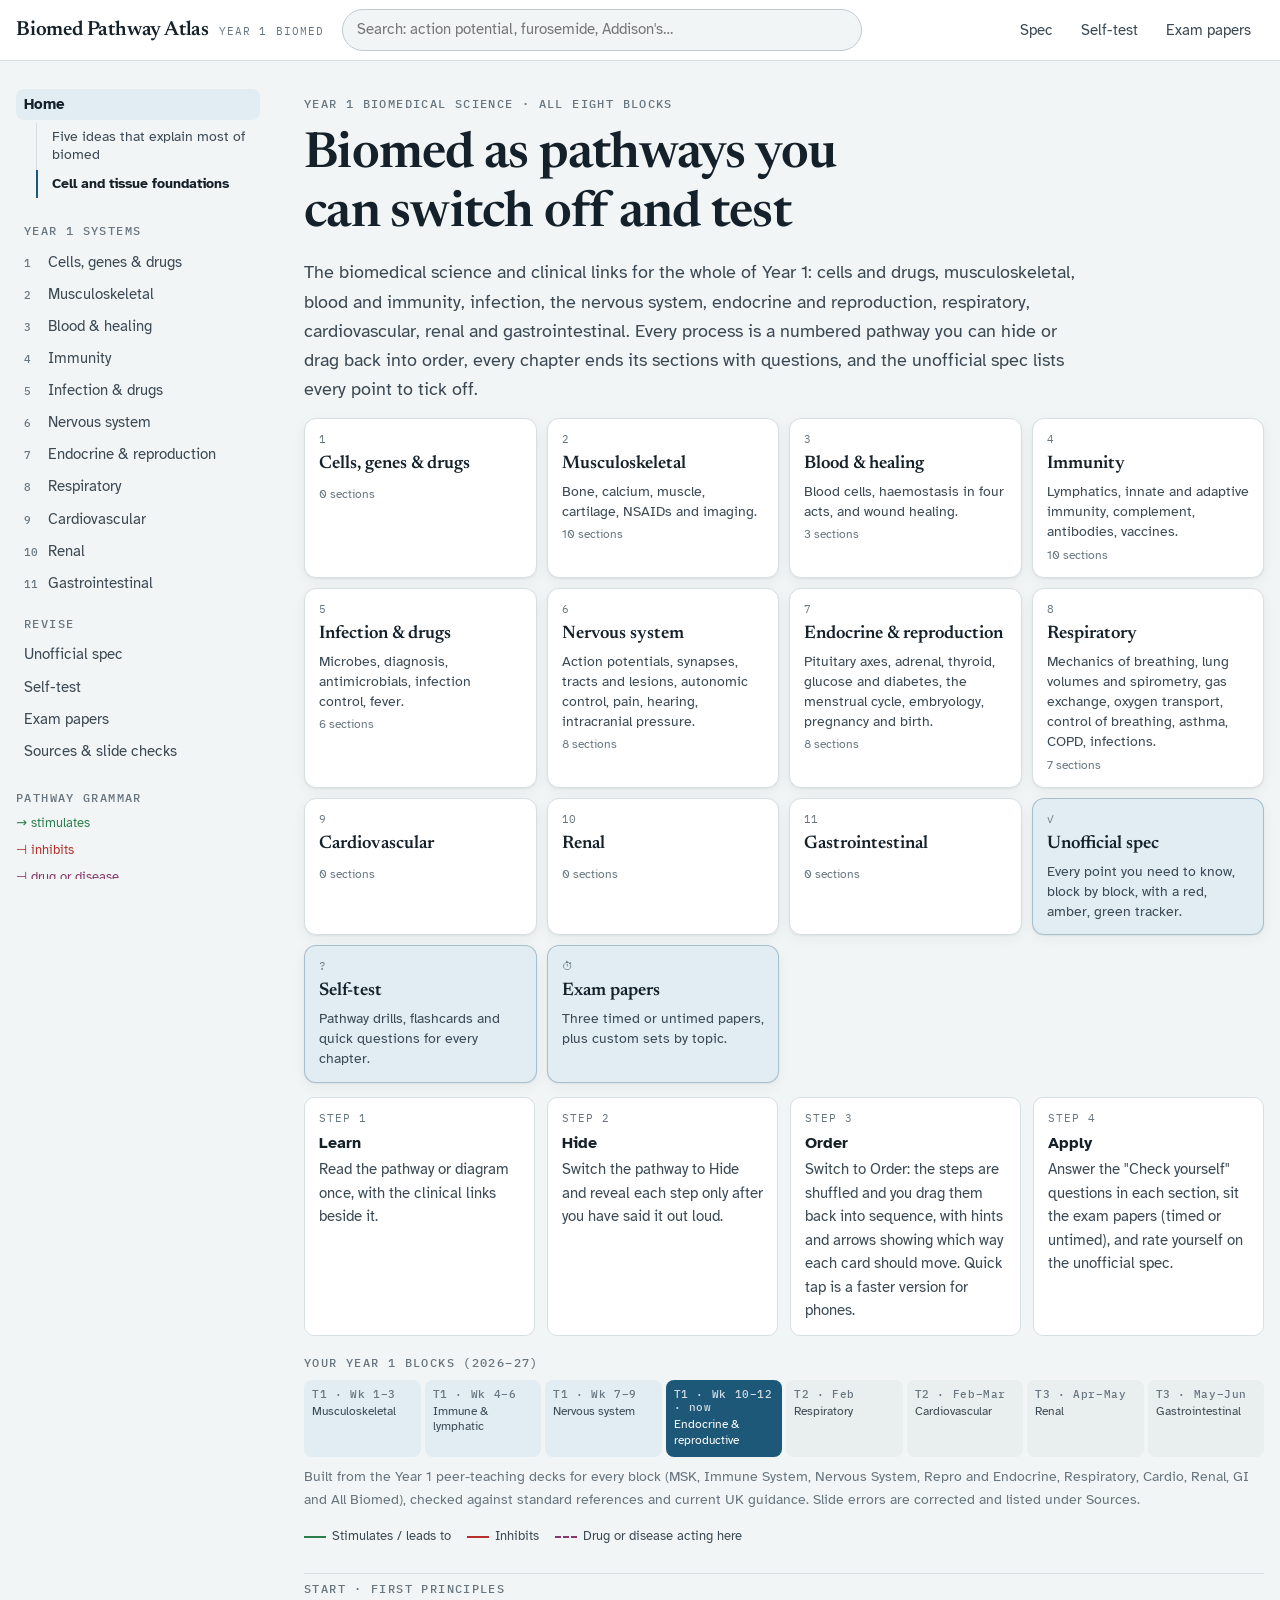
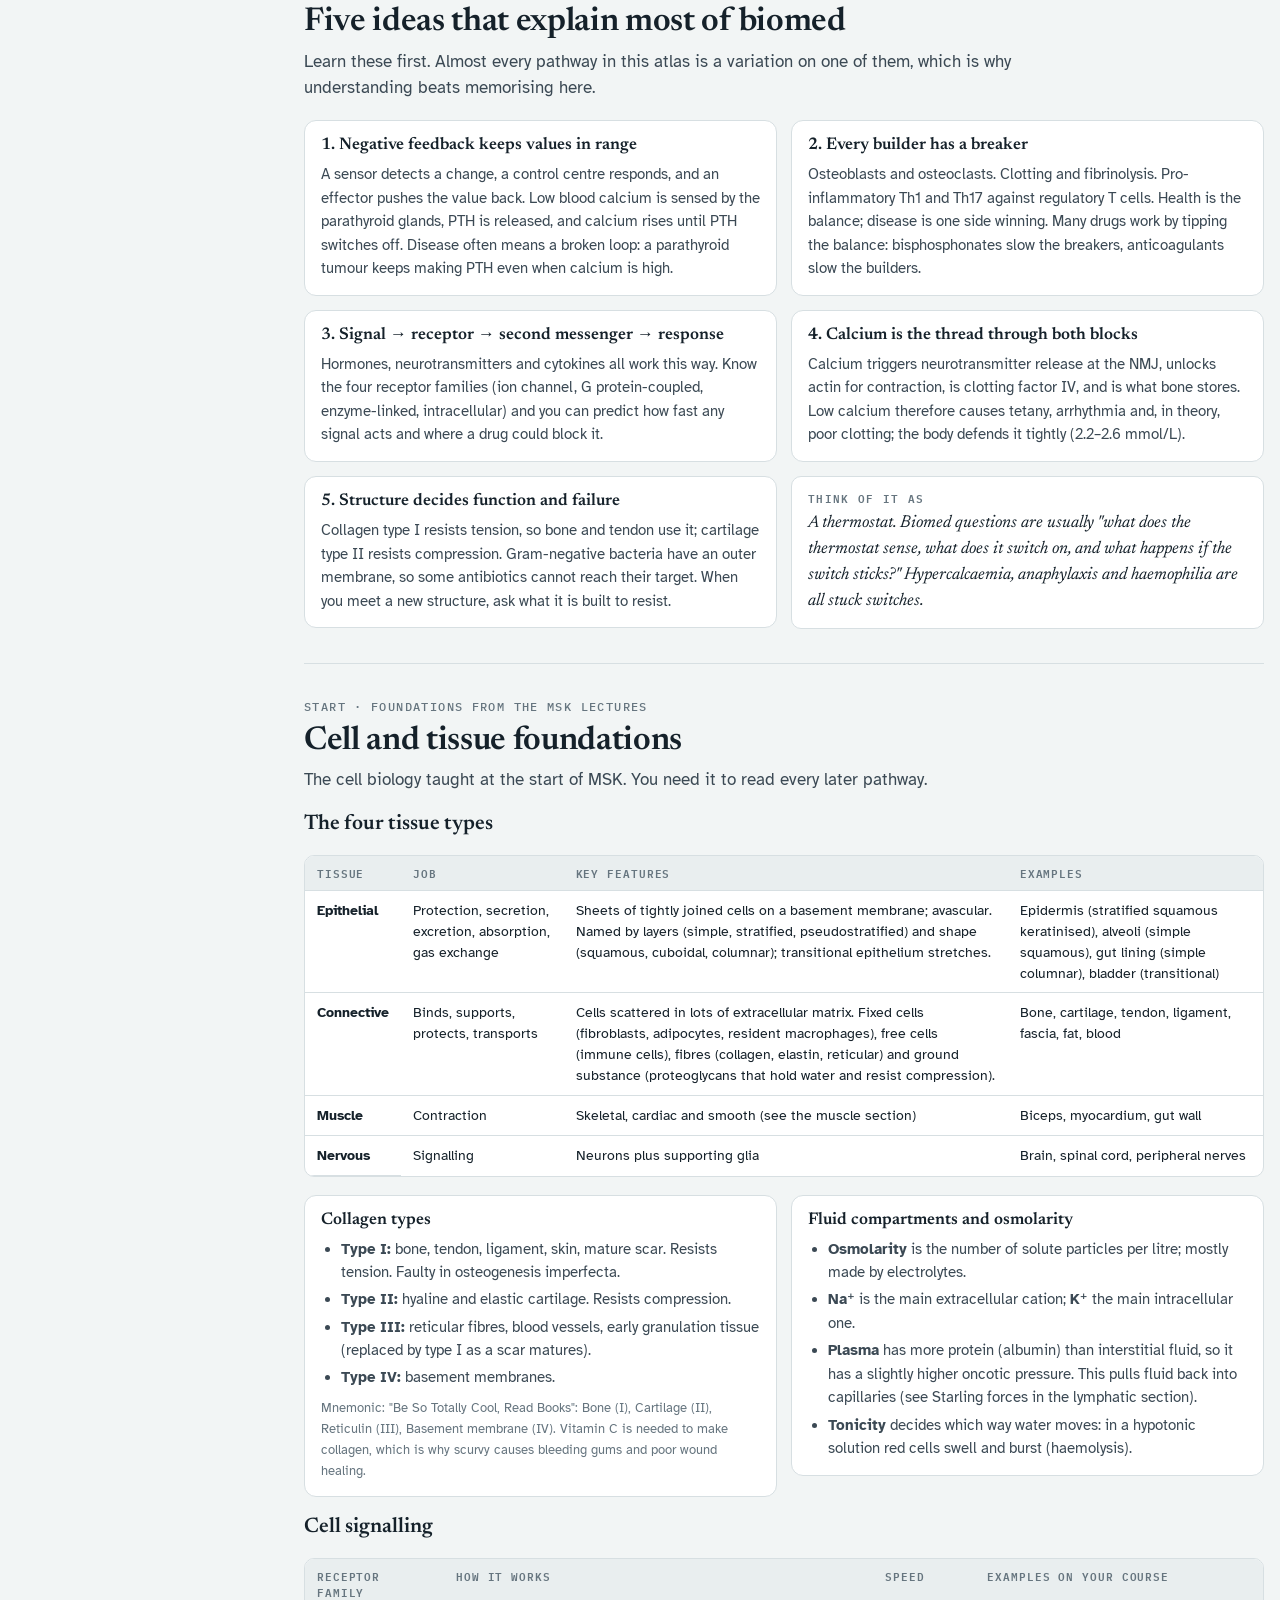
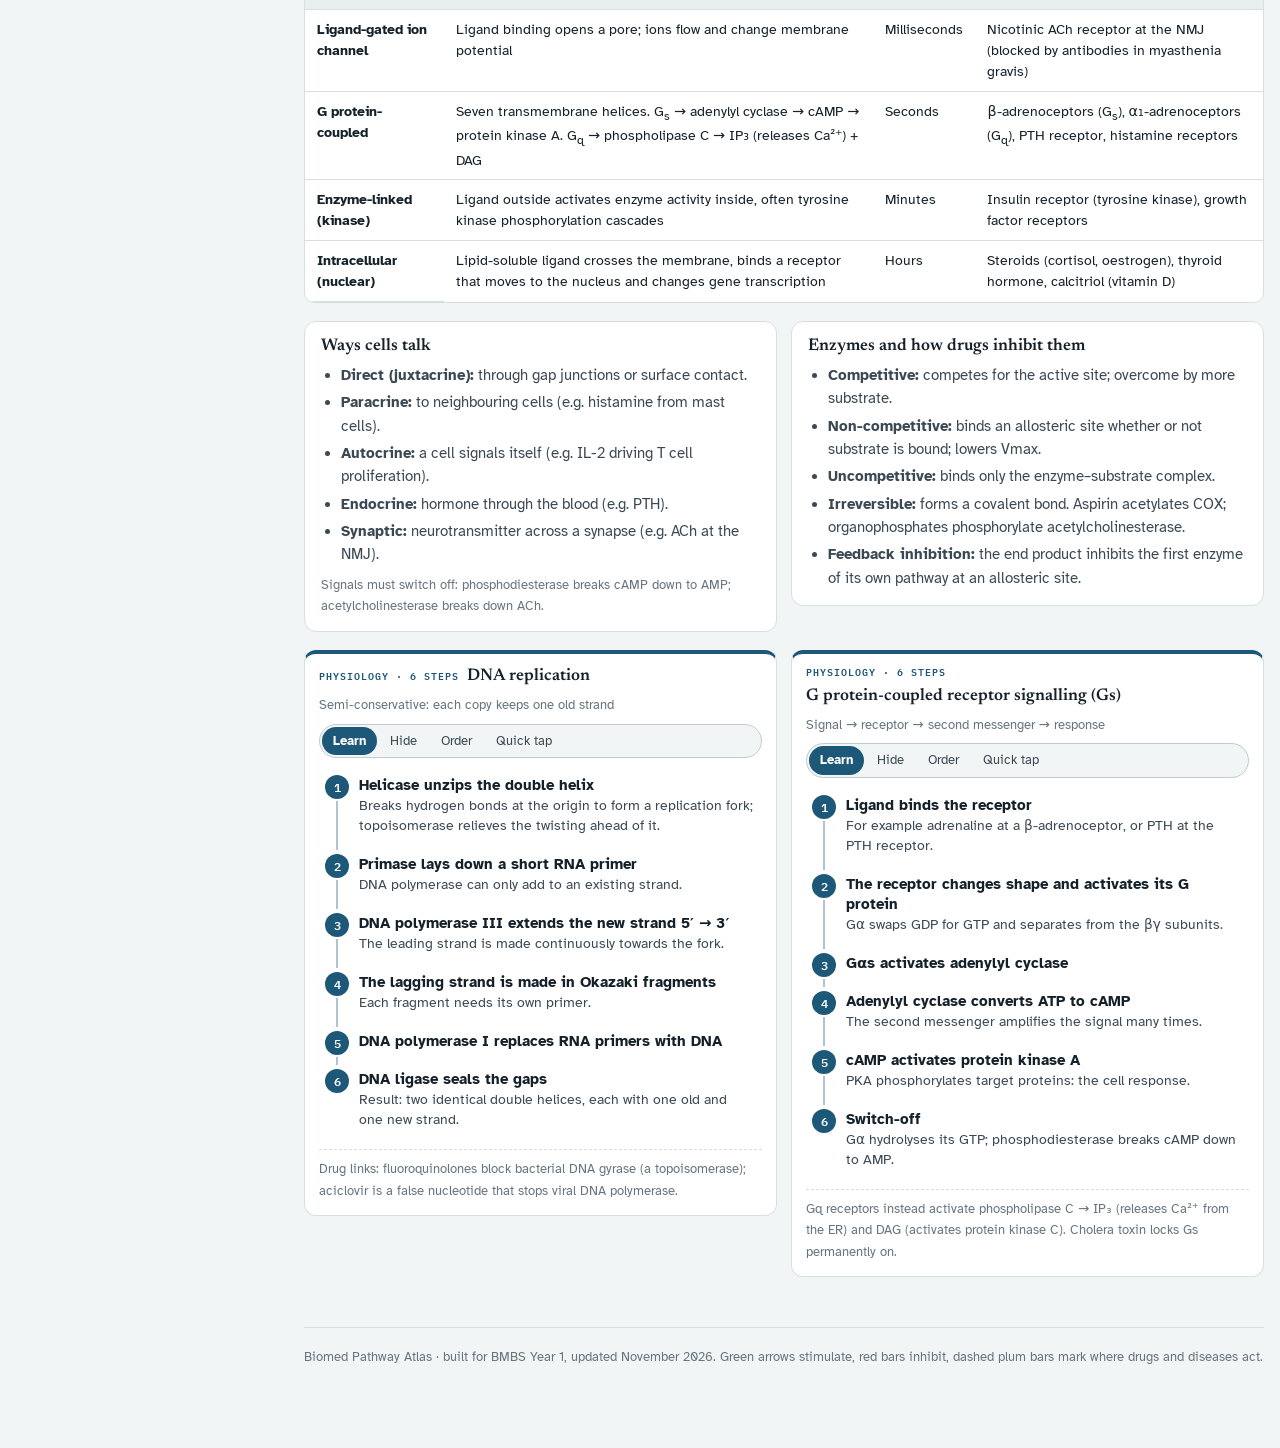
==== commit 0552dbd4: "Add respiratory chapter Mechanics, lung volumes and spirometry, gas exchange and V/Q, gas transport " ====
--- a/index.html
+++ b/index.html
@@ -7,7 +7,7 @@
 <title>Biomed Pathway Atlas</title>
 <link rel="preconnect" href="https://fonts.googleapis.com">
 <link rel="preconnect" href="https://fonts.gstatic.com" crossorigin>
-<link rel="stylesheet" href="css/revise.css?v=10">
+<link rel="stylesheet" href="css/revise.css?v=12">
 <link rel="stylesheet" href="https://fonts.googleapis.com/css2?family=Newsreader:ital,opsz,wght@0,6..72,400..700;1,6..72,400..600&family=Atkinson+Hyperlegible:ital,wght@0,400;0,700;1,400&family=IBM+Plex+Mono:wght@400;500;600&display=swap">
 <style>
 /* Layout concept: companion to the Limb Anatomy Atlas. Same atlas plate system (sticky chapter tabs, left index rail,
@@ -3515,19 +3515,19 @@
 <footer class="foot">Biomed Pathway Atlas · built for BMBS Year 1, updated November 2026. Green arrows stimulate, red bars inhibit, dashed plum bars mark where drugs and diseases act.</footer>
   </main>
 </div>
-<script src="js/data.js?v=10"></script>
-<script src="js/data-immune.js?v=10"></script>
-<script src="js/exam-a.js?v=10"></script>
-<script src="js/exam-b.js?v=10"></script>
-<script src="js/ch-found.js?v=10"></script>
-<script src="js/ch-neuro.js?v=10"></script>
-<script src="js/ch-endo.js?v=10"></script>
-<script src="js/ch-resp.js?v=10"></script>
-<script src="js/ch-cardio.js?v=10"></script>
-<script src="js/ch-renal.js?v=10"></script>
-<script src="js/ch-gi.js?v=10"></script>
-<script src="js/spec.js?v=10"></script>
-<script src="js/app.js?v=10"></script>
+<script src="js/data.js?v=12"></script>
+<script src="js/data-immune.js?v=12"></script>
+<script src="js/exam-a.js?v=12"></script>
+<script src="js/exam-b.js?v=12"></script>
+<script src="js/ch-found.js?v=12"></script>
+<script src="js/ch-neuro.js?v=12"></script>
+<script src="js/ch-endo.js?v=12"></script>
+<script src="js/ch-resp.js?v=12"></script>
+<script src="js/ch-cardio.js?v=12"></script>
+<script src="js/ch-renal.js?v=12"></script>
+<script src="js/ch-gi.js?v=12"></script>
+<script src="js/spec.js?v=12"></script>
+<script src="js/app.js?v=12"></script>
 
 </body>
 </html>
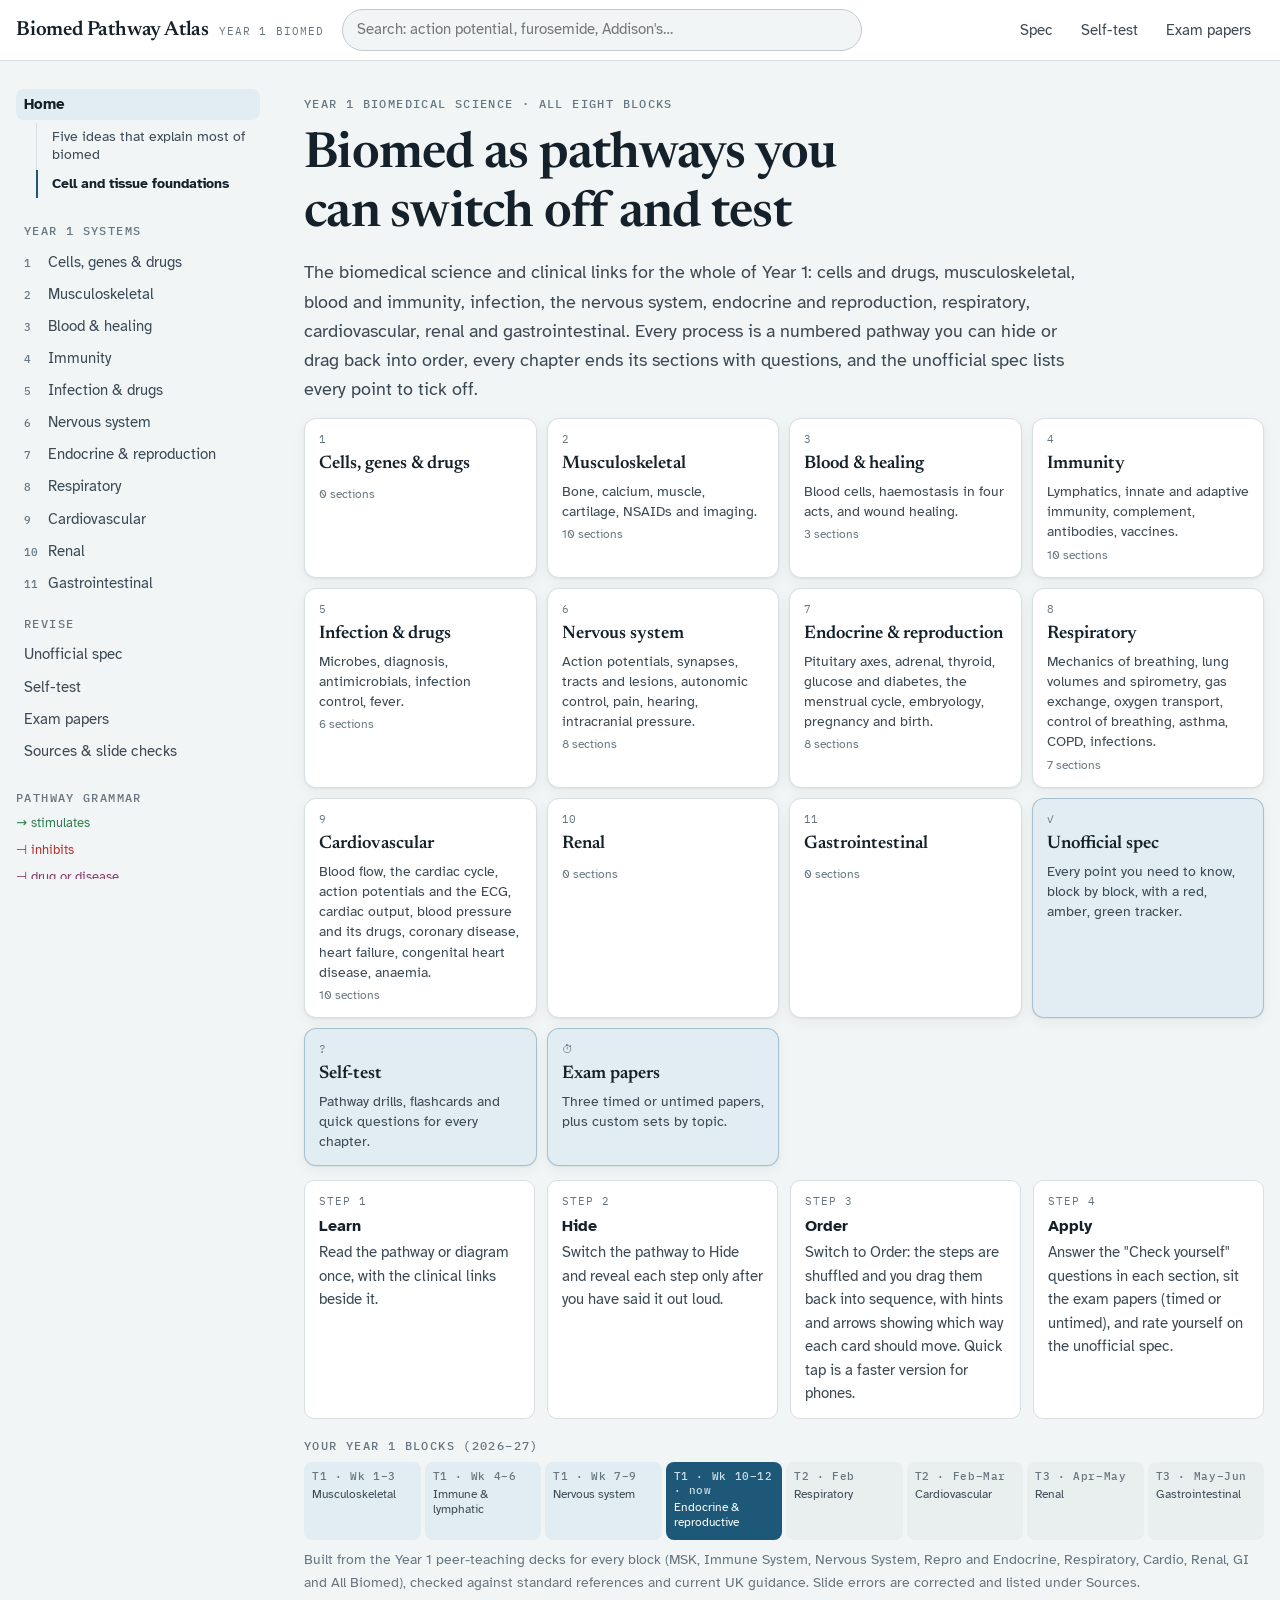
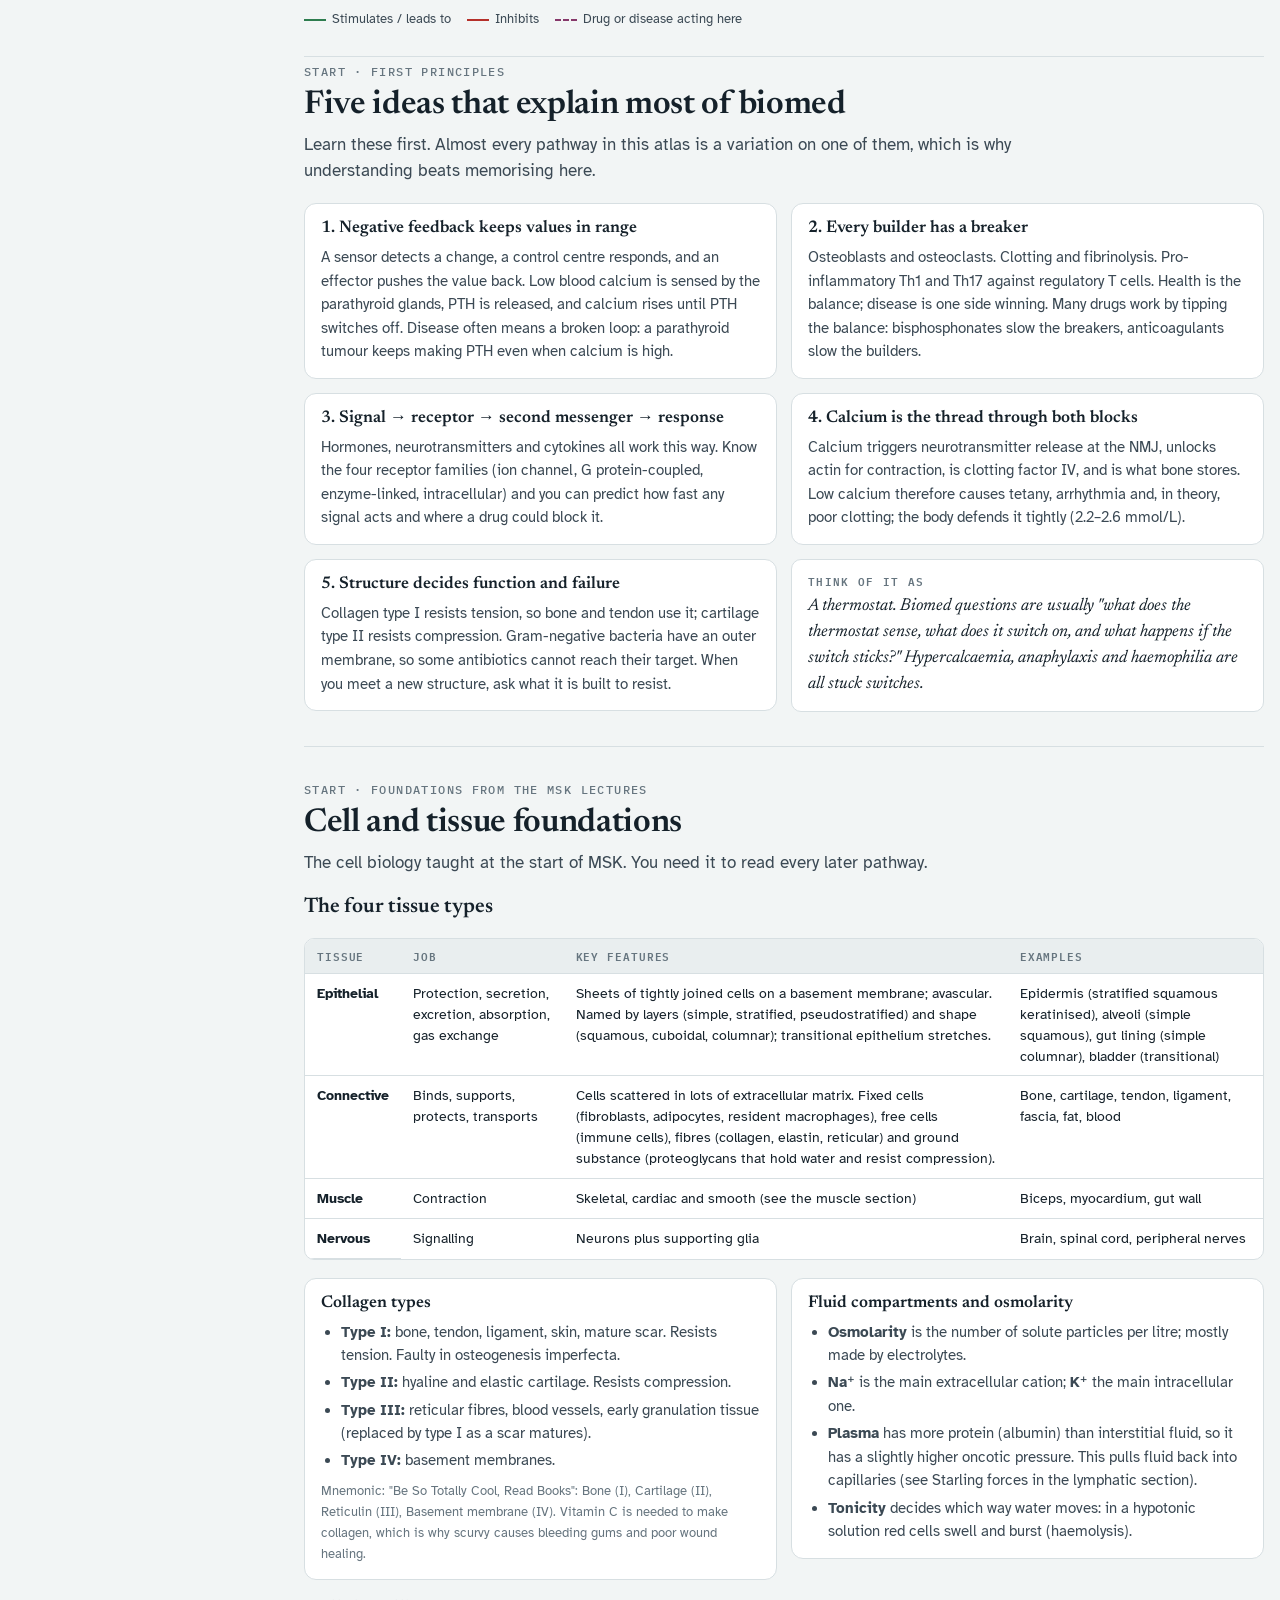
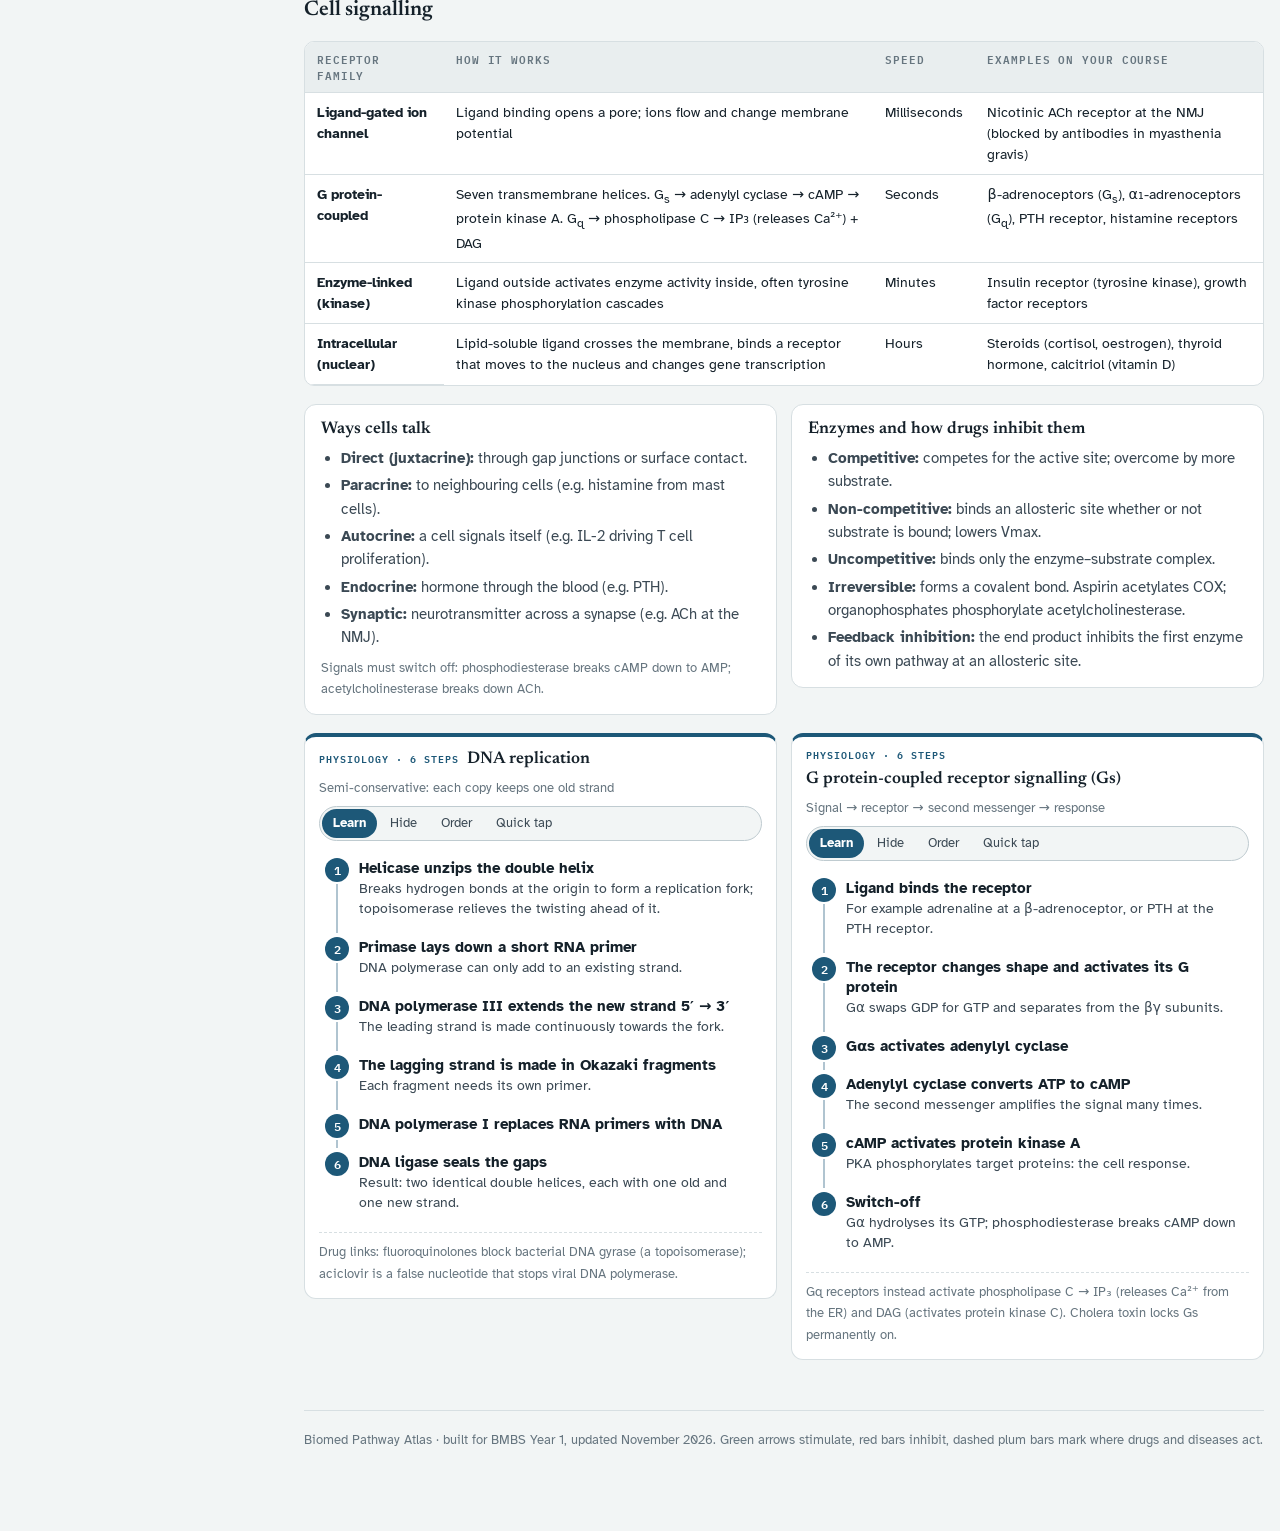
==== commit 506d8fcb: "Add cardiovascular chapter Blood flow, cardiac cycle (interactive Wiggers diagram), action potential" ====
--- a/index.html
+++ b/index.html
@@ -7,7 +7,7 @@
 <title>Biomed Pathway Atlas</title>
 <link rel="preconnect" href="https://fonts.googleapis.com">
 <link rel="preconnect" href="https://fonts.gstatic.com" crossorigin>
-<link rel="stylesheet" href="css/revise.css?v=12">
+<link rel="stylesheet" href="css/revise.css?v=14">
 <link rel="stylesheet" href="https://fonts.googleapis.com/css2?family=Newsreader:ital,opsz,wght@0,6..72,400..700;1,6..72,400..600&family=Atkinson+Hyperlegible:ital,wght@0,400;0,700;1,400&family=IBM+Plex+Mono:wght@400;500;600&display=swap">
 <style>
 /* Layout concept: companion to the Limb Anatomy Atlas. Same atlas plate system (sticky chapter tabs, left index rail,
@@ -3515,19 +3515,19 @@
 <footer class="foot">Biomed Pathway Atlas · built for BMBS Year 1, updated November 2026. Green arrows stimulate, red bars inhibit, dashed plum bars mark where drugs and diseases act.</footer>
   </main>
 </div>
-<script src="js/data.js?v=12"></script>
-<script src="js/data-immune.js?v=12"></script>
-<script src="js/exam-a.js?v=12"></script>
-<script src="js/exam-b.js?v=12"></script>
-<script src="js/ch-found.js?v=12"></script>
-<script src="js/ch-neuro.js?v=12"></script>
-<script src="js/ch-endo.js?v=12"></script>
-<script src="js/ch-resp.js?v=12"></script>
-<script src="js/ch-cardio.js?v=12"></script>
-<script src="js/ch-renal.js?v=12"></script>
-<script src="js/ch-gi.js?v=12"></script>
-<script src="js/spec.js?v=12"></script>
-<script src="js/app.js?v=12"></script>
+<script src="js/data.js?v=14"></script>
+<script src="js/data-immune.js?v=14"></script>
+<script src="js/exam-a.js?v=14"></script>
+<script src="js/exam-b.js?v=14"></script>
+<script src="js/ch-found.js?v=14"></script>
+<script src="js/ch-neuro.js?v=14"></script>
+<script src="js/ch-endo.js?v=14"></script>
+<script src="js/ch-resp.js?v=14"></script>
+<script src="js/ch-cardio.js?v=14"></script>
+<script src="js/ch-renal.js?v=14"></script>
+<script src="js/ch-gi.js?v=14"></script>
+<script src="js/spec.js?v=14"></script>
+<script src="js/app.js?v=14"></script>
 
 </body>
 </html>
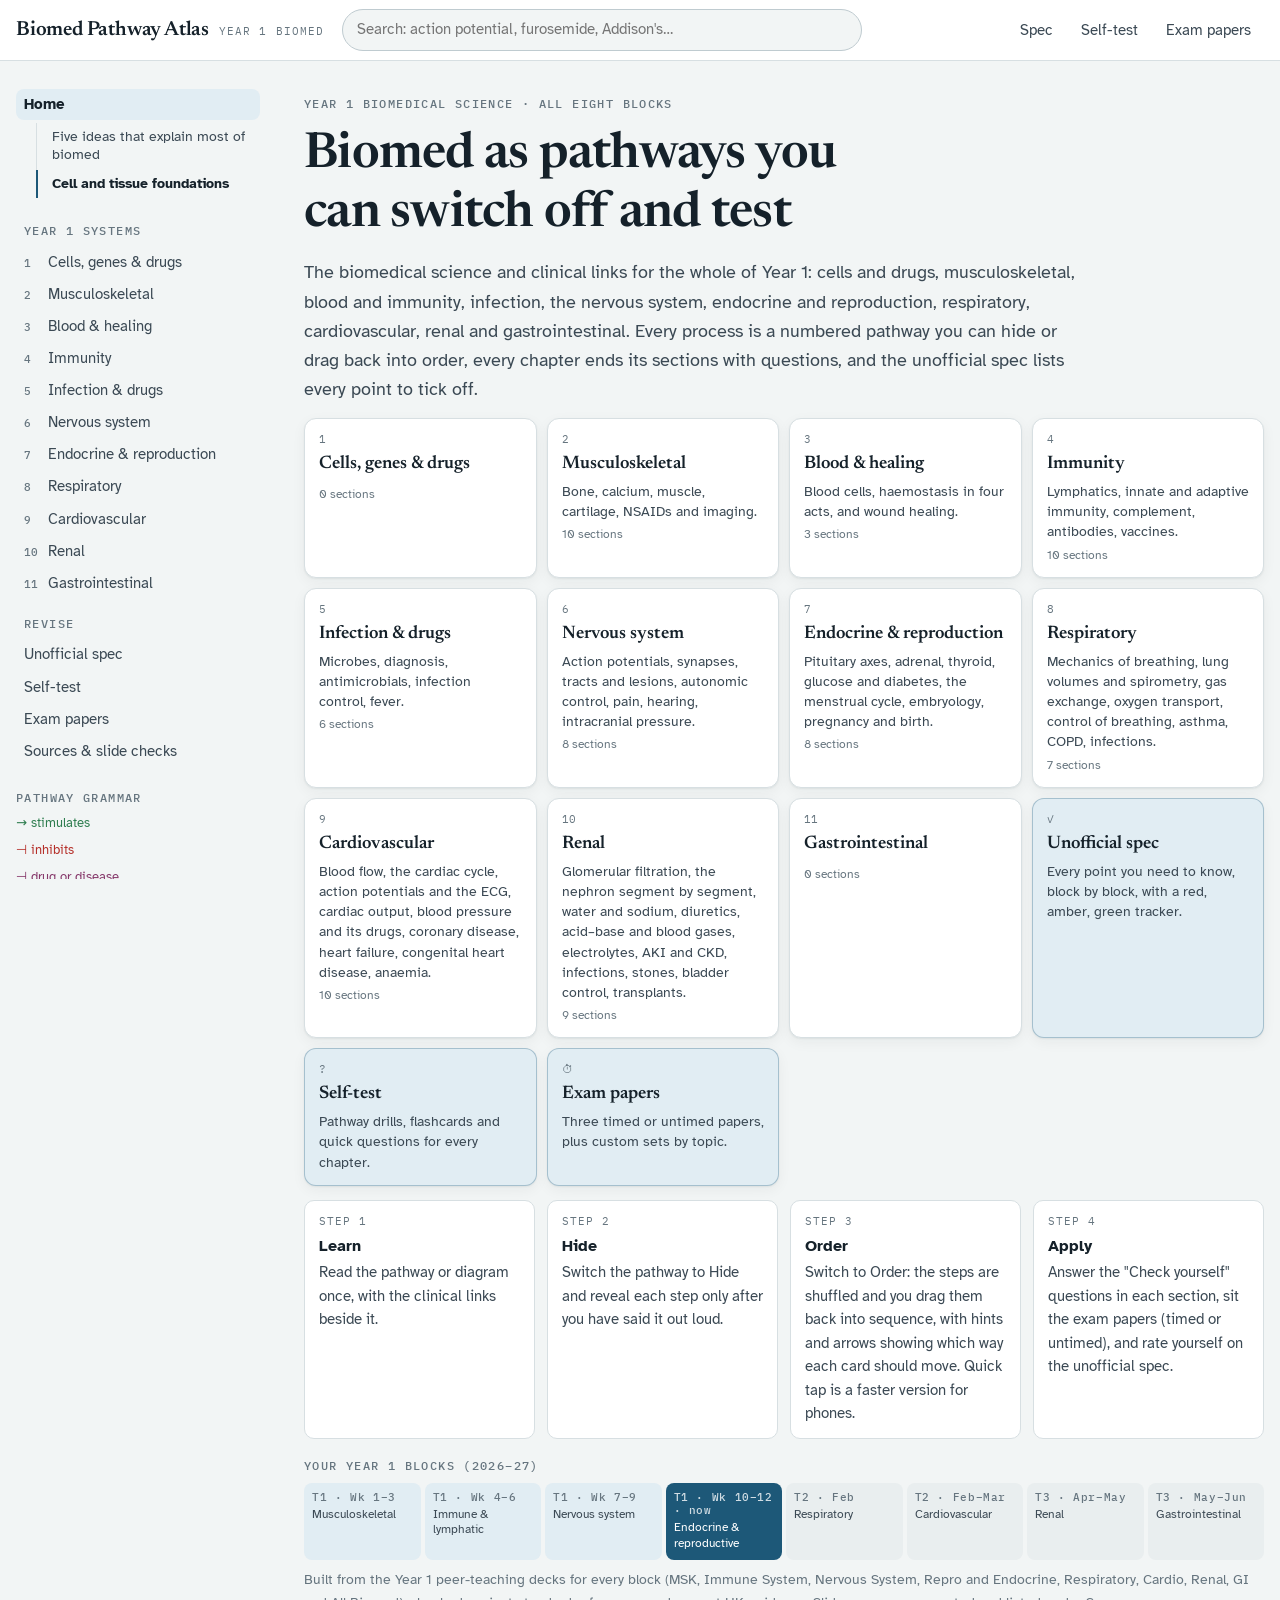
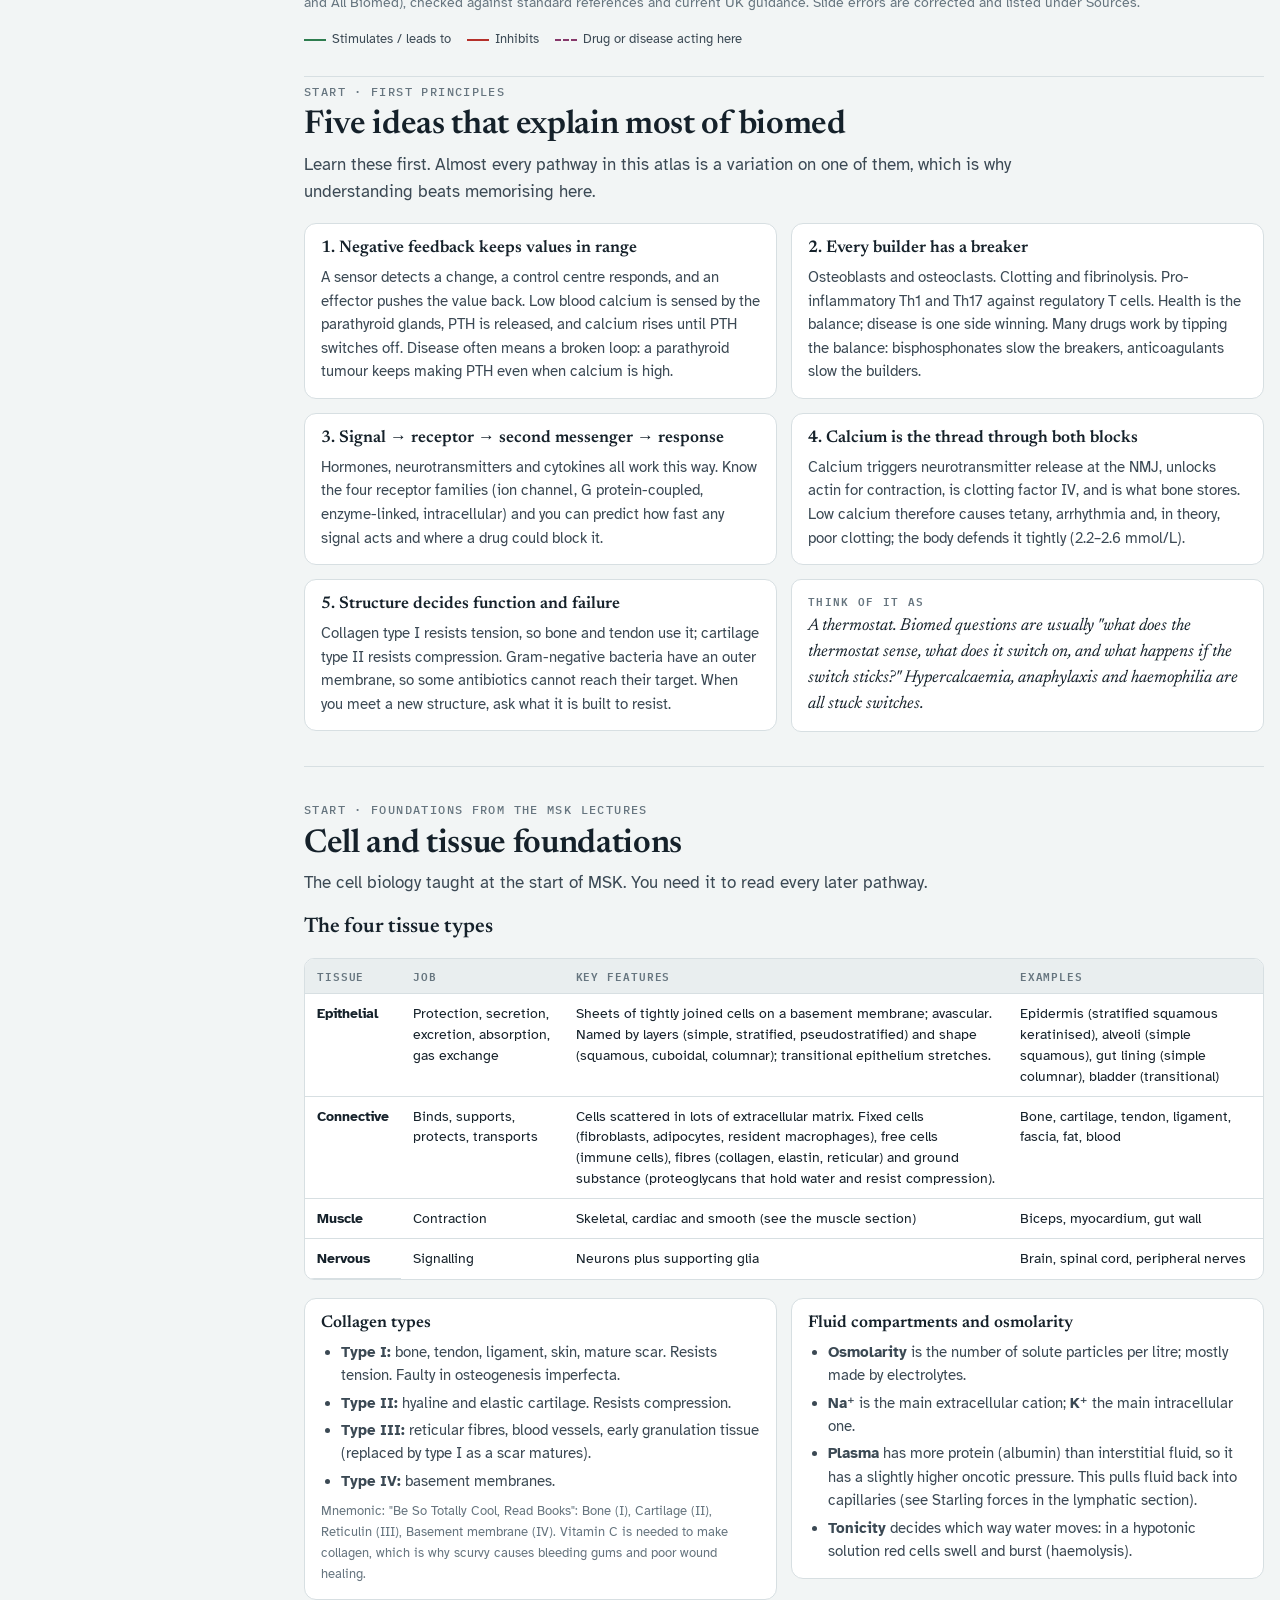
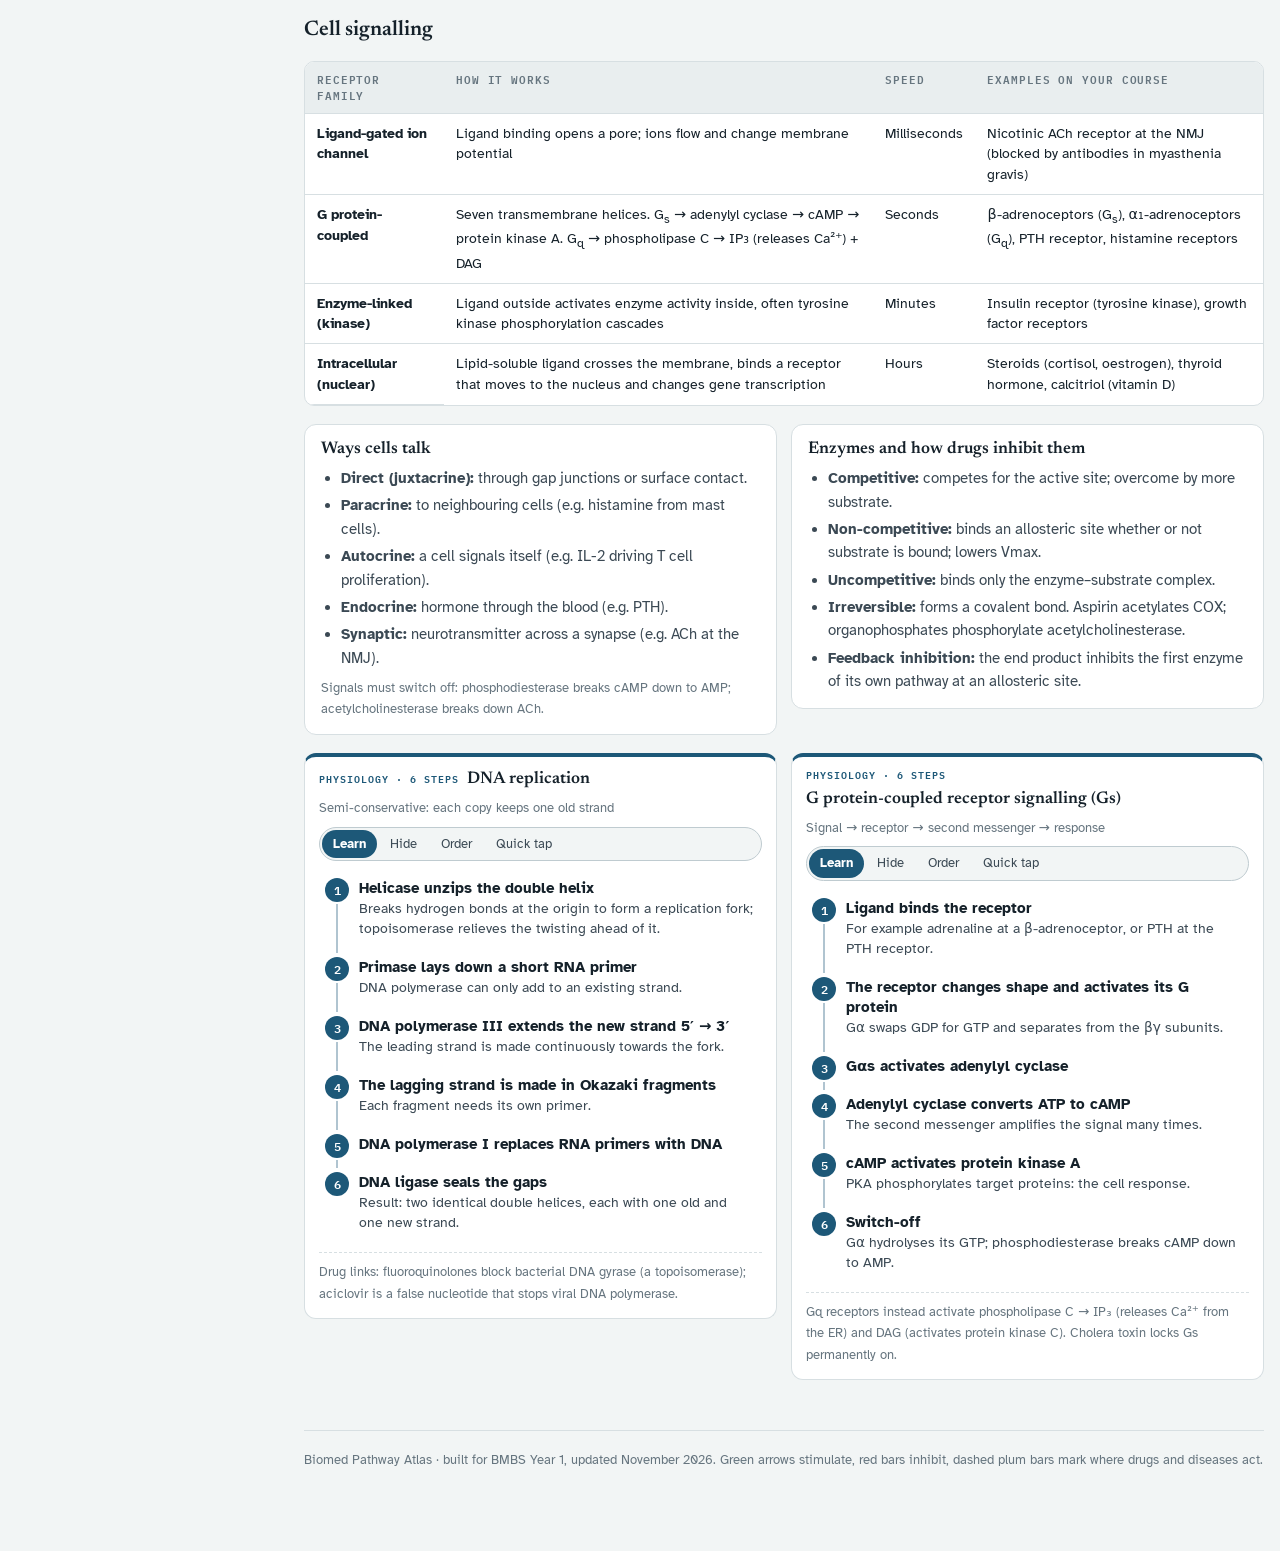
==== commit 408e633a: "Add renal chapter Filtration (interactive arteriole figure), the nephron segment by segment, water a" ====
--- a/index.html
+++ b/index.html
@@ -7,7 +7,7 @@
 <title>Biomed Pathway Atlas</title>
 <link rel="preconnect" href="https://fonts.googleapis.com">
 <link rel="preconnect" href="https://fonts.gstatic.com" crossorigin>
-<link rel="stylesheet" href="css/revise.css?v=14">
+<link rel="stylesheet" href="css/revise.css?v=15">
 <link rel="stylesheet" href="https://fonts.googleapis.com/css2?family=Newsreader:ital,opsz,wght@0,6..72,400..700;1,6..72,400..600&family=Atkinson+Hyperlegible:ital,wght@0,400;0,700;1,400&family=IBM+Plex+Mono:wght@400;500;600&display=swap">
 <style>
 /* Layout concept: companion to the Limb Anatomy Atlas. Same atlas plate system (sticky chapter tabs, left index rail,
@@ -3515,19 +3515,19 @@
 <footer class="foot">Biomed Pathway Atlas · built for BMBS Year 1, updated November 2026. Green arrows stimulate, red bars inhibit, dashed plum bars mark where drugs and diseases act.</footer>
   </main>
 </div>
-<script src="js/data.js?v=14"></script>
-<script src="js/data-immune.js?v=14"></script>
-<script src="js/exam-a.js?v=14"></script>
-<script src="js/exam-b.js?v=14"></script>
-<script src="js/ch-found.js?v=14"></script>
-<script src="js/ch-neuro.js?v=14"></script>
-<script src="js/ch-endo.js?v=14"></script>
-<script src="js/ch-resp.js?v=14"></script>
-<script src="js/ch-cardio.js?v=14"></script>
-<script src="js/ch-renal.js?v=14"></script>
-<script src="js/ch-gi.js?v=14"></script>
-<script src="js/spec.js?v=14"></script>
-<script src="js/app.js?v=14"></script>
+<script src="js/data.js?v=15"></script>
+<script src="js/data-immune.js?v=15"></script>
+<script src="js/exam-a.js?v=15"></script>
+<script src="js/exam-b.js?v=15"></script>
+<script src="js/ch-found.js?v=15"></script>
+<script src="js/ch-neuro.js?v=15"></script>
+<script src="js/ch-endo.js?v=15"></script>
+<script src="js/ch-resp.js?v=15"></script>
+<script src="js/ch-cardio.js?v=15"></script>
+<script src="js/ch-renal.js?v=15"></script>
+<script src="js/ch-gi.js?v=15"></script>
+<script src="js/spec.js?v=15"></script>
+<script src="js/app.js?v=15"></script>
 
 </body>
 </html>
--- a/css/revise.css
+++ b/css/revise.css
@@ -316,3 +316,5 @@
 }
 
 .twocol.wide2{grid-template-columns:repeat(auto-fit,minmax(min(100%,400px),1fr))}
+
+.dg.explore svg [data-k].on .hit{fill:color-mix(in srgb,var(--accent) 16%,transparent)}
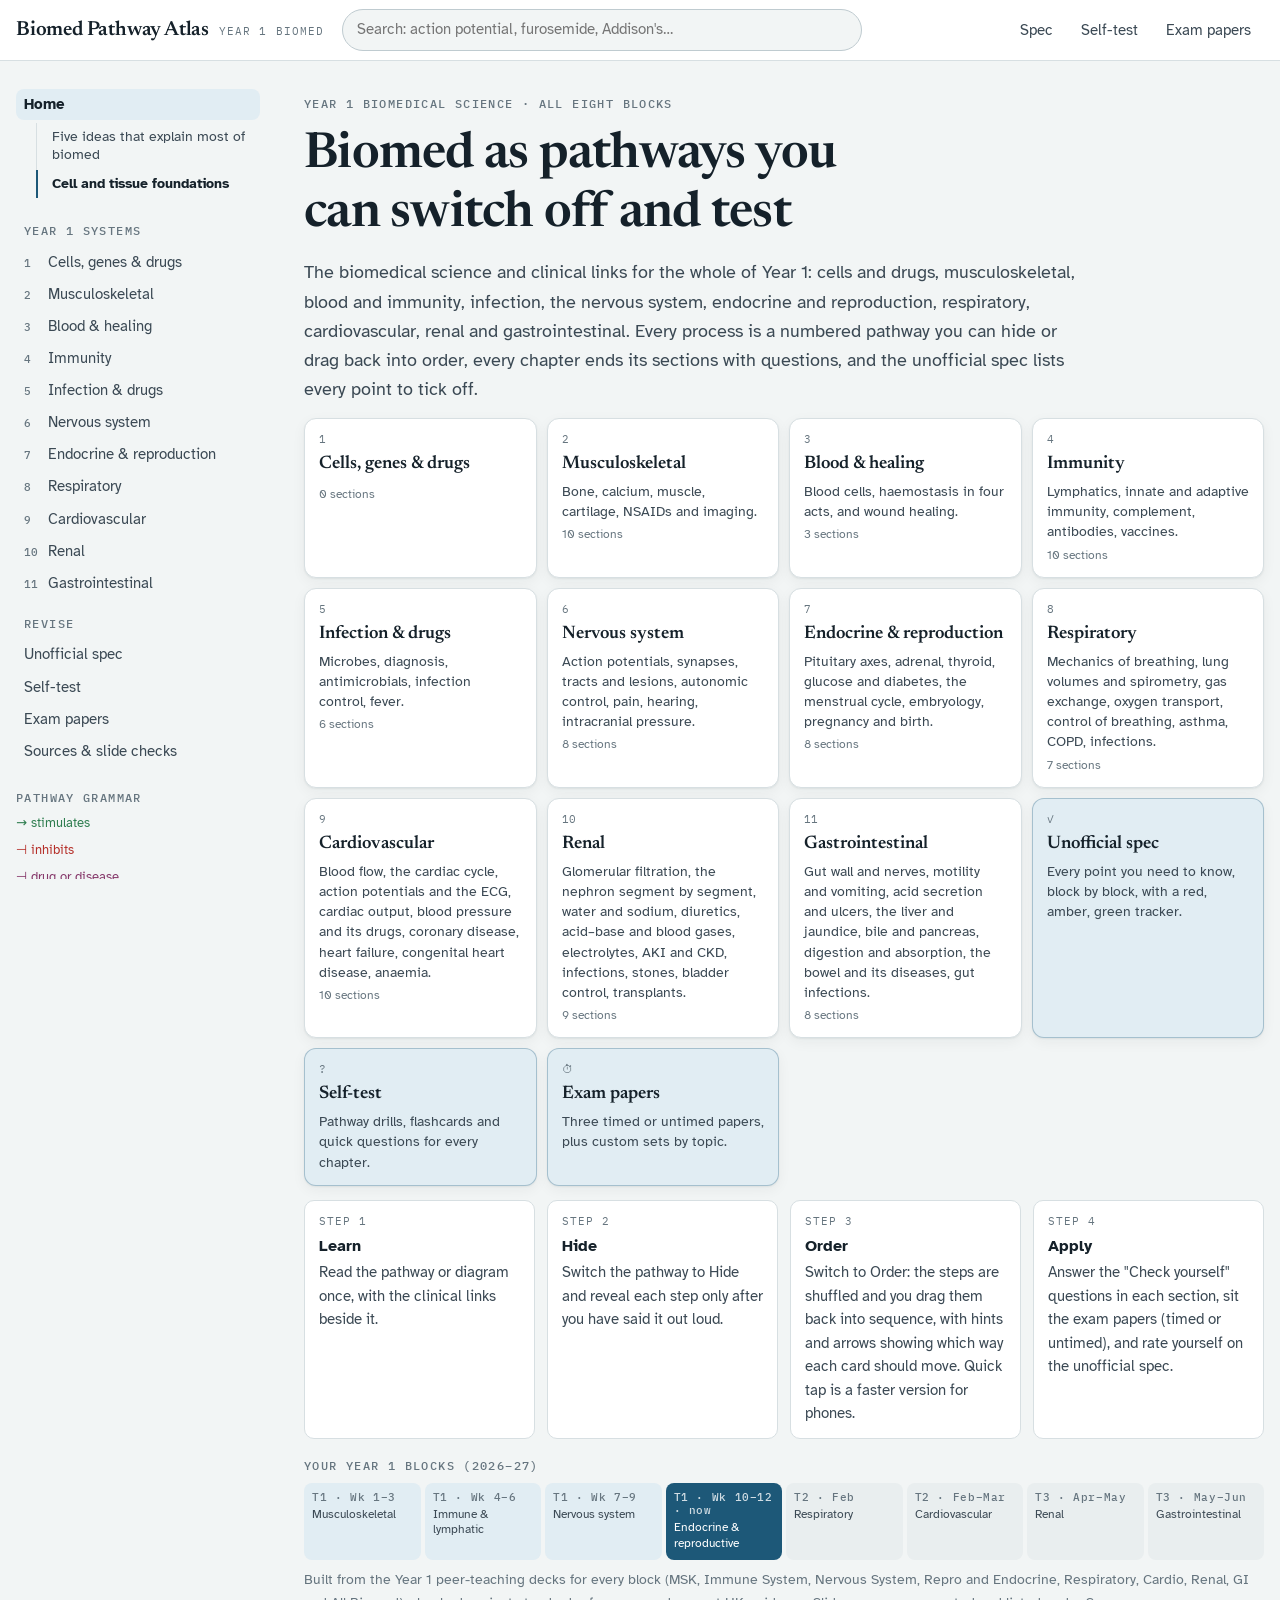
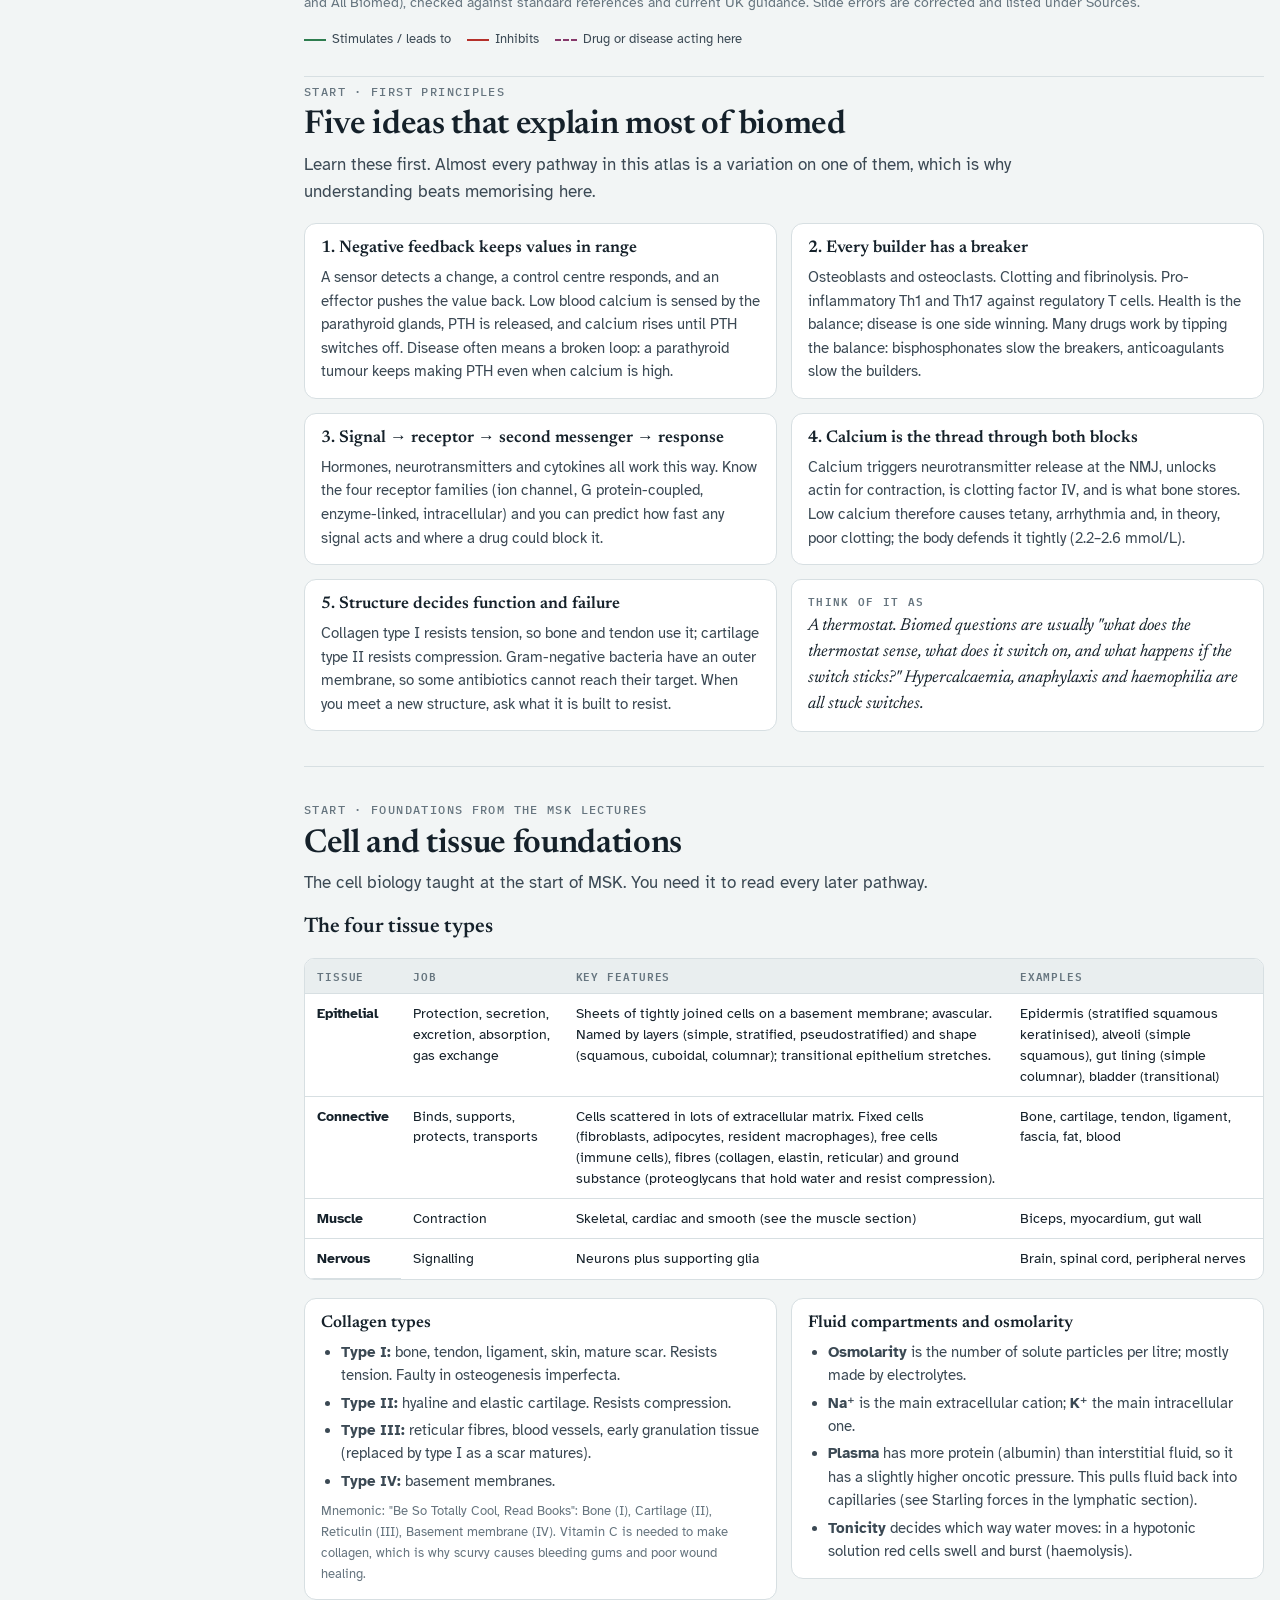
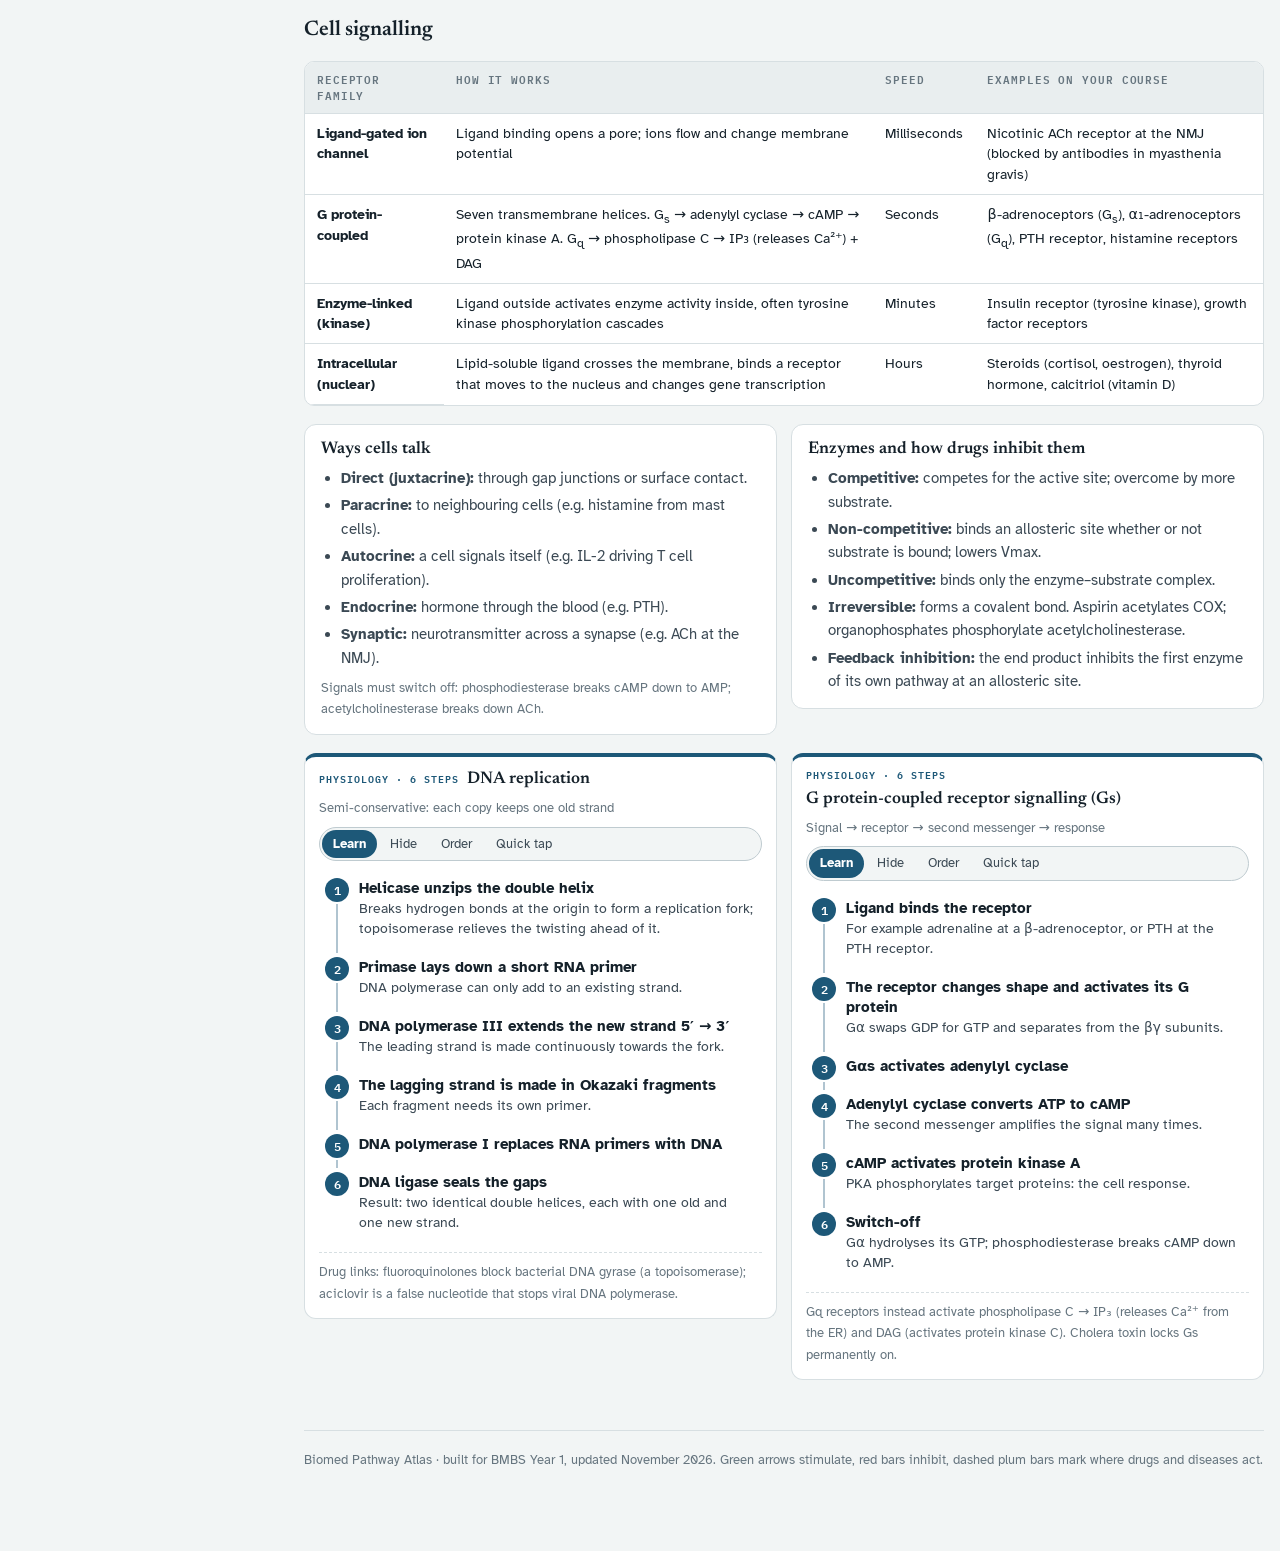
==== commit 4a51c76c: "Add gastrointestinal chapter Gut wall and abdominal regions (interactive), motility and vomiting, ac" ====
--- a/index.html
+++ b/index.html
@@ -7,7 +7,7 @@
 <title>Biomed Pathway Atlas</title>
 <link rel="preconnect" href="https://fonts.googleapis.com">
 <link rel="preconnect" href="https://fonts.gstatic.com" crossorigin>
-<link rel="stylesheet" href="css/revise.css?v=15">
+<link rel="stylesheet" href="css/revise.css?v=16">
 <link rel="stylesheet" href="https://fonts.googleapis.com/css2?family=Newsreader:ital,opsz,wght@0,6..72,400..700;1,6..72,400..600&family=Atkinson+Hyperlegible:ital,wght@0,400;0,700;1,400&family=IBM+Plex+Mono:wght@400;500;600&display=swap">
 <style>
 /* Layout concept: companion to the Limb Anatomy Atlas. Same atlas plate system (sticky chapter tabs, left index rail,
@@ -3515,19 +3515,19 @@
 <footer class="foot">Biomed Pathway Atlas · built for BMBS Year 1, updated November 2026. Green arrows stimulate, red bars inhibit, dashed plum bars mark where drugs and diseases act.</footer>
   </main>
 </div>
-<script src="js/data.js?v=15"></script>
-<script src="js/data-immune.js?v=15"></script>
-<script src="js/exam-a.js?v=15"></script>
-<script src="js/exam-b.js?v=15"></script>
-<script src="js/ch-found.js?v=15"></script>
-<script src="js/ch-neuro.js?v=15"></script>
-<script src="js/ch-endo.js?v=15"></script>
-<script src="js/ch-resp.js?v=15"></script>
-<script src="js/ch-cardio.js?v=15"></script>
-<script src="js/ch-renal.js?v=15"></script>
-<script src="js/ch-gi.js?v=15"></script>
-<script src="js/spec.js?v=15"></script>
-<script src="js/app.js?v=15"></script>
+<script src="js/data.js?v=16"></script>
+<script src="js/data-immune.js?v=16"></script>
+<script src="js/exam-a.js?v=16"></script>
+<script src="js/exam-b.js?v=16"></script>
+<script src="js/ch-found.js?v=16"></script>
+<script src="js/ch-neuro.js?v=16"></script>
+<script src="js/ch-endo.js?v=16"></script>
+<script src="js/ch-resp.js?v=16"></script>
+<script src="js/ch-cardio.js?v=16"></script>
+<script src="js/ch-renal.js?v=16"></script>
+<script src="js/ch-gi.js?v=16"></script>
+<script src="js/spec.js?v=16"></script>
+<script src="js/app.js?v=16"></script>
 
 </body>
 </html>
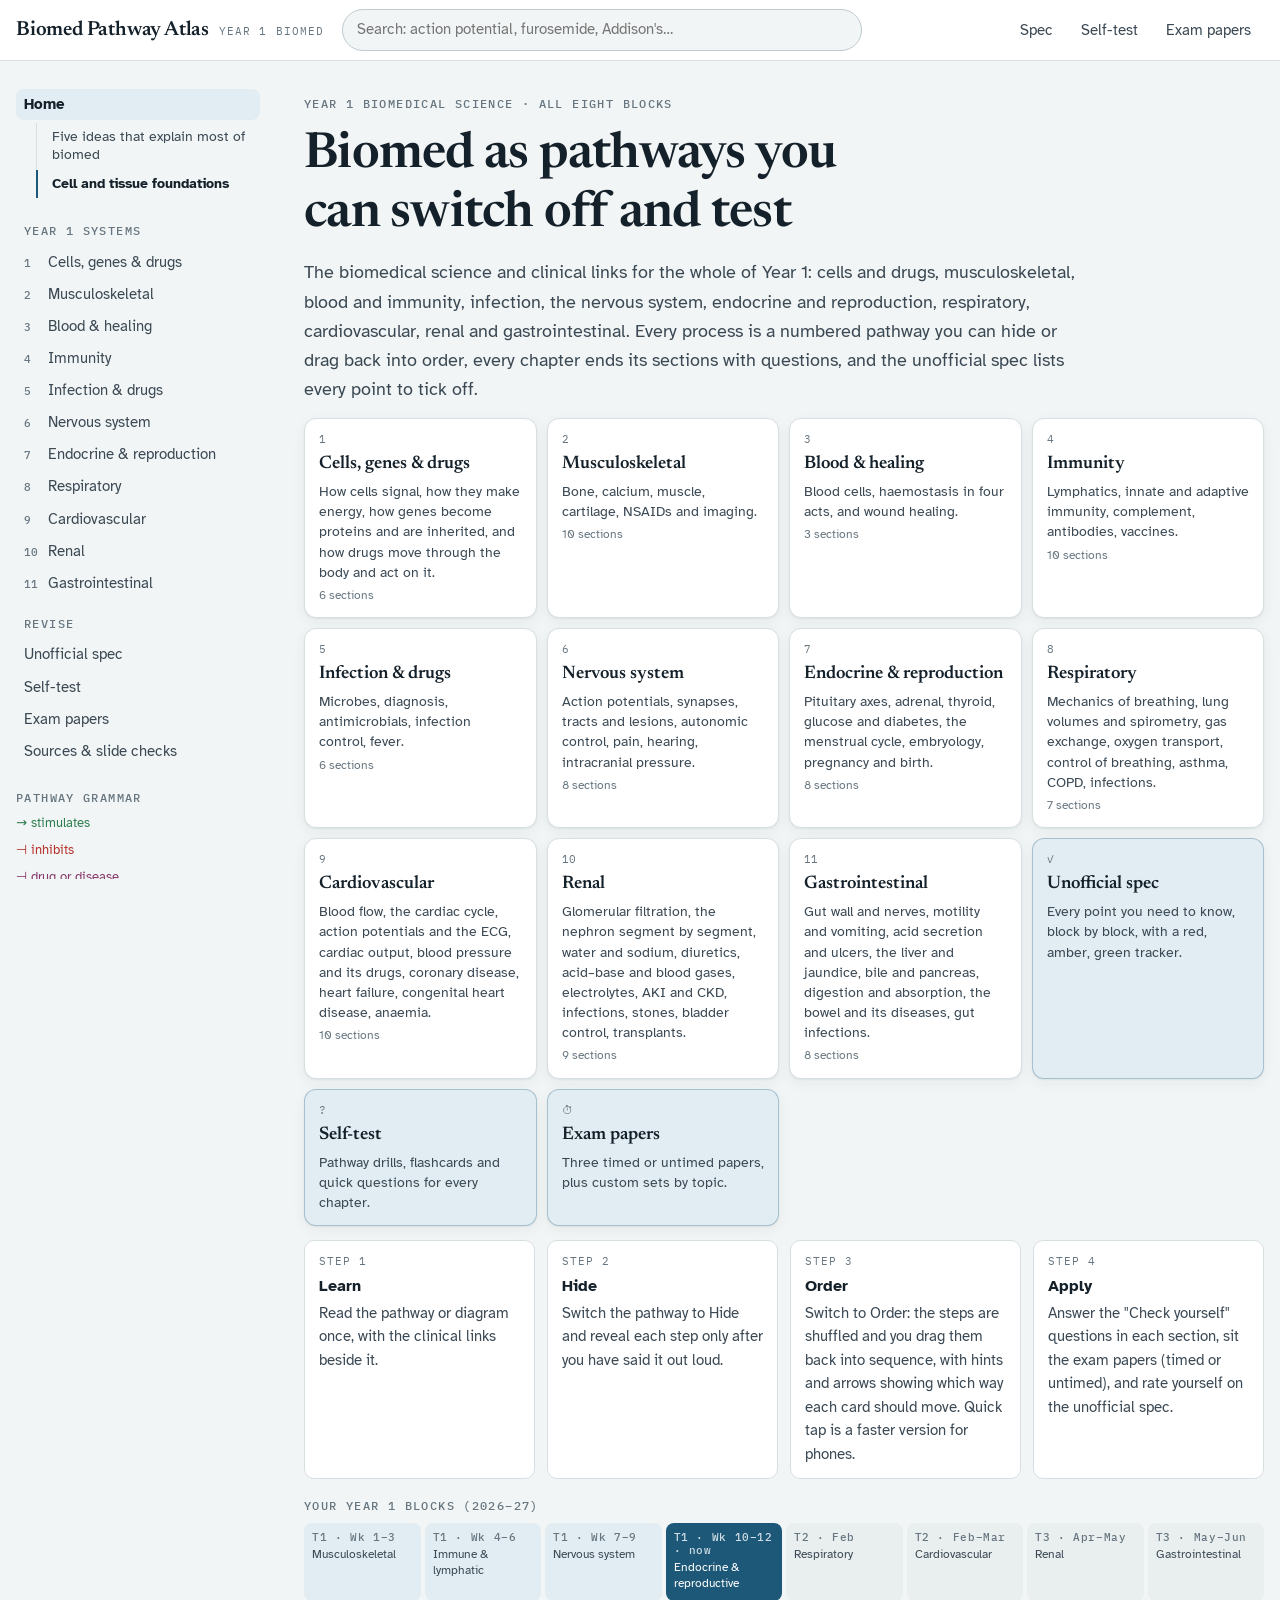
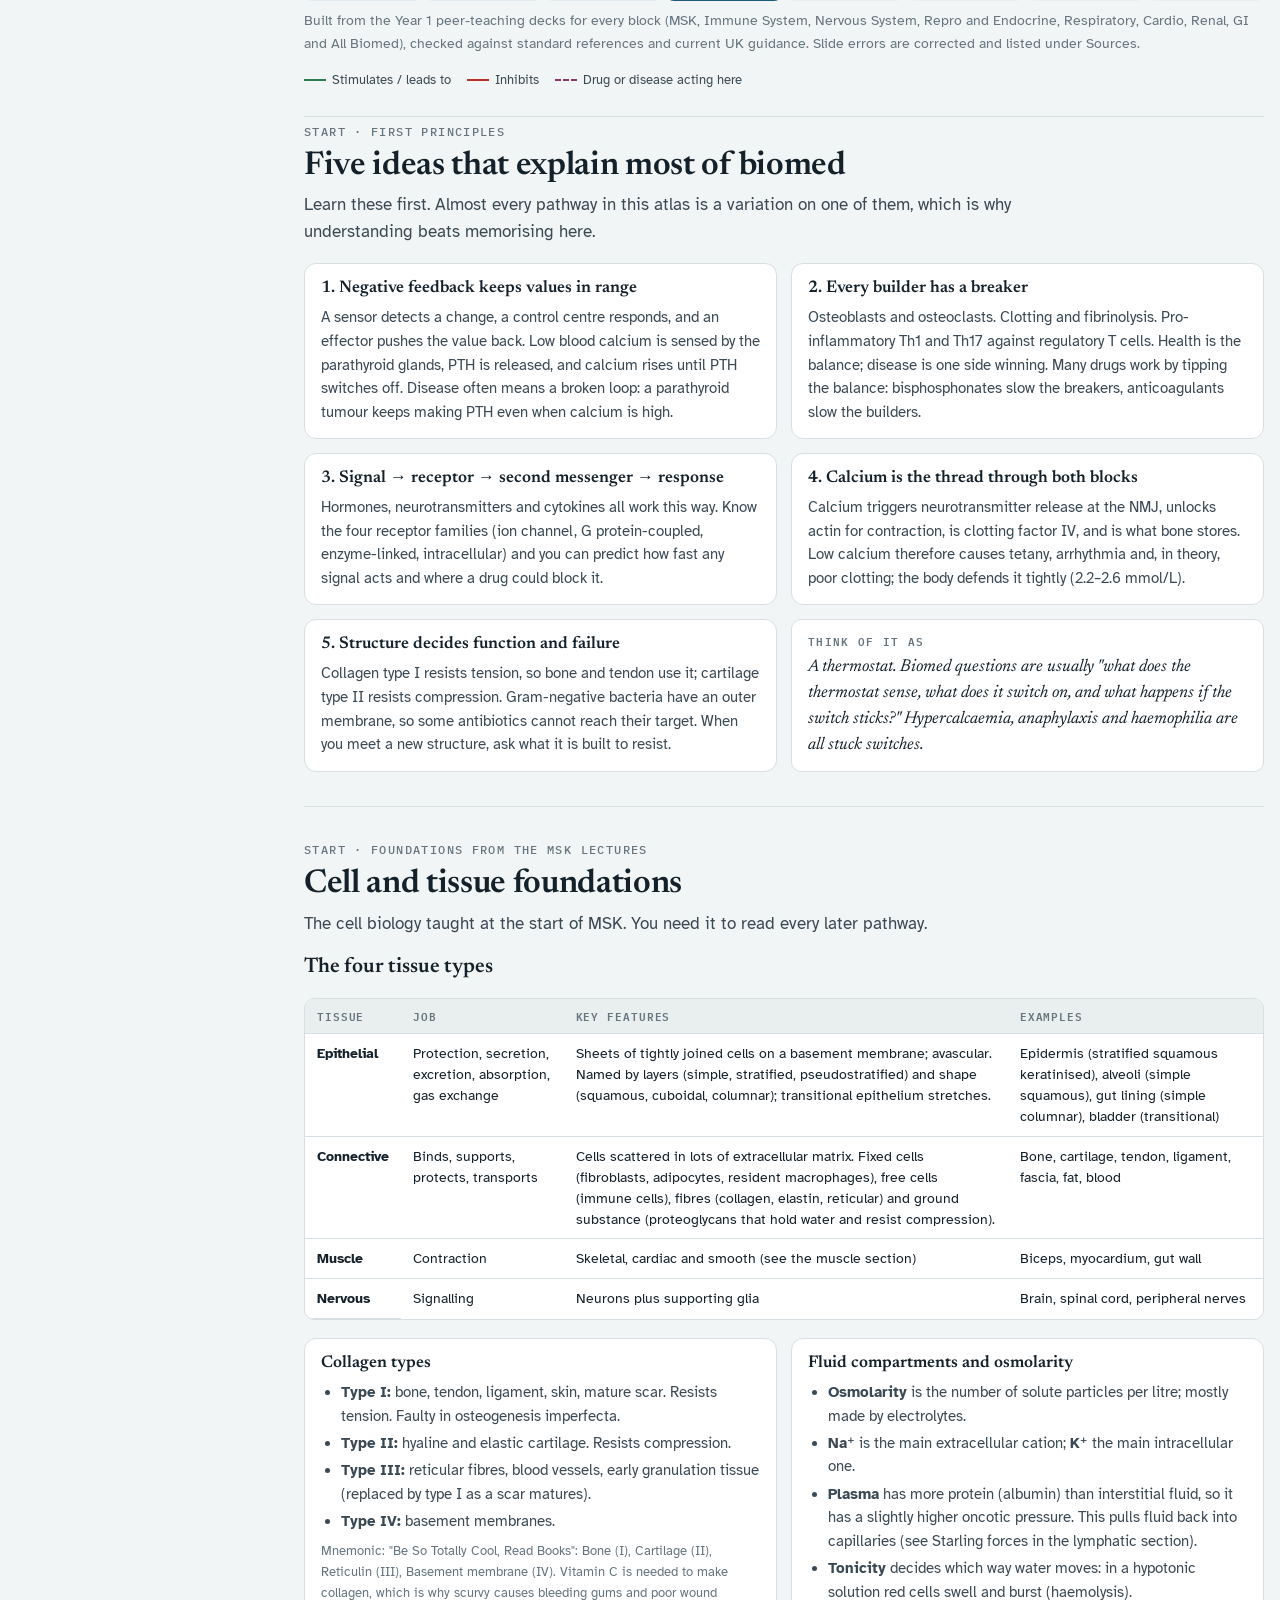
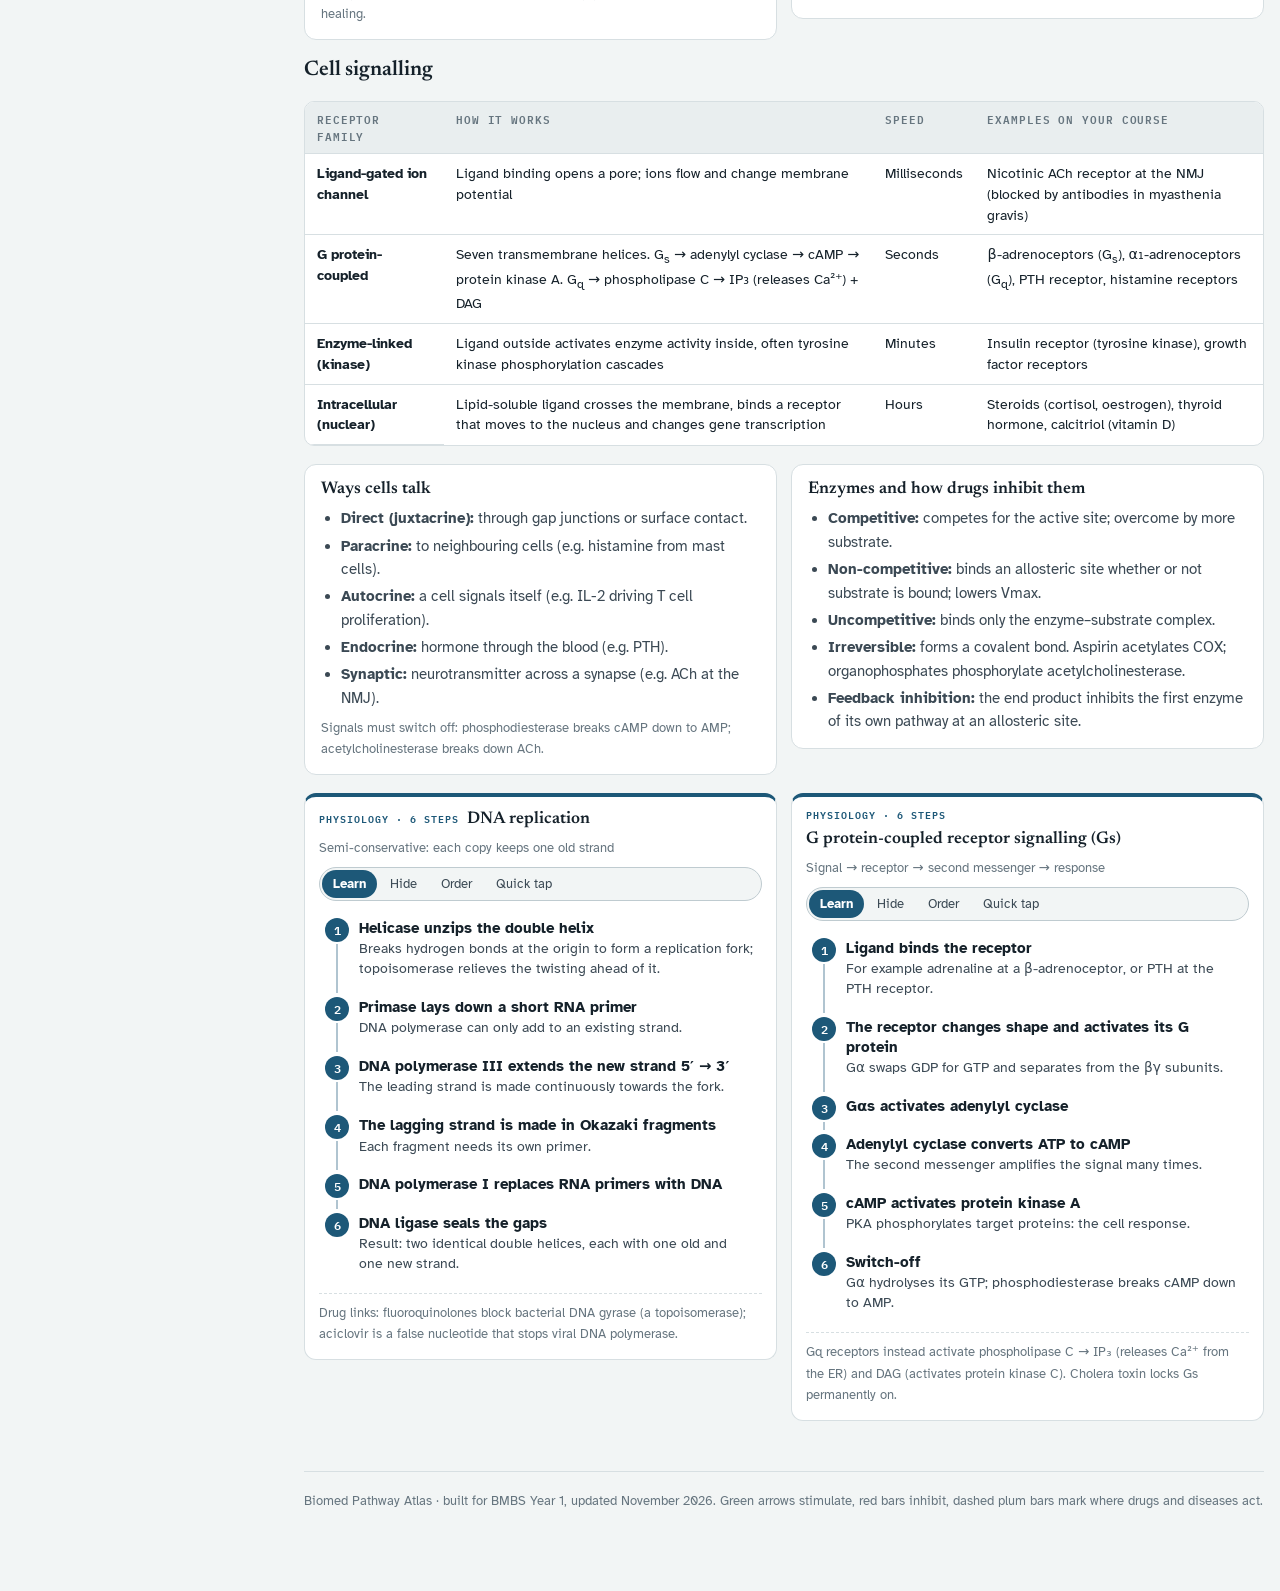
==== commit abe8ed5f: "Add cells, genes and drugs foundations chapter Receptors and second messengers, ATP production, gene" ====
--- a/index.html
+++ b/index.html
@@ -7,7 +7,7 @@
 <title>Biomed Pathway Atlas</title>
 <link rel="preconnect" href="https://fonts.googleapis.com">
 <link rel="preconnect" href="https://fonts.gstatic.com" crossorigin>
-<link rel="stylesheet" href="css/revise.css?v=16">
+<link rel="stylesheet" href="css/revise.css?v=17">
 <link rel="stylesheet" href="https://fonts.googleapis.com/css2?family=Newsreader:ital,opsz,wght@0,6..72,400..700;1,6..72,400..600&family=Atkinson+Hyperlegible:ital,wght@0,400;0,700;1,400&family=IBM+Plex+Mono:wght@400;500;600&display=swap">
 <style>
 /* Layout concept: companion to the Limb Anatomy Atlas. Same atlas plate system (sticky chapter tabs, left index rail,
@@ -3515,19 +3515,19 @@
 <footer class="foot">Biomed Pathway Atlas · built for BMBS Year 1, updated November 2026. Green arrows stimulate, red bars inhibit, dashed plum bars mark where drugs and diseases act.</footer>
   </main>
 </div>
-<script src="js/data.js?v=16"></script>
-<script src="js/data-immune.js?v=16"></script>
-<script src="js/exam-a.js?v=16"></script>
-<script src="js/exam-b.js?v=16"></script>
-<script src="js/ch-found.js?v=16"></script>
-<script src="js/ch-neuro.js?v=16"></script>
-<script src="js/ch-endo.js?v=16"></script>
-<script src="js/ch-resp.js?v=16"></script>
-<script src="js/ch-cardio.js?v=16"></script>
-<script src="js/ch-renal.js?v=16"></script>
-<script src="js/ch-gi.js?v=16"></script>
-<script src="js/spec.js?v=16"></script>
-<script src="js/app.js?v=16"></script>
+<script src="js/data.js?v=17"></script>
+<script src="js/data-immune.js?v=17"></script>
+<script src="js/exam-a.js?v=17"></script>
+<script src="js/exam-b.js?v=17"></script>
+<script src="js/ch-found.js?v=17"></script>
+<script src="js/ch-neuro.js?v=17"></script>
+<script src="js/ch-endo.js?v=17"></script>
+<script src="js/ch-resp.js?v=17"></script>
+<script src="js/ch-cardio.js?v=17"></script>
+<script src="js/ch-renal.js?v=17"></script>
+<script src="js/ch-gi.js?v=17"></script>
+<script src="js/spec.js?v=17"></script>
+<script src="js/app.js?v=17"></script>
 
 </body>
 </html>
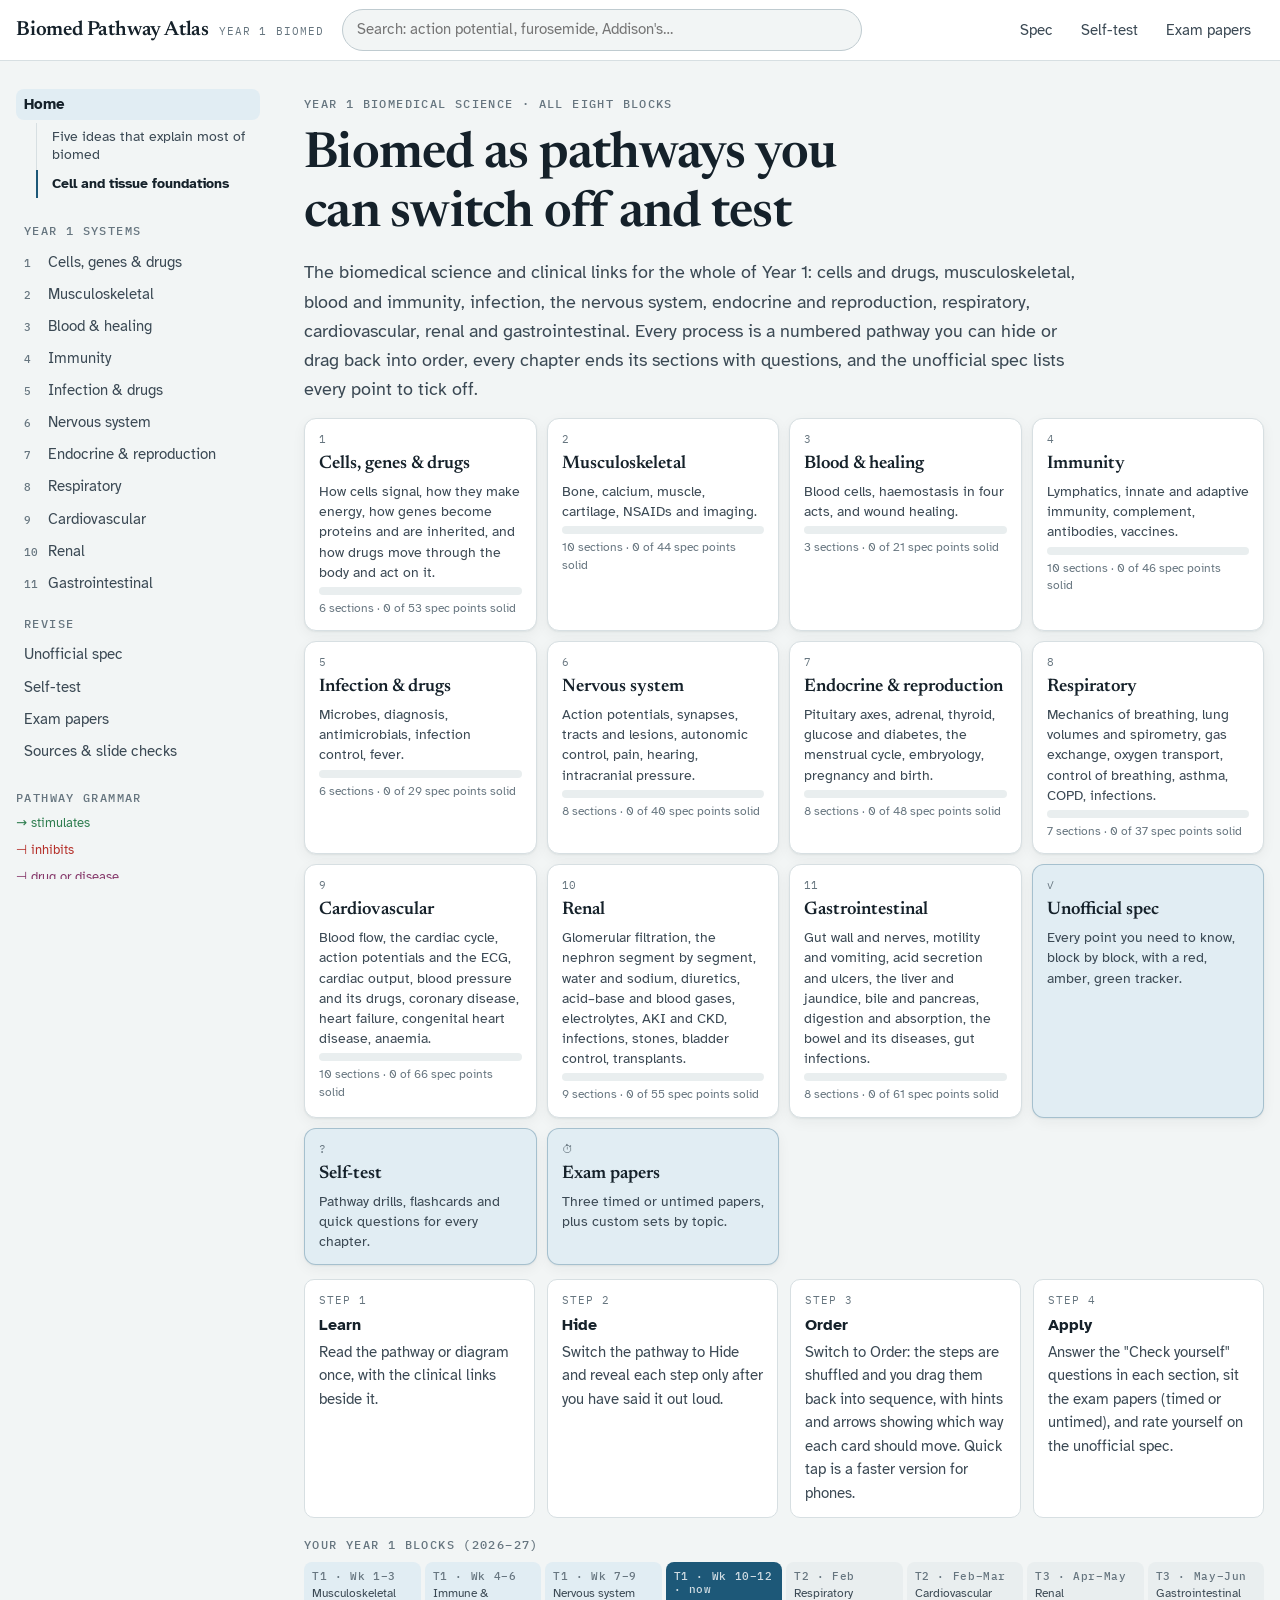
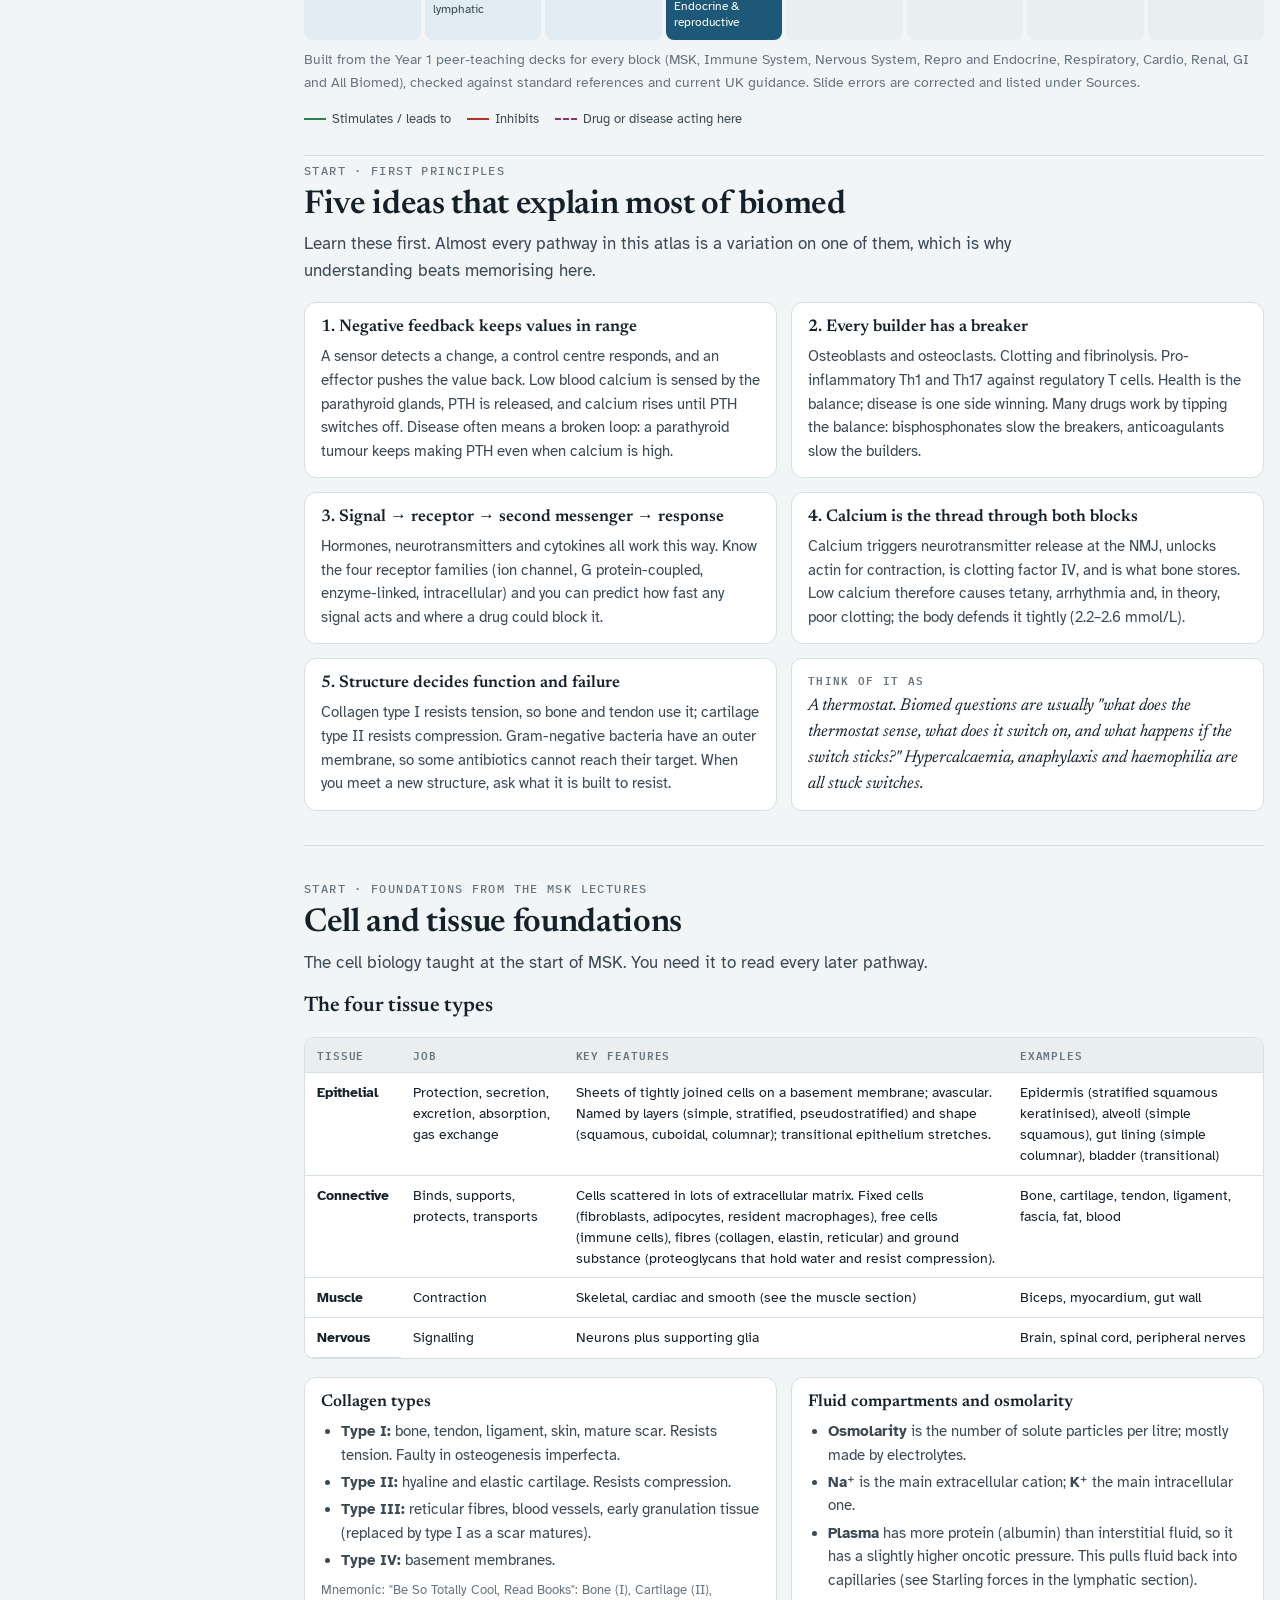
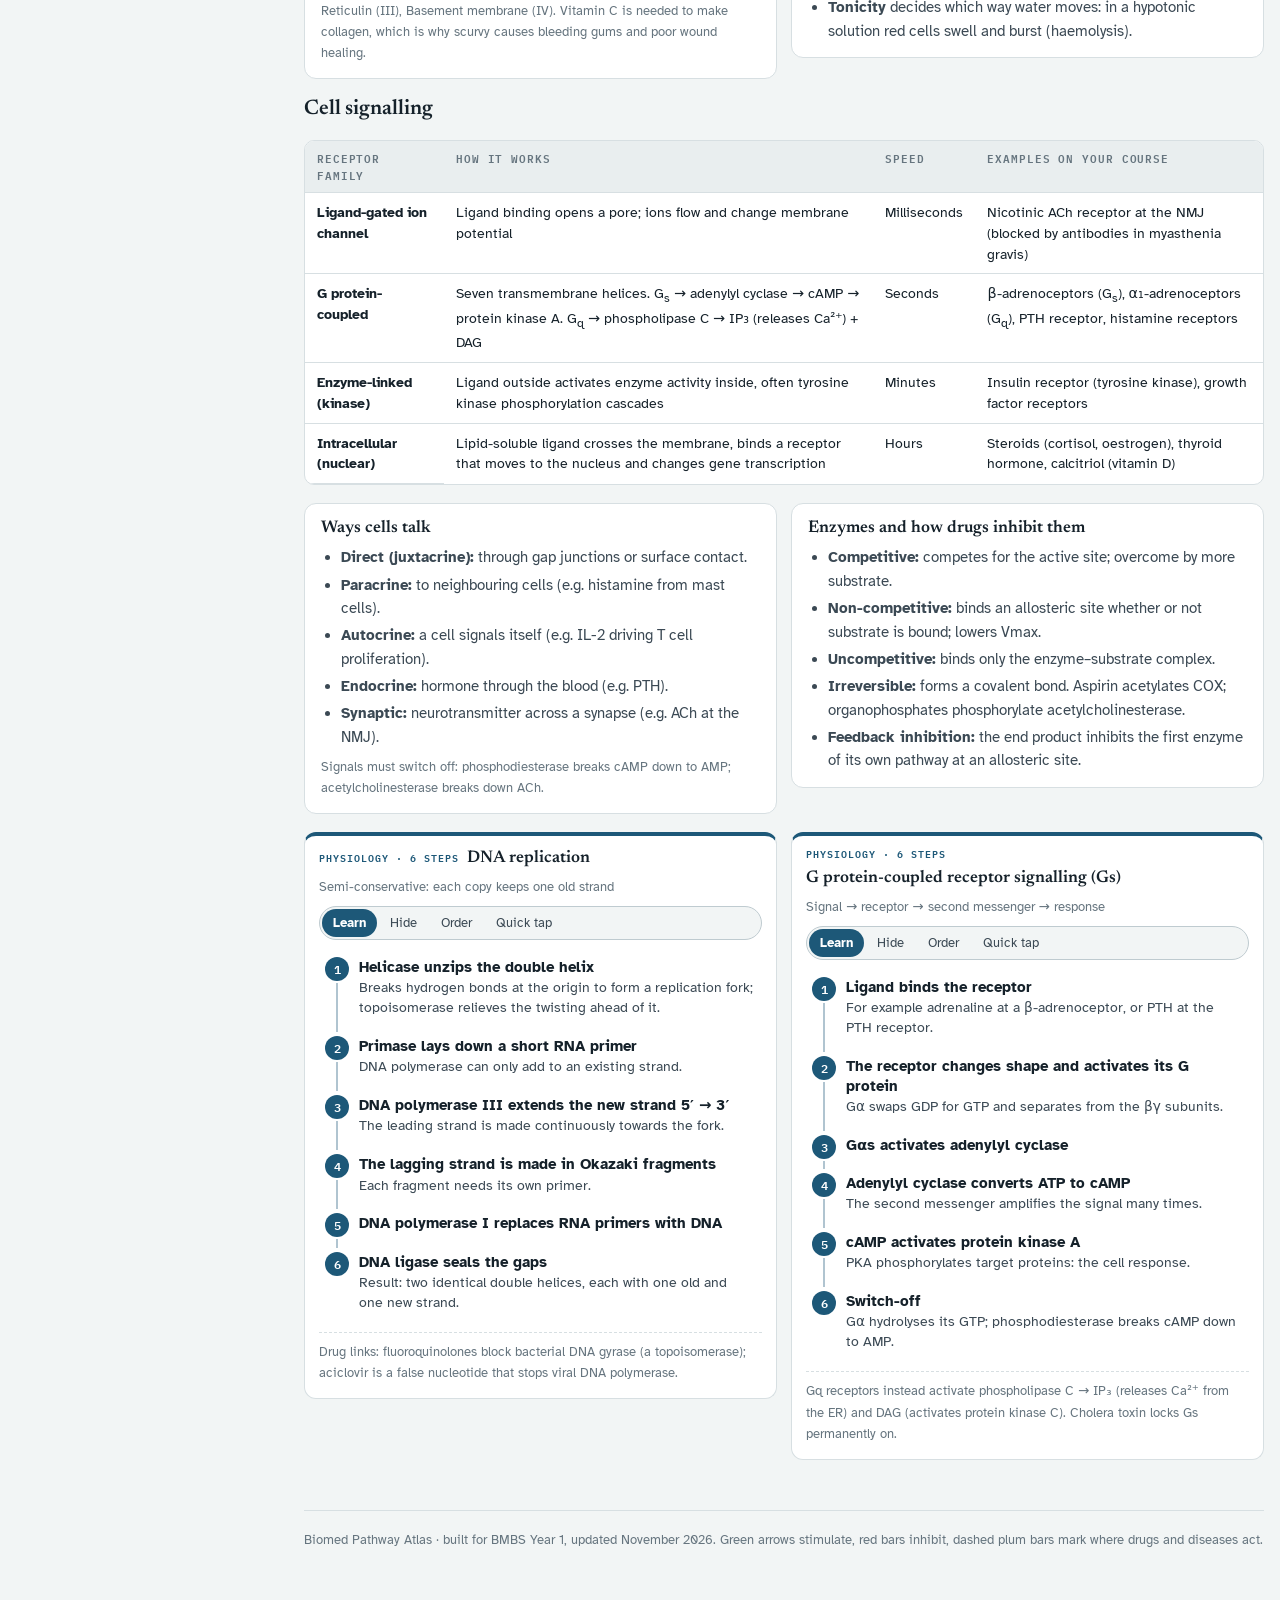
==== commit 8cc4cc80: "Add the unofficial spec, three body-systems exam papers and updated sources 500-point spec across al" ====
--- a/index.html
+++ b/index.html
@@ -7,7 +7,7 @@
 <title>Biomed Pathway Atlas</title>
 <link rel="preconnect" href="https://fonts.googleapis.com">
 <link rel="preconnect" href="https://fonts.gstatic.com" crossorigin>
-<link rel="stylesheet" href="css/revise.css?v=17">
+<link rel="stylesheet" href="css/revise.css?v=21">
 <link rel="stylesheet" href="https://fonts.googleapis.com/css2?family=Newsreader:ital,opsz,wght@0,6..72,400..700;1,6..72,400..600&family=Atkinson+Hyperlegible:ital,wght@0,400;0,700;1,400&family=IBM+Plex+Mono:wght@400;500;600&display=swap">
 <style>
 /* Layout concept: companion to the Limb Anatomy Atlas. Same atlas plate system (sticky chapter tabs, left index rail,
@@ -3416,7 +3416,7 @@
   <div class="opener">
     <span class="eyebrow">Exam papers</span>
     <h1>Practice papers</h1>
-    <p class="lede">Clinical single best answer (AMK and SBA style) and short answer questions. Papers A and B (100 questions each) cover blood, haemostasis, wound healing, immunity and infection; Paper C covers the body systems; custom sets mix any topics. Choose timed or untimed, and whether to see the answer after each question or all at the end. Every question has an explanation of why the answer is right and why the tempting alternatives are wrong.</p>
+    <p class="lede">Clinical single best answer (AMK and SBA style) and short answer questions. Papers A and B (100 questions each) cover blood, haemostasis, wound healing, immunity and infection; Papers C, D and E (about 85 questions each) mix cell science and all six body systems; custom sets mix any topics. Choose timed or untimed, and whether to see the answer after each question or all at the end. Every question has an explanation of why the answer is right and why the tempting alternatives are wrong.</p>
   </div>
   <section class="sec" id="exam-papers">
     <header>
@@ -3468,7 +3468,7 @@
     <header>
       <span class="eyebrow">Sources · References</span>
       <h2>References</h2>
-      <p>Free, UK-relevant resources first. For depth, use the Year 1 recommended texts: <i>Janeway's Immunobiology</i> or Abbas' <i>Basic Immunology</i>, <i>Medical Microbiology</i> (Mims or Sherris), and Rang &amp; Dale's <i>Pharmacology</i>.</p>
+      <p>Free, UK-relevant resources first. For depth, use the Year 1 recommended texts: a physiology textbook (Guyton &amp; Hall, or Boron &amp; Boulpaep), <i>Janeway's Immunobiology</i> or Abbas' <i>Basic Immunology</i>, <i>Medical Microbiology</i> (Mims or Sherris), Rang &amp; Dale's <i>Pharmacology</i>, and <i>Kumar &amp; Clark's Clinical Medicine</i> for the clinical links.</p>
     </header>
     <div class="twocol">
       <div class="card">
@@ -3477,7 +3477,8 @@
           <li>University of Exeter, <i>BMBS Year 1 Handbook 2026–27</i>: MSK and Immune &amp; Lymphatic block learning outcomes.</li>
           <li>University of Exeter, <i>BMBS Assessment Handbook 2026–27</i>: exam formats (SBA and VSAQ).</li>
           <li>Lectures: <i>The Immune System – Innate Immunity</i> (Year 1, 2024–25); <i>Adaptive Immunity</i> (Dr Alexander Clarke).</li>
-          <li>Peer-teaching decks: <i>MSK</i>, <i>Immune System</i>, <i>All Biomed</i> (MedSoc).</li>
+          <li>Peer-teaching decks (MedSoc): <i>MSK</i>, <i>Immune System</i>, <i>Nervous System Biomed</i>, <i>Repro and Endocrine System Biomed</i>, <i>Resp Biomed</i>, <i>Cardio Biomed</i>, <i>Renal System</i>, <i>GI</i> and <i>All Biomed</i>. Every chapter follows its deck; where a slide is wrong or out of date it is flagged as a "Slide check" and collected above.</li>
+          <li>Not covered here: the anatomy decks (upper and lower limb, and the anatomy of each system) and the psychology lectures. Anatomy appears only where the physiology needs it.</li>
         </ul>
       </div>
       <div class="card">
@@ -3494,6 +3495,24 @@
           <li><a href="https://cks.nice.org.uk/topics/nsaids-prescribing-issues/" target="_blank" rel="noopener">NICE CKS: NSAIDs, prescribing issues</a></li>
           <li><a href="https://cks.nice.org.uk/topics/hypercalcaemia/" target="_blank" rel="noopener">NICE CKS: Hypercalcaemia</a></li>
           <li><a href="https://cks.nice.org.uk/topics/anticoagulation-oral/" target="_blank" rel="noopener">NICE CKS: Anticoagulation, oral</a></li>
+          <li><a href="https://www.nice.org.uk/guidance/ng136" target="_blank" rel="noopener">NICE NG136: Hypertension in adults</a></li>
+          <li><a href="https://www.nice.org.uk/guidance/ng185" target="_blank" rel="noopener">NICE NG185: Acute coronary syndromes</a></li>
+          <li><a href="https://www.nice.org.uk/guidance/ng106" target="_blank" rel="noopener">NICE NG106: Chronic heart failure in adults</a></li>
+          <li><a href="https://www.nice.org.uk/guidance/ng196" target="_blank" rel="noopener">NICE NG196: Atrial fibrillation</a></li>
+          <li><a href="https://www.nice.org.uk/guidance/ng245" target="_blank" rel="noopener">BTS, NICE and SIGN NG245: Asthma</a></li>
+          <li><a href="https://www.nice.org.uk/guidance/ng115" target="_blank" rel="noopener">NICE NG115: Chronic obstructive pulmonary disease</a></li>
+          <li><a href="https://www.nice.org.uk/guidance/ng148" target="_blank" rel="noopener">NICE NG148: Acute kidney injury</a></li>
+          <li><a href="https://www.nice.org.uk/guidance/ng203" target="_blank" rel="noopener">NICE NG203: Chronic kidney disease</a></li>
+          <li><a href="https://www.nice.org.uk/guidance/ng109" target="_blank" rel="noopener">NICE NG109: Lower urinary tract infection, antimicrobial prescribing</a></li>
+          <li><a href="https://www.nice.org.uk/guidance/ng118" target="_blank" rel="noopener">NICE NG118: Renal and ureteric stones</a></li>
+          <li><a href="https://www.nice.org.uk/guidance/cg174" target="_blank" rel="noopener">NICE CG174: Intravenous fluid therapy in adults in hospital</a></li>
+          <li><a href="https://www.nice.org.uk/guidance/ng28" target="_blank" rel="noopener">NICE NG28: Type 2 diabetes in adults</a></li>
+          <li><a href="https://www.nice.org.uk/guidance/cg184" target="_blank" rel="noopener">NICE CG184: Gastro-oesophageal reflux disease and dyspepsia</a></li>
+          <li><a href="https://www.nice.org.uk/guidance/ng20" target="_blank" rel="noopener">NICE NG20: Coeliac disease</a></li>
+          <li><a href="https://www.nice.org.uk/guidance/ng199" target="_blank" rel="noopener">NICE NG199: <i>Clostridioides difficile</i> infection, antimicrobial prescribing</a></li>
+          <li><a href="https://www.nice.org.uk/guidance/ng12" target="_blank" rel="noopener">NICE NG12: Suspected cancer, recognition and referral</a></li>
+          <li><a href="https://www.resus.org.uk/" target="_blank" rel="noopener">Resuscitation Council UK: adult advanced life support guidelines</a></li>
+          <li><a href="https://www.ukkidney.org/" target="_blank" rel="noopener">UK Kidney Association: treatment of acute hyperkalaemia in adults</a></li>
         </ul>
       </div>
       <div class="card">
@@ -3505,29 +3524,31 @@
           <li><a href="https://teachmeanatomy.info/" target="_blank" rel="noopener">TeachMeAnatomy</a>: lymphatic anatomy, bone structure.</li>
           <li><a href="https://bnf.nice.org.uk/" target="_blank" rel="noopener">BNF (NICE)</a>: drug classes, doses and side effects.</li>
           <li><a href="https://radiopaedia.org/" target="_blank" rel="noopener">Radiopaedia</a>: fracture patterns and MSK imaging.</li>
-        </ul>
-      </div>
-    </div>
-    <p class="small muted">Diagrams are original schematics drawn for learning and simplify shapes and proportions. Drug doses and clinical steps are given for understanding, not for prescribing: always check the BNF and local guidance. This page is a study aid and does not replace your course teaching.</p>
+          <li><a href="https://litfl.com/ecg-library/" target="_blank" rel="noopener">Life in the Fast Lane ECG library</a>: real examples of every rhythm drawn in the cardiovascular chapter.</li>
+          <li><a href="https://cvphysiology.com/" target="_blank" rel="noopener">CV Physiology (Klabunde)</a>: preload, afterload, pressure–volume loops and haemodynamics.</li>
+        </ul>
+      </div>
+    </div>
+    <p class="small muted">Diagrams are original schematics drawn for learning and simplify shapes and proportions; the ECG strips and graphs are stylised, not recordings. Drug doses and clinical steps are given for understanding, not for prescribing: always check the BNF and local guidance. This page is a study aid and does not replace your course teaching.</p>
   </section>
 </section>
 
 <footer class="foot">Biomed Pathway Atlas · built for BMBS Year 1, updated November 2026. Green arrows stimulate, red bars inhibit, dashed plum bars mark where drugs and diseases act.</footer>
   </main>
 </div>
-<script src="js/data.js?v=17"></script>
-<script src="js/data-immune.js?v=17"></script>
-<script src="js/exam-a.js?v=17"></script>
-<script src="js/exam-b.js?v=17"></script>
-<script src="js/ch-found.js?v=17"></script>
-<script src="js/ch-neuro.js?v=17"></script>
-<script src="js/ch-endo.js?v=17"></script>
-<script src="js/ch-resp.js?v=17"></script>
-<script src="js/ch-cardio.js?v=17"></script>
-<script src="js/ch-renal.js?v=17"></script>
-<script src="js/ch-gi.js?v=17"></script>
-<script src="js/spec.js?v=17"></script>
-<script src="js/app.js?v=17"></script>
+<script src="js/data.js?v=21"></script>
+<script src="js/data-immune.js?v=21"></script>
+<script src="js/exam-a.js?v=21"></script>
+<script src="js/exam-b.js?v=21"></script>
+<script src="js/ch-found.js?v=21"></script>
+<script src="js/ch-neuro.js?v=21"></script>
+<script src="js/ch-endo.js?v=21"></script>
+<script src="js/ch-resp.js?v=21"></script>
+<script src="js/ch-cardio.js?v=21"></script>
+<script src="js/ch-renal.js?v=21"></script>
+<script src="js/ch-gi.js?v=21"></script>
+<script src="js/spec.js?v=21"></script>
+<script src="js/app.js?v=21"></script>
 
 </body>
 </html>
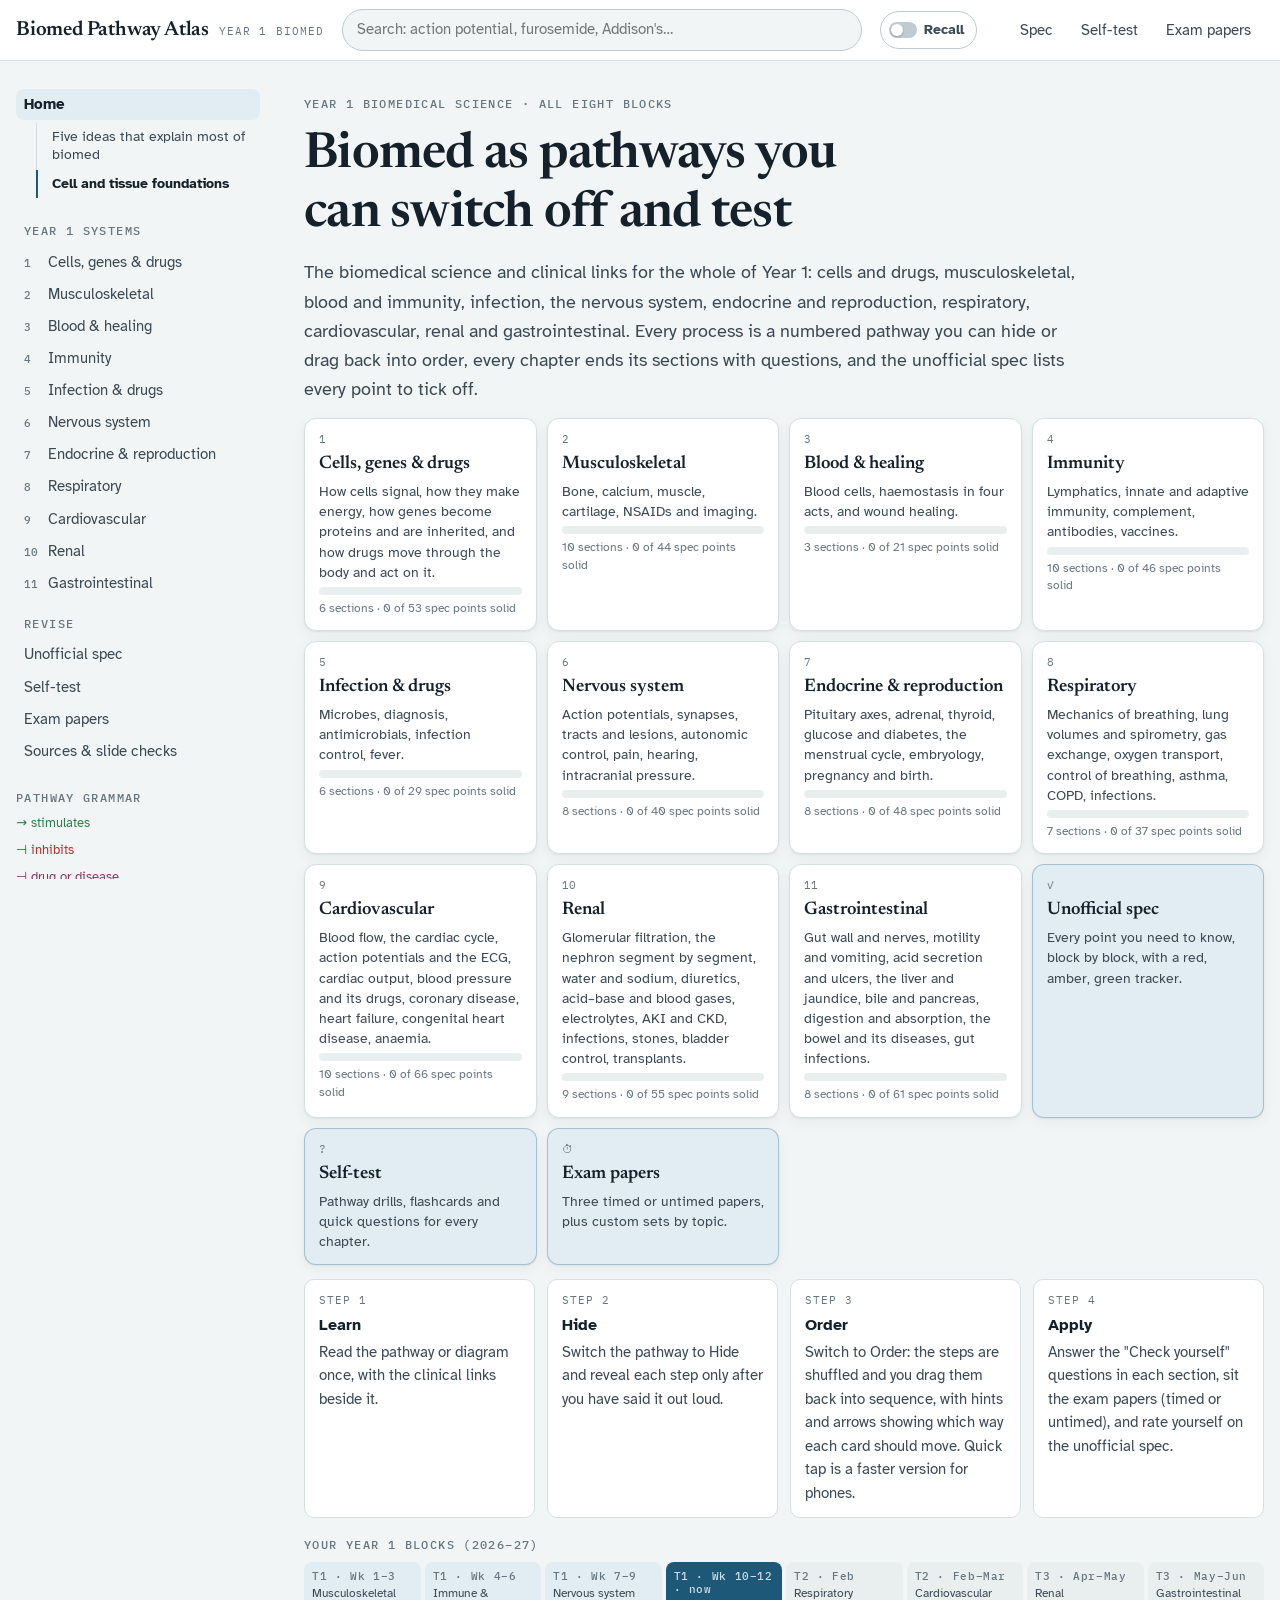
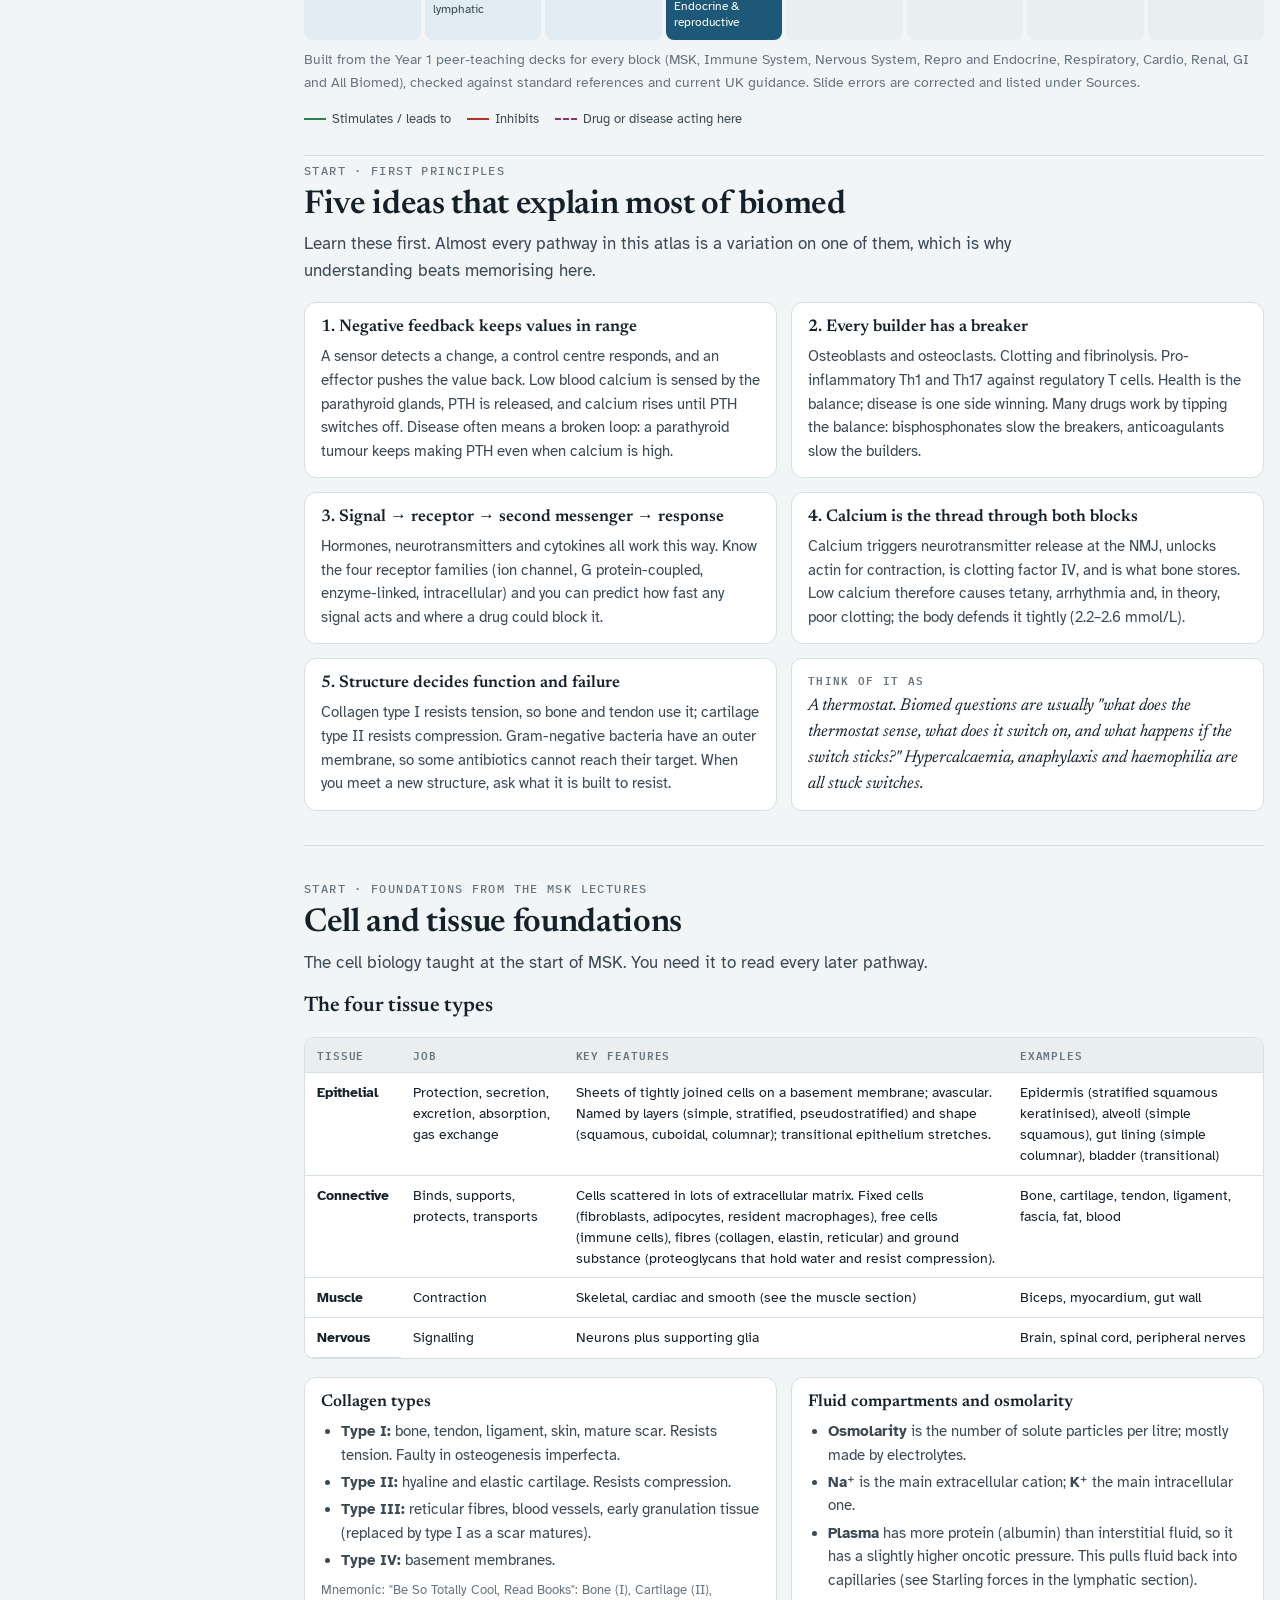
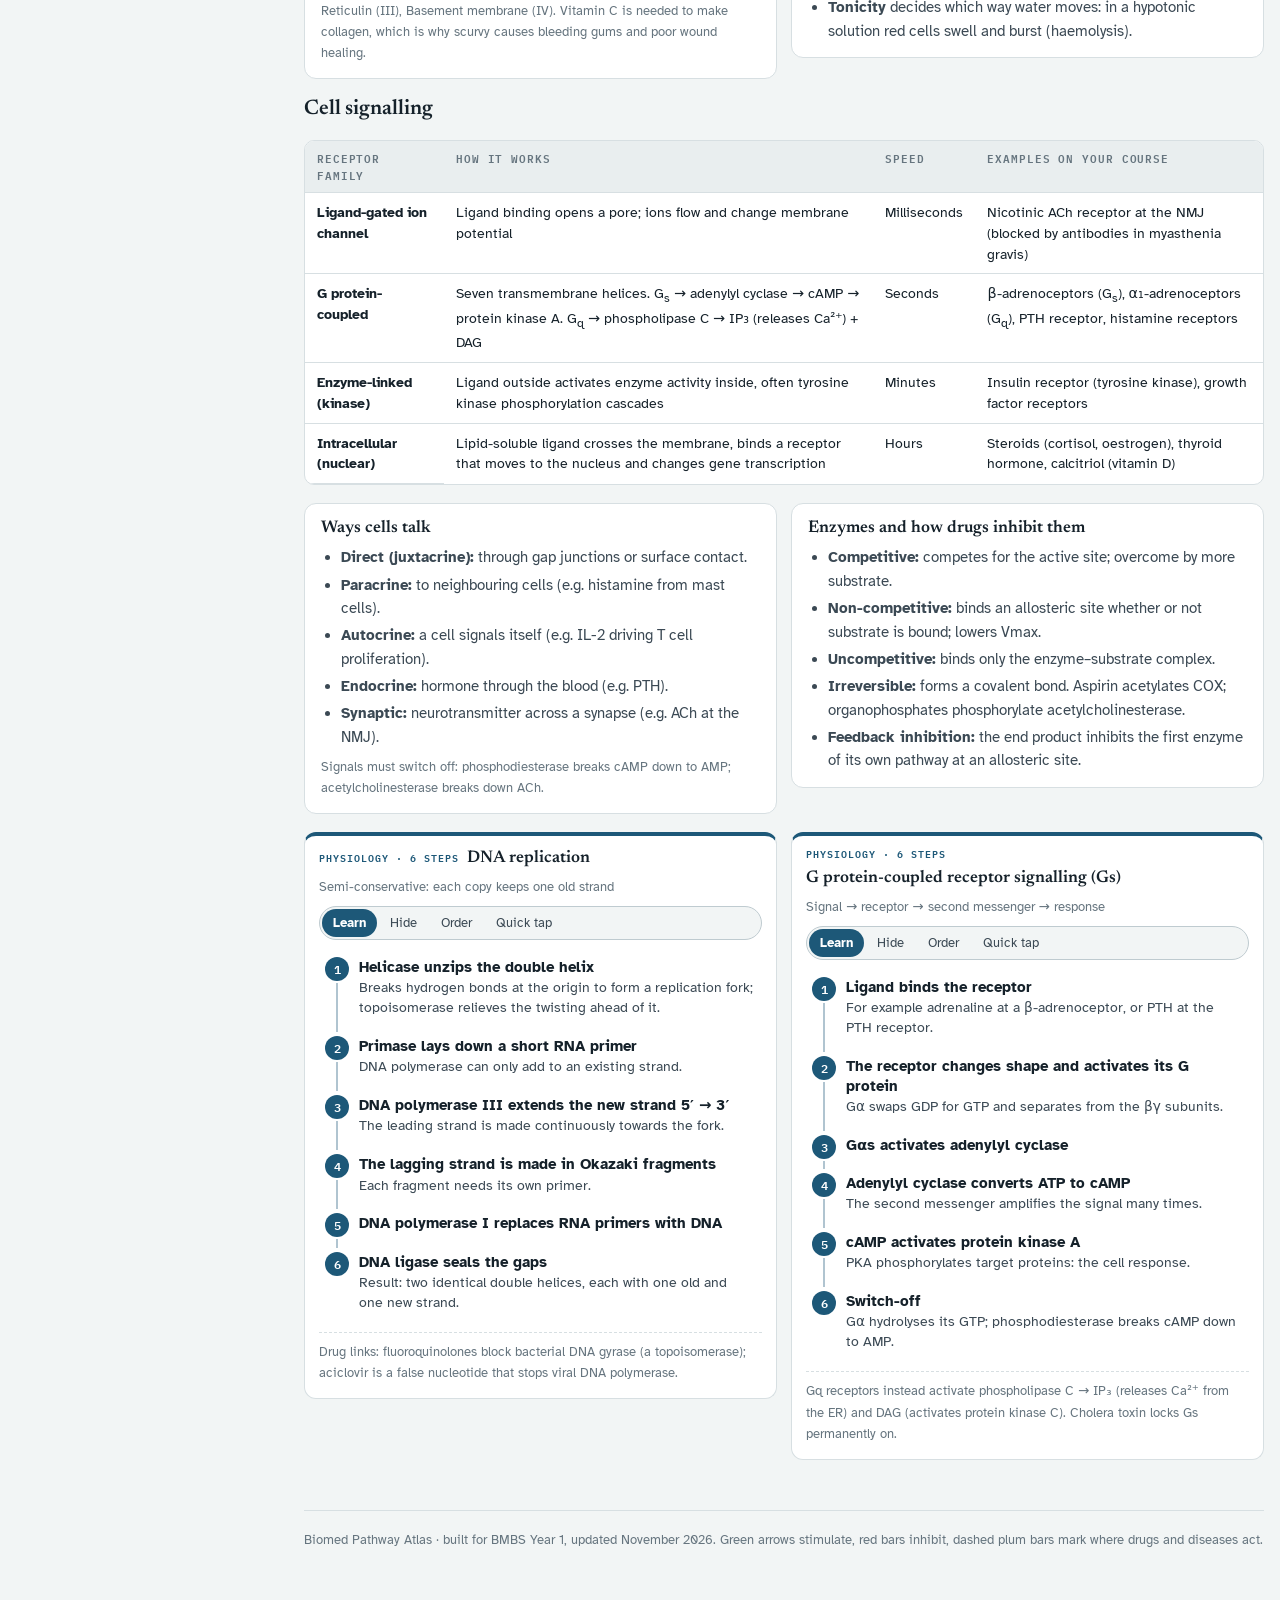
==== commit a8e3a200: "Add recall mode A Recall switch in the top bar blurs the answers in every chapter's tables, topic ca" ====
--- a/index.html
+++ b/index.html
@@ -7,7 +7,7 @@
 <title>Biomed Pathway Atlas</title>
 <link rel="preconnect" href="https://fonts.googleapis.com">
 <link rel="preconnect" href="https://fonts.gstatic.com" crossorigin>
-<link rel="stylesheet" href="css/revise.css?v=21">
+<link rel="stylesheet" href="css/revise.css?v=25">
 <link rel="stylesheet" href="https://fonts.googleapis.com/css2?family=Newsreader:ital,opsz,wght@0,6..72,400..700;1,6..72,400..600&family=Atkinson+Hyperlegible:ital,wght@0,400;0,700;1,400&family=IBM+Plex+Mono:wght@400;500;600&display=swap">
 <style>
 /* Layout concept: companion to the Limb Anatomy Atlas. Same atlas plate system (sticky chapter tabs, left index rail,
@@ -488,6 +488,7 @@
     <button class="menu-btn" id="menu-btn" type="button" aria-label="Open chapter menu" aria-expanded="false"><span aria-hidden="true">☰</span><span class="lbl">Chapters</span></button>
     <a class="brand" href="#start"><b>Biomed Pathway Atlas</b><span>Year 1 biomed</span></a>
     <div class="top-search" role="search"><input type="search" id="site-search" placeholder="Search: action potential, furosemide, Addison's…" aria-label="Search the atlas" autocomplete="off"><div class="search-results" id="search-results" hidden></div></div>
+    <button class="recall-btn" id="recall-btn" type="button" aria-pressed="false" title="Recall mode: hide the answers so you can test yourself"><span class="sw" aria-hidden="true"></span><span class="lbl">Recall</span></button>
     <nav class="tabs" role="tablist" aria-label="Revise">
       <button class="tab" role="tab" data-tab="spec" aria-selected="false">Spec</button>
       <button class="tab" role="tab" data-tab="test" aria-selected="false">Self-test</button>
@@ -3536,19 +3537,20 @@
 <footer class="foot">Biomed Pathway Atlas · built for BMBS Year 1, updated November 2026. Green arrows stimulate, red bars inhibit, dashed plum bars mark where drugs and diseases act.</footer>
   </main>
 </div>
-<script src="js/data.js?v=21"></script>
-<script src="js/data-immune.js?v=21"></script>
-<script src="js/exam-a.js?v=21"></script>
-<script src="js/exam-b.js?v=21"></script>
-<script src="js/ch-found.js?v=21"></script>
-<script src="js/ch-neuro.js?v=21"></script>
-<script src="js/ch-endo.js?v=21"></script>
-<script src="js/ch-resp.js?v=21"></script>
-<script src="js/ch-cardio.js?v=21"></script>
-<script src="js/ch-renal.js?v=21"></script>
-<script src="js/ch-gi.js?v=21"></script>
-<script src="js/spec.js?v=21"></script>
-<script src="js/app.js?v=21"></script>
+<script src="js/data.js?v=25"></script>
+<script src="js/data-immune.js?v=25"></script>
+<script src="js/exam-a.js?v=25"></script>
+<script src="js/exam-b.js?v=25"></script>
+<script src="js/ch-found.js?v=25"></script>
+<script src="js/ch-neuro.js?v=25"></script>
+<script src="js/ch-endo.js?v=25"></script>
+<script src="js/ch-resp.js?v=25"></script>
+<script src="js/ch-cardio.js?v=25"></script>
+<script src="js/ch-renal.js?v=25"></script>
+<script src="js/ch-gi.js?v=25"></script>
+<script src="js/spec.js?v=25"></script>
+<script src="js/app.js?v=25"></script>
+<script src="js/recall.js?v=25"></script>
 
 </body>
 </html>
--- a/css/revise.css
+++ b/css/revise.css
@@ -318,3 +318,66 @@
 .twocol.wide2{grid-template-columns:repeat(auto-fit,minmax(min(100%,400px),1fr))}
 
 .dg.explore svg [data-k].on .hit{fill:color-mix(in srgb,var(--accent) 16%,transparent)}
+
+/* ---------- recall mode ---------- */
+.recall-btn{appearance:none;display:inline-flex;align-items:center;gap:7px;flex:0 0 auto;font:inherit;font-size:.9rem;font-weight:600;color:var(--ink-2);background:var(--paper);border:1px solid var(--line-2);border-radius:999px;padding:6px 12px 6px 8px;cursor:pointer;white-space:nowrap}
+.recall-btn:hover{color:var(--ink);border-color:var(--ink-2)}
+.recall-btn .sw{width:28px;height:16px;border-radius:999px;background:var(--line-2);position:relative;transition:background .15s;flex:0 0 auto}
+.recall-btn .sw::after{content:"";position:absolute;top:2px;left:2px;width:12px;height:12px;border-radius:50%;background:var(--paper);box-shadow:0 1px 2px rgba(0,0,0,.25);transition:transform .15s}
+.recall-btn[aria-pressed="true"]{color:var(--ink);border-color:var(--accent);background:var(--accent-tint)}
+.recall-btn[aria-pressed="true"] .sw{background:var(--accent)}
+.recall-btn[aria-pressed="true"] .sw::after{transform:translateX(12px)}
+/* make room for the Recall switch: the full title only on wide screens; Home is in the chapter drawer below 960px */
+@media (max-width:1100px){.brand span{display:none}}
+@media (max-width:960px){body .brand{display:none}}
+@media (max-width:340px){.recall-btn .lbl{display:none}.recall-btn{padding:6px 8px}}
+
+.rc-a{display:block}
+.rc-bar,.rc-cb,.rc-dock,.rc-try,.rc-mine{display:none}
+body.recall .rc-u{cursor:pointer}
+body.recall .rc-u:not(.rc-on) .rc-a{filter:blur(6px);opacity:.7;user-select:none;-webkit-user-select:none;pointer-events:none}
+body.recall .rc-u:not(.rc-on):hover .rc-a{opacity:.9}
+body.recall li.rc-u.rc-on,body.recall dd.rc-u.rc-on{background:color-mix(in srgb,var(--accent) 7%,transparent);border-radius:6px}
+body.recall td.rc-u.rc-on{background:color-mix(in srgb,var(--accent) 6%,transparent)}
+body.recall .rc-ready th,body.recall .rc-card > h4,body.recall .rc-card dt{cursor:pointer}
+body.recall .rc-ready thead th:hover,body.recall .rc-ready tbody th:hover{background:color-mix(in srgb,var(--accent) 12%,var(--sunk))}
+
+/* the bar above each table */
+body.recall .rc-bar{display:flex;flex-wrap:wrap;align-items:center;gap:6px;margin:0 0 6px}
+.rc-tag{font-family:var(--font-mono);font-size:.66rem;letter-spacing:.1em;text-transform:uppercase;color:var(--muted);margin-right:2px}
+.rc-b{appearance:none;font:inherit;font-size:.82rem;font-weight:600;color:var(--ink);background:var(--paper);border:1px solid var(--line-2);border-radius:999px;padding:4px 11px;cursor:pointer;white-space:nowrap}
+.rc-b:hover{border-color:var(--accent)}
+.rc-b[aria-pressed="true"]{background:var(--accent);border-color:var(--accent);color:var(--paper)}
+.rc-b.ghost{color:var(--muted);border-style:dashed}
+.rc-b.strong{background:var(--ink);border-color:var(--ink);color:var(--paper)}
+.rc-stat{font-size:.8rem;color:var(--muted)}
+
+/* typing into a table */
+body.recall .rc-fill .rc-td{position:relative;min-width:110px}
+body.recall .rc-fill .rc-td:not(.rc-on) .rc-a{visibility:hidden;filter:none}
+body.recall .rc-fill .rc-td:not(.rc-on) .rc-try{display:block}
+.rc-try{position:absolute;top:4px;left:4px;width:calc(100% - 8px);height:calc(100% - 8px);min-height:30px;box-sizing:border-box;resize:none;margin:0;font:inherit;font-size:.86rem;line-height:1.35;padding:5px 7px;border:1px dashed var(--line-2);border-radius:7px;background:var(--bg);color:var(--ink);overflow:auto}
+.rc-try:focus{outline:2px solid var(--accent);outline-offset:-1px;border-color:transparent;background:var(--paper)}
+body.recall .rc-on > .rc-mine{display:block;margin-top:7px;padding:5px 8px;border-left:3px solid var(--accent);border-radius:4px 7px 7px 4px;background:var(--accent-tint);color:var(--ink);font-size:.84rem;white-space:pre-wrap}
+.rc-mine i{display:block;font-style:normal;font-family:var(--font-mono);font-size:.62rem;letter-spacing:.1em;text-transform:uppercase;color:var(--muted)}
+
+/* card title button */
+body.recall .rc-cb{display:inline-block;vertical-align:middle;margin-left:8px;appearance:none;font:inherit;font-family:var(--font-body);font-size:.7rem;font-weight:700;letter-spacing:.02em;color:var(--accent-ink);background:var(--accent-tint);border:1px solid transparent;border-radius:999px;padding:2px 9px;cursor:pointer}
+body.recall .rc-cb[aria-pressed="true"]{background:transparent;border-color:var(--line-2);color:var(--muted)}
+
+/* the floating control */
+body.recall.rc-here .rc-dock{display:flex}
+.rc-dock{position:fixed;left:50%;transform:translateX(-50%);bottom:calc(12px + env(safe-area-inset-bottom,0px));z-index:40;align-items:center;gap:10px 14px;flex-wrap:wrap;justify-content:center;width:max-content;max-width:calc(100vw - 24px);box-sizing:border-box;padding:8px 10px 8px 16px;background:var(--paper);border:1px solid var(--line-2);border-radius:14px;box-shadow:0 6px 24px rgba(0,0,0,.14);font-size:.86rem}
+.rc-dt{display:grid;gap:1px;max-width:430px}
+.rc-dt b{font-size:.9rem}
+.rc-hint{font-size:.78rem;color:var(--muted);line-height:1.35}
+.rc-db{display:flex;gap:6px;flex-wrap:wrap}
+body.recall.rc-here main{padding-bottom:110px}
+@media (max-width:640px){.rc-hint{display:none}.rc-dock{padding:7px 8px 7px 12px}}
+
+/* printing in recall mode gives blank worksheets: hidden answers are left empty */
+@media print{
+  .rc-bar,.rc-cb,.rc-dock,.recall-btn,.rc-try{display:none!important}
+  body.recall .rc-u:not(.rc-on) .rc-a{filter:none!important;opacity:1!important;visibility:hidden}
+  body.recall main{padding-bottom:0!important}
+}
